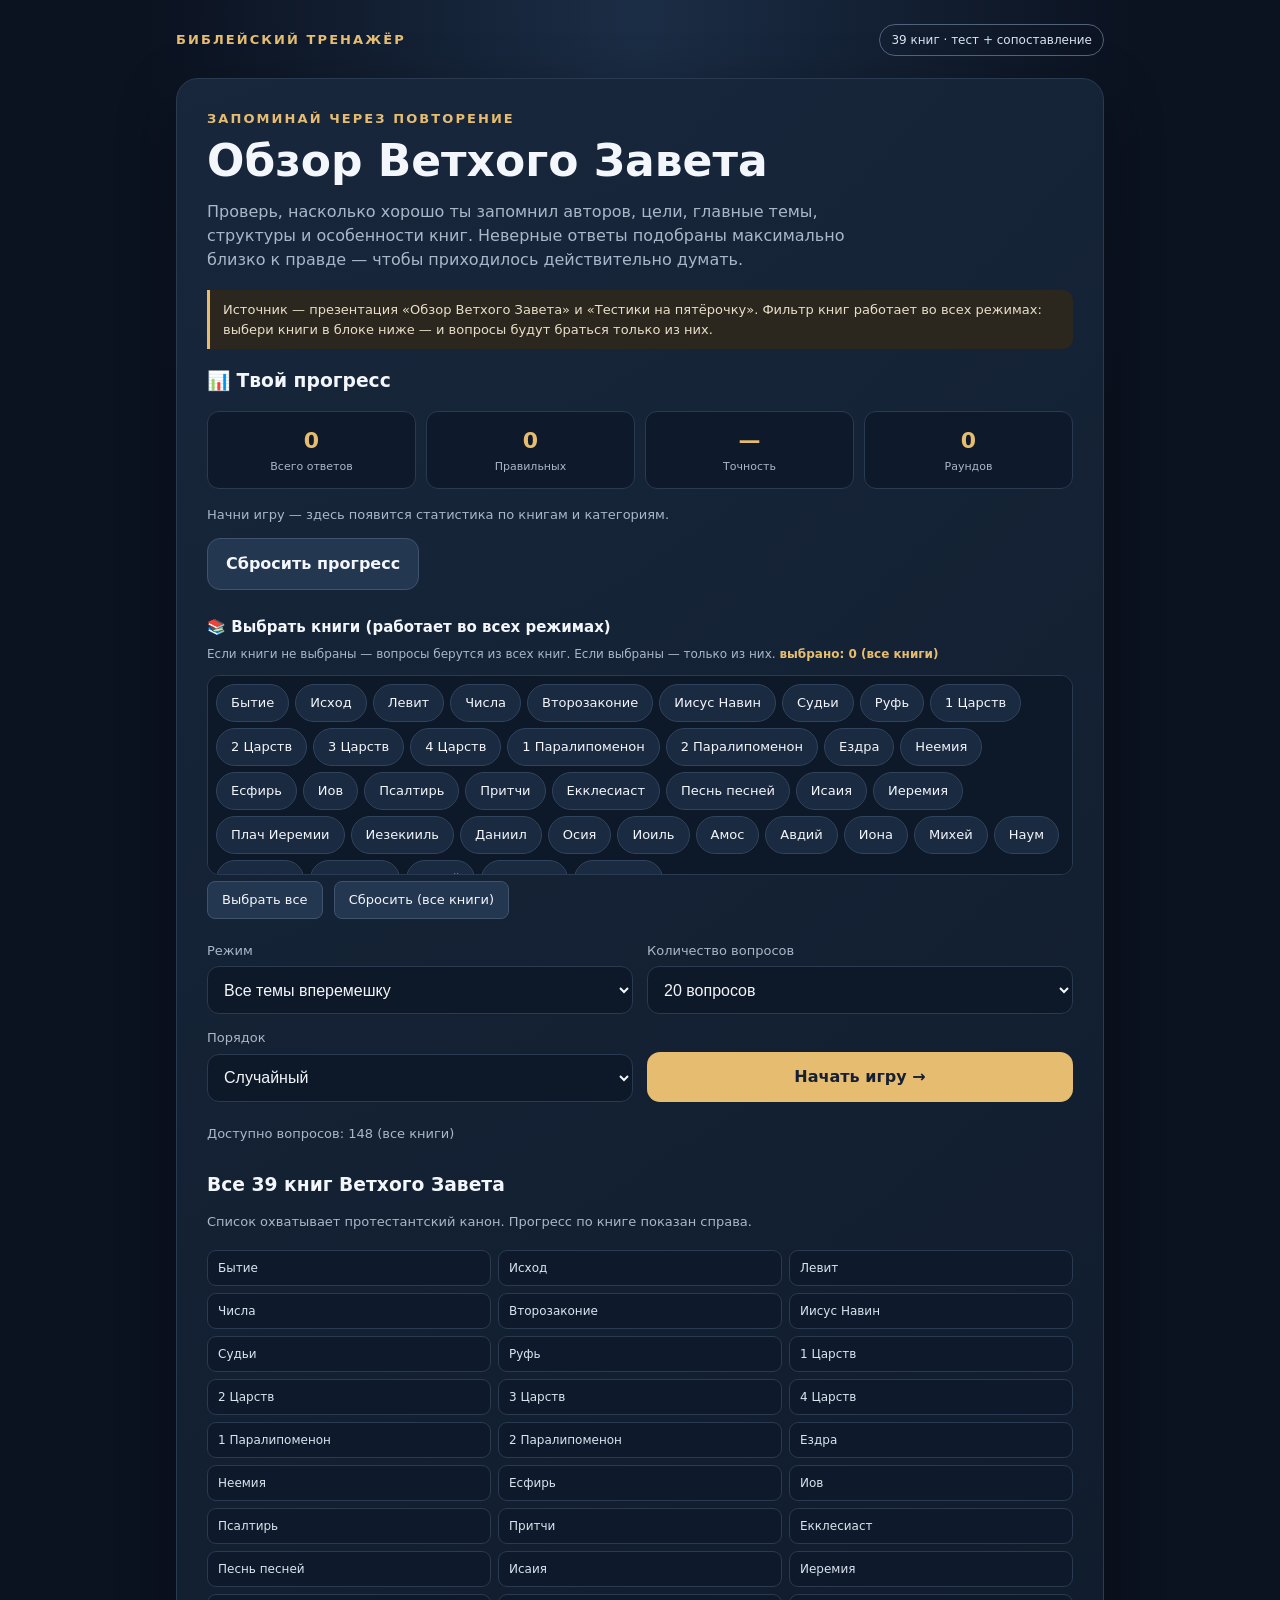
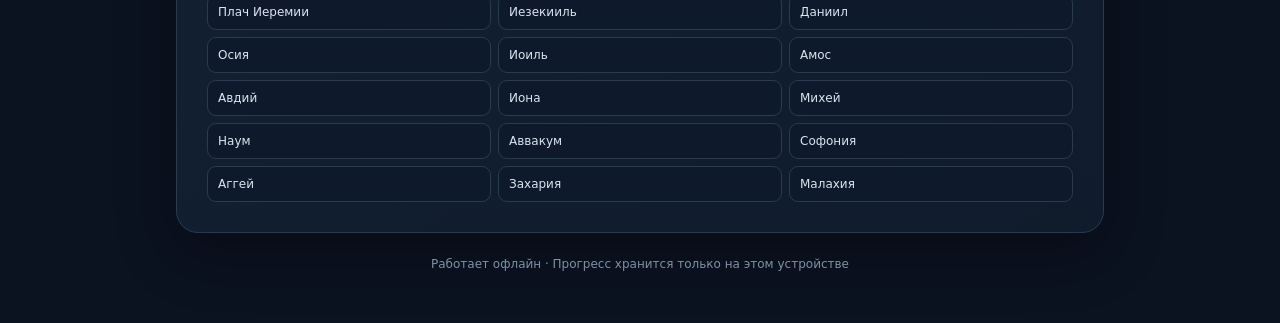
==== index.html @ c5e8a792 "добавил выбор книг" ====
<!doctype html><html lang="ru"><head><meta charset="utf-8"><meta name="viewport" content="width=device-width,initial-scale=1,viewport-fit=cover"><meta name="theme-color" content="#101b2b"><title>Ветхий Завет — тренажёр памяти</title>
<style>
:root{--bg:#0b1220;--panel:#121e30;--text:#f3f6fb;--muted:#aab7c9;--gold:#e6bd70;--green:#49c58b;--red:#ff7777;--blue:#6fb3ff;--line:#2a3a51}
*{box-sizing:border-box;-webkit-tap-highlight-color:transparent}
html{-webkit-text-size-adjust:100%}
body{margin:0;background:radial-gradient(ellipse at top,#1b2d45 0,#0b1220 55%);color:var(--text);font:16px/1.5 system-ui,-apple-system,Segoe UI,Roboto,Arial,sans-serif;min-height:100vh;overscroll-behavior-y:contain}
.wrap{max-width:960px;margin:auto;padding:24px 16px 50px}
header{display:flex;align-items:center;justify-content:space-between;gap:12px;margin-bottom:22px;flex-wrap:wrap}
.brand{font-size:13px;letter-spacing:.16em;text-transform:uppercase;color:var(--gold);font-weight:800}
h1{font-size:clamp(28px,5vw,44px);line-height:1.08;margin:8px 0}
.sub{color:var(--muted);max-width:700px}
.pill{border:1px solid #52627a;border-radius:999px;padding:6px 11px;color:#d9e3f1;font-size:12px;white-space:nowrap}
.card{background:linear-gradient(145deg,rgba(24,39,60,.97),rgba(16,28,44,.97));border:1px solid var(--line);border-radius:22px;padding:clamp(18px,4vw,30px);box-shadow:0 18px 60px #0005}
.setup-grid{display:grid;grid-template-columns:repeat(2,minmax(0,1fr));gap:14px;margin:22px 0}
label{display:block;color:var(--muted);font-size:13px;margin-bottom:6px}
select{width:100%;background:#0d1828;color:var(--text);border:1px solid var(--line);padding:12px;border-radius:12px;font-size:16px;min-height:48px}
button{font:inherit;cursor:pointer;touch-action:manipulation;user-select:none;-webkit-user-select:none}
.primary,.secondary{border:0;border-radius:13px;padding:13px 18px;font-weight:750;min-height:48px}
.primary{background:var(--gold);color:#172033}.primary:hover{filter:brightness(1.07)}.primary:active{transform:scale(.98)}
.secondary{background:#243750;color:var(--text);border:1px solid #40536c}.secondary:active{transform:scale(.98)}
.startrow{display:flex;gap:10px;flex-wrap:wrap;align-items:center}
.small{font-size:13px;color:var(--muted)}
.stats{display:flex;justify-content:space-between;gap:12px;color:var(--muted);font-size:13px;margin-bottom:10px}
.track{height:7px;background:#29384d;border-radius:20px;overflow:hidden;margin-bottom:24px}
.fill{height:100%;width:0;background:var(--gold);transition:width .25s}
.meta{display:flex;gap:8px;align-items:center;flex-wrap:wrap;margin-bottom:14px}
.tag{font-size:12px;color:var(--gold);background:#473a24;border:1px solid #76603a;padding:4px 9px;border-radius:999px}
.tag.blue{color:var(--blue);background:#1c2d44;border-color:#3c5a80}
.qnum{color:var(--muted);font-size:13px;margin-bottom:8px}
.question{font-size:clamp(21px,3.7vw,29px);font-weight:750;line-height:1.25;margin:0 0 22px}
.answers{display:grid;gap:11px}
.answer{width:100%;text-align:left;display:flex;gap:12px;align-items:flex-start;background:#0e1a2b;border:1px solid #31445d;color:var(--text);border-radius:14px;padding:14px;transition:.15s;min-height:56px;font-size:15px;font-family:inherit}
.answer:hover:not(:disabled){border-color:var(--gold);transform:translateY(-1px)}
.answer:active:not(:disabled){transform:scale(.99)}
.letter{flex:0 0 27px;height:27px;border-radius:8px;background:#263950;display:grid;place-items:center;font-weight:800;color:#dce5f2}
.answer.correct{border-color:var(--green);background:#12372e}.answer.correct .letter{background:var(--green);color:#09251b}
.answer.wrong{border-color:var(--red);background:#3c2028}.answer.wrong .letter{background:var(--red);color:#301018}
.answer:disabled{cursor:default;opacity:1}
.feedback{margin-top:16px;border-radius:14px;padding:14px;background:#0d1828;border:1px solid var(--line);font-size:15px;line-height:1.45}
.feedback.good{border-color:#267b5a}.feedback.bad{border-color:#8a444a}.feedback strong{display:block;margin-bottom:4px}
.controls{display:flex;justify-content:space-between;gap:10px;margin-top:20px;flex-wrap:wrap}
.hidden{display:none!important}.result{text-align:center}.score{font-size:58px;font-weight:850;color:var(--gold);line-height:1.1;margin:12px}
.booklist{display:grid;grid-template-columns:repeat(3,minmax(0,1fr));gap:7px;margin-top:18px}
.book{background:#0e1a2b;border:1px solid var(--line);padding:8px 10px;border-radius:9px;font-size:12px;color:#dbe4ef;display:flex;justify-content:space-between;gap:6px}
.book .bar{font-size:10px;color:var(--muted)}
.notice{border-left:3px solid var(--gold);padding:10px 13px;background:#2b271e;color:#e9dfc9;border-radius:0 10px 10px 0;font-size:13px;margin:18px 0}
.progress-panel{display:grid;grid-template-columns:repeat(4,1fr);gap:10px;margin:16px 0}
.stat-box{background:#0e1a2b;border:1px solid var(--line);border-radius:12px;padding:12px;text-align:center}
.stat-box .num{font-size:22px;font-weight:850;color:var(--gold)}.stat-box .lbl{font-size:11px;color:var(--muted);margin-top:2px}
.chart{display:flex;gap:4px;height:60px;align-items:flex-end;margin-top:10px;padding-bottom:20px}
.chart-bar{flex:1;background:#2a3a51;border-radius:4px 4px 0 0;position:relative;min-height:4px}
.chart-bar .inner{position:absolute;bottom:0;left:0;right:0;background:var(--green);border-radius:4px 4px 0 0}
.chart-bar .lbl{position:absolute;bottom:-18px;left:0;right:0;text-align:center;font-size:10px;color:var(--muted);white-space:nowrap;overflow:hidden;text-overflow:ellipsis}
footer{text-align:center;color:#8190a4;font-size:12px;margin-top:22px}
.history-item{background:#0e1a2b;border:1px solid var(--line);border-radius:10px;padding:10px 12px;margin-bottom:8px;font-size:13px;display:flex;justify-content:space-between;align-items:center}
.history-item .date{color:var(--muted);font-size:11px}
.badge{display:inline-block;background:#1c2d44;color:var(--blue);border:1px solid #3c5a80;border-radius:6px;padding:2px 7px;font-size:11px;margin-left:4px}
.book-filter{display:flex;flex-wrap:wrap;gap:6px;max-height:200px;overflow-y:auto;padding:8px;background:#0d1828;border:1px solid var(--line);border-radius:12px;-webkit-overflow-scrolling:touch}
.book-chip{background:#1a2a40;border:1px solid #31445d;color:var(--text);border-radius:999px;padding:8px 14px;font-size:13px;cursor:pointer;transition:.15s;font-weight:500;min-height:38px}
.book-chip:hover{border-color:var(--gold)}
.book-chip.selected{background:var(--gold);color:#172033;border-color:var(--gold);font-weight:800}
.mini-btn{background:#243750;color:var(--text);border:1px solid #40536c;border-radius:8px;padding:8px 14px;font-size:13px;cursor:pointer;margin-right:6px;margin-top:6px;min-height:38px}
.mini-btn:hover{border-color:var(--gold)}
.filter-hint{font-size:12px;color:var(--muted);margin-top:6px}
.filter-hint strong{color:var(--gold)}
/* Matching */
.match-wrap{margin-top:8px}
.match-columns{display:grid;grid-template-columns:1fr 1fr;gap:12px}
.match-col{display:flex;flex-direction:column;gap:7px}
.match-col-header{font-size:11px;color:var(--muted);text-transform:uppercase;letter-spacing:.1em;margin-bottom:2px;font-weight:700}
.match-item{background:#0e1a2b;border:1px solid #31445d;color:var(--text);border-radius:10px;padding:12px 14px;text-align:left;cursor:pointer;transition:.15s;font-size:14px;line-height:1.35;font-family:inherit;min-height:48px;user-select:none;-webkit-user-select:none;-webkit-touch-callout:none;touch-action:manipulation}
.match-item:hover:not(.matched){border-color:var(--gold);background:#142238}
.match-item.selected{border-color:var(--gold);background:#2a3a51;box-shadow:0 0 0 2px #e6bd7044}
.match-item.matched{border-color:var(--green);background:#12372e;color:#bfe9d4;cursor:default;opacity:.85}
.match-item.wrong-flash{border-color:var(--red);background:#3c2028;animation:shakeFlash .45s}
@keyframes shakeFlash{0%{transform:translateX(0)}25%{transform:translateX(-4px)}75%{transform:translateX(4px)}100%{transform:translateX(0)}}
.match-progress{margin-top:14px;height:6px;background:#29384d;border-radius:10px;overflow:hidden}
.match-progress-fill{height:100%;background:var(--green);width:0;transition:width .3s}
.match-status{margin-top:6px;font-size:12px;color:var(--muted);text-align:center}
.match-hint{font-size:12px;color:var(--muted);margin-top:10px;text-align:center;font-style:italic}
.match-selection-bar{display:none;background:#2a3a51;border:1px solid var(--gold);border-radius:10px;padding:10px 12px;margin-bottom:10px;font-size:13px;color:var(--gold);line-height:1.35}
.match-selection-bar.active{display:block}
.match-selection-bar strong{color:var(--text);display:block;margin-top:2px}

@media (max-width:640px){
  body{padding-bottom:120px}
  .wrap{padding:14px 12px 30px}
  header{margin-bottom:14px;gap:8px}
  header .pill{font-size:10px;padding:5px 9px}
  h1{font-size:26px;margin:6px 0}
  .sub{font-size:14px}
  .card{padding:16px 14px;border-radius:16px}
  .notice{font-size:12.5px;padding:9px 11px;margin:12px 0}
  .setup-grid{grid-template-columns:1fr;gap:12px;margin:16px 0}
  .startrow{flex-direction:column;align-items:stretch}
  .startrow .primary{width:100%;min-height:52px;font-size:16px}
  .startrow .small{text-align:center}
  .booklist{grid-template-columns:repeat(2,minmax(0,1fr));gap:6px}
  .book{font-size:11px;padding:7px 8px}
  .progress-panel{grid-template-columns:repeat(2,1fr);gap:8px}
  .stat-box{padding:10px}
  .stat-box .num{font-size:20px}
  .stat-box .lbl{font-size:10px}
  .chart{height:70px}
  .history-item{padding:9px 10px;font-size:12px}
  .controls{position:fixed;bottom:0;left:0;right:0;background:#121e30;border-top:1px solid var(--line);padding:10px 12px;padding-bottom:calc(10px + env(safe-area-inset-bottom,0px));z-index:100;margin:0;gap:8px;box-shadow:0 -8px 24px #000a}
  .controls .primary,.controls .secondary{flex:1;min-height:52px;font-size:15px;padding:12px 8px}
  #game.card{padding:14px 12px 20px}
  .stats{font-size:12px;margin-bottom:8px}
  .track{margin-bottom:16px;height:6px}
  .meta{gap:6px;margin-bottom:10px}
  .tag{font-size:11px;padding:3px 8px}
  .qnum{font-size:11px;margin-bottom:6px;letter-spacing:.05em}
  .question{font-size:19px;line-height:1.3;margin-bottom:16px}
  .answers{gap:9px}
  .answer{padding:13px 12px;font-size:14.5px;min-height:56px;gap:10px}
  .letter{flex:0 0 26px;height:26px;font-size:14px}
  .feedback{padding:12px;font-size:14px;margin-top:12px}
  .controls{margin-top:0}
  .match-columns{grid-template-columns:1fr;gap:14px}
  .match-col{gap:8px}
  .match-col-header{font-size:10px;margin-top:4px}
  .match-item{padding:12px 14px;font-size:14px;min-height:52px;line-height:1.4}
  .match-selection-bar{position:sticky;top:0;z-index:10;background:#2a3a51;padding:10px 12px;margin:-4px 0 10px 0;box-shadow:0 4px 14px #0008;border-radius:10px}
  .match-hint{font-size:11.5px;margin-top:12px}
  .result .score{font-size:44px;margin:10px}
  .result .startrow{flex-direction:column;gap:8px}
  .result .startrow .primary,.result .startrow .secondary{width:100%}
  #resetProgress{width:100%}
  .book-filter{max-height:150px}
  .book-chip{font-size:12px;padding:7px 11px}
}
@media (max-width:360px){
  .question{font-size:17.5px}
  .answer{font-size:14px;padding:12px 10px}
  .match-item{font-size:13px;padding:11px 12px}
}
</style></head><body><div class="wrap">

<header><div class="brand">Библейский тренажёр</div><div class="pill" id="topPill">39 книг · тест + сопоставление</div></header>

<section id="intro" class="card">
  <div class="brand">Запоминай через повторение</div>
  <h1>Обзор Ветхого Завета</h1>
  <p class="sub">Проверь, насколько хорошо ты запомнил авторов, цели, главные темы, структуры и особенности книг. Неверные ответы подобраны максимально близко к правде — чтобы приходилось действительно думать.</p>
  <div class="notice">Источник — презентация «Обзор Ветхого Завета» и «Тестики на пятёрочку». Фильтр книг работает во всех режимах: выбери книги в блоке ниже — и вопросы будут браться только из них.</div>

  <h3 style="margin:6px 0 4px">📊 Твой прогресс</h3>
  <div class="progress-panel">
    <div class="stat-box"><div class="num" id="pTotalAns">0</div><div class="lbl">Всего ответов</div></div>
    <div class="stat-box"><div class="num" id="pTotalCor">0</div><div class="lbl">Правильных</div></div>
    <div class="stat-box"><div class="num" id="pAcc">—</div><div class="lbl">Точность</div></div>
    <div class="stat-box"><div class="num" id="pRounds">0</div><div class="lbl">Раундов</div></div>
  </div>
  <div id="progressDetail"></div>
  <div id="historyList"></div>
  <div class="startrow" style="margin-top:14px"><button class="secondary" id="resetProgress">Сбросить прогресс</button></div>

  <!-- ФИЛЬТР КНИГ — всегда видим -->
  <div style="margin-top:26px">
    <label style="font-size:15px;color:var(--text);font-weight:700">📚 Выбрать книги (работает во всех режимах)</label>
    <p class="filter-hint">Если книги не выбраны — вопросы берутся из всех книг. Если выбраны — только из них. <strong id="selectedCount">выбрано: 0 (все книги)</strong></p>
    <div class="book-filter" id="bookFilter"></div>
    <div>
      <button type="button" class="mini-btn" id="selectAllBooks">Выбрать все</button>
      <button type="button" class="mini-btn" id="clearBooks">Сбросить (все книги)</button>
    </div>
  </div>

  <div class="setup-grid" style="margin-top:22px">
    <div><label for="mode">Режим</label><select id="mode">
      <option value="all">Все темы вперемешку</option>
      <option value="match">🔗 Сопоставление (только этот тип)</option>
      <option value="author">Автор и дата</option>
      <option value="goal">Цели книг</option>
      <option value="theme">Главные темы</option>
      <option value="structure">Структура и жанр</option>
      <option value="hard">🔥 Сложные (только дистракторы)</option>
      <option value="mixed">Экзамен — 20 вопросов</option>
    </select></div>
    <div><label for="count">Количество вопросов</label><select id="count">
      <option value="10">10 вопросов</option>
      <option value="20" selected>20 вопросов</option>
      <option value="all">Все доступные</option>
    </select></div>
    <div><label for="order">Порядок</label><select id="order">
      <option value="random">Случайный</option>
      <option value="sequence">По порядку презентации</option>
    </select></div>
    <div style="display:flex;align-items:flex-end">
      <button class="primary" id="start" style="width:100%">Начать игру →</button>
    </div>
  </div>
  <div class="startrow" style="margin-top:8px"><span class="small" id="totalLabel"></span></div>

  <h3 style="margin:28px 0 4px">Все 39 книг Ветхого Завета</h3>
  <p class="small">Список охватывает протестантский канон. Прогресс по книге показан справа.</p>
  <div class="booklist" id="booklist"></div>
</section>

<section id="game" class="card hidden">
  <div class="stats"><span id="progressText"></span><span id="scoreText"></span></div>
  <div class="track"><div class="fill" id="fill"></div></div>
  <div class="meta"><span class="tag" id="bookTag"></span><span class="tag blue" id="categoryTag"></span></div>
  <div class="qnum" id="qnum"></div>
  <h2 class="question" id="question"></h2>
  <div class="answers" id="answers"></div>
  <div id="feedback" class="feedback hidden" aria-live="polite"></div>
  <div class="controls"><button class="secondary" id="quit">Завершить</button><button class="primary" id="next" disabled>Следующий вопрос →</button></div>
</section>

<section id="result" class="card result hidden">
  <div class="brand">Раунд завершён</div>
  <h1>Результат</h1>
  <div class="score" id="finalScore">0%</div>
  <p id="resultText" class="sub" style="margin:0 auto 18px"></p>
  <div class="startrow" style="justify-content:center"><button class="primary" id="again">Сыграть ещё раз</button><button class="secondary" id="home">К настройкам</button></div>
  <div id="missed" style="text-align:left;margin-top:22px"></div>
</section>

<footer>Работает офлайн · Прогресс хранится только на этом устройстве</footer></div>

<script>
"use strict";

/* ============ БАЗА ВОПРОСОВ (single-answer) ============ */
const QUESTIONS = [
{book:"Введение",category:"Введение",q:"Какие две основные причины пренебрежения Ветхим Заветом названы в курсе?",a:["Исторические причины и сложность Ветхого Завета","Отсутствие переводов и гонения на церковь","Влияние языческих культур и политические запреты","Недостаток рукописей и отсутствие пророков"],correct:0,why:"Слайд прямо называет две причины: исторические причины пренебрежения и сложность Ветхого Завета."},
{book:"Введение",category:"Введение",q:"Какой процент всей Библии составляет Ветхий Завет?",a:["Около 74% (¾ всей Библии)","Около 50%","Около 25%","Около 90%"],correct:0,why:"В презентации указано: Ветхий Завет составляет ¾ всей Библии, это около 74%."},
{book:"Введение",category:"Введение",q:"Какое последствие пренебрежения Ветхим Заветом названо первым у Уолтера Кайзера?",a:["Мы лишаем Библию её собственного фундамента для определения того, кем является Мессия","Мы теряем исторические сведения о древних империях","Мы не можем понять новозаветные притчи","Мы утрачиваем знание еврейского языка"],correct:0,why:"Кайзер: отвергая ВЗ как авторитетное откровение, мы лишаем Библию её собственного фундамента для определения того, кем является Мессия."},
{book:"Введение",category:"Канон",q:"Какой собор, по популярному заблуждению, определил границы ветхозаветного канона?",a:["Ямнийский собор 90 г. по Р.Х.","Никейский собор 325 г.","Карфагенский собор 397 г.","Тридентский собор 1546 г."],correct:0,why:"Кайзер опровергает тезис о том, что Ямнийский собор (90 г.) определил канон."},
{book:"Введение",category:"Канон",q:"Какие две книги вызывали споры на Ямнийском соборе (по Кайзеру)?",a:["Екклесиаст и Песнь Песней","Бытие и Иов","Притчи и Псалтирь","Есфирь и Даниил"],correct:0,why:"Споры возникали только о книгах Екклесиаста и Песни Песней, и то не по поводу каноничности, а по поводу их толкования."},
{book:"Пятикнижие",category:"Введение",q:"От какого греческого слова происходит термин «Пятикнижие»?",a:["Пентатеухос (πεντάτευχος) — «пять свитков/частей»","Полиглотта — «многоязычная»","Тетраграмматон — «четырёхбуквенное имя»","Гексапла — «шестикратная»"],correct:0,why:"Термин пришёл из греч. πεντάτευχος — «книга, состоящая из пяти частей»."},
{book:"Пятикнижие",category:"Введение",q:"Что означает еврейское слово «Тора» и от какого глагола оно происходит?",a:["«Наставление, указание» — от глагола яра («бросать, стрелять, попадать в цель»)","«Закон» — от глагола шахар («искать»)","«Свидетельство» — от глагола ана («отвечать»)","«Заповедь» — от глагола цава («приказывать»)"],correct:0,why:"«Тора» происходит от евр. глагола яра и означает инструкцию (руководство), позволяющую дойти до цели."},
{book:"Пятикнижие",category:"Тема",q:"Какие три из пяти центральных тем Пятикнижия названы в презентации?",a:["Бог как учредитель народа, Бог действующий в истории, план спасения","Только сотворение, только закон и только пророчества","Мудрость, псалмы и пророчества","Царство, храм и священство"],correct:0,why:"Слайд 16 перечисляет: 1) Бог как учредитель народа; 2) Бог, действующий в истории; 3) План спасения; 4) Спасение как действие Бога; 5) Святость — это характер Бога."},
{book:"Пятикнижие",category:"Автор",q:"Кому традиция приписывает авторство Пятикнижия (по Прокопенко)?",a:["Моисею, вероятно, за исключением последних стихов Второзакония о его смерти","Аврааму","Ездре","Иисусу Навину"],correct:0,why:"Прокопенко: автором всего Пятикнижия является Моисей, вероятно, за исключением последних стихов Второзакония."},
{book:"Пятикнижие",category:"Структура",q:"Какой документ лежит в основе структуры книги Второзаконие?",a:["Форма договора сюзерена (вассала) — хеттские договоры II тыс. до н.э.","Ассирийские анналы I тыс. до н.э.","Египетские любовные песни","Вавилонский кодекс Хаммурапи"],correct:0,why:"Структура Второзакония больше соответствует хеттским договорам II тыс. до н.э."},
{book:"Бытие",category:"Цель",q:"Какую первостепенную цель книги Бытие выделяет А. Прокопенко?",a:["Показать историю взаимоотношений Яхве с Израилем, обосновывающую Его единоличную власть над народом","Описать строительство храма в Иерусалиме","Объяснить разделение царства после Соломона","Дать правила служения левитов в скинии"],correct:0,why:"Слайд о цели Бытия называет книгу исторической преамбулой к завету Бога с Израилем."},
{book:"Бытие",category:"Автор",q:"Что презентация говорит об авторстве книги Бытие?",a:["В самой книге автор не назван; традиции приписывают Пятикнижие Моисею","Автором прямо назван Авраам","Автором прямо назван Иосиф","Авторство однозначно приписано Иисусу Навину"],correct:0,why:"Презентация подчёркивает отсутствие прямого указания в самой книге и традиционную атрибуцию Моисею."},
{book:"Бытие",category:"Тема",q:"Какие две большие части выделены в структуре Бытия?",a:["Первобытная история (1–11) и патриархальная история (12–50)","Исход (1–18) и закон (19–40)","Сотворение (1–2) и завоевание (3–50)","Царство (1–25) и изгнание (26–50)"],correct:0,why:"В презентации: четыре события в главах 1–11 и четыре патриарха в главах 12–50."},
{book:"Бытие",category:"Структура",q:"Какие четыре события входят в первобытную историю Бытия (главы 1–11)?",a:["Сотворение, грехопадение, потоп, народы","Сотворение, потоп, Вавилон, Авраам","Грехопадение, потоп, Иаков, Иосиф","Сотворение, грехопадение, Авраам, Исаак"],correct:0,why:"Бытие 1–11: сотворение (1–2), грехопадение (3–5), потоп (6–9), народы (10–11)."},
{book:"Бытие",category:"Структура",q:"Какие четыре патриарха выделены в Бытии 12–50?",a:["Авраам (12–24), Исаак (25–26), Иаков (27–36), Иосиф (37–50)","Адам, Ной, Авраам, Моисей","Авраам, Сарра, Исаак, Ревекка","Иаков, Иосиф, Ефрем, Манассия"],correct:0,why:"В презентации: четыре патриарха в главах 12–50 — Авраам, Исаак, Иаков, Иосиф."},
{book:"Исход",category:"Тема",q:"Какие два основных события описывает книга Исход?",a:["Выход Израиля из Египта и установление союза с Богом","Завоевание Ханаана и раздел земли","Падение Иерусалима и возвращение из плена","Правление Давида и строительство храма"],correct:0,why:"В презентации названы спасение из Египта и вновь установленный союз Израиля с Богом."},
{book:"Исход",category:"Цель",q:"Для чего Бог освобождает Израиль согласно целям книги Исход?",a:["Чтобы сделать его Своим народом и заключить с ним завет","Чтобы Израиль стал частью египетской империи","Чтобы назначить нового фараона","Чтобы народ немедленно построил царский дворец"],correct:0,why:"Цели на слайде: открыть имя и характер Бога, показать память о завете, освободить Израиль и заключить завет."},
{book:"Исход",category:"Автор",q:"Кому презентация приписывает авторство Исхода?",a:["Моисею","Аарону","Самуилу","Ездре"],correct:0,why:"На слайде «Автор/дата» указано: автор — Моисей."},
{book:"Исход",category:"Структура",q:"Какова структура книги Исход?",a:["Выход из Египта/избавление (1–18), заключение завета (19–24), строительство скинии (25–40)","Сотворение (1–11), патриархи (12–50)","Завоевание (1–12), раздел (13–22), сохранение (23–24)","Судьи (1–16), приложения (17–21)"],correct:0,why:"Исход: избавление (1–18), закон/завет (19–24), скиния (25–40)."},
{book:"Левит",category:"Тема",q:"Как сформулирована центральная задача книги Левит?",a:["Научить, как поклоняться Богу, живущему среди народа, и как свято жить перед Ним","Описать исход из Египта","Рассказать о завоевании Иерихона","Объяснить падение Северного царства"],correct:0,why:"Слайды подчёркивают Божье присутствие, поклонение и святую жизнь."},
{book:"Левит",category:"Цель",q:"Что должна обеспечить книга Левит согласно презентации?",a:["Святую жизнь Израиля в присутствии святого Бога и искупление через жертвы","Подготовку к строительству стен Иерусалима","Установление монархии","Объяснение будущего вавилонского плена"],correct:0,why:"В цели Левита включены святость, жертвенная система, прощение и отделение Израиля."},
{book:"Левит",category:"Структура",q:"Какова структура книги Левит?",a:["Путь к Богу — жертва (1–17); ежедневная жизнь с Богом — освящение (18–27)","Избавление (1–18); завет (19–24); скиния (25–40)","Первое поколение (1–25); второе поколение (26–36)","Проповеди Моисея (1–30); дополнение (31–34)"],correct:0,why:"Левит: I. Путь к Богу — жертва (1–17). II. Ежедневная жизнь с Богом — освящение (18–27)."},
{book:"Числа",category:"Тема",q:"Почему поколение исхода не вошло в Землю Обетованную согласно книге Числа?",a:["Из-за неверия и непослушания Богу","Из-за отказа Моисея вести народ","Из-за нападения Египта","Из-за отсутствия закона"],correct:0,why:"Презентация связывает гибель поколения в пустыне с неверностью и непослушанием."},
{book:"Числа",category:"Автор",q:"Кому приписывается авторство книги Числа?",a:["Моисею","Иисусу Навину","Давиду","Иеремии"],correct:0,why:"На слайде авторства приведена ссылка Чис. 33:2 как свидетельство записи Моисеем."},
{book:"Числа",category:"Структура",q:"Какова структура книги Числа (по простому плану)?",a:["Первое поколение погибает в пустыне (1–25); второе поколение готовится войти в Землю (26–36)","Избавление (1–18); завет (19–24); скиния (25–40)","Первобытная история (1–11); патриархи (12–50)","Судьи (1–16); приложения (17–21)"],correct:0,why:"Простой план: I. Первое поколение погибает в пустыне (1–25). II. Второе поколение готовится войти в Землю (26–36)."},
{book:"Второзаконие",category:"Цель",q:"Какова одна из основных целей Второзакония?",a:["Актуализировать закон и завет для нового поколения перед входом в землю","Описать сотворение мира","Рассказать о строительстве второго храма","Объяснить служение пророка Ионы"],correct:0,why:"На слайде цели: актуализация закона и призыв верно следовать завету."},
{book:"Второзаконие",category:"Жанр",q:"В каком виде представлена книга Второзаконие согласно презентации?",a:["Как основные обращения Моисея к Израилю — прощальная речь","Как собрание царских псалмов","Как биография пророка в изгнании","Как хроника строительства стен"],correct:0,why:"Презентация описывает книгу как проповедь/прощальные обращения Моисея."},
{book:"Второзаконие",category:"Структура",q:"Какова структура Второзакония (по Прокопенко)?",a:["1-я проповедь (прошлое, 1–4); 2-я проповедь (настоящее, 5–26); 3-я проповедь (будущее, 27–30); историческое дополнение (31–34)","Избавление (1–18); завет (19–24); скиния (25–40)","Первобытная история (1–11); патриархи (12–50)","Первое поколение (1–25); второе поколение (26–36)"],correct:0,why:"Прокопенко: 1) Первая проповедь (1–4); 2) Вторая проповедь (5–26); 3) Третья проповедь (27–30); 4) Историческое дополнение (31–34)."},

{book:"Иисус Навин",category:"Автор",q:"Кому традиция, приведённая в презентации, приписывает книгу Иисуса Навина?",a:["Иисусу Навину","Моисею","Самуилу","Ездре"],correct:0,why:"На слайде об авторстве указано: автор — Иисус Навин; приведена иудейская традиция."},
{book:"Иисус Навин",category:"Тема",q:"Какой основной этап истории Израиля описывает книга Иисуса Навина?",a:["Вхождение в землю и её завоевание/разделение","Исход из Египта","Строительство второго храма","Возвращение из вавилонского плена"],correct:0,why:"Разделы книги посвящены завоеванию земли и её распределению."},
{book:"Иисус Навин",category:"Структура",q:"Какова структура книги Иисуса Навина?",a:["Вхождение в землю (1–5); завоевание (6–12); распределение (13–22); сохранение (23–24)","Избавление (1–18); завет (19–24); скиния (25–40)","Первое поколение (1–25); второе поколение (26–36)","Судьи (1–16); приложения (17–21)"],correct:0,why:"Иисус Навин: 1) Вхождение (1–5); 2) Завоевание (6–12); 3) Распределение (13–22); 4) Сохранение (23–24)."},
{book:"Судьи",category:"Автор",q:"Какой автор назван в ранней иудейской традиции как составитель книги Судей?",a:["Самуил","Давид","Соломон","Иезекииль"],correct:0,why:"Презентация приводит традицию Талмуда, приписывающую Самуилу книги Судей и Руфь."},
{book:"Судьи",category:"Тема",q:"Какая повторяющаяся характеристика эпохи Судей подчёркивается в презентации?",a:["Каждый делал то, что ему казалось справедливым","Все цари были верны завету","Израиль жил без войн и конфликтов","Народ находился в Египте"],correct:0,why:"Эта формула из Суд. 21:25 используется при описании исторического фона книги."},
{book:"Судьи",category:"Тема",q:"Сколько примерно лет длился период Судей?",a:["Около 390 лет","Около 40 лет","Около 70 лет","Около 1000 лет"],correct:0,why:"В презентации указано: правление судей около 390 лет."},
{book:"Судьи",category:"Структура",q:"Какова структура книги Судей?",a:["Непослушание (1–3); истории судей (3–16); отступничество (17–21)","Вхождение (1–5); завоевание (6–12); распределение (13–22); сохранение (23–24)","Избавление (1–18); завет (19–24); скиния (25–40)","Первое поколение (1–25); второе (26–36)"],correct:0,why:"Судьи: I. Непослушание (1–3); II. История судей (3–16); III. Отступничество (17–21)."},
{book:"Судьи",category:"Тема",q:"Какой цикл повторяется в книге Судей?",a:["Грех → угнетение → вопль → избавление → новый грех","Молитва → пост → праздник → жертва","Царь → храм → пророк → плен","Завет → благословение → пророчество → исполнение"],correct:0,why:"Цикл: израильтяне грешили → Бог наказывал → взывали к Богу → Бог посылал судей для избавления."},
{book:"Руфь",category:"Цель",q:"Зачем, согласно презентации, написана книга Руфь?",a:["Показать действие Божьего провидения, заветной верности и благодати даже в тёмные времена Судей","Описать падение Ниневии","Дать правила храмовых жертв","Объяснить разделение царства"],correct:0,why:"Слайды о целях Руфи подчёркивают провидение, благодать к язычнице и происхождение Давида."},
{book:"Руфь",category:"Тема",q:"Какое еврейское понятие названо ключевым для книги Руфь?",a:["Хэсэд — заветная, жертвенная любовь и верность","Шалом — храмовая жертва","Тора — царская власть","Геула — пророческий суд"],correct:0,why:"На слайде отмечено, что слово хэсэд встречается трижды и является ключевым."},
{book:"Руфь",category:"Структура",q:"Какова структура книги Руфь (по Прокопенко)?",a:["Возвращение (1); жатва (2); помолвка (3); свадьба и наследник (4:1–17); родословие Давида (4:18–22)","Судьи (1–16); приложения (17–21)","Вхождение (1–5); завоевание (6–12)","Избавление (1–18); завет (19–24)"],correct:0,why:"Прокопенко: I. Возвращение 1; II. Жатва 2; III. Помолвка 3; IV. Свадьба 4:1–17; V. Родословие 4:18–22."},
{book:"1–2 Царств",category:"Тема",q:"Какой исторический переход связан с книгами Царств (1–2 Царств)?",a:["Переход от судей к монархии: Саул, Давид и становление царской власти","Переход от плена к восстановлению храма","Переход от Моисея к завоеванию Ханаана","Переход от пророков к апостолам"],correct:0,why:"В презентации материал о ранней монархии связан с падением Саула и возвышением Давида."},
{book:"1–2 Царств",category:"Автор",q:"Что можно сказать об авторе книг Самуила на основании презентации?",a:["В самой книге авторство не указано однозначно; приводится традиционная связь с Самуилом","Автором назван Давид в заглавии каждой главы","Автором назван Соломон","Авторство приписано Моисею"],correct:0,why:"Презентация рассматривает традиционную атрибуцию и исторический контекст ранней монархии."},
{book:"1–2 Царств",category:"Тема",q:"Какой временной промежуток охватывают книги 1–2 Царств?",a:["1043–586 гг. до н.э.","1406–1385 гг. до н.э.","605–538 гг. до н.э.","516–445 гг. до н.э."],correct:0,why:"В презентации: монархия 1043–586 гг. до н.э."},
{book:"3–4 Царств",category:"Цель",q:"Какой богословский акцент презентация выделяет в книгах Царств?",a:["Последствия греха и непослушания в противоположность благословениям за послушание","Романтическая любовь и брак","Премудрость повседневного труда","Спасение Ниневии"],correct:0,why:"На слайде о целях исторических книг сказано, что Царства подчёркивают последствия греха."},
{book:"3–4 Царств",category:"Тема",q:"Что такое «богословие воздаяния» в книгах Царств?",a:["Послушание Божьим заповедям приносит благословение, а непослушание — неудачу","Бог воздаёт каждому по его социальному статусу","Бог воздаёт только в загробной жизни","Воздаяние относится только к языческим народам"],correct:0,why:"Автор оценивает каждого царя по верности Богу: послушание → благословение, непослушание → неудача."},
{book:"3–4 Царств",category:"Автор",q:"Какая дата завершения книг Царств названа в презентации?",a:["После 561 г. до н.э. — даты последнего описанного события","После 586 г. до н.э.","После 539 г. до н.э.","После 445 г. до н.э."],correct:0,why:"Книги Царств завершены после 561 г. до н.э. — даты последнего описанного события."},
{book:"3–4 Царств",category:"Структура",q:"Какова структура 3 Царств?",a:["Царство объединённое/Соломон (1–11); царство разделённое/много царей (12–22)","Царство разделено/падение Израиля (1–17); выживающее царство/падение Иудеи (18–25)","Вхождение (1–5); завоевание (6–12)","Избавление (1–18); завет (19–24)"],correct:0,why:"3 Царств: I. Объединённое царство (1–11); II. Разделённое царство (12–22)."},
{book:"3–4 Царств",category:"Структура",q:"Какова структура 4 Царств?",a:["Царство разделено/падение Израиля (1–17); выживающее царство/падение Иудеи (18–25)","Объединённое царство/Соломон (1–11); разделённое (12–22)","Вхождение (1–5); завоевание (6–12)","Первое поколение (1–25); второе (26–36)"],correct:0,why:"4 Царств: I. Разделённое царство/падение Израиля (1–17); II. Выживающее царство/падение Иудеи (18–25)."},
{book:"3–4 Царств",category:"История",q:"Назовите два катастрофических события для государственности Израиля и их даты.",a:["Падение Самарии (722 г. до н.э.) и падение Иерусалима (586 г. до н.э.)","Падение Ниневии (612) и битва при Кархемише (605)","Исход (1446) и вхождение в Ханаан (1406)","Указ Кира (538) и завершение храма (516)"],correct:0,why:"Северное царство пало в 722 г. (Самария), Южное — в 586 г. (Иерусалим)."},
{book:"1–2 Паралипоменон",category:"Цель",q:"Для какой аудитории летописец творчески использовал прежние библейские повествования?",a:["Для нужд послепленной общины","Для египетского двора фараона","Для жителей Ниневии","Для поколения Авраама"],correct:0,why:"Презентация говорит, что летописец писал историю Божьего действия в Израиле, отвечая нуждам послепленной общины."},
{book:"1–2 Паралипоменон",category:"Тема",q:"С какими книгами особенно полезно сопоставлять Паралипоменон согласно презентации?",a:["С книгами Самуила и Царей","С Иовом и Псалтирью","С Исаией и Иеремией","С Руфью и Есфирью"],correct:0,why:"Слайды прямо предлагают рассмотреть взаимосвязь Паралипоменон с Самуилом и Царями."},
{book:"1–2 Паралипоменон",category:"Жанр",q:"Почему Паралипоменон называют «первым библейским комментарием»?",a:["Он творчески пересказывает и толкует книги Самуила и Царей, опуская одни эпизоды и добавляя другие","Он содержит только генеалогии","Он написан на арамейском языке","Он цитирует только Новый Завет"],correct:0,why:"Летописец творчески использовал прежние повествования, опуская, например, историю с Вирсавией."},
{book:"Ездра",category:"Цель",q:"Какой центральный акцент связан с книгой Ездры в презентации?",a:["Возвращение из плена и восстановление общины, включая храм и жизнь по Закону","Завоевание Ханаана","Исход из Египта","Пророчество о падении Ниневии"],correct:0,why:"Раздел Ездры и Неемии посвящён возвращению и восстановлению после плена."},
{book:"Неемия",category:"Тема",q:"Какое дело связано с Неемией в презентации?",a:["Восстановление стен Иерусалима и упорядочение жизни общины","Строительство ковчега","Возведение скинии в пустыне","Постройка Вавилонской башни"],correct:0,why:"В структуре Неемии и историческом контексте центрально восстановление Иерусалима."},
{book:"Ездра",category:"История",q:"В каком году был указ Кира, разрешивший возвращение иудеев?",a:["538 г. до н.э.","586 г. до н.э.","516 г. до н.э.","445 г. до н.э."],correct:0,why:"Указ Кира — около 538 г. до н.э. (Прокопенко: ориентир 536 г., 70 лет плена от 605 до 536)."},
{book:"Ездра",category:"Структура",q:"Какова структура книги Ездры?",a:["Возвращение и восстановление под руководством Зоровавеля (1–6); возвращение и реформа под руководством Ездры (7–10)","Восстановление стен (1–7); возрождение народа (8–10); укрепление (11–13)","Царство объединённое (1–11); разделённое (12–22)","Вхождение (1–5); завоевание (6–12)"],correct:0,why:"Ездра: I. Возвращение при Зоровавеле (1–6). II. Реформа Ездры (7–10)."},
{book:"Неемия",category:"Структура",q:"Какова структура книги Неемии?",a:["Восстановление стен (1–7); возрождение народа при Ездре (8–10); укрепление работы (11–13)","Возвращение и восстановление при Зоровавеле (1–6); реформа Ездры (7–10)","Царство объединённое (1–11); разделённое (12–22)","Первое поколение (1–25); второе (26–36)"],correct:0,why:"Неемия: I. Восстановление стен (1–7); II. Возрождение (8–10); III. Укрепление (11–13)."},
{book:"Ездра",category:"Тема",q:"В какой главе книги Неемии находится публичное чтение закона Ездрой и в чём особенность этой проповеди?",a:["Глава 8: читали внятно, присоединяли толкование, и народ понимал прочитанное","Глава 1: молитва Неемии о стенах","Глава 13: изгнание иноплеменных жён","Глава 2: указ Артаксеркса"],correct:0,why:"Неем. 8:4–8: «…читали из книги, из закона Божия, внятно, и присоединяли толкование»."},
{book:"Есфирь",category:"Тема",q:"Какой необычной особенностью книги Есфирь задаётся вопрос в презентации?",a:["В книге не упоминается имя Бога","В ней нет ни одного женского персонажа","Она написана стихами целиком","В ней описан исход из Египта"],correct:0,why:"Вопрос о причинах отсутствия имени Бога прямо включён в итоговый тест презентации."},
{book:"Есфирь",category:"Цель",q:"Какой исторический праздник связан с книгой Есфирь в презентации?",a:["Пурим","Пасха","Пятидесятница","Праздник Кущей"],correct:0,why:"В списке мегиллот указано чтение Есфири на праздник Пурим."},
{book:"Есфирь",category:"Автор",q:"Какая версия авторства книги Есфирь названа в Талмуде?",a:["«Мужи великого собрания»","Мардохей (традиционный взгляд, Раши)","Ездра или Неемия (Августин)","Моисей"],correct:0,why:"Талмуд приписывает авторство «Мужам великого собрания»."},
{book:"Есфирь",category:"Тема",q:"Какой подход к объяснению отсутствия имени Бога в книге Есфирь предложен в презентации?",a:["Бог действует скрыто через цепочку «случайностей», оставаясь главным действующим лицом","Книга написана язычником и не содержит богословия","Имя Бога было удалено переписчиками","Бог не действует в жизни диаспоры"],correct:0,why:"Презентация подчёркивает череду «случайностей» и скрытое провидение Бога как главного действующего лица."},
{book:"Иов",category:"Тема",q:"Какой основной вопрос рассматривает книга Иов в обзоре презентации?",a:["Страдание праведника и вопрос о Божьей справедливости (теодицея)","Завоевание Ханаана","Восстановление стен Иерусалима","Падение Северного царства"],correct:0,why:"Раздел Иова рассматривает проблему страдания и богословские вопросы, связанные с ней."},
{book:"Иов",category:"Автор",q:"Что говорится в презентации об авторе книги Иов?",a:["Книга анонимна, автор неизвестен; есть предположение, что им мог быть сам Иов","Автор — Моисей, это бесспорно","Автор — Соломон, это бесспорно","Автор — Ездра, это бесспорно"],correct:0,why:"Книга Иова анонимна; Прокопенко предполагает, что автором мог быть сам Иов как Божий пророк."},
{book:"Иов",category:"История",q:"К какому периоду относятся описываемые в книге Иов события?",a:["К периоду патриархов","К периоду монархии","К периоду плена","К персидскому периоду"],correct:0,why:"Признаки: продолжительность жизни Иова около 200 лет, патриархальный уклад, богатство в скоте."},
{book:"Иов",category:"Структура",q:"Какова хиастическая структура книги Иов?",a:["A: бедствия (1–2); B: проклятие дня рождения (3); C: три цикла споров (4–27); D: премудрость (28); C′: три главные речи (29–42:6); B′: ходатайство (42:7–9); A′: процветание (42:10–17)","Избавление (1–18); завет (19–24); скиния (25–40)","Первое поколение (1–25); второе (26–36)","Вхождение (1–5); завоевание (6–12)"],correct:0,why:"Хиазм: A (1–2) → B (3) → C (4–27) → D (28) → C′ (29:1–42:6) → B′ (42:7–9) → A′ (42:10–17)."},
{book:"Псалтирь",category:"Жанр",q:"Какой тип литературы преобладает в книге Псалтирь?",a:["Поэзия и различные виды псалмов","Историческая хроника царей","Юридический кодекс","Биографическая повесть"],correct:0,why:"Презентация выделяет жанры Псалтири, прежде всего поэтические формы и разные виды псалмов."},
{book:"Псалтирь",category:"Цель",q:"Для чего, среди прочего, предназначены псалмы согласно обзору?",a:["Выражать молитву, поклонение и богословское осмысление отношений с Богом","Описывать только военные походы","Заменить закон Моисея","Составить перечень царей Персии"],correct:0,why:"Обзор Псалтири посвящён её богослужебной и духовной функции."},
{book:"Псалтирь",category:"Автор",q:"Кто назван главным автором Псалтири в презентации?",a:["Давид — 73 из 150 псалмов","Моисей — 73 из 150 псалмов","Соломон — 73 из 150 псалмов","Асаф — 73 из 150 псалмов"],correct:0,why:"Давид — главный автор, 73 из 150 псалмов. Асаф — 12, сыны Кореевы — 10, Соломон — 2, Моисей — 1 (Пс. 89), анонимные — 48."},
{book:"Псалтирь",category:"Автор",q:"Какой псалом назван самым древним и кто его автор?",a:["Псалом 89, автор — Моисей","Псалом 23, автор — Давид","Псалом 1, автор — Соломон","Псалом 150, автор — Асаф"],correct:0,why:"Наиболее древний псалом (Пс. 89), написанный Моисеем, относится к XV в. до н.э."},
{book:"Псалтирь",category:"Структура",q:"На сколько книг делится Псалтирь и почему?",a:["На пять книг — по аналогии с Пятикнижием","На две книги — Ветхий и Новый Завет","На три книги — по числу патриархов","На четыре книги — по числу евангелистов"],correct:0,why:"Псалтирь делится на пять книг, как Пятикнижие: 1–40, 41–71, 72–88, 89–105, 106–150."},
{book:"Псалтирь",category:"Жанр",q:"Какой жанр псалмов самый распространённый (более 60)?",a:["Плач/мольба","Хвала","Благодарение","Царские"],correct:0,why:"Плач/мольба — самый распространённый тип (более 60 псалмов)."},
{book:"Псалтирь",category:"Жанр",q:"Что нужно учитывать при объяснении псалмов-проклятий?",a:["Мщение и воздаяние у Бога (Втор. 32:35), контекст завета, гиперболический язык и тяжесть падения Иерусалима","Что это ошибки переписчиков","Что их нужно понимать только буквально","Что они относятся только к Давиду"],correct:0,why:"Среди пунктов: «мщение и воздаяние у Бога», контекст завета, гиперболический язык, эмоциональная реакция на падение Иерусалима."},
{book:"Псалтирь",category:"Жанр",q:"Назовите три царских/мессианских псалма, упомянутых в презентации.",a:["Пс. 2, Пс. 71 и Пс. 88","Пс. 1, Пс. 23 и Пс. 150","Пс. 50, Пс. 90 и Пс. 118","Пс. 8, Пс. 14 и Пс. 15"],correct:0,why:"В презентации прямо названы Пс. 2, Пс. 71 и Пс. 88 как царские/мессианские."},
{book:"Притчи",category:"Тема",q:"Какую главную тему обычно раскрывает книга Притчей в презентации?",a:["Мудрость для практической жизни перед Богом","Падение Иерусалима","Исход из Египта","Восстановление храма"],correct:0,why:"Раздел Притчей рассматривает мудрость и её применение в повседневной жизни."},
{book:"Притчи",category:"Жанр",q:"Какую ошибку часто совершают в отношении книги Притчей?",a:["Считают притчи безусловными обещаниями или повелениями, а не общими принципами","Считают их только поэзией без практического смысла","Приписывают их Моисею","Читают их только на греческом"],correct:0,why:"Притчи — не обещания и не повеления, применимые в каждом случае, а общие жизненные принципы."},
{book:"Притчи",category:"Структура",q:"Какова структура книги Притчей (по варианту 1)?",a:["Цель притч (1:1–7); притчи Соломона сыну (1:8–9:18); притчи Соломона (10–22:16); притчи мудрого (22:17–24:34); притчи Соломона, переписанные при Езекии (25–29); притчи Агура и Лемуила (30–31:31)","Избавление (1–18); завет (19–24); скиния (25–40)","Первое поколение (1–25); второе (26–36)","Вхождение (1–5); завоевание (6–12)"],correct:0,why:"Вариант 1: I. Цель (1:1–7); II. Притчи Соломона сыну (1:8–9:18); III. Притчи Соломона (10–22:16); IV. Притчи мудрого (22:17–24:34); V. Притчи Езекии (25–29); VI. Агур и Лемуил (30–31:31)."},
{book:"Притчи",category:"Тема",q:"Какой ключевой стих книги Притчей назван главным в презентации?",a:["Притч. 3:5–6 — «Надейся на Господа всем сердцем твоим…»","Притч. 22:6 — «Наставь юношу при начале пути его…»","Притч. 31:10 — «Кто найдёт добродетельную жену?»","Притч. 1:7 — «Начало мудрости — страх Господень»"],correct:0,why:"Прокопенко называет Притч. 3:5–6 главным отрывком, а Притч. 1:7 — началом мудрости."},
{book:"Песнь песней",category:"Цель",q:"Как А. Прокопенко объясняет назначение Песни песней?",a:["Как наставление о любви и браке, прославляющее супружескую любовь","Как летопись царских войн","Как пророчество о разрушении храма","Как свод законов о жертвоприношениях"],correct:0,why:"На слайде сказано, что книга наставляет подрастающих детей Соломона, готовящихся к браку."},
{book:"Песнь песней",category:"Тема",q:"Кто названы главными действующими лицами Песни песней в презентации?",a:["Возлюбленная Суламита и возлюбленный Соломон","Руфь и Вооз","Есфирь и Мардохей","Иов и его друзья"],correct:0,why:"На слайде действующих лиц названы Суламита и Соломон."},
{book:"Песнь песней",category:"Автор",q:"Какой аргумент в пользу авторства Соломона приведён в презентации?",a:["Соломон несколько раз упоминается в книге как главный герой (3:7, 3:11, 8:11–12)","Книга подписана его именем в конце","Его имя зашифровано в акростихе","Он цитируется в Новом Завете как автор"],correct:0,why:"Наиболее вероятный автор — Соломон, который несколько раз упоминается в ней как главный герой."},
{book:"Екклесиаст",category:"Цель",q:"К какому итоговому выводу призывает Екклесиаст в приведённом ключевом тексте?",a:["Бояться Бога и соблюдать Его заповеди","Строить храм прежде всего для собственной славы","Искать мудрость только у царей","Покидать землю обетованную"],correct:0,why:"Приведён Еккл. 12:13–14: бойся Бога и заповеди Его соблюдай."},
{book:"Екклесиаст",category:"Адресат",q:"Какой вывод о предполагаемой аудитории Екклесиаста делает А. Прокопенко?",a:["Книга могла быть задумана для широкой аудитории, включая язычников","Книга предназначалась только священникам Иерусалимского храма","Книга обращена исключительно к царям Северного царства","Книга адресована только изгнанникам в Вавилоне"],correct:0,why:"Обоснование в презентации — употребление общего имени Элохим и отсутствие имени Яхве."},
{book:"Екклесиаст",category:"Структура",q:"Какова структура книги Екклесиаст?",a:["Тезис о суете (1:1–11); доказательство, что всё суета (1:12–6); совет, как жить в суете (7–12)","Избавление (1–18); завет (19–24); скиния (25–40)","Первое поколение (1–25); второе (26–36)","Вхождение (1–5); завоевание (6–12)"],correct:0,why:"План: I. Тезис (1:1–11); II. Доказательство (1:12–6); III. Совет (7–12)."},
{book:"Исаия",category:"Тема",q:"Какой крупный тематический акцент характерен для книги Исаии в обзоре?",a:["Святость Бога, суд и надежда спасения","Только строительство стен","Только история Руфи","Только страдание Иова"],correct:0,why:"Раздел Исаии посвящён пророчествам о святости, суде и спасении."},
{book:"Исаия",category:"Структура",q:"Какова структура книги Исаии?",a:["Божье наказание (1–39); Божье утешение (40–66)","Избавление (1–18); завет (19–24); скиния (25–40)","Первое поколение (1–25); второе (26–36)","Вхождение (1–5); завоевание (6–12)"],correct:0,why:"Исаия: I. Божье наказание (1–39); II. Божье утешение (40–66)."},
{book:"Исаия",category:"Тема",q:"Какие главы книги Исаии чаще всего связывают с «Второисаией» в критических теориях?",a:["40–55","1–39","56–66","1–12"],correct:0,why:"Протоисаия — 1–39; Второисаия — 40–55; Тритоисаия — 56–66."},
{book:"Иеремия",category:"Тема",q:"Какая тема проходит через книгу Иеремии согласно презентации?",a:["Божий суд над Иудеей и обещание Нового завета","Завоевание Ханаана и раздел земли","Божья милость к Ниневии","Песнь о супружеской любви"],correct:0,why:"Слайд ключевых тем прямо связывает суд над Иудеей с обещанием Нового завета (Иер. 31)."},
{book:"Иеремия",category:"Структура",q:"Какова структура книги Иеремии (по Прокопенко)?",a:["Призыв Иеремии (1); пророчества об Иудее (2–45); пророчества о язычниках (46–51); падение Иерусалима (52)","Избавление (1–18); завет (19–24); скиния (25–40)","Первое поколение (1–25); второе (26–36)","Божье наказание (1–39); утешение (40–66)"],correct:0,why:"План: I. Призыв (1); II. Пророчества об Иудее (2–45); III. О язычниках (46–51); IV. Падение Иерусалима (52)."},
{book:"Плач Иеремии",category:"Цель",q:"Что призвана помочь сделать книга Плач Иеремии?",a:["Осмыслить трагедию в рамках завета, выразить горе и сохранять надежду","Объяснить происхождение царской власти","Научить строительству скинии","Описать спасение Ниневии"],correct:0,why:"Все четыре пункта перечислены на слайде целей книги."},
{book:"Плач Иеремии",category:"Тема",q:"Какой ключевой стих назван в Плаче Иеремии?",a:["Плач 3:22–23 — «Велика Твоя верность»","Плач 1:1 — «Как одиноко сидит город…»","Плач 5:21 — «Обрати нас к Себе, Господи…»","Плач 2:1 — «Как помрачил Господь во гневе Своём…»"],correct:0,why:"Плач 3:22–23 назван краткой экспозицией всей книги."},
{book:"Иезекииль",category:"Адресат",q:"К кому обращается Иезекииль согласно презентации?",a:["К изгнанникам в Вавилонии","К израильтянам в Египте","К жителям Ниневии","К поколению, готовившемуся войти в Ханаан"],correct:0,why:"В презентации итог цели сформулирован как обращение к изгнанникам в Вавилонии."},
{book:"Иезекииль",category:"Цель",q:"Как презентация объясняет смысл суда в книге Иезекииля?",a:["Суд — исполнение завета и путь к осознанию греха, очищению и будущему восстановлению","Суд — случайное событие, не связанное с заветом","Суд направлен только против Египта","Суд означает окончательный отказ Бога от народа"],correct:0,why:"Слайды подчёркивают верность Бога завету, педагогическую цель суда и надежду восстановления."},
{book:"Иезекииль",category:"Структура",q:"Какова структура книги Иезекииль (по Прокопенко)?",a:["Слава Божья в суде над Израилем (1–24); в суде над другими народами (25–32); в восстановлении Израиля (33–48)","Избавление (1–18); завет (19–24); скиния (25–40)","Первое поколение (1–25); второе (26–36)","Божье наказание (1–39); утешение (40–66)"],correct:0,why:"Иезекииль: I. Суд над Израилем (1–24); II. Суд над народами (25–32); III. Восстановление (33–48)."},
{book:"Иезекииль",category:"Тема",q:"Какие главы книги Иезекииль носят апокалиптический характер?",a:["38–39 (пророчество против Гога и Магога)","1–3 (видение славы)","36–37 (сухие кости)","40–48 (новый храм)"],correct:0,why:"Пророчества Иезекииля особенно о конце (гл. 38–39) носят апокалиптический характер."},
{book:"Даниил",category:"Цель",q:"К чему призывает книга Даниила согласно презентации?",a:["К верности и послушанию Богу во времена трудностей","К строительству стен Иерусалима","К завоеванию Ханаана","К отказу от надежды на будущее"],correct:0,why:"Билл Арнольд: книга призывает народ Божий к верности и послушанию в трудные времена."},
{book:"Даниил",category:"Тема",q:"Что показывает книга Даниила о ходе истории?",a:["Бог властвует над царями и империями, а Его Царство сменит земные империи","Историей полностью управляют земные цари","Империи вечны и не подлежат суду","Израиль должен стать частью Вавилона навсегда"],correct:0,why:"Это прямо сформулировано на слайде о цели книги Даниила."},
{book:"Даниил",category:"Жанр",q:"В каком жанре написана книга Даниила?",a:["Апокалиптическая литература с элементами биографического повествования","Только историческая хроника","Только поэзия","Только юридический кодекс"],correct:0,why:"Первая половина (1–6) — биографическое повествование, вторая (7–12) — пророчества."},
{book:"Даниил",category:"Структура",q:"Какие главы книги Даниила написаны на еврейском языке, а какие — на арамейском?",a:["Еврейский: 1:1–2:3 и 8–12; арамейский: 2:4–7:28","Еврейский: 1–12 полностью","Арамейский: 1–12 полностью","Еврейский: 1–6; арамейский: 7–12"],correct:0,why:"Еврейский: гл. 1 (1:1–2:3) и гл. 8–12; арамейский: гл. 2:4–7:28."},
{book:"Осия",category:"Тема",q:"Какую метафору использует книга Осии для изображения отношений Бога и народа?",a:["Метафору брака","Метафору строительства города","Метафору морского путешествия","Метафору царского суда"],correct:0,why:"В целях книги прямо указана личная метафора брака."},
{book:"Осия",category:"Цель",q:"К чему прежде всего призывает Осия?",a:["К покаянию и возвращению к верности завету","К переселению в Египет","К прекращению поклонения Богу","К строительству нового дворца"],correct:0,why:"Презентация подчёркивает последнее предупреждение Осии перед наказанием."},
{book:"Осия",category:"Структура",q:"Какова структура книги Осии?",a:["Прелюбодейная жена и верный муж (1–3); прелюбодейный Израиль и верный Господь (4–14)","Избавление (1–18); завет (19–24); скиния (25–40)","Первое поколение (1–25); второе (26–36)","Божье наказание (1–39); утешение (40–66)"],correct:0,why:"Осия: I. Жена и муж (1–3); II. Израиль и Господь (4–14)."},
{book:"Осия",category:"Тема",q:"Какое еврейское слово часто используется Осией и означает «верность, милость»?",a:["Хесед (חסד)","Шалом (שלום)","Эмуна (אמונה)","Тора (תורה)"],correct:0,why:"Слово хесед встречается в книге Осии 6 раз и подчёркивает нужду Израиля в верности завету."},
{book:"Иоиль",category:"Тема",q:"Какая концепция названа главной темой книги Иоиля?",a:["День Господень","Завет с Давидом","Мудрость царя Соломона","Исход из Египта"],correct:0,why:"На слайдах темы и выводов центральной названа концепция Дня Господня."},
{book:"Иоиль",category:"Цель",q:"Какой ответ народа на кризис призывает искать Иоиль?",a:["Подлинное покаяние, а не только обрядовые действия","Военное завоевание соседних стран","Отказ от богослужения навсегда","Переселение в Ассирию"],correct:0,why:"Слайд целей призывает к глубокому обращению и искренним отношениям с Богом."},
{book:"Иоиль",category:"Жанр",q:"Что означает имя пророка Иоиля и какой главный образ книги?",a:["«Яхве — Бог»; нашествие саранчи и День Господень","«Голубь»; спасение язычников","«Мой вестник»; пришествие Илии","«Яхве вспомнил»; восстановление храма"],correct:0,why:"Имя Йоэл означает «Яхве — Бог»; книга строится вокруг нашествия саранчи и Дня Господня."},
{book:"Иоиль",category:"Структура",q:"Какова структура книги Иоиля (по варианту 3)?",a:["Нашествие саранчи (1:1–20); День Господень (2:1–17); ответ Господа (2:18–3:21)","Избавление (1–18); завет (19–24); скиния (25–40)","Первое поколение (1–25); второе (26–36)","Божье наказание (1–39); утешение (40–66)"],correct:0,why:"План: I. Саранча (1:1–20); II. День Господень (2:1–17); III. Ответ Господа (2:18–3:21)."},
{book:"Амос",category:"Тема",q:"Какую проблему в Израиле выделяет презентация как ключевую тему Амоса?",a:["Социальную несправедливость","Недостаток военных колесниц","Отсутствие царской династии Давида","Строительство второго храма"],correct:0,why:"Слайд ключевых тем: «несправедливость в Израиле»."},
{book:"Амос",category:"Цель",q:"На какие грехи прежде всего направлено служение Амоса?",a:["На грехи Северного царства Израиля, с предупреждением о суде","На грехи Едома בלבד","На ошибки священников в послепленном Иерусалиме","На неверие поколения Моисея в пустыне"],correct:0,why:"Презентация говорит о фокусе на грехах Северного царства и грядущем суде."},
{book:"Амос",category:"Структура",q:"Какова структура книги Амоса (по варианту 4)?",a:["Восемь пророчеств о суде (1–2); три проповеди о грехе Израиля (3–6); пять видений о наказании (7–9:10); пять обещаний о восстановлении (9:11–15)","Избавление (1–18); завет (19–24); скиния (25–40)","Первое поколение (1–25); второе (26–36)","Божье наказание (1–39); утешение (40–66)"],correct:0,why:"План: I. 8 пророчеств (1–2); II. 3 проповеди (3–6); III. 5 видений (7–9:10); IV. 5 обещаний (9:11–15)."},
{book:"Амос",category:"Тема",q:"Говорит ли Амос о милости и надежде?",a:["Да, в 9:11–15 обещано восстановление скинии Давида и возвращение изгнанников","Нет, книга заканчивается только судом","Да, но только для языческих народов","Да, но только в первой главе"],correct:0,why:"Книга заканчивается обещанием восстановления: «В тот день Я восстановлю скинию Давидову падшую…» (9:11–15)."},
{book:"Авдий",category:"Адресат",q:"Кто является основным адресатом книги Авдия?",a:["Едом","Египет","Вавилон","Ниневия"],correct:0,why:"Слайд исторического фона прямо указывает: основной адресат — Едом."},
{book:"Авдий",category:"Тема",q:"За что Авдий обличает Едом?",a:["За гордыню, предательство и жестокость к Иудее во время её бедствия","За отказ строить храм","За поклонение золотому тельцу","За переселение в Египет"],correct:0,why:"Цели и ключевые темы связывают суд над Едомом с его поведением по отношению к Иудее."},
{book:"Авдий",category:"Структура",q:"Сколько стихов в книге Авдия и какова её структура?",a:["21 стих: суд над Едомом (1–18); восстановление Израиля (19–21)","3 главы: суд, плач, надежда","5 глав: видения о Едоме","14 глав: пророчества о народах"],correct:0,why:"Авдий — самая маленькая книга (21 стих): I. Суд над Едомом (1–18); II. Восстановление Израиля (19–21)."},
{book:"Авдий",category:"Автор",q:"Что означает имя «Авдий» и что известно о пророке?",a:["«Раб Яхве»; о нём нет дополнительной информации","«Голубь»; он был царём","«Мой вестник»; он был священником","«Яхве вспомнил»; он был книжником"],correct:0,why:"Имя «Авдий» означает «раб Яхве»; о нём не сохранилось никакой дополнительной информации."},
{book:"Иона",category:"Жанр",q:"Чем книга Ионы отличается от большинства других малых пророков?",a:["Это повествование о переживаниях пророка, а не просто сборник пророческих речей","Это исключительно свод законов","Это собрание царских псалмов","Это генеалогическая хроника"],correct:0,why:"Презентация подчёркивает уникальный повествовательный/биографический жанр."},
{book:"Иона",category:"Тема",q:"Какая главная тема книги Ионы названа в презентации?",a:["Спасение язычников и Божья милость к ним","Суд над Едомом","Строительство храма","Падение Иерусалима"],correct:0,why:"Слайд ключевых тем говорит о Божьей милости к Ниневии и спасении язычников."},
{book:"Иона",category:"Жанр",q:"Почему книгу Ионы нельзя считать мифом или притчей? Назовите один аргумент.",a:["Иисус ссылается на Иону как на знамение Своего трёхдневного пребывания во гробе (Мф. 12:39)","Книга слишком короткая для притчи","В ней нет чудес","Она написана на арамейском"],correct:0,why:"Иисус называет Иону знамением (Мф. 12:39) и говорит о покаянии ниневитян как об историческом факте."},
{book:"Иона",category:"Структура",q:"Какова структура книги Ионы?",a:["Божья милость к Ионе (1–2); Божья милость к Ниневии (3–4)","Суд над Едомом (1); восстановление Израиля (2)","Нашествие саранчи (1); День Господень (2)","Избавление (1–18); завет (19–24)"],correct:0,why:"План: I. Милость к Ионе (1–2); II. Милость к Ниневии (3–4)."},
{book:"Михей",category:"Цель",q:"Как Мих. 6:8 формулирует, чего Бог ожидает от человека?",a:["Действовать справедливо, любить милосердие и смиренно ходить перед Богом","Приносить больше животных в жертву","Строить укреплённые города","Искать союза с сильными империями"],correct:0,why:"Эта формулировка приведена на слайде целей Михея."},
{book:"Михей",category:"Тема",q:"Какое мессианское пророчество выделено в презентации о Михее?",a:["Рождение Владыки в Вифлееме","Рождение пророка в Ниневии","Возвращение Моисея в Египет","Постройка храма в Самарии"],correct:0,why:"Мих. 5:2 связывается с цитатой в Мф. 2:6."},
{book:"Михей",category:"Автор",q:"Что означает имя Михей и какой литературный приём использует автор?",a:["«Кто как Яхве?»; игра слов между началом и концом книги (Мих. 1:1 и 7:18)","«Мой вестник»; акростих","«Голубь»; хиазм","«Раб Яхве»; параллелизм"],correct:0,why:"Имя Михей — «Кто как Яхве?»; в 7:18 — «Кто Бог, как Ты…» — та же игра слов."},
{book:"Наум",category:"Тема",q:"Какова главная тема книги Наума?",a:["Суд над Ассирией и Ниневией","Восстановление стен Иерусалима","Мудрость семейной жизни","Исход Израиля из Египта"],correct:0,why:"Слайды называют суд над Ассирией/Ниневией центральной темой."},
{book:"Наум",category:"История",q:"В каком году, согласно презентации, пала Ниневия?",a:["В 612 году до н. э.","В 586 году до н. э.","В 515 году до н. э.","В 722 году до н. э."],correct:0,why:"На слайде ключевых тем указано падение Ниневии в 612 г. до н. э."},
{book:"Наум",category:"Жанр",q:"Какой литературный приём использует Наум, детально описывая ещё не состоявшееся падение Ниневии?",a:["Пролепсис (опережающее описание)","Акростих","Хиазм","Аллегорию"],correct:0,why:"Пролепсис — детальное изображение будущего события как уже совершающегося."},
{book:"Аввакум",category:"Цель",q:"Какую проблему стремится объяснить книга Аввакума?",a:["Нашествие вавилонян","Исход из Египта","Падение Едома","Строительство скинии"],correct:0,why:"На слайде целей перечислены объяснение нашествия вавилонян, обличение греха и призыв уповать на Бога."},
{book:"Аввакум",category:"Ключевой стих",q:"Какая фраза названа ключевой для книги Аввакума?",a:["Праведный верою жив будет","Бойся Бога и заповеди Его соблюдай","Я Господь, целитель твой","Господь — Пастырь мой"],correct:0,why:"Презентация выделяет Авв. 2:4: «Праведный верою жив будет»."},
{book:"Аввакум",category:"Структура",q:"Какова структура книги Аввакума?",a:["Недоумение Аввакума (1); Божий ответ (2); хвала Аввакума (3)","Избавление (1–18); завет (19–24); скиния (25–40)","Первое поколение (1–25); второе (26–36)","Божье наказание (1–39); утешение (40–66)"],correct:0,why:"Вариант 1: I. Недоумение (1); II. Ответ (2); III. Хвала (3)."},
{book:"Софония",category:"Тема",q:"Какая главная тема книги Софонии названа в презентации?",a:["Будущий всемирный суд — День Господень","Премудрость и семейная жизнь","Возвращение из Египта","Строительство стен Иерусалима"],correct:0,why:"Ключевая тема — День Господень и глобальный суд над народами."},
{book:"Софония",category:"Цель",q:"К чему Софония призывает народ вместо формальной религиозности?",a:["Искать Господа, смирение и праведность","Полагаться на богатство и власть","Искать военный союз с Ассирией","Принести жертвы без покаяния"],correct:0,why:"Слайд целей противопоставляет покаяние и активный поиск Господа обрядовости."},
{book:"Софония",category:"Структура",q:"Какова структура книги Софонии?",a:["Пророчества о суде (1–2); пророчества о будущих благословениях (3)","Избавление (1–18); завет (19–24); скиния (25–40)","Первое поколение (1–25); второе (26–36)","Божье наказание (1–39); утешение (40–66)"],correct:0,why:"План: I. Суд (1–2); II. Благословения (3)."},
{book:"Аггей",category:"Тема",q:"Какую практическую задачу ставит перед народом книга Аггея?",a:["Возобновить строительство храма и правильно расставить приоритеты","Построить ковчег","Завоевать Ниневию","Перенести столицу в Египет"],correct:0,why:"На слайде ключевых тем указаны призыв к сооружению храма и неправильные приоритеты."},
{book:"Аггей",category:"Исторический фон",q:"В каком году Аггей начал пророчествовать согласно презентации?",a:["Около 520 года до н. э.","Около 1406 года до н. э.","Около 586 года до н. э.","Около 612 года до н. э."],correct:0,why:"В историческом фоне книги указан 520 г. до Р. Х."},
{book:"Аггей",category:"Структура",q:"Какова структура книги Аггея?",a:["Упрек за непослушание (1:1–11); восстановление храма (1:12–15); возвращение славы Божьей (2:1–9); религиозные вопросы (2:10–19); правление Бога (2:20–23)","Избавление (1–18); завет (19–24); скиния (25–40)","Первое поколение (1–25); второе (26–36)","Божье наказание (1–39); утешение (40–66)"],correct:0,why:"План: I. Упрек (1:1–11); II. Восстановление (1:12–15); III. Слава (2:1–9); IV. Вопросы (2:10–19); V. Правление (2:20–23)."},
{book:"Захария",category:"Цель",q:"Какова общая цель первых восьми глав Захарии?",a:["Уверить поколение, что Бог исполнит прежние обетования и восстановит утраченное","Объяснить исход из Египта","Осудить царствование Соломона","Описать страдания Иова"],correct:0,why:"Слайд целей связывает восемь видений с обещанием восстановления после 586 г. до н. э."},
{book:"Захария",category:"Автор",q:"Что означает имя Захария согласно презентации?",a:["«Яхве вспомнил»","«Мой вестник»","«Раб Яхве»","«Голубь»"],correct:0,why:"Значение имени указано на слайде авторства."},
{book:"Захария",category:"Структура",q:"Какова структура книги Захарии (по Прокопенко)?",a:["Призыв к покаянию (1:1–6); 8 видений (1:7–6); 4 послания (7–8); 2 бремени (9–14)","Избавление (1–18); завет (19–24); скиния (25–40)","Первое поколение (1–25); второе (26–36)","Божье наказание (1–39); утешение (40–66)"],correct:0,why:"План: I. Покаяние (1:1–6); II. 8 видений (1:7–6); III. 4 послания (7–8); IV. 2 бремени (9–14)."},
{book:"Малахия",category:"Цель",q:"Какую главную задачу ставит книга Малахии?",a:["Вернуть народ к заветной верности и благоговейному поклонению Богу","Призвать к завоеванию Ханаана","Научить строительству скинии","Описать разделение царства"],correct:0,why:"Цели включают подтверждение Божьей любви, верность завету и восстановление правильного поклонения."},
{book:"Малахия",category:"Автор",q:"Что известно об авторе книги Малахии согласно презентации?",a:["Автором назван пророк Малахия; о его личности почти ничего не известно","Автором назван Моисей","Автором назван Ездра","Книга прямо объявлена анонимной и безымянной"],correct:0,why:"На слайде сказано, что автор — пророк Малахия, а имя означает «мой вестник»."},
{book:"Малахия",category:"Структура",q:"Какова структура книги Малахии (по варианту Прокопенко)?",a:["Спор о Божьей любви (1:2–5); о славе (1:6–2:9); о неверности (2:10–16); о справедливости (2:17–3:5); о покаянии (3:6–12); о речах против Бога (3:13–4:3); призыв помнить закон (4:4); обещание об Илии (4:5–6)","Избавление (1–18); завет (19–24); скиния (25–40)","Первое поколение (1–25); второе (26–36)","Божье наказание (1–39); утешение (40–66)"],correct:0,why:"План Прокопенко: 6 споров + призыв помнить закон + обещание об Илии."},
{book:"Малахия",category:"Жанр",q:"Какой жанр характерен для книги Малахии?",a:["Пророческая дискуссия (спор-обличение)","Только поэзия","Только историческая хроника","Только апокалипсис"],correct:0,why:"Жанр — пророческая дискуссия: утверждение Бога, скептический вопрос народа и опровержение."}
];

/* ============ ВОПРОСЫ НА СОПОСТАВЛЕНИЕ ============ */
const MATCH_QUESTIONS = [
{type:"match",book:"Сопоставление",category:"Сопоставление",
 books:["Бытие","Исход","Левит","Числа","Второзаконие"],
 q:"Сопоставьте книги Пятикнижия с их главными идеями",
 leftLabel:"Книга", rightLabel:"Главная идея",
 pairs:[
  {left:"Бытие",right:"Происхождение мира и народа Божьего"},
  {left:"Исход",right:"Спасение из рабства и заключение завета"},
  {left:"Левит",right:"Святость и правильное поклонение"},
  {left:"Числа",right:"Странствие в пустыне и неверие поколения"},
  {left:"Второзаконие",right:"Обновление завета перед входом в землю"}
 ],
 why:"Бытие — происхождение; Исход — спасение и завет; Левит — святость; Числа — странствие; Второзаконие — обновление завета."},

{type:"match",book:"Сопоставление",category:"Сопоставление",
 books:["Иисус Навин","Судьи","Руфь","1 Царств","2 Царств","3 Царств","4 Царств","Ездра","Неемия"],
 q:"Сопоставьте исторические книги с их ключевыми персонажами",
 leftLabel:"Книга", rightLabel:"Ключевые лица",
 pairs:[
  {left:"Иисус Навин",right:"Иисус Навин и Раав"},
  {left:"Судьи",right:"Гедеон, Девора, Самсон"},
  {left:"Руфь",right:"Руфь и Вооз"},
  {left:"1–2 Царств",right:"Саул, Давид, Самуил"},
  {left:"3–4 Царств",right:"Соломон, Илия, Елисей"},
  {left:"Ездра–Неемия",right:"Зоровавель, Ездра, Неемия"}
 ],
 why:"Завоевание — Иисус Навин; судьи — харизматические лидеры; Руфь — моавитянка и Вооз; ранняя монархия — Саул и Давид; поздняя — Соломон и пророки; восстановление — Зоровавель, Ездра, Неемия."},

{type:"match",book:"Сопоставление",category:"Сопоставление",
 books:["Осия","Иоиль","Амос","Авдий","Иона","Михей"],
 q:"Сопоставьте малых пророков с их главными темами",
 leftLabel:"Пророк", rightLabel:"Главная тема",
 pairs:[
  {left:"Осия",right:"Неверность Израиля и верная любовь Бога"},
  {left:"Иоиль",right:"День Господень и излияние Духа"},
  {left:"Амос",right:"Социальная несправедливость и суд"},
  {left:"Авдий",right:"Суд над Едомом за предательство"},
  {left:"Иона",right:"Милость Божья к язычникам"},
  {left:"Михей",right:"Справедливость, милосердие и смиренномудрие"}
 ],
 why:"Осия — брак как завет; Иоиль — День Господень; Амос — социальная несправедливость; Авдий — суд над Едомом; Иона — милость к язычникам; Михей — Мих. 6:8."},

{type:"match",book:"Сопоставление",category:"Сопоставление",
 books:["Авдий","Иона","Михей","Софония","Аггей","Захария","Малахия"],
 q:"Сопоставьте имена пророков с их значениями",
 leftLabel:"Имя пророка", rightLabel:"Значение имени",
 pairs:[
  {left:"Авдий",right:"«Раб Яхве»"},
  {left:"Иона",right:"«Голубь»"},
  {left:"Михей",right:"«Кто как Яхве?»"},
  {left:"Софония",right:"«Яхве сокрыл/сохранил»"},
  {left:"Аггей",right:"От слова «хаг» — «праздник»"},
  {left:"Захария",right:"«Яхве вспомнил»"},
  {left:"Малахия",right:"«Мой вестник»"}
 ],
 why:"Значения имён прямо указаны на слайдах о каждом пророке."},

{type:"match",book:"Сопоставление",category:"Сопоставление",
 books:["Наум","Аввакум","Софония","Аггей","Захария","Малахия"],
 q:"Сопоставьте пророков с их ключевыми концепциями",
 leftLabel:"Пророк", rightLabel:"Ключевая концепция",
 pairs:[
  {left:"Наум",right:"Падение Ниневии (612 г. до н.э.)"},
  {left:"Аввакум",right:"«Праведный верою жив будет»"},
  {left:"Софония",right:"Всемирный День Господень"},
  {left:"Аггей",right:"Призыв возобновить строительство храма"},
  {left:"Захария",right:"Видения о восстановлении и Мессии"},
  {left:"Малахия",right:"Пришествие вестника и День Господень"}
 ],
 why:"Наум — суд над Ниневией; Аввакум — вера; Софония — всемирный суд; Аггей — храм; Захария — видения; Малахия — вестник."},

{type:"match",book:"Сопоставление",category:"Сопоставление",
 books:["4 Царств","Иеремия","Ездра","Неемия","Аггей","Наум","Софония"],
 q:"Сопоставьте события с их датами",
 leftLabel:"Событие", rightLabel:"Дата",
 pairs:[
  {left:"Падение Самарии",right:"722 г. до н.э."},
  {left:"Падение Иерусалима",right:"586 г. до н.э."},
  {left:"Указ Кира о возвращении",right:"538 г. до н.э."},
  {left:"Завершение второго храма",right:"516 г. до н.э."},
  {left:"Возвращение Ездры в Иерусалим",right:"458 г. до н.э."},
  {left:"Прибытие Неемии в Иерусалим",right:"445 г. до н.э."},
  {left:"Падение Ниневии",right:"612 г. до н.э."}
 ],
 why:"722 — Самария; 586 — Иерусалим; 538 — указ Кира; 516 — храм; 458 — Ездра; 445 — Неемия; 612 — Ниневия."},

{type:"match",book:"Сопоставление",category:"Сопоставление",
 books:["Псалтирь","Притчи","Иов","Песнь песней","Екклесиаст","Плач Иеремии","Даниил"],
 q:"Сопоставьте книги с их жанрами",
 leftLabel:"Книга", rightLabel:"Жанр",
 pairs:[
  {left:"Псалтирь",right:"Поэзия и молитвы"},
  {left:"Притчи",right:"Наставления мудрости"},
  {left:"Иов",right:"Судебная драма / литература премудрости"},
  {left:"Песнь песней",right:"Любовная поэзия"},
  {left:"Екклесиаст",right:"Философская литература мудрости"},
  {left:"Плач Иеремии",right:"Плач (кина)"},
  {left:"Даниил",right:"Апокалиптическая литература"}
 ],
 why:"Каждая книга имеет свой жанр, подробно разобранный на слайдах."},

{type:"match",book:"Сопоставление",category:"Сопоставление",
 books:["Аввакум","Михей","Софония","Екклесиаст","Плач Иеремии"],
 q:"Сопоставьте книги с их ключевыми стихами",
 leftLabel:"Книга", rightLabel:"Ключевой стих",
 pairs:[
  {left:"Аввакум",right:"«Праведный верою жив будет» (2:4)"},
  {left:"Михей",right:"«Действовать справедливо, любить милосердие…» (6:8)"},
  {left:"Софония",right:"«День Господень близок» (1:14)"},
  {left:"Екклесиаст",right:"«Бойся Бога и заповеди Его соблюдай» (12:13)"},
  {left:"Плач Иеремии",right:"«Велика Твоя верность» (3:22–23)"}
 ],
 why:"Ключевые стихи каждой книги прямо названы на слайдах."}
];

QUESTIONS.push(...MATCH_QUESTIONS);

const BOOKS = ["Бытие","Исход","Левит","Числа","Второзаконие","Иисус Навин","Судьи","Руфь","1 Царств","2 Царств","3 Царств","4 Царств","1 Паралипоменон","2 Паралипоменон","Ездра","Неемия","Есфирь","Иов","Псалтирь","Притчи","Екклесиаст","Песнь песней","Исаия","Иеремия","Плач Иеремии","Иезекииль","Даниил","Осия","Иоиль","Амос","Авдий","Иона","Михей","Наум","Аввакум","Софония","Аггей","Захария","Малахия"];

const $ = id => document.getElementById(id);
const LETTERS = ["А","Б","В","Г"];

/* ============ ПРОГРЕСС ============ */
const STORAGE_KEY = "bibleQuizProgress_v3";
let progress = loadProgress();
function loadProgress(){
  try{
    const raw = localStorage.getItem(STORAGE_KEY);
    if(!raw) return defaultProgress();
    return Object.assign(defaultProgress(), JSON.parse(raw));
  }catch(e){ return defaultProgress(); }
}
function defaultProgress(){ return { totalAnswered:0, totalCorrect:0, byBook:{}, byCategory:{}, rounds:[], streak:0, bestStreak:0 }; }
function saveProgress(){ try{ localStorage.setItem(STORAGE_KEY, JSON.stringify(progress)); }catch(e){} }
function recordAnswer(book, category, isCorrect){
  progress.totalAnswered++;
  if(isCorrect) progress.totalCorrect++;
  if(!progress.byBook[book]) progress.byBook[book] = {a:0,c:0};
  progress.byBook[book].a++; if(isCorrect) progress.byBook[book].c++;
  if(!progress.byCategory[category]) progress.byCategory[category] = {a:0,c:0};
  progress.byCategory[category].a++; if(isCorrect) progress.byCategory[category].c++;
  if(isCorrect){ progress.streak++; if(progress.streak>progress.bestStreak) progress.bestStreak=progress.streak; }
  else progress.streak = 0;
  saveProgress();
}
function recordRound(data){
  progress.rounds.unshift(data);
  if(progress.rounds.length>20) progress.rounds.pop();
  saveProgress();
}

/* ============ UI INIT ============ */
$("booklist").innerHTML = BOOKS.map(b=>`<div class="book"><span>${b}</span><span class="bar" data-book="${b}"></span></div>`).join("");

/* ============ МУЛЬТИВЫБОР КНИГ (глобальный фильтр) ============ */
const selectedBooks = new Set();  // пусто = все книги

function renderBookFilter(){
  $("bookFilter").innerHTML = BOOKS.map(b=>`<button type="button" class="book-chip" data-book="${b}">${b}</button>`).join("");
  $("bookFilter").querySelectorAll(".book-chip").forEach(el=>{
    el.addEventListener("click", ()=>{
      const b = el.dataset.book;
      if(selectedBooks.has(b)) selectedBooks.delete(b);
      else selectedBooks.add(b);
      el.classList.toggle("selected");
      onBookSelectionChange();
    });
  });
  onBookSelectionChange();
}
renderBookFilter();
$("selectAllBooks").addEventListener("click", ()=>{
  BOOKS.forEach(b=>selectedBooks.add(b));
  $("bookFilter").querySelectorAll(".book-chip").forEach(el=>el.classList.add("selected"));
  onBookSelectionChange();
});
$("clearBooks").addEventListener("click", ()=>{
  selectedBooks.clear();
  $("bookFilter").querySelectorAll(".book-chip").forEach(el=>el.classList.remove("selected"));
  onBookSelectionChange();
});

function onBookSelectionChange(){
  const n = selectedBooks.size;
  $("selectedCount").textContent = n === 0 ? "выбрано: 0 (все книги)" : (n === BOOKS.length ? `выбрано: все ${n}` : `выбрано: ${n} из ${BOOKS.length}`);
  // обновляем счётчик доступных вопросов с учётом выбранных книг
  const available = filterByBooks(QUESTIONS);
  $("totalLabel").textContent = `Доступно вопросов: ${available.length}${n>0 ? " (по выбранным книгам)" : " (все книги)"}`;
}

/* ============ ФИЛЬТРАЦИЯ ПО КНИГАМ ============ */
function bookMatches(q, selectedSet){
  if(selectedSet.size === 0) return true; // пусто = все книги
  // для match-вопросов — тег books
  if(q.type === "match"){
    if(!q.books) return false;
    return q.books.some(b => selectedSet.has(b));
  }
  const qbook = q.book;
  for(const b of selectedSet){
    if(qbook === b) return true;
    if((b==="1 Царств"||b==="2 Царств") && qbook==="1–2 Царств") return true;
    if((b==="3 Царств"||b==="4 Царств") && qbook==="3–4 Царств") return true;
    if((b==="1 Паралипоменон"||b==="2 Паралипоменон") && qbook==="1–2 Паралипоменон") return true;
    if((b==="Ездра"||b==="Неемия") && qbook==="Ездра–Неемия") return true;
  }
  return false;
}
function filterByBooks(pool){
  if(selectedBooks.size === 0) return pool;
  return pool.filter(q => bookMatches(q, selectedBooks));
}

/* ============ ПРОГРЕСС-ПАНЕЛЬ ============ */
function renderProgressPanel(){
  $("pTotalAns").textContent = progress.totalAnswered;
  $("pTotalCor").textContent = progress.totalCorrect;
  const acc = progress.totalAnswered ? Math.round(progress.totalCorrect/progress.totalAnswered*100) : 0;
  $("pAcc").textContent = progress.totalAnswered ? acc+"%" : "—";
  $("pRounds").textContent = progress.rounds.length;
  const entries = Object.entries(progress.byBook).filter(([,v])=>v.a>0).sort((a,b)=>(b[1].c/b[1].a)-(a[1].c/a[1].a));
  const top = entries.slice(0,12);
  let detail = "";
  if(top.length){
    detail += `<h4 style="margin:6px 0">📚 По книгам / темам</h4><div class="chart">`;
    top.forEach(([book,v])=>{
      const pct = Math.round(v.c/v.a*100);
      const label = book.length > 8 ? book.slice(0,7)+"…" : book;
      detail += `<div class="chart-bar" title="${book}: ${v.c}/${v.a} (${pct}%)"><div class="inner" style="height:${pct}%"></div><div class="lbl">${label}</div></div>`;
    });
    detail += `</div>`;
  } else {
    detail = `<p class="small">Начни игру — здесь появится статистика по книгам и категориям.</p>`;
  }
  $("progressDetail").innerHTML = detail;
  if(progress.rounds.length){
    $("historyList").innerHTML = `<h4 style="margin:14px 0 6px">🕘 История раундов</h4>` +
      progress.rounds.slice(0,5).map(r=>`<div class="history-item"><span>${r.mode} · ${r.correct}/${r.total} <span class="badge">${Math.round(r.correct/r.total*100)}%</span></span><span class="date">${new Date(r.ts).toLocaleDateString("ru-RU")}</span></div>`).join("");
  } else {
    $("historyList").innerHTML = "";
  }
  document.querySelectorAll(".bar[data-book]").forEach(el=>{
    const b = el.dataset.book;
    const v = progress.byBook[b];
    if(v && v.a){ el.textContent = `${Math.round(v.c/v.a*100)}%`; el.style.color = v.c/v.a>=0.7?'#49c58b':'#e6bd70'; }
    else el.textContent = "";
  });
}
renderProgressPanel();

/* ============ ИГРА ============ */
let round = [], index = 0, correct = 0, answered = false, mistakes = [], roundMode = "";
let matchState = null;
const IS_MOBILE = () => window.innerWidth <= 640;

function shuffle(a){ const x=[...a]; for(let i=x.length-1;i>0;i--){ const j=Math.floor(Math.random()*(i+1)); [x[i],x[j]]=[x[j],x[i]]; } return x; }

function start(){
  let pool = [...QUESTIONS];
  const mode = $("mode").value;
  roundMode = $("mode").selectedOptions[0].textContent;

  // 1. Фильтр по выбранным книгам (работает ВСЕГДА, если что-то выбрано)
  pool = filterByBooks(pool);

  // 2. Фильтр по режиму
  if(mode==="match") pool = pool.filter(q => q.type === "match");
  if(mode==="author") pool = pool.filter(q=> q.type !== "match" && (q.category==="Автор"||q.category==="История"));
  if(mode==="goal") pool = pool.filter(q=> q.type !== "match" && q.category==="Цель");
  if(mode==="theme") pool = pool.filter(q=> q.type !== "match" && (q.category==="Тема"||q.category==="Ключевой стих"));
  if(mode==="structure") pool = pool.filter(q=> q.type !== "match" && (q.category==="Структура"||q.category==="Жанр"));
  if(mode==="hard") pool = pool.filter(q => q.why && q.why.length > 60);

  // 3. Перемешивание и обрезка
  if(mode==="mixed") pool = shuffle(pool).slice(0,20);
  if($("order").value==="random") pool = shuffle(pool);
  const count = $("count").value;
  if(mode!=="mixed" && count!=="all") pool = pool.slice(0, Number(count));

  if(!pool.length){
    const msg = selectedBooks.size > 0
      ? "Для выбранных книг и режима нет вопросов. Попробуй расширить выбор книг или сменить режим."
      : "Для выбранного режима нет вопросов. Измени фильтры.";
    alert(msg);
    return;
  }

  round = pool; index = 0; correct = 0; mistakes = []; matchState = null;
  $("intro").classList.add("hidden"); $("result").classList.add("hidden"); $("game").classList.remove("hidden");
  render();
}

function render(){
  const q = round[index];
  answered = false; matchState = null;
  $("progressText").textContent = `Вопрос ${index+1} из ${round.length}`;
  $("scoreText").textContent = `Верно: ${correct}`;
  $("fill").style.width = `${index/round.length*100}%`;
  $("bookTag").textContent = q.book;
  $("categoryTag").textContent = q.category;
  $("qnum").textContent = `ВОПРОС ${String(index+1).padStart(2,"0")}${q.type === "match" ? " · СОПОСТАВЛЕНИЕ" : ""}`;
  $("question").textContent = q.q;
  $("feedback").className = "feedback hidden"; $("feedback").textContent = "";
  $("next").disabled = true;
  $("next").textContent = index===round.length-1 ? "Показать результат" : "Следующий вопрос →";
  if(window.scrollY > 80) window.scrollTo({top: 0, behavior: 'smooth'});
  if(q.type === "match"){
    renderMatch(q);
  } else {
    const order = shuffle([0,1,2,3]);
    const shuffledA = order.map(i=>q.a[i]);
    const newCorrect = order.indexOf(q.correct);
    q._shuffled = shuffledA; q._correct = newCorrect;
    $("answers").innerHTML = shuffledA.map((a,i)=>`<button class="answer" data-i="${i}"><span class="letter">${LETTERS[i]}</span><span>${a}</span></button>`).join("");
    $("answers").querySelectorAll("button").forEach(b=>b.addEventListener("click",()=>choose(Number(b.dataset.i))));
  }
}

/* ============ СОПОСТАВЛЕНИЕ ============ */
function renderMatch(q){
  const rightOrder = shuffle(q.pairs.map((_,i)=>i));
  matchState = {
    pairs: q.pairs, rightOrder,
    matchedLeft: new Set(), matchedRight: new Set(),
    selectedLeft: null, correctCount: 0
  };
  const leftHTML = q.pairs.map((p,i)=>
    `<button type="button" class="match-item" data-side="left" data-idx="${i}">${p.left}</button>`
  ).join("");
  const rightHTML = rightOrder.map(i=>
    `<button type="button" class="match-item" data-side="right" data-idx="${i}">${q.pairs[i].right}</button>`
  ).join("");
  $("answers").innerHTML = `
    <div class="match-wrap">
      <div class="match-selection-bar" id="matchSelBar"></div>
      <div class="match-columns">
        <div class="match-col">
          <div class="match-col-header">${q.leftLabel || "Столбец A"}</div>
          ${leftHTML}
        </div>
        <div class="match-col">
          <div class="match-col-header">${q.rightLabel || "Столбец B"}</div>
          ${rightHTML}
        </div>
      </div>
      <div class="match-progress"><div class="match-progress-fill" id="matchFill" style="width:0%"></div></div>
      <div class="match-status" id="matchStatus">Совпадений: 0 из ${q.pairs.length}</div>
      <div class="match-hint">${IS_MOBILE() ? 'Выбери элемент в верхнем списке, затем пару в нижнем ↓' : 'Кликни по элементу слева, затем по соответствующему справа'}</div>
    </div>
  `;
  $("answers").querySelectorAll(".match-item").forEach(el=>el.addEventListener("click", onMatchClick));
}

function updateSelectionBanner(text){
  const bar = $("matchSelBar");
  if(!bar) return;
  if(text){
    bar.classList.add("active");
    bar.innerHTML = `Выбрано: <strong>${text}</strong><span style="color:var(--muted);font-weight:normal">↓ теперь выберите пару ниже</span>`;
  } else {
    bar.classList.remove("active");
    bar.innerHTML = "";
  }
}

function onMatchClick(e){
  if(answered) return;
  const el = e.currentTarget;
  if(el.classList.contains("matched")) return;
  const side = el.dataset.side;
  const idx = Number(el.dataset.idx);

  if(side === "left"){
    $("answers").querySelectorAll('.match-item[data-side="left"].selected').forEach(x=>x.classList.remove("selected"));
    el.classList.add("selected");
    matchState.selectedLeft = idx;
    updateSelectionBanner(matchState.pairs[idx].left);
    return;
  }

  if(matchState.selectedLeft === null) return;
  const leftIdx = matchState.selectedLeft;
  if(leftIdx === idx){
    matchState.matchedLeft.add(leftIdx);
    matchState.matchedRight.add(idx);
    matchState.correctCount++;
    const leftEl = $("answers").querySelector(`.match-item[data-side="left"][data-idx="${leftIdx}"]`);
    if(leftEl){ leftEl.classList.remove("selected"); leftEl.classList.add("matched"); }
    el.classList.add("matched");
    matchState.selectedLeft = null;
    updateSelectionBanner(null);
    const pct = Math.round(matchState.correctCount / matchState.pairs.length * 100);
    const fill = $("matchFill"); if(fill) fill.style.width = pct+"%";
    const st = $("matchStatus"); if(st) st.textContent = `Совпадений: ${matchState.correctCount} из ${matchState.pairs.length}`;
    if(IS_MOBILE() && matchState.correctCount < matchState.pairs.length){
      setTimeout(()=>{
        const wrap = document.querySelector('.match-wrap');
        if(wrap) wrap.scrollIntoView({behavior: 'smooth', block: 'start'});
      }, 250);
    }
    if(matchState.correctCount === matchState.pairs.length) finishMatch();
  } else {
    el.classList.add("wrong-flash");
    const leftEl = $("answers").querySelector(`.match-item[data-side="left"][data-idx="${leftIdx}"]`);
    if(leftEl) leftEl.classList.add("wrong-flash");
    setTimeout(()=>{
      el.classList.remove("wrong-flash");
      if(leftEl) leftEl.classList.remove("wrong-flash");
    }, 500);
    if(navigator.vibrate) navigator.vibrate(60);
  }
}

function finishMatch(){
  answered = true;
  const q = round[index];
  recordAnswer(q.book, q.category, true);
  correct++;
  const fb = $("feedback");
  fb.classList.remove("hidden"); fb.classList.add("good");
  fb.innerHTML = `<strong>✅ Все пары найдены верно!</strong><span>${q.why || ""}</span>`;
  $("scoreText").textContent = `Верно: ${correct}`;
  $("next").disabled = false;
  if(navigator.vibrate) navigator.vibrate([40, 40, 40]);
}

/* ============ SINGLE-ANSWER ============ */
function choose(n){
  if(answered) return;
  answered = true;
  const q = round[index];
  const good = n === q._correct;
  recordAnswer(q.book, q.category, good);
  if(good) correct++; else mistakes.push({q, chosen:n});
  [...$("answers").children].forEach((b,i)=>{
    b.disabled = true;
    if(i===q._correct) b.classList.add("correct");
    else if(i===n) b.classList.add("wrong");
  });
  const fb = $("feedback");
  fb.classList.remove("hidden"); fb.classList.add(good?"good":"bad");
  fb.innerHTML = `<strong>${good?"✅ Верно! Отличная работа.":"❌ Не совсем. Правильный ответ: "+LETTERS[q._correct]+"."}</strong><span>${q.why}</span>`;
  $("scoreText").textContent = `Верно: ${correct}`;
  $("next").disabled = false;
  if(navigator.vibrate) navigator.vibrate(good ? 30 : [40, 40]);
  if(IS_MOBILE()){
    setTimeout(()=>{ fb.scrollIntoView({behavior: 'smooth', block: 'nearest'}); }, 100);
  }
}

function finish(){
  $("game").classList.add("hidden"); $("result").classList.remove("hidden");
  const pct = Math.round(correct/round.length*100);
  $("finalScore").textContent = `${pct}%`;
  $("resultText").textContent = `Правильных ответов: ${correct} из ${round.length}. ${pct>=90?"Отличное знание материала!":pct>=70?"Хороший результат. Повтори вопросы с ошибками.":pct>=50?"Есть основа — закрепи слабые места и сыграй ещё раз.":"Стоит повторить презентацию и пройти раунд снова."}`;
  $("missed").innerHTML = mistakes.length
    ? `<h3>Что стоит повторить</h3>` + mistakes.map(m=>{
        if(m.q.type === "match"){
          return `<div class="feedback bad"><strong>${m.q.q}</strong><div class="small">${m.q.why || ""}</div></div>`;
        }
        return `<div class="feedback bad"><strong>${m.q.book}: ${m.q.q}</strong><div>Правильный ответ: ${m.q.a[m.q.correct]}</div><div class="small">${m.q.why}</div></div>`;
      }).join("")
    : "<h3>Без ошибок — так держать!</h3>";
  recordRound({ts:Date.now(), mode:roundMode, total:round.length, correct});
  renderProgressPanel();
  window.scrollTo({top: 0, behavior: 'smooth'});
}

$("start").addEventListener("click", start);
$("next").addEventListener("click", ()=>{ if(index<round.length-1){ index++; render(); } else finish(); });
$("quit").addEventListener("click", finish);
$("again").addEventListener("click", start);
$("home").addEventListener("click", ()=>{ $("result").classList.add("hidden"); $("intro").classList.remove("hidden"); window.scrollTo({top:0,behavior:'smooth'}); });
$("resetProgress").addEventListener("click", ()=>{
  if(confirm("Сбросить весь прогресс? Это действие нельзя отменить.")){
    progress = defaultProgress(); saveProgress(); renderProgressPanel();
  }
});
</script></body></html>
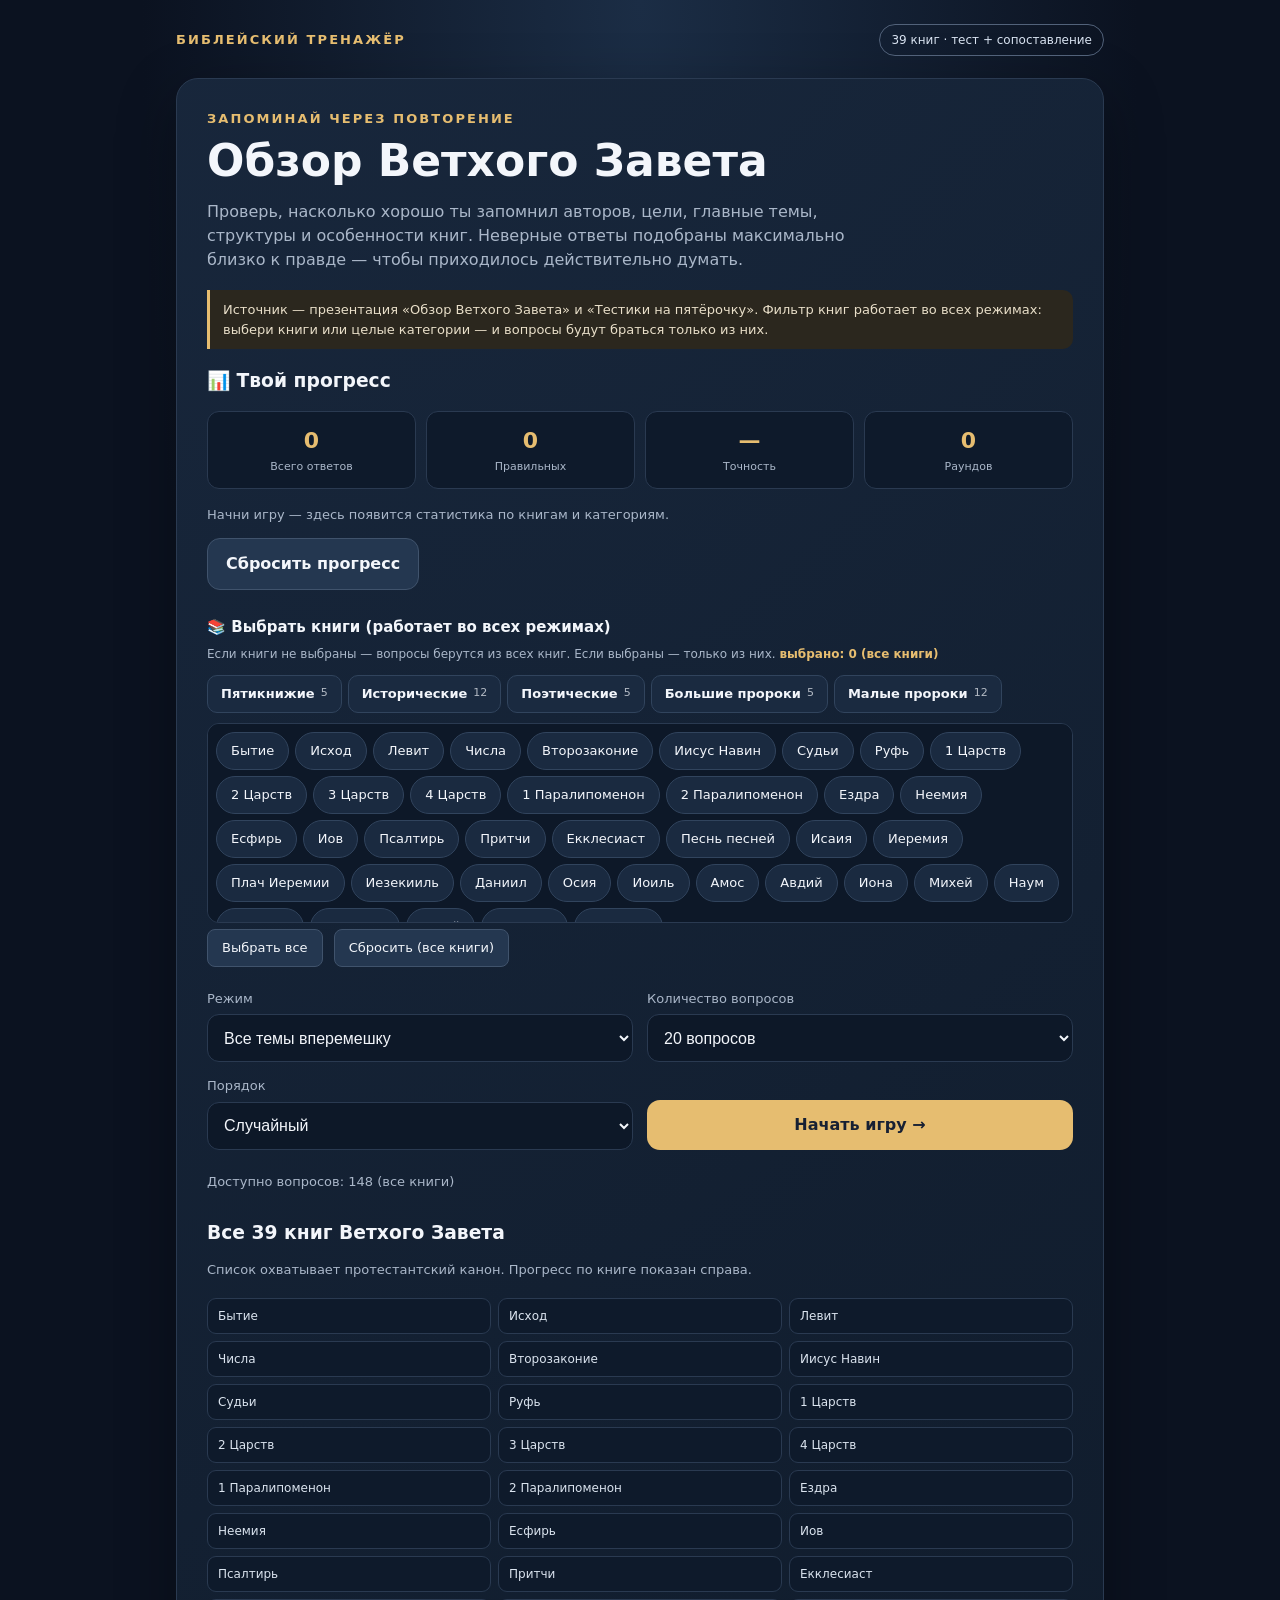
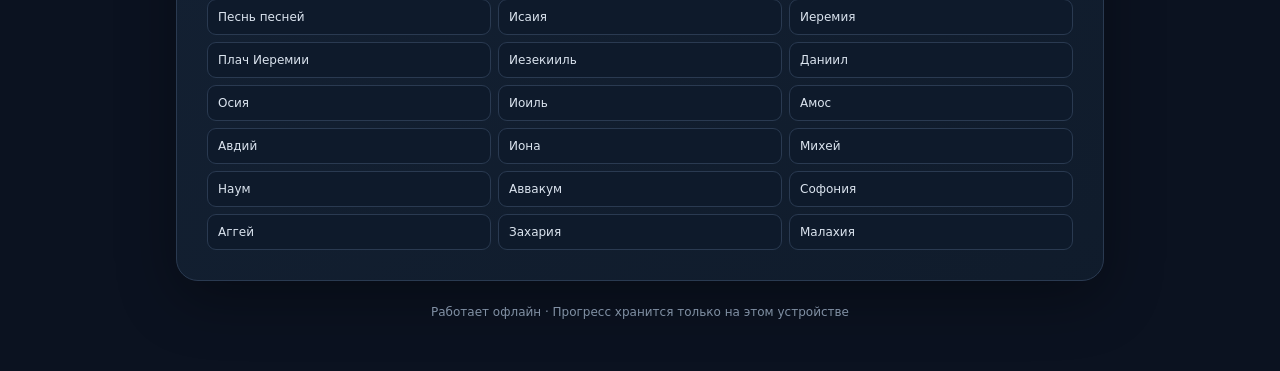
==== commit c0c395ed: "добавил фильтры по книгам" ====
--- a/index.html
+++ b/index.html
@@ -55,6 +55,15 @@
 .history-item{background:#0e1a2b;border:1px solid var(--line);border-radius:10px;padding:10px 12px;margin-bottom:8px;font-size:13px;display:flex;justify-content:space-between;align-items:center}
 .history-item .date{color:var(--muted);font-size:11px}
 .badge{display:inline-block;background:#1c2d44;color:var(--blue);border:1px solid #3c5a80;border-radius:6px;padding:2px 7px;font-size:11px;margin-left:4px}
+
+/* Категории книг */
+.cat-buttons{display:flex;flex-wrap:wrap;gap:6px;margin-bottom:10px}
+.cat-btn{background:#1a2a40;border:1.5px solid #31445d;color:var(--text);border-radius:10px;padding:8px 13px;font-size:13px;cursor:pointer;transition:.15s;font-weight:600;min-height:38px;display:flex;align-items:center;gap:6px}
+.cat-btn:hover{border-color:var(--gold)}
+.cat-btn.partial{border-color:var(--gold);color:var(--gold);background:#2a2a1a}
+.cat-btn.selected{background:var(--gold);color:#172033;border-color:var(--gold)}
+.cat-btn .cnt{font-size:11px;opacity:.7;font-weight:500}
+
 .book-filter{display:flex;flex-wrap:wrap;gap:6px;max-height:200px;overflow-y:auto;padding:8px;background:#0d1828;border:1px solid var(--line);border-radius:12px;-webkit-overflow-scrolling:touch}
 .book-chip{background:#1a2a40;border:1px solid #31445d;color:var(--text);border-radius:999px;padding:8px 14px;font-size:13px;cursor:pointer;transition:.15s;font-weight:500;min-height:38px}
 .book-chip:hover{border-color:var(--gold)}
@@ -63,6 +72,7 @@
 .mini-btn:hover{border-color:var(--gold)}
 .filter-hint{font-size:12px;color:var(--muted);margin-top:6px}
 .filter-hint strong{color:var(--gold)}
+
 /* Matching */
 .match-wrap{margin-top:8px}
 .match-columns{display:grid;grid-template-columns:1fr 1fr;gap:12px}
@@ -129,6 +139,7 @@
   #resetProgress{width:100%}
   .book-filter{max-height:150px}
   .book-chip{font-size:12px;padding:7px 11px}
+  .cat-btn{font-size:12px;padding:7px 11px}
 }
 @media (max-width:360px){
   .question{font-size:17.5px}
@@ -143,7 +154,7 @@
   <div class="brand">Запоминай через повторение</div>
   <h1>Обзор Ветхого Завета</h1>
   <p class="sub">Проверь, насколько хорошо ты запомнил авторов, цели, главные темы, структуры и особенности книг. Неверные ответы подобраны максимально близко к правде — чтобы приходилось действительно думать.</p>
-  <div class="notice">Источник — презентация «Обзор Ветхого Завета» и «Тестики на пятёрочку». Фильтр книг работает во всех режимах: выбери книги в блоке ниже — и вопросы будут браться только из них.</div>
+  <div class="notice">Источник — презентация «Обзор Ветхого Завета» и «Тестики на пятёрочку». Фильтр книг работает во всех режимах: выбери книги или целые категории — и вопросы будут браться только из них.</div>
 
   <h3 style="margin:6px 0 4px">📊 Твой прогресс</h3>
   <div class="progress-panel">
@@ -156,10 +167,11 @@
   <div id="historyList"></div>
   <div class="startrow" style="margin-top:14px"><button class="secondary" id="resetProgress">Сбросить прогресс</button></div>
 
-  <!-- ФИЛЬТР КНИГ — всегда видим -->
   <div style="margin-top:26px">
     <label style="font-size:15px;color:var(--text);font-weight:700">📚 Выбрать книги (работает во всех режимах)</label>
     <p class="filter-hint">Если книги не выбраны — вопросы берутся из всех книг. Если выбраны — только из них. <strong id="selectedCount">выбрано: 0 (все книги)</strong></p>
+
+    <div class="cat-buttons" id="catButtons"></div>
     <div class="book-filter" id="bookFilter"></div>
     <div>
       <button type="button" class="mini-btn" id="selectAllBooks">Выбрать все</button>
@@ -223,7 +235,7 @@
 <script>
 "use strict";
 
-/* ============ БАЗА ВОПРОСОВ (single-answer) ============ */
+/* ============ БАЗА ВОПРОСОВ ============ */
 const QUESTIONS = [
 {book:"Введение",category:"Введение",q:"Какие две основные причины пренебрежения Ветхим Заветом названы в курсе?",a:["Исторические причины и сложность Ветхого Завета","Отсутствие переводов и гонения на церковь","Влияние языческих культур и политические запреты","Недостаток рукописей и отсутствие пророков"],correct:0,why:"Слайд прямо называет две причины: исторические причины пренебрежения и сложность Ветхого Завета."},
 {book:"Введение",category:"Введение",q:"Какой процент всей Библии составляет Ветхий Завет?",a:["Около 74% (¾ всей Библии)","Около 50%","Около 25%","Около 90%"],correct:0,why:"В презентации указано: Ветхий Завет составляет ¾ всей Библии, это около 74%."},
@@ -279,7 +291,7 @@
 {book:"1–2 Паралипоменон",category:"Жанр",q:"Почему Паралипоменон называют «первым библейским комментарием»?",a:["Он творчески пересказывает и толкует книги Самуила и Царей, опуская одни эпизоды и добавляя другие","Он содержит только генеалогии","Он написан на арамейском языке","Он цитирует только Новый Завет"],correct:0,why:"Летописец творчески использовал прежние повествования, опуская, например, историю с Вирсавией."},
 {book:"Ездра",category:"Цель",q:"Какой центральный акцент связан с книгой Ездры в презентации?",a:["Возвращение из плена и восстановление общины, включая храм и жизнь по Закону","Завоевание Ханаана","Исход из Египта","Пророчество о падении Ниневии"],correct:0,why:"Раздел Ездры и Неемии посвящён возвращению и восстановлению после плена."},
 {book:"Неемия",category:"Тема",q:"Какое дело связано с Неемией в презентации?",a:["Восстановление стен Иерусалима и упорядочение жизни общины","Строительство ковчега","Возведение скинии в пустыне","Постройка Вавилонской башни"],correct:0,why:"В структуре Неемии и историческом контексте центрально восстановление Иерусалима."},
-{book:"Ездра",category:"История",q:"В каком году был указ Кира, разрешивший возвращение иудеев?",a:["538 г. до н.э.","586 г. до н.э.","516 г. до н.э.","445 г. до н.э."],correct:0,why:"Указ Кира — около 538 г. до н.э. (Прокопенко: ориентир 536 г., 70 лет плена от 605 до 536)."},
+{book:"Ездра",category:"История",q:"В каком году был указ Кира, разрешивший возвращение иудеев?",a:["538 г. до н.э.","586 г. до н.э.","516 г. до н.э.","445 г. до н.э."],correct:0,why:"Указ Кира — около 538 г. до н.э."},
 {book:"Ездра",category:"Структура",q:"Какова структура книги Ездры?",a:["Возвращение и восстановление под руководством Зоровавеля (1–6); возвращение и реформа под руководством Ездры (7–10)","Восстановление стен (1–7); возрождение народа (8–10); укрепление (11–13)","Царство объединённое (1–11); разделённое (12–22)","Вхождение (1–5); завоевание (6–12)"],correct:0,why:"Ездра: I. Возвращение при Зоровавеле (1–6). II. Реформа Ездры (7–10)."},
 {book:"Неемия",category:"Структура",q:"Какова структура книги Неемии?",a:["Восстановление стен (1–7); возрождение народа при Ездре (8–10); укрепление работы (11–13)","Возвращение и восстановление при Зоровавеле (1–6); реформа Ездры (7–10)","Царство объединённое (1–11); разделённое (12–22)","Первое поколение (1–25); второе (26–36)"],correct:0,why:"Неемия: I. Восстановление стен (1–7); II. Возрождение (8–10); III. Укрепление (11–13)."},
 {book:"Ездра",category:"Тема",q:"В какой главе книги Неемии находится публичное чтение закона Ездрой и в чём особенность этой проповеди?",a:["Глава 8: читали внятно, присоединяли толкование, и народ понимал прочитанное","Глава 1: молитва Неемии о стенах","Глава 13: изгнание иноплеменных жён","Глава 2: указ Артаксеркса"],correct:0,why:"Неем. 8:4–8: «…читали из книги, из закона Божия, внятно, и присоединяли толкование»."},
@@ -297,7 +309,7 @@
 {book:"Псалтирь",category:"Автор",q:"Какой псалом назван самым древним и кто его автор?",a:["Псалом 89, автор — Моисей","Псалом 23, автор — Давид","Псалом 1, автор — Соломон","Псалом 150, автор — Асаф"],correct:0,why:"Наиболее древний псалом (Пс. 89), написанный Моисеем, относится к XV в. до н.э."},
 {book:"Псалтирь",category:"Структура",q:"На сколько книг делится Псалтирь и почему?",a:["На пять книг — по аналогии с Пятикнижием","На две книги — Ветхий и Новый Завет","На три книги — по числу патриархов","На четыре книги — по числу евангелистов"],correct:0,why:"Псалтирь делится на пять книг, как Пятикнижие: 1–40, 41–71, 72–88, 89–105, 106–150."},
 {book:"Псалтирь",category:"Жанр",q:"Какой жанр псалмов самый распространённый (более 60)?",a:["Плач/мольба","Хвала","Благодарение","Царские"],correct:0,why:"Плач/мольба — самый распространённый тип (более 60 псалмов)."},
-{book:"Псалтирь",category:"Жанр",q:"Что нужно учитывать при объяснении псалмов-проклятий?",a:["Мщение и воздаяние у Бога (Втор. 32:35), контекст завета, гиперболический язык и тяжесть падения Иерусалима","Что это ошибки переписчиков","Что их нужно понимать только буквально","Что они относятся только к Давиду"],correct:0,why:"Среди пунктов: «мщение и воздаяние у Бога», контекст завета, гиперболический язык, эмоциональная реакция на падение Иерусалима."},
+{book:"Псалтирь",category:"Жанр",q:"Что нужно учитывать при объяснении псалмов-проклятий?",a:["Мщение и воздаяние у Бога (Втор. 32:35), контекст завета, гиперболический язык и тяжесть падения Иерусалима","Что это ошибки переписчиков","Что их нужно понимать только буквально","Что они относятся только к Давиду"],correct:0,why:"Среди пунктов: «мщение и воздаяние у Бога», контекст завета, гиперболический язык."},
 {book:"Псалтирь",category:"Жанр",q:"Назовите три царских/мессианских псалма, упомянутых в презентации.",a:["Пс. 2, Пс. 71 и Пс. 88","Пс. 1, Пс. 23 и Пс. 150","Пс. 50, Пс. 90 и Пс. 118","Пс. 8, Пс. 14 и Пс. 15"],correct:0,why:"В презентации прямо названы Пс. 2, Пс. 71 и Пс. 88 как царские/мессианские."},
 {book:"Притчи",category:"Тема",q:"Какую главную тему обычно раскрывает книга Притчей в презентации?",a:["Мудрость для практической жизни перед Богом","Падение Иерусалима","Исход из Египта","Восстановление храма"],correct:0,why:"Раздел Притчей рассматривает мудрость и её применение в повседневной жизни."},
 {book:"Притчи",category:"Жанр",q:"Какую ошибку часто совершают в отношении книги Притчей?",a:["Считают притчи безусловными обещаниями или повелениями, а не общими принципами","Считают их только поэзией без практического смысла","Приписывают их Моисею","Читают их только на греческом"],correct:0,why:"Притчи — не обещания и не повеления, применимые в каждом случае, а общие жизненные принципы."},
@@ -368,125 +380,53 @@
 {book:"Малахия",category:"Жанр",q:"Какой жанр характерен для книги Малахии?",a:["Пророческая дискуссия (спор-обличение)","Только поэзия","Только историческая хроника","Только апокалипсис"],correct:0,why:"Жанр — пророческая дискуссия: утверждение Бога, скептический вопрос народа и опровержение."}
 ];
 
-/* ============ ВОПРОСЫ НА СОПОСТАВЛЕНИЕ ============ */
 const MATCH_QUESTIONS = [
-{type:"match",book:"Сопоставление",category:"Сопоставление",
- books:["Бытие","Исход","Левит","Числа","Второзаконие"],
- q:"Сопоставьте книги Пятикнижия с их главными идеями",
- leftLabel:"Книга", rightLabel:"Главная идея",
- pairs:[
-  {left:"Бытие",right:"Происхождение мира и народа Божьего"},
-  {left:"Исход",right:"Спасение из рабства и заключение завета"},
-  {left:"Левит",right:"Святость и правильное поклонение"},
-  {left:"Числа",right:"Странствие в пустыне и неверие поколения"},
-  {left:"Второзаконие",right:"Обновление завета перед входом в землю"}
- ],
+{type:"match",book:"Сопоставление",category:"Сопоставление",books:["Бытие","Исход","Левит","Числа","Второзаконие"],
+ q:"Сопоставьте книги Пятикнижия с их главными идеями",leftLabel:"Книга", rightLabel:"Главная идея",
+ pairs:[{left:"Бытие",right:"Происхождение мира и народа Божьего"},{left:"Исход",right:"Спасение из рабства и заключение завета"},{left:"Левит",right:"Святость и правильное поклонение"},{left:"Числа",right:"Странствие в пустыне и неверие поколения"},{left:"Второзаконие",right:"Обновление завета перед входом в землю"}],
  why:"Бытие — происхождение; Исход — спасение и завет; Левит — святость; Числа — странствие; Второзаконие — обновление завета."},
-
-{type:"match",book:"Сопоставление",category:"Сопоставление",
- books:["Иисус Навин","Судьи","Руфь","1 Царств","2 Царств","3 Царств","4 Царств","Ездра","Неемия"],
- q:"Сопоставьте исторические книги с их ключевыми персонажами",
- leftLabel:"Книга", rightLabel:"Ключевые лица",
- pairs:[
-  {left:"Иисус Навин",right:"Иисус Навин и Раав"},
-  {left:"Судьи",right:"Гедеон, Девора, Самсон"},
-  {left:"Руфь",right:"Руфь и Вооз"},
-  {left:"1–2 Царств",right:"Саул, Давид, Самуил"},
-  {left:"3–4 Царств",right:"Соломон, Илия, Елисей"},
-  {left:"Ездра–Неемия",right:"Зоровавель, Ездра, Неемия"}
- ],
+{type:"match",book:"Сопоставление",category:"Сопоставление",books:["Иисус Навин","Судьи","Руфь","1 Царств","2 Царств","3 Царств","4 Царств","Ездра","Неемия"],
+ q:"Сопоставьте исторические книги с их ключевыми персонажами",leftLabel:"Книга", rightLabel:"Ключевые лица",
+ pairs:[{left:"Иисус Навин",right:"Иисус Навин и Раав"},{left:"Судьи",right:"Гедеон, Девора, Самсон"},{left:"Руфь",right:"Руфь и Вооз"},{left:"1–2 Царств",right:"Саул, Давид, Самуил"},{left:"3–4 Царств",right:"Соломон, Илия, Елисей"},{left:"Ездра–Неемия",right:"Зоровавель, Ездра, Неемия"}],
  why:"Завоевание — Иисус Навин; судьи — харизматические лидеры; Руфь — моавитянка и Вооз; ранняя монархия — Саул и Давид; поздняя — Соломон и пророки; восстановление — Зоровавель, Ездра, Неемия."},
-
-{type:"match",book:"Сопоставление",category:"Сопоставление",
- books:["Осия","Иоиль","Амос","Авдий","Иона","Михей"],
- q:"Сопоставьте малых пророков с их главными темами",
- leftLabel:"Пророк", rightLabel:"Главная тема",
- pairs:[
-  {left:"Осия",right:"Неверность Израиля и верная любовь Бога"},
-  {left:"Иоиль",right:"День Господень и излияние Духа"},
-  {left:"Амос",right:"Социальная несправедливость и суд"},
-  {left:"Авдий",right:"Суд над Едомом за предательство"},
-  {left:"Иона",right:"Милость Божья к язычникам"},
-  {left:"Михей",right:"Справедливость, милосердие и смиренномудрие"}
- ],
+{type:"match",book:"Сопоставление",category:"Сопоставление",books:["Осия","Иоиль","Амос","Авдий","Иона","Михей"],
+ q:"Сопоставьте малых пророков с их главными темами",leftLabel:"Пророк", rightLabel:"Главная тема",
+ pairs:[{left:"Осия",right:"Неверность Израиля и верная любовь Бога"},{left:"Иоиль",right:"День Господень и излияние Духа"},{left:"Амос",right:"Социальная несправедливость и суд"},{left:"Авдий",right:"Суд над Едомом за предательство"},{left:"Иона",right:"Милость Божья к язычникам"},{left:"Михей",right:"Справедливость, милосердие и смиренномудрие"}],
  why:"Осия — брак как завет; Иоиль — День Господень; Амос — социальная несправедливость; Авдий — суд над Едомом; Иона — милость к язычникам; Михей — Мих. 6:8."},
-
-{type:"match",book:"Сопоставление",category:"Сопоставление",
- books:["Авдий","Иона","Михей","Софония","Аггей","Захария","Малахия"],
- q:"Сопоставьте имена пророков с их значениями",
- leftLabel:"Имя пророка", rightLabel:"Значение имени",
- pairs:[
-  {left:"Авдий",right:"«Раб Яхве»"},
-  {left:"Иона",right:"«Голубь»"},
-  {left:"Михей",right:"«Кто как Яхве?»"},
-  {left:"Софония",right:"«Яхве сокрыл/сохранил»"},
-  {left:"Аггей",right:"От слова «хаг» — «праздник»"},
-  {left:"Захария",right:"«Яхве вспомнил»"},
-  {left:"Малахия",right:"«Мой вестник»"}
- ],
+{type:"match",book:"Сопоставление",category:"Сопоставление",books:["Авдий","Иона","Михей","Софония","Аггей","Захария","Малахия"],
+ q:"Сопоставьте имена пророков с их значениями",leftLabel:"Имя пророка", rightLabel:"Значение имени",
+ pairs:[{left:"Авдий",right:"«Раб Яхве»"},{left:"Иона",right:"«Голубь»"},{left:"Михей",right:"«Кто как Яхве?»"},{left:"Софония",right:"«Яхве сокрыл/сохранил»"},{left:"Аггей",right:"От слова «хаг» — «праздник»"},{left:"Захария",right:"«Яхве вспомнил»"},{left:"Малахия",right:"«Мой вестник»"}],
  why:"Значения имён прямо указаны на слайдах о каждом пророке."},
-
-{type:"match",book:"Сопоставление",category:"Сопоставление",
- books:["Наум","Аввакум","Софония","Аггей","Захария","Малахия"],
- q:"Сопоставьте пророков с их ключевыми концепциями",
- leftLabel:"Пророк", rightLabel:"Ключевая концепция",
- pairs:[
-  {left:"Наум",right:"Падение Ниневии (612 г. до н.э.)"},
-  {left:"Аввакум",right:"«Праведный верою жив будет»"},
-  {left:"Софония",right:"Всемирный День Господень"},
-  {left:"Аггей",right:"Призыв возобновить строительство храма"},
-  {left:"Захария",right:"Видения о восстановлении и Мессии"},
-  {left:"Малахия",right:"Пришествие вестника и День Господень"}
- ],
+{type:"match",book:"Сопоставление",category:"Сопоставление",books:["Наум","Аввакум","Софония","Аггей","Захария","Малахия"],
+ q:"Сопоставьте пророков с их ключевыми концепциями",leftLabel:"Пророк", rightLabel:"Ключевая концепция",
+ pairs:[{left:"Наум",right:"Падение Ниневии (612 г. до н.э.)"},{left:"Аввакум",right:"«Праведный верою жив будет»"},{left:"Софония",right:"Всемирный День Господень"},{left:"Аггей",right:"Призыв возобновить строительство храма"},{left:"Захария",right:"Видения о восстановлении и Мессии"},{left:"Малахия",right:"Пришествие вестника и День Господень"}],
  why:"Наум — суд над Ниневией; Аввакум — вера; Софония — всемирный суд; Аггей — храм; Захария — видения; Малахия — вестник."},
-
-{type:"match",book:"Сопоставление",category:"Сопоставление",
- books:["4 Царств","Иеремия","Ездра","Неемия","Аггей","Наум","Софония"],
- q:"Сопоставьте события с их датами",
- leftLabel:"Событие", rightLabel:"Дата",
- pairs:[
-  {left:"Падение Самарии",right:"722 г. до н.э."},
-  {left:"Падение Иерусалима",right:"586 г. до н.э."},
-  {left:"Указ Кира о возвращении",right:"538 г. до н.э."},
-  {left:"Завершение второго храма",right:"516 г. до н.э."},
-  {left:"Возвращение Ездры в Иерусалим",right:"458 г. до н.э."},
-  {left:"Прибытие Неемии в Иерусалим",right:"445 г. до н.э."},
-  {left:"Падение Ниневии",right:"612 г. до н.э."}
- ],
+{type:"match",book:"Сопоставление",category:"Сопоставление",books:["4 Царств","Иеремия","Ездра","Неемия","Аггей","Наум","Софония"],
+ q:"Сопоставьте события с их датами",leftLabel:"Событие", rightLabel:"Дата",
+ pairs:[{left:"Падение Самарии",right:"722 г. до н.э."},{left:"Падение Иерусалима",right:"586 г. до н.э."},{left:"Указ Кира о возвращении",right:"538 г. до н.э."},{left:"Завершение второго храма",right:"516 г. до н.э."},{left:"Возвращение Ездры в Иерусалим",right:"458 г. до н.э."},{left:"Прибытие Неемии в Иерусалим",right:"445 г. до н.э."},{left:"Падение Ниневии",right:"612 г. до н.э."}],
  why:"722 — Самария; 586 — Иерусалим; 538 — указ Кира; 516 — храм; 458 — Ездра; 445 — Неемия; 612 — Ниневия."},
-
-{type:"match",book:"Сопоставление",category:"Сопоставление",
- books:["Псалтирь","Притчи","Иов","Песнь песней","Екклесиаст","Плач Иеремии","Даниил"],
- q:"Сопоставьте книги с их жанрами",
- leftLabel:"Книга", rightLabel:"Жанр",
- pairs:[
-  {left:"Псалтирь",right:"Поэзия и молитвы"},
-  {left:"Притчи",right:"Наставления мудрости"},
-  {left:"Иов",right:"Судебная драма / литература премудрости"},
-  {left:"Песнь песней",right:"Любовная поэзия"},
-  {left:"Екклесиаст",right:"Философская литература мудрости"},
-  {left:"Плач Иеремии",right:"Плач (кина)"},
-  {left:"Даниил",right:"Апокалиптическая литература"}
- ],
+{type:"match",book:"Сопоставление",category:"Сопоставление",books:["Псалтирь","Притчи","Иов","Песнь песней","Екклесиаст","Плач Иеремии","Даниил"],
+ q:"Сопоставьте книги с их жанрами",leftLabel:"Книга", rightLabel:"Жанр",
+ pairs:[{left:"Псалтирь",right:"Поэзия и молитвы"},{left:"Притчи",right:"Наставления мудрости"},{left:"Иов",right:"Судебная драма / литература премудрости"},{left:"Песнь песней",right:"Любовная поэзия"},{left:"Екклесиаст",right:"Философская литература мудрости"},{left:"Плач Иеремии",right:"Плач (кина)"},{left:"Даниил",right:"Апокалиптическая литература"}],
  why:"Каждая книга имеет свой жанр, подробно разобранный на слайдах."},
-
-{type:"match",book:"Сопоставление",category:"Сопоставление",
- books:["Аввакум","Михей","Софония","Екклесиаст","Плач Иеремии"],
- q:"Сопоставьте книги с их ключевыми стихами",
- leftLabel:"Книга", rightLabel:"Ключевой стих",
- pairs:[
-  {left:"Аввакум",right:"«Праведный верою жив будет» (2:4)"},
-  {left:"Михей",right:"«Действовать справедливо, любить милосердие…» (6:8)"},
-  {left:"Софония",right:"«День Господень близок» (1:14)"},
-  {left:"Екклесиаст",right:"«Бойся Бога и заповеди Его соблюдай» (12:13)"},
-  {left:"Плач Иеремии",right:"«Велика Твоя верность» (3:22–23)"}
- ],
+{type:"match",book:"Сопоставление",category:"Сопоставление",books:["Аввакум","Михей","Софония","Екклесиаст","Плач Иеремии"],
+ q:"Сопоставьте книги с их ключевыми стихами",leftLabel:"Книга", rightLabel:"Ключевой стих",
+ pairs:[{left:"Аввакум",right:"«Праведный верою жив будет» (2:4)"},{left:"Михей",right:"«Действовать справедливо, любить милосердие…» (6:8)"},{left:"Софония",right:"«День Господень близок» (1:14)"},{left:"Екклесиаст",right:"«Бойся Бога и заповеди Его соблюдай» (12:13)"},{left:"Плач Иеремии",right:"«Велика Твоя верность» (3:22–23)"}],
  why:"Ключевые стихи каждой книги прямо названы на слайдах."}
 ];
 
 QUESTIONS.push(...MATCH_QUESTIONS);
 
 const BOOKS = ["Бытие","Исход","Левит","Числа","Второзаконие","Иисус Навин","Судьи","Руфь","1 Царств","2 Царств","3 Царств","4 Царств","1 Паралипоменон","2 Паралипоменон","Ездра","Неемия","Есфирь","Иов","Псалтирь","Притчи","Екклесиаст","Песнь песней","Исаия","Иеремия","Плач Иеремии","Иезекииль","Даниил","Осия","Иоиль","Амос","Авдий","Иона","Михей","Наум","Аввакум","Софония","Аггей","Захария","Малахия"];
+
+/* ============ КАТЕГОРИИ КНИГ ============ */
+const CATEGORIES = {
+  "Пятикнижие": ["Бытие","Исход","Левит","Числа","Второзаконие"],
+  "Исторические": ["Иисус Навин","Судьи","Руфь","1 Царств","2 Царств","3 Царств","4 Царств","1 Паралипоменон","2 Паралипоменон","Ездра","Неемия","Есфирь"],
+  "Поэтические": ["Иов","Псалтирь","Притчи","Екклесиаст","Песнь песней"],
+  "Большие пророки": ["Исаия","Иеремия","Плач Иеремии","Иезекииль","Даниил"],
+  "Малые пророки": ["Осия","Иоиль","Амос","Авдий","Иона","Михей","Наум","Аввакум","Софония","Аггей","Захария","Малахия"]
+};
 
 const $ = id => document.getElementById(id);
 const LETTERS = ["А","Б","В","Г"];
@@ -495,11 +435,8 @@
 const STORAGE_KEY = "bibleQuizProgress_v3";
 let progress = loadProgress();
 function loadProgress(){
-  try{
-    const raw = localStorage.getItem(STORAGE_KEY);
-    if(!raw) return defaultProgress();
-    return Object.assign(defaultProgress(), JSON.parse(raw));
-  }catch(e){ return defaultProgress(); }
+  try{ const raw = localStorage.getItem(STORAGE_KEY); if(!raw) return defaultProgress(); return Object.assign(defaultProgress(), JSON.parse(raw)); }
+  catch(e){ return defaultProgress(); }
 }
 function defaultProgress(){ return { totalAnswered:0, totalCorrect:0, byBook:{}, byCategory:{}, rounds:[], streak:0, bestStreak:0 }; }
 function saveProgress(){ try{ localStorage.setItem(STORAGE_KEY, JSON.stringify(progress)); }catch(e){} }
@@ -523,8 +460,45 @@
 /* ============ UI INIT ============ */
 $("booklist").innerHTML = BOOKS.map(b=>`<div class="book"><span>${b}</span><span class="bar" data-book="${b}"></span></div>`).join("");
 
-/* ============ МУЛЬТИВЫБОР КНИГ (глобальный фильтр) ============ */
+/* ============ МУЛЬТИВЫБОР + КАТЕГОРИИ ============ */
 const selectedBooks = new Set();  // пусто = все книги
+
+function renderCategoryButtons(){
+  $("catButtons").innerHTML = Object.keys(CATEGORIES).map(cat => {
+    const n = CATEGORIES[cat].length;
+    return `<button type="button" class="cat-btn" data-cat="${cat}">${cat}<span class="cnt">${n}</span></button>`;
+  }).join("");
+  $("catButtons").querySelectorAll(".cat-btn").forEach(btn=>{
+    btn.addEventListener("click", ()=>{
+      const cat = btn.dataset.cat;
+      const books = CATEGORIES[cat];
+      const allSelected = books.every(b=>selectedBooks.has(b));
+      if(allSelected){
+        books.forEach(b=>selectedBooks.delete(b));
+        $("bookFilter").querySelectorAll(".book-chip").forEach(el=>{
+          if(books.includes(el.dataset.book)) el.classList.remove("selected");
+        });
+      } else {
+        books.forEach(b=>selectedBooks.add(b));
+        $("bookFilter").querySelectorAll(".book-chip").forEach(el=>{
+          if(books.includes(el.dataset.book)) el.classList.add("selected");
+        });
+      }
+      onBookSelectionChange();
+    });
+  });
+}
+
+function updateCategoryButtonsState(){
+  $("catButtons").querySelectorAll(".cat-btn").forEach(btn=>{
+    const cat = btn.dataset.cat;
+    const books = CATEGORIES[cat];
+    const selCount = books.filter(b=>selectedBooks.has(b)).length;
+    btn.classList.remove("selected","partial");
+    if(selCount === books.length) btn.classList.add("selected");
+    else if(selCount > 0) btn.classList.add("partial");
+  });
+}
 
 function renderBookFilter(){
   $("bookFilter").innerHTML = BOOKS.map(b=>`<button type="button" class="book-chip" data-book="${b}">${b}</button>`).join("");
@@ -539,7 +513,7 @@
   });
   onBookSelectionChange();
 }
-renderBookFilter();
+
 $("selectAllBooks").addEventListener("click", ()=>{
   BOOKS.forEach(b=>selectedBooks.add(b));
   $("bookFilter").querySelectorAll(".book-chip").forEach(el=>el.classList.add("selected"));
@@ -554,15 +528,14 @@
 function onBookSelectionChange(){
   const n = selectedBooks.size;
   $("selectedCount").textContent = n === 0 ? "выбрано: 0 (все книги)" : (n === BOOKS.length ? `выбрано: все ${n}` : `выбрано: ${n} из ${BOOKS.length}`);
-  // обновляем счётчик доступных вопросов с учётом выбранных книг
+  updateCategoryButtonsState();
   const available = filterByBooks(QUESTIONS);
   $("totalLabel").textContent = `Доступно вопросов: ${available.length}${n>0 ? " (по выбранным книгам)" : " (все книги)"}`;
 }
 
-/* ============ ФИЛЬТРАЦИЯ ПО КНИГАМ ============ */
+/* ============ ФИЛЬТРАЦИЯ ============ */
 function bookMatches(q, selectedSet){
-  if(selectedSet.size === 0) return true; // пусто = все книги
-  // для match-вопросов — тег books
+  if(selectedSet.size === 0) return true;
   if(q.type === "match"){
     if(!q.books) return false;
     return q.books.some(b => selectedSet.has(b));
@@ -617,6 +590,10 @@
     else el.textContent = "";
   });
 }
+
+/* ============ ИНИЦИАЛИЗАЦИЯ UI ============ */
+renderCategoryButtons();
+renderBookFilter();
 renderProgressPanel();
 
 /* ============ ИГРА ============ */
@@ -630,24 +607,17 @@
   let pool = [...QUESTIONS];
   const mode = $("mode").value;
   roundMode = $("mode").selectedOptions[0].textContent;
-
-  // 1. Фильтр по выбранным книгам (работает ВСЕГДА, если что-то выбрано)
   pool = filterByBooks(pool);
-
-  // 2. Фильтр по режиму
   if(mode==="match") pool = pool.filter(q => q.type === "match");
   if(mode==="author") pool = pool.filter(q=> q.type !== "match" && (q.category==="Автор"||q.category==="История"));
   if(mode==="goal") pool = pool.filter(q=> q.type !== "match" && q.category==="Цель");
   if(mode==="theme") pool = pool.filter(q=> q.type !== "match" && (q.category==="Тема"||q.category==="Ключевой стих"));
   if(mode==="structure") pool = pool.filter(q=> q.type !== "match" && (q.category==="Структура"||q.category==="Жанр"));
   if(mode==="hard") pool = pool.filter(q => q.why && q.why.length > 60);
-
-  // 3. Перемешивание и обрезка
   if(mode==="mixed") pool = shuffle(pool).slice(0,20);
   if($("order").value==="random") pool = shuffle(pool);
   const count = $("count").value;
   if(mode!=="mixed" && count!=="all") pool = pool.slice(0, Number(count));
-
   if(!pool.length){
     const msg = selectedBooks.size > 0
       ? "Для выбранных книг и режима нет вопросов. Попробуй расширить выбор книг или сменить режим."
@@ -655,7 +625,6 @@
     alert(msg);
     return;
   }
-
   round = pool; index = 0; correct = 0; mistakes = []; matchState = null;
   $("intro").classList.add("hidden"); $("result").classList.add("hidden"); $("game").classList.remove("hidden");
   render();
@@ -687,51 +656,29 @@
   }
 }
 
-/* ============ СОПОСТАВЛЕНИЕ ============ */
 function renderMatch(q){
   const rightOrder = shuffle(q.pairs.map((_,i)=>i));
-  matchState = {
-    pairs: q.pairs, rightOrder,
-    matchedLeft: new Set(), matchedRight: new Set(),
-    selectedLeft: null, correctCount: 0
-  };
-  const leftHTML = q.pairs.map((p,i)=>
-    `<button type="button" class="match-item" data-side="left" data-idx="${i}">${p.left}</button>`
-  ).join("");
-  const rightHTML = rightOrder.map(i=>
-    `<button type="button" class="match-item" data-side="right" data-idx="${i}">${q.pairs[i].right}</button>`
-  ).join("");
+  matchState = { pairs: q.pairs, rightOrder, matchedLeft: new Set(), matchedRight: new Set(), selectedLeft: null, correctCount: 0 };
+  const leftHTML = q.pairs.map((p,i)=>`<button type="button" class="match-item" data-side="left" data-idx="${i}">${p.left}</button>`).join("");
+  const rightHTML = rightOrder.map(i=>`<button type="button" class="match-item" data-side="right" data-idx="${i}">${q.pairs[i].right}</button>`).join("");
   $("answers").innerHTML = `
     <div class="match-wrap">
       <div class="match-selection-bar" id="matchSelBar"></div>
       <div class="match-columns">
-        <div class="match-col">
-          <div class="match-col-header">${q.leftLabel || "Столбец A"}</div>
-          ${leftHTML}
-        </div>
-        <div class="match-col">
-          <div class="match-col-header">${q.rightLabel || "Столбец B"}</div>
-          ${rightHTML}
-        </div>
+        <div class="match-col"><div class="match-col-header">${q.leftLabel || "Столбец A"}</div>${leftHTML}</div>
+        <div class="match-col"><div class="match-col-header">${q.rightLabel || "Столбец B"}</div>${rightHTML}</div>
       </div>
       <div class="match-progress"><div class="match-progress-fill" id="matchFill" style="width:0%"></div></div>
       <div class="match-status" id="matchStatus">Совпадений: 0 из ${q.pairs.length}</div>
       <div class="match-hint">${IS_MOBILE() ? 'Выбери элемент в верхнем списке, затем пару в нижнем ↓' : 'Кликни по элементу слева, затем по соответствующему справа'}</div>
-    </div>
-  `;
+    </div>`;
   $("answers").querySelectorAll(".match-item").forEach(el=>el.addEventListener("click", onMatchClick));
 }
 
 function updateSelectionBanner(text){
-  const bar = $("matchSelBar");
-  if(!bar) return;
-  if(text){
-    bar.classList.add("active");
-    bar.innerHTML = `Выбрано: <strong>${text}</strong><span style="color:var(--muted);font-weight:normal">↓ теперь выберите пару ниже</span>`;
-  } else {
-    bar.classList.remove("active");
-    bar.innerHTML = "";
-  }
+  const bar = $("matchSelBar"); if(!bar) return;
+  if(text){ bar.classList.add("active"); bar.innerHTML = `Выбрано: <strong>${text}</strong><span style="color:var(--muted);font-weight:normal">↓ теперь выберите пару ниже</span>`; }
+  else { bar.classList.remove("active"); bar.innerHTML = ""; }
 }
 
 function onMatchClick(e){
@@ -740,7 +687,6 @@
   if(el.classList.contains("matched")) return;
   const side = el.dataset.side;
   const idx = Number(el.dataset.idx);
-
   if(side === "left"){
     $("answers").querySelectorAll('.match-item[data-side="left"].selected').forEach(x=>x.classList.remove("selected"));
     el.classList.add("selected");
@@ -748,13 +694,10 @@
     updateSelectionBanner(matchState.pairs[idx].left);
     return;
   }
-
   if(matchState.selectedLeft === null) return;
   const leftIdx = matchState.selectedLeft;
   if(leftIdx === idx){
-    matchState.matchedLeft.add(leftIdx);
-    matchState.matchedRight.add(idx);
-    matchState.correctCount++;
+    matchState.matchedLeft.add(leftIdx); matchState.matchedRight.add(idx); matchState.correctCount++;
     const leftEl = $("answers").querySelector(`.match-item[data-side="left"][data-idx="${leftIdx}"]`);
     if(leftEl){ leftEl.classList.remove("selected"); leftEl.classList.add("matched"); }
     el.classList.add("matched");
@@ -764,20 +707,14 @@
     const fill = $("matchFill"); if(fill) fill.style.width = pct+"%";
     const st = $("matchStatus"); if(st) st.textContent = `Совпадений: ${matchState.correctCount} из ${matchState.pairs.length}`;
     if(IS_MOBILE() && matchState.correctCount < matchState.pairs.length){
-      setTimeout(()=>{
-        const wrap = document.querySelector('.match-wrap');
-        if(wrap) wrap.scrollIntoView({behavior: 'smooth', block: 'start'});
-      }, 250);
+      setTimeout(()=>{ const wrap = document.querySelector('.match-wrap'); if(wrap) wrap.scrollIntoView({behavior: 'smooth', block: 'start'}); }, 250);
     }
     if(matchState.correctCount === matchState.pairs.length) finishMatch();
   } else {
     el.classList.add("wrong-flash");
     const leftEl = $("answers").querySelector(`.match-item[data-side="left"][data-idx="${leftIdx}"]`);
     if(leftEl) leftEl.classList.add("wrong-flash");
-    setTimeout(()=>{
-      el.classList.remove("wrong-flash");
-      if(leftEl) leftEl.classList.remove("wrong-flash");
-    }, 500);
+    setTimeout(()=>{ el.classList.remove("wrong-flash"); if(leftEl) leftEl.classList.remove("wrong-flash"); }, 500);
     if(navigator.vibrate) navigator.vibrate(60);
   }
 }
@@ -795,7 +732,6 @@
   if(navigator.vibrate) navigator.vibrate([40, 40, 40]);
 }
 
-/* ============ SINGLE-ANSWER ============ */
 function choose(n){
   if(answered) return;
   answered = true;
@@ -814,9 +750,7 @@
   $("scoreText").textContent = `Верно: ${correct}`;
   $("next").disabled = false;
   if(navigator.vibrate) navigator.vibrate(good ? 30 : [40, 40]);
-  if(IS_MOBILE()){
-    setTimeout(()=>{ fb.scrollIntoView({behavior: 'smooth', block: 'nearest'}); }, 100);
-  }
+  if(IS_MOBILE()){ setTimeout(()=>{ fb.scrollIntoView({behavior: 'smooth', block: 'nearest'}); }, 100); }
 }
 
 function finish(){
@@ -826,9 +760,7 @@
   $("resultText").textContent = `Правильных ответов: ${correct} из ${round.length}. ${pct>=90?"Отличное знание материала!":pct>=70?"Хороший результат. Повтори вопросы с ошибками.":pct>=50?"Есть основа — закрепи слабые места и сыграй ещё раз.":"Стоит повторить презентацию и пройти раунд снова."}`;
   $("missed").innerHTML = mistakes.length
     ? `<h3>Что стоит повторить</h3>` + mistakes.map(m=>{
-        if(m.q.type === "match"){
-          return `<div class="feedback bad"><strong>${m.q.q}</strong><div class="small">${m.q.why || ""}</div></div>`;
-        }
+        if(m.q.type === "match"){ return `<div class="feedback bad"><strong>${m.q.q}</strong><div class="small">${m.q.why || ""}</div></div>`; }
         return `<div class="feedback bad"><strong>${m.q.book}: ${m.q.q}</strong><div>Правильный ответ: ${m.q.a[m.q.correct]}</div><div class="small">${m.q.why}</div></div>`;
       }).join("")
     : "<h3>Без ошибок — так держать!</h3>";
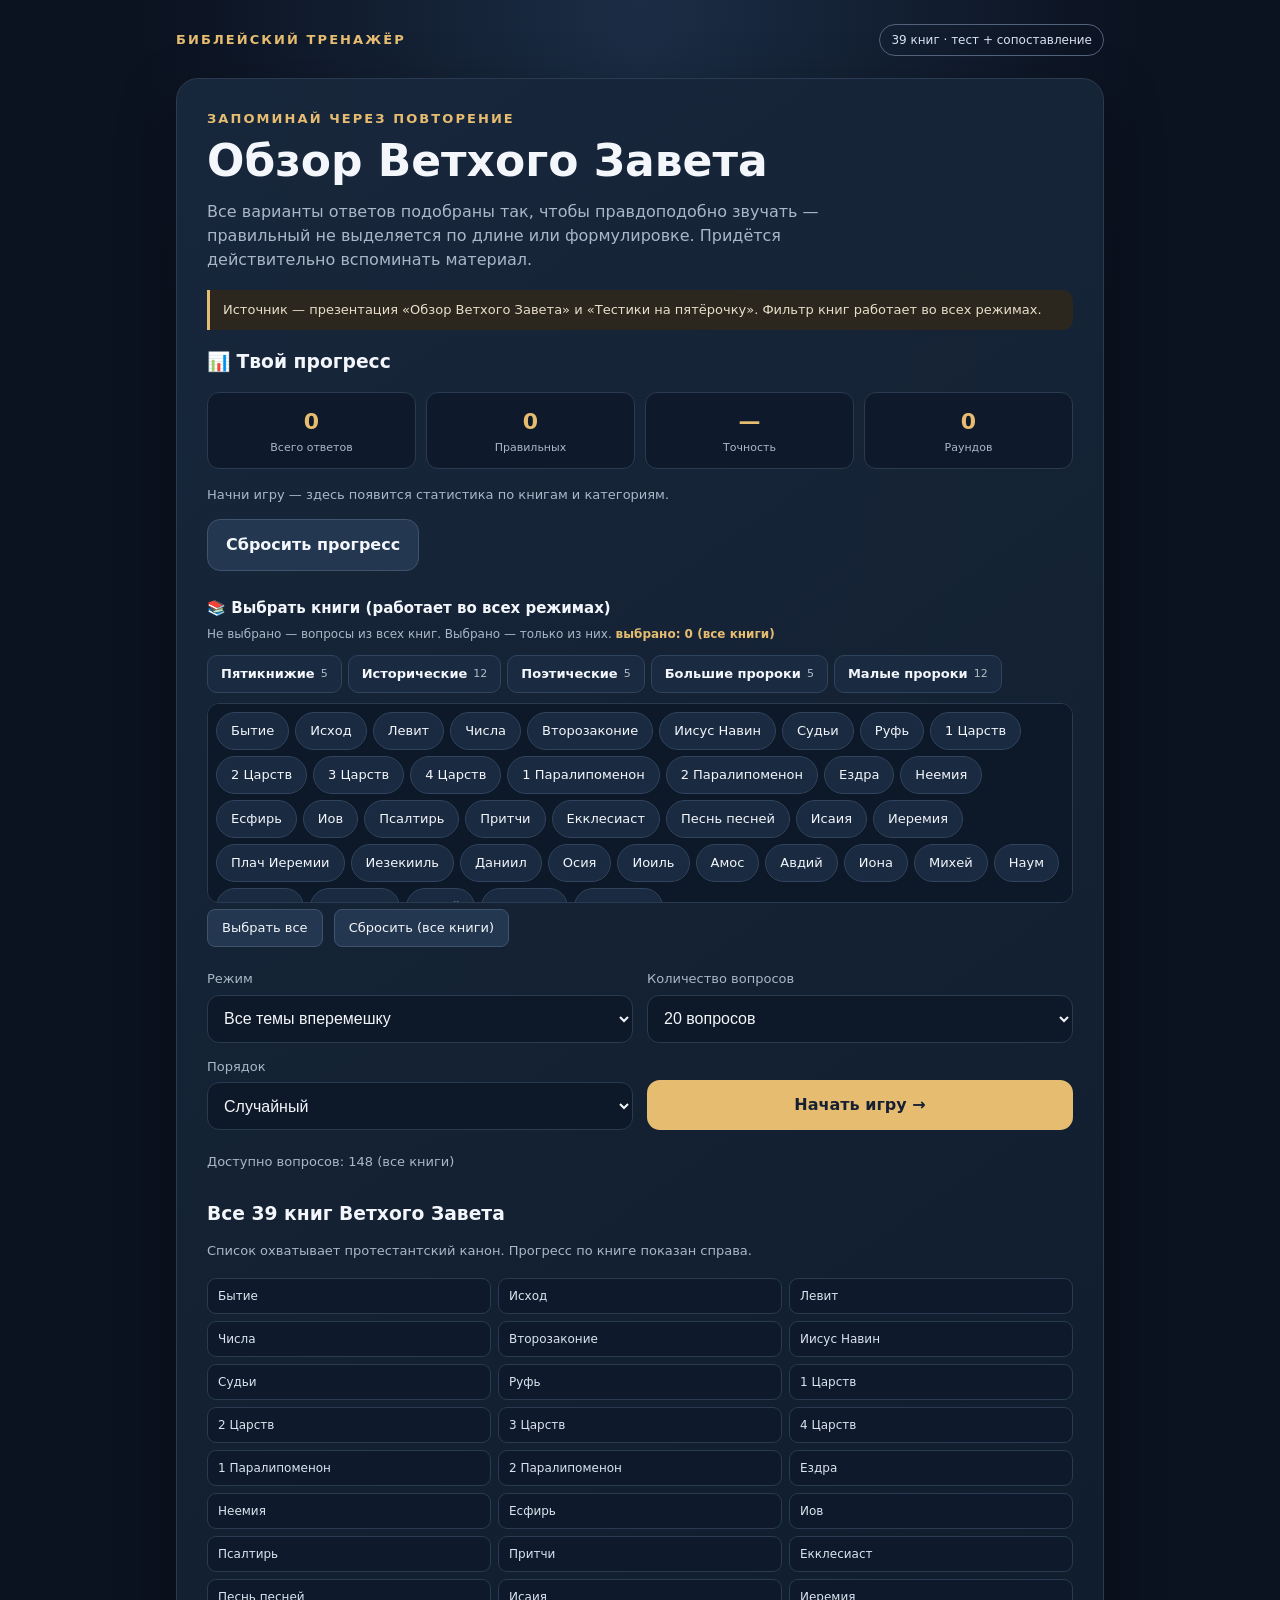
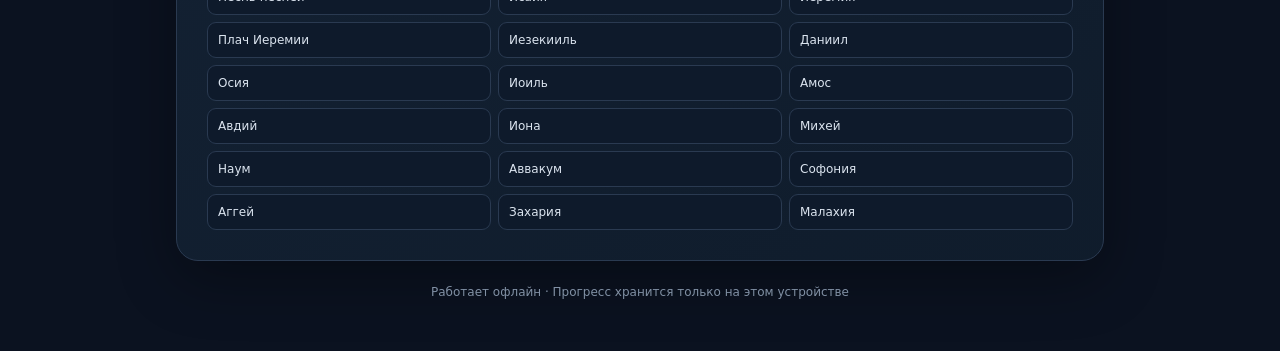
==== commit ea4227cd: "усложнил сложность ответов" ====
--- a/index.html
+++ b/index.html
@@ -55,15 +55,12 @@
 .history-item{background:#0e1a2b;border:1px solid var(--line);border-radius:10px;padding:10px 12px;margin-bottom:8px;font-size:13px;display:flex;justify-content:space-between;align-items:center}
 .history-item .date{color:var(--muted);font-size:11px}
 .badge{display:inline-block;background:#1c2d44;color:var(--blue);border:1px solid #3c5a80;border-radius:6px;padding:2px 7px;font-size:11px;margin-left:4px}
-
-/* Категории книг */
 .cat-buttons{display:flex;flex-wrap:wrap;gap:6px;margin-bottom:10px}
 .cat-btn{background:#1a2a40;border:1.5px solid #31445d;color:var(--text);border-radius:10px;padding:8px 13px;font-size:13px;cursor:pointer;transition:.15s;font-weight:600;min-height:38px;display:flex;align-items:center;gap:6px}
 .cat-btn:hover{border-color:var(--gold)}
 .cat-btn.partial{border-color:var(--gold);color:var(--gold);background:#2a2a1a}
 .cat-btn.selected{background:var(--gold);color:#172033;border-color:var(--gold)}
 .cat-btn .cnt{font-size:11px;opacity:.7;font-weight:500}
-
 .book-filter{display:flex;flex-wrap:wrap;gap:6px;max-height:200px;overflow-y:auto;padding:8px;background:#0d1828;border:1px solid var(--line);border-radius:12px;-webkit-overflow-scrolling:touch}
 .book-chip{background:#1a2a40;border:1px solid #31445d;color:var(--text);border-radius:999px;padding:8px 14px;font-size:13px;cursor:pointer;transition:.15s;font-weight:500;min-height:38px}
 .book-chip:hover{border-color:var(--gold)}
@@ -72,8 +69,6 @@
 .mini-btn:hover{border-color:var(--gold)}
 .filter-hint{font-size:12px;color:var(--muted);margin-top:6px}
 .filter-hint strong{color:var(--gold)}
-
-/* Matching */
 .match-wrap{margin-top:8px}
 .match-columns{display:grid;grid-template-columns:1fr 1fr;gap:12px}
 .match-col{display:flex;flex-direction:column;gap:7px}
@@ -91,7 +86,6 @@
 .match-selection-bar{display:none;background:#2a3a51;border:1px solid var(--gold);border-radius:10px;padding:10px 12px;margin-bottom:10px;font-size:13px;color:var(--gold);line-height:1.35}
 .match-selection-bar.active{display:block}
 .match-selection-bar strong{color:var(--text);display:block;margin-top:2px}
-
 @media (max-width:640px){
   body{padding-bottom:120px}
   .wrap{padding:14px 12px 30px}
@@ -126,7 +120,6 @@
   .answer{padding:13px 12px;font-size:14.5px;min-height:56px;gap:10px}
   .letter{flex:0 0 26px;height:26px;font-size:14px}
   .feedback{padding:12px;font-size:14px;margin-top:12px}
-  .controls{margin-top:0}
   .match-columns{grid-template-columns:1fr;gap:14px}
   .match-col{gap:8px}
   .match-col-header{font-size:10px;margin-top:4px}
@@ -141,11 +134,6 @@
   .book-chip{font-size:12px;padding:7px 11px}
   .cat-btn{font-size:12px;padding:7px 11px}
 }
-@media (max-width:360px){
-  .question{font-size:17.5px}
-  .answer{font-size:14px;padding:12px 10px}
-  .match-item{font-size:13px;padding:11px 12px}
-}
 </style></head><body><div class="wrap">
 
 <header><div class="brand">Библейский тренажёр</div><div class="pill" id="topPill">39 книг · тест + сопоставление</div></header>
@@ -153,8 +141,8 @@
 <section id="intro" class="card">
   <div class="brand">Запоминай через повторение</div>
   <h1>Обзор Ветхого Завета</h1>
-  <p class="sub">Проверь, насколько хорошо ты запомнил авторов, цели, главные темы, структуры и особенности книг. Неверные ответы подобраны максимально близко к правде — чтобы приходилось действительно думать.</p>
-  <div class="notice">Источник — презентация «Обзор Ветхого Завета» и «Тестики на пятёрочку». Фильтр книг работает во всех режимах: выбери книги или целые категории — и вопросы будут браться только из них.</div>
+  <p class="sub">Все варианты ответов подобраны так, чтобы правдоподобно звучать — правильный не выделяется по длине или формулировке. Придётся действительно вспоминать материал.</p>
+  <div class="notice">Источник — презентация «Обзор Ветхого Завета» и «Тестики на пятёрочку». Фильтр книг работает во всех режимах.</div>
 
   <h3 style="margin:6px 0 4px">📊 Твой прогресс</h3>
   <div class="progress-panel">
@@ -169,8 +157,7 @@
 
   <div style="margin-top:26px">
     <label style="font-size:15px;color:var(--text);font-weight:700">📚 Выбрать книги (работает во всех режимах)</label>
-    <p class="filter-hint">Если книги не выбраны — вопросы берутся из всех книг. Если выбраны — только из них. <strong id="selectedCount">выбрано: 0 (все книги)</strong></p>
-
+    <p class="filter-hint">Не выбрано — вопросы из всех книг. Выбрано — только из них. <strong id="selectedCount">выбрано: 0 (все книги)</strong></p>
     <div class="cat-buttons" id="catButtons"></div>
     <div class="book-filter" id="bookFilter"></div>
     <div>
@@ -235,118 +222,119 @@
 <script>
 "use strict";
 
-/* ============ БАЗА ВОПРОСОВ ============ */
+/* ============ БАЗА ВОПРОСОВ С УСЛОЖНЁННЫМИ ДИСТРАКТОРАМИ ============ */
 const QUESTIONS = [
-{book:"Введение",category:"Введение",q:"Какие две основные причины пренебрежения Ветхим Заветом названы в курсе?",a:["Исторические причины и сложность Ветхого Завета","Отсутствие переводов и гонения на церковь","Влияние языческих культур и политические запреты","Недостаток рукописей и отсутствие пророков"],correct:0,why:"Слайд прямо называет две причины: исторические причины пренебрежения и сложность Ветхого Завета."},
-{book:"Введение",category:"Введение",q:"Какой процент всей Библии составляет Ветхий Завет?",a:["Около 74% (¾ всей Библии)","Около 50%","Около 25%","Около 90%"],correct:0,why:"В презентации указано: Ветхий Завет составляет ¾ всей Библии, это около 74%."},
-{book:"Введение",category:"Введение",q:"Какое последствие пренебрежения Ветхим Заветом названо первым у Уолтера Кайзера?",a:["Мы лишаем Библию её собственного фундамента для определения того, кем является Мессия","Мы теряем исторические сведения о древних империях","Мы не можем понять новозаветные притчи","Мы утрачиваем знание еврейского языка"],correct:0,why:"Кайзер: отвергая ВЗ как авторитетное откровение, мы лишаем Библию её собственного фундамента для определения того, кем является Мессия."},
-{book:"Введение",category:"Канон",q:"Какой собор, по популярному заблуждению, определил границы ветхозаветного канона?",a:["Ямнийский собор 90 г. по Р.Х.","Никейский собор 325 г.","Карфагенский собор 397 г.","Тридентский собор 1546 г."],correct:0,why:"Кайзер опровергает тезис о том, что Ямнийский собор (90 г.) определил канон."},
-{book:"Введение",category:"Канон",q:"Какие две книги вызывали споры на Ямнийском соборе (по Кайзеру)?",a:["Екклесиаст и Песнь Песней","Бытие и Иов","Притчи и Псалтирь","Есфирь и Даниил"],correct:0,why:"Споры возникали только о книгах Екклесиаста и Песни Песней, и то не по поводу каноничности, а по поводу их толкования."},
-{book:"Пятикнижие",category:"Введение",q:"От какого греческого слова происходит термин «Пятикнижие»?",a:["Пентатеухос (πεντάτευχος) — «пять свитков/частей»","Полиглотта — «многоязычная»","Тетраграмматон — «четырёхбуквенное имя»","Гексапла — «шестикратная»"],correct:0,why:"Термин пришёл из греч. πεντάτευχος — «книга, состоящая из пяти частей»."},
-{book:"Пятикнижие",category:"Введение",q:"Что означает еврейское слово «Тора» и от какого глагола оно происходит?",a:["«Наставление, указание» — от глагола яра («бросать, стрелять, попадать в цель»)","«Закон» — от глагола шахар («искать»)","«Свидетельство» — от глагола ана («отвечать»)","«Заповедь» — от глагола цава («приказывать»)"],correct:0,why:"«Тора» происходит от евр. глагола яра и означает инструкцию (руководство), позволяющую дойти до цели."},
-{book:"Пятикнижие",category:"Тема",q:"Какие три из пяти центральных тем Пятикнижия названы в презентации?",a:["Бог как учредитель народа, Бог действующий в истории, план спасения","Только сотворение, только закон и только пророчества","Мудрость, псалмы и пророчества","Царство, храм и священство"],correct:0,why:"Слайд 16 перечисляет: 1) Бог как учредитель народа; 2) Бог, действующий в истории; 3) План спасения; 4) Спасение как действие Бога; 5) Святость — это характер Бога."},
-{book:"Пятикнижие",category:"Автор",q:"Кому традиция приписывает авторство Пятикнижия (по Прокопенко)?",a:["Моисею, вероятно, за исключением последних стихов Второзакония о его смерти","Аврааму","Ездре","Иисусу Навину"],correct:0,why:"Прокопенко: автором всего Пятикнижия является Моисей, вероятно, за исключением последних стихов Второзакония."},
-{book:"Пятикнижие",category:"Структура",q:"Какой документ лежит в основе структуры книги Второзаконие?",a:["Форма договора сюзерена (вассала) — хеттские договоры II тыс. до н.э.","Ассирийские анналы I тыс. до н.э.","Египетские любовные песни","Вавилонский кодекс Хаммурапи"],correct:0,why:"Структура Второзакония больше соответствует хеттским договорам II тыс. до н.э."},
-{book:"Бытие",category:"Цель",q:"Какую первостепенную цель книги Бытие выделяет А. Прокопенко?",a:["Показать историю взаимоотношений Яхве с Израилем, обосновывающую Его единоличную власть над народом","Описать строительство храма в Иерусалиме","Объяснить разделение царства после Соломона","Дать правила служения левитов в скинии"],correct:0,why:"Слайд о цели Бытия называет книгу исторической преамбулой к завету Бога с Израилем."},
-{book:"Бытие",category:"Автор",q:"Что презентация говорит об авторстве книги Бытие?",a:["В самой книге автор не назван; традиции приписывают Пятикнижие Моисею","Автором прямо назван Авраам","Автором прямо назван Иосиф","Авторство однозначно приписано Иисусу Навину"],correct:0,why:"Презентация подчёркивает отсутствие прямого указания в самой книге и традиционную атрибуцию Моисею."},
-{book:"Бытие",category:"Тема",q:"Какие две большие части выделены в структуре Бытия?",a:["Первобытная история (1–11) и патриархальная история (12–50)","Исход (1–18) и закон (19–40)","Сотворение (1–2) и завоевание (3–50)","Царство (1–25) и изгнание (26–50)"],correct:0,why:"В презентации: четыре события в главах 1–11 и четыре патриарха в главах 12–50."},
-{book:"Бытие",category:"Структура",q:"Какие четыре события входят в первобытную историю Бытия (главы 1–11)?",a:["Сотворение, грехопадение, потоп, народы","Сотворение, потоп, Вавилон, Авраам","Грехопадение, потоп, Иаков, Иосиф","Сотворение, грехопадение, Авраам, Исаак"],correct:0,why:"Бытие 1–11: сотворение (1–2), грехопадение (3–5), потоп (6–9), народы (10–11)."},
-{book:"Бытие",category:"Структура",q:"Какие четыре патриарха выделены в Бытии 12–50?",a:["Авраам (12–24), Исаак (25–26), Иаков (27–36), Иосиф (37–50)","Адам, Ной, Авраам, Моисей","Авраам, Сарра, Исаак, Ревекка","Иаков, Иосиф, Ефрем, Манассия"],correct:0,why:"В презентации: четыре патриарха в главах 12–50 — Авраам, Исаак, Иаков, Иосиф."},
-{book:"Исход",category:"Тема",q:"Какие два основных события описывает книга Исход?",a:["Выход Израиля из Египта и установление союза с Богом","Завоевание Ханаана и раздел земли","Падение Иерусалима и возвращение из плена","Правление Давида и строительство храма"],correct:0,why:"В презентации названы спасение из Египта и вновь установленный союз Израиля с Богом."},
-{book:"Исход",category:"Цель",q:"Для чего Бог освобождает Израиль согласно целям книги Исход?",a:["Чтобы сделать его Своим народом и заключить с ним завет","Чтобы Израиль стал частью египетской империи","Чтобы назначить нового фараона","Чтобы народ немедленно построил царский дворец"],correct:0,why:"Цели на слайде: открыть имя и характер Бога, показать память о завете, освободить Израиль и заключить завет."},
-{book:"Исход",category:"Автор",q:"Кому презентация приписывает авторство Исхода?",a:["Моисею","Аарону","Самуилу","Ездре"],correct:0,why:"На слайде «Автор/дата» указано: автор — Моисей."},
-{book:"Исход",category:"Структура",q:"Какова структура книги Исход?",a:["Выход из Египта/избавление (1–18), заключение завета (19–24), строительство скинии (25–40)","Сотворение (1–11), патриархи (12–50)","Завоевание (1–12), раздел (13–22), сохранение (23–24)","Судьи (1–16), приложения (17–21)"],correct:0,why:"Исход: избавление (1–18), закон/завет (19–24), скиния (25–40)."},
-{book:"Левит",category:"Тема",q:"Как сформулирована центральная задача книги Левит?",a:["Научить, как поклоняться Богу, живущему среди народа, и как свято жить перед Ним","Описать исход из Египта","Рассказать о завоевании Иерихона","Объяснить падение Северного царства"],correct:0,why:"Слайды подчёркивают Божье присутствие, поклонение и святую жизнь."},
-{book:"Левит",category:"Цель",q:"Что должна обеспечить книга Левит согласно презентации?",a:["Святую жизнь Израиля в присутствии святого Бога и искупление через жертвы","Подготовку к строительству стен Иерусалима","Установление монархии","Объяснение будущего вавилонского плена"],correct:0,why:"В цели Левита включены святость, жертвенная система, прощение и отделение Израиля."},
-{book:"Левит",category:"Структура",q:"Какова структура книги Левит?",a:["Путь к Богу — жертва (1–17); ежедневная жизнь с Богом — освящение (18–27)","Избавление (1–18); завет (19–24); скиния (25–40)","Первое поколение (1–25); второе поколение (26–36)","Проповеди Моисея (1–30); дополнение (31–34)"],correct:0,why:"Левит: I. Путь к Богу — жертва (1–17). II. Ежедневная жизнь с Богом — освящение (18–27)."},
-{book:"Числа",category:"Тема",q:"Почему поколение исхода не вошло в Землю Обетованную согласно книге Числа?",a:["Из-за неверия и непослушания Богу","Из-за отказа Моисея вести народ","Из-за нападения Египта","Из-за отсутствия закона"],correct:0,why:"Презентация связывает гибель поколения в пустыне с неверностью и непослушанием."},
-{book:"Числа",category:"Автор",q:"Кому приписывается авторство книги Числа?",a:["Моисею","Иисусу Навину","Давиду","Иеремии"],correct:0,why:"На слайде авторства приведена ссылка Чис. 33:2 как свидетельство записи Моисеем."},
-{book:"Числа",category:"Структура",q:"Какова структура книги Числа (по простому плану)?",a:["Первое поколение погибает в пустыне (1–25); второе поколение готовится войти в Землю (26–36)","Избавление (1–18); завет (19–24); скиния (25–40)","Первобытная история (1–11); патриархи (12–50)","Судьи (1–16); приложения (17–21)"],correct:0,why:"Простой план: I. Первое поколение погибает в пустыне (1–25). II. Второе поколение готовится войти в Землю (26–36)."},
-{book:"Второзаконие",category:"Цель",q:"Какова одна из основных целей Второзакония?",a:["Актуализировать закон и завет для нового поколения перед входом в землю","Описать сотворение мира","Рассказать о строительстве второго храма","Объяснить служение пророка Ионы"],correct:0,why:"На слайде цели: актуализация закона и призыв верно следовать завету."},
-{book:"Второзаконие",category:"Жанр",q:"В каком виде представлена книга Второзаконие согласно презентации?",a:["Как основные обращения Моисея к Израилю — прощальная речь","Как собрание царских псалмов","Как биография пророка в изгнании","Как хроника строительства стен"],correct:0,why:"Презентация описывает книгу как проповедь/прощальные обращения Моисея."},
-{book:"Второзаконие",category:"Структура",q:"Какова структура Второзакония (по Прокопенко)?",a:["1-я проповедь (прошлое, 1–4); 2-я проповедь (настоящее, 5–26); 3-я проповедь (будущее, 27–30); историческое дополнение (31–34)","Избавление (1–18); завет (19–24); скиния (25–40)","Первобытная история (1–11); патриархи (12–50)","Первое поколение (1–25); второе поколение (26–36)"],correct:0,why:"Прокопенко: 1) Первая проповедь (1–4); 2) Вторая проповедь (5–26); 3) Третья проповедь (27–30); 4) Историческое дополнение (31–34)."},
-
-{book:"Иисус Навин",category:"Автор",q:"Кому традиция, приведённая в презентации, приписывает книгу Иисуса Навина?",a:["Иисусу Навину","Моисею","Самуилу","Ездре"],correct:0,why:"На слайде об авторстве указано: автор — Иисус Навин; приведена иудейская традиция."},
-{book:"Иисус Навин",category:"Тема",q:"Какой основной этап истории Израиля описывает книга Иисуса Навина?",a:["Вхождение в землю и её завоевание/разделение","Исход из Египта","Строительство второго храма","Возвращение из вавилонского плена"],correct:0,why:"Разделы книги посвящены завоеванию земли и её распределению."},
-{book:"Иисус Навин",category:"Структура",q:"Какова структура книги Иисуса Навина?",a:["Вхождение в землю (1–5); завоевание (6–12); распределение (13–22); сохранение (23–24)","Избавление (1–18); завет (19–24); скиния (25–40)","Первое поколение (1–25); второе поколение (26–36)","Судьи (1–16); приложения (17–21)"],correct:0,why:"Иисус Навин: 1) Вхождение (1–5); 2) Завоевание (6–12); 3) Распределение (13–22); 4) Сохранение (23–24)."},
-{book:"Судьи",category:"Автор",q:"Какой автор назван в ранней иудейской традиции как составитель книги Судей?",a:["Самуил","Давид","Соломон","Иезекииль"],correct:0,why:"Презентация приводит традицию Талмуда, приписывающую Самуилу книги Судей и Руфь."},
-{book:"Судьи",category:"Тема",q:"Какая повторяющаяся характеристика эпохи Судей подчёркивается в презентации?",a:["Каждый делал то, что ему казалось справедливым","Все цари были верны завету","Израиль жил без войн и конфликтов","Народ находился в Египте"],correct:0,why:"Эта формула из Суд. 21:25 используется при описании исторического фона книги."},
-{book:"Судьи",category:"Тема",q:"Сколько примерно лет длился период Судей?",a:["Около 390 лет","Около 40 лет","Около 70 лет","Около 1000 лет"],correct:0,why:"В презентации указано: правление судей около 390 лет."},
-{book:"Судьи",category:"Структура",q:"Какова структура книги Судей?",a:["Непослушание (1–3); истории судей (3–16); отступничество (17–21)","Вхождение (1–5); завоевание (6–12); распределение (13–22); сохранение (23–24)","Избавление (1–18); завет (19–24); скиния (25–40)","Первое поколение (1–25); второе (26–36)"],correct:0,why:"Судьи: I. Непослушание (1–3); II. История судей (3–16); III. Отступничество (17–21)."},
-{book:"Судьи",category:"Тема",q:"Какой цикл повторяется в книге Судей?",a:["Грех → угнетение → вопль → избавление → новый грех","Молитва → пост → праздник → жертва","Царь → храм → пророк → плен","Завет → благословение → пророчество → исполнение"],correct:0,why:"Цикл: израильтяне грешили → Бог наказывал → взывали к Богу → Бог посылал судей для избавления."},
-{book:"Руфь",category:"Цель",q:"Зачем, согласно презентации, написана книга Руфь?",a:["Показать действие Божьего провидения, заветной верности и благодати даже в тёмные времена Судей","Описать падение Ниневии","Дать правила храмовых жертв","Объяснить разделение царства"],correct:0,why:"Слайды о целях Руфи подчёркивают провидение, благодать к язычнице и происхождение Давида."},
-{book:"Руфь",category:"Тема",q:"Какое еврейское понятие названо ключевым для книги Руфь?",a:["Хэсэд — заветная, жертвенная любовь и верность","Шалом — храмовая жертва","Тора — царская власть","Геула — пророческий суд"],correct:0,why:"На слайде отмечено, что слово хэсэд встречается трижды и является ключевым."},
-{book:"Руфь",category:"Структура",q:"Какова структура книги Руфь (по Прокопенко)?",a:["Возвращение (1); жатва (2); помолвка (3); свадьба и наследник (4:1–17); родословие Давида (4:18–22)","Судьи (1–16); приложения (17–21)","Вхождение (1–5); завоевание (6–12)","Избавление (1–18); завет (19–24)"],correct:0,why:"Прокопенко: I. Возвращение 1; II. Жатва 2; III. Помолвка 3; IV. Свадьба 4:1–17; V. Родословие 4:18–22."},
-{book:"1–2 Царств",category:"Тема",q:"Какой исторический переход связан с книгами Царств (1–2 Царств)?",a:["Переход от судей к монархии: Саул, Давид и становление царской власти","Переход от плена к восстановлению храма","Переход от Моисея к завоеванию Ханаана","Переход от пророков к апостолам"],correct:0,why:"В презентации материал о ранней монархии связан с падением Саула и возвышением Давида."},
-{book:"1–2 Царств",category:"Автор",q:"Что можно сказать об авторе книг Самуила на основании презентации?",a:["В самой книге авторство не указано однозначно; приводится традиционная связь с Самуилом","Автором назван Давид в заглавии каждой главы","Автором назван Соломон","Авторство приписано Моисею"],correct:0,why:"Презентация рассматривает традиционную атрибуцию и исторический контекст ранней монархии."},
-{book:"1–2 Царств",category:"Тема",q:"Какой временной промежуток охватывают книги 1–2 Царств?",a:["1043–586 гг. до н.э.","1406–1385 гг. до н.э.","605–538 гг. до н.э.","516–445 гг. до н.э."],correct:0,why:"В презентации: монархия 1043–586 гг. до н.э."},
-{book:"3–4 Царств",category:"Цель",q:"Какой богословский акцент презентация выделяет в книгах Царств?",a:["Последствия греха и непослушания в противоположность благословениям за послушание","Романтическая любовь и брак","Премудрость повседневного труда","Спасение Ниневии"],correct:0,why:"На слайде о целях исторических книг сказано, что Царства подчёркивают последствия греха."},
-{book:"3–4 Царств",category:"Тема",q:"Что такое «богословие воздаяния» в книгах Царств?",a:["Послушание Божьим заповедям приносит благословение, а непослушание — неудачу","Бог воздаёт каждому по его социальному статусу","Бог воздаёт только в загробной жизни","Воздаяние относится только к языческим народам"],correct:0,why:"Автор оценивает каждого царя по верности Богу: послушание → благословение, непослушание → неудача."},
-{book:"3–4 Царств",category:"Автор",q:"Какая дата завершения книг Царств названа в презентации?",a:["После 561 г. до н.э. — даты последнего описанного события","После 586 г. до н.э.","После 539 г. до н.э.","После 445 г. до н.э."],correct:0,why:"Книги Царств завершены после 561 г. до н.э. — даты последнего описанного события."},
-{book:"3–4 Царств",category:"Структура",q:"Какова структура 3 Царств?",a:["Царство объединённое/Соломон (1–11); царство разделённое/много царей (12–22)","Царство разделено/падение Израиля (1–17); выживающее царство/падение Иудеи (18–25)","Вхождение (1–5); завоевание (6–12)","Избавление (1–18); завет (19–24)"],correct:0,why:"3 Царств: I. Объединённое царство (1–11); II. Разделённое царство (12–22)."},
-{book:"3–4 Царств",category:"Структура",q:"Какова структура 4 Царств?",a:["Царство разделено/падение Израиля (1–17); выживающее царство/падение Иудеи (18–25)","Объединённое царство/Соломон (1–11); разделённое (12–22)","Вхождение (1–5); завоевание (6–12)","Первое поколение (1–25); второе (26–36)"],correct:0,why:"4 Царств: I. Разделённое царство/падение Израиля (1–17); II. Выживающее царство/падение Иудеи (18–25)."},
-{book:"3–4 Царств",category:"История",q:"Назовите два катастрофических события для государственности Израиля и их даты.",a:["Падение Самарии (722 г. до н.э.) и падение Иерусалима (586 г. до н.э.)","Падение Ниневии (612) и битва при Кархемише (605)","Исход (1446) и вхождение в Ханаан (1406)","Указ Кира (538) и завершение храма (516)"],correct:0,why:"Северное царство пало в 722 г. (Самария), Южное — в 586 г. (Иерусалим)."},
-{book:"1–2 Паралипоменон",category:"Цель",q:"Для какой аудитории летописец творчески использовал прежние библейские повествования?",a:["Для нужд послепленной общины","Для египетского двора фараона","Для жителей Ниневии","Для поколения Авраама"],correct:0,why:"Презентация говорит, что летописец писал историю Божьего действия в Израиле, отвечая нуждам послепленной общины."},
-{book:"1–2 Паралипоменон",category:"Тема",q:"С какими книгами особенно полезно сопоставлять Паралипоменон согласно презентации?",a:["С книгами Самуила и Царей","С Иовом и Псалтирью","С Исаией и Иеремией","С Руфью и Есфирью"],correct:0,why:"Слайды прямо предлагают рассмотреть взаимосвязь Паралипоменон с Самуилом и Царями."},
-{book:"1–2 Паралипоменон",category:"Жанр",q:"Почему Паралипоменон называют «первым библейским комментарием»?",a:["Он творчески пересказывает и толкует книги Самуила и Царей, опуская одни эпизоды и добавляя другие","Он содержит только генеалогии","Он написан на арамейском языке","Он цитирует только Новый Завет"],correct:0,why:"Летописец творчески использовал прежние повествования, опуская, например, историю с Вирсавией."},
-{book:"Ездра",category:"Цель",q:"Какой центральный акцент связан с книгой Ездры в презентации?",a:["Возвращение из плена и восстановление общины, включая храм и жизнь по Закону","Завоевание Ханаана","Исход из Египта","Пророчество о падении Ниневии"],correct:0,why:"Раздел Ездры и Неемии посвящён возвращению и восстановлению после плена."},
-{book:"Неемия",category:"Тема",q:"Какое дело связано с Неемией в презентации?",a:["Восстановление стен Иерусалима и упорядочение жизни общины","Строительство ковчега","Возведение скинии в пустыне","Постройка Вавилонской башни"],correct:0,why:"В структуре Неемии и историческом контексте центрально восстановление Иерусалима."},
+{book:"Введение",category:"Введение",q:"Какие две основные причины пренебрежения Ветхим Заветом названы в курсе?",a:["Исторические причины и сложность Ветхого Завета","Богословское несоответствие Новому Завету и отсутствие святоотеческих толкований","Отсутствие современных переводов и гонения на церковь в XX веке","Влияние языческих культур и политические запреты на чтение"],correct:0,why:"Слайд прямо называет две причины: исторические причины пренебрежения и сложность Ветхого Завета."},
+{book:"Введение",category:"Введение",q:"Какой процент всей Библии составляет Ветхий Завет?",a:["Около 74% (¾ всей Библии)","Около 60%","Около 80%","Около 90%"],correct:0,why:"В презентации указано: Ветхий Завет составляет ¾ всей Библии, это около 74%."},
+{book:"Введение",category:"Введение",q:"Какое последствие пренебрежения Ветхим Заветом названо первым у Уолтера Кайзера?",a:["Мы лишаем Библию её собственного фундамента для определения того, кем является Мессия","Мы утрачиваем библейское обоснование учения об оправдании верой","Мы теряем понимание ветхозаветной системы жертвоприношений и её связи с Христом","Мы не можем обосновать новозаветное учение о воскресении из Писания"],correct:0,why:"Кайзер: отвергая ВЗ как авторитетное откровение, мы лишаем Библию её собственного фундамента для определения того, кем является Мессия, а кем Он не является."},
+{book:"Введение",category:"Канон",q:"Какой собор, по популярному заблуждению, определил границы ветхозаветного канона?",a:["Ямнийский собор 90 г. по Р.Х.","Никейский собор 325 г.","Лаодикийский собор 363 г.","Карфагенский собор 397 г."],correct:0,why:"Кайзер опровергает тезис о том, что Ямнийский собор (90 г.) определил канон."},
+{book:"Введение",category:"Канон",q:"Какие две книги вызывали споры на Ямнийском соборе (по Кайзеру)?",a:["Екклесиаст и Песнь Песней","Есфирь и Даниил","Притчи и Псалтирь","Иезекииль и Иов"],correct:0,why:"Споры возникали только о книгах Екклесиаста и Песни Песней, и то не по поводу каноничности, а по поводу их толкования."},
+{book:"Пятикнижие",category:"Введение",q:"От какого греческого слова происходит термин «Пятикнижие»?",a:["Пентатеухос (πεντάτευχος) — «пять свитков/частей»","Гексапла (ἑξαπλᾶ) — «шестикратное издание»","Тетраграмматон (τετραγράμματον) — «четырёхбуквенное имя»","Полиглотта (πολύγλωττος) — «многоязычная книга»"],correct:0,why:"Термин пришёл из греч. πεντάτευχος — «книга, состоящая из пяти частей»."},
+{book:"Пятикнижие",category:"Введение",q:"Что означает еврейское слово «Тора» и от какого глагола оно происходит?",a:["«Наставление, указание» — от глагола яра («бросать, стрелять, попадать в цель»)","«Свидетельство» — от глагола ана («отвечать, свидетельствовать»)","«Закон» — от глагола шахар («искать, искать ранним утром»)","«Заповедь» — от глагола цава («приказывать, заповедовать»)"],correct:0,why:"«Тора» происходит от евр. глагола яра («бросать/стрелять/попадать в цель») и означает инструкцию (руководство), позволяющую дойти до цели."},
+{book:"Пятикнижие",category:"Тема",q:"Какие три из пяти центральных тем Пятикнижия названы в презентации?",a:["Бог как учредитель народа, Бог действующий в истории, план спасения","Святость как характер Бога, завет как форма отношений, закон как руководство","Творение как основание, патриархи как начало, исход как кульминация","Бог как Творец, Израиль как избранный народ, земля как наследие"],correct:0,why:"Слайд 16 перечисляет: 1) Бог как учредитель народа; 2) Бог, действующий в истории; 3) План спасения; 4) Спасение как действие Бога; 5) Святость — это характер Бога."},
+{book:"Пятикнижие",category:"Автор",q:"Кому традиция приписывает авторство Пятикнижия (по Прокопенко)?",a:["Моисею, вероятно, за исключением последних стихов Второзакония о его смерти","Моисею полностью, включая последние стихи Второзакония о его смерти","Моисею и Аарону как соавторам, с последующей редакцией Ездры","Моисею и Иисусу Навину, который завершил книгу после смерти Моисея"],correct:0,why:"Прокопенко: автором всего Пятикнижия является Моисей, вероятно, за исключением только последних стихов Второзакония."},
+{book:"Пятикнижие",category:"Структура",q:"Какой документ лежит в основе структуры книги Второзаконие?",a:["Форма договора сюзерена (вассала) — хеттские договоры II тыс. до н.э.","Ассирийские договоры I тыс. до н.э. — с проклятиями и благословениями","Египетские храмовые надписи — с перечислением даров и жертв","Вавилонский кодекс Хаммурапи — с казуистическими законами"],correct:0,why:"Структура Второзакония больше соответствует хеттским договорам II тыс. до н.э."},
+
+{book:"Бытие",category:"Цель",q:"Какую первостепенную цель книги Бытие выделяет А. Прокопенко?",a:["Показать историю взаимоотношений Яхве с Израилем, обосновывающую Его единоличную власть над народом","Показать происхождение мира и человека как основание для богословия творения","Объяснить происхождение народов и их расселение после потопа","Дать патриархальный образец веры для последующих поколений Израиля"],correct:0,why:"Слайд о цели Бытия называет книгу исторической преамбулой к завету Бога с Израилем."},
+{book:"Бытие",category:"Автор",q:"Что презентация говорит об авторстве книги Бытие?",a:["В самой книге автор не назван; традиции приписывают Пятикнижие Моисею","В самой книге автор назван Моисеем в первом стихе; традиция это подтверждает","В самой книге автор не назван; традиция приписывает её Аврааму как источнику преданий","В самой книге автор не назван; традиция приписывает её Ездре как редактору"],correct:0,why:"Презентация подчёркивает отсутствие прямого указания в самой книге и традиционную атрибуцию Моисею."},
+{book:"Бытие",category:"Тема",q:"Какие две большие части выделены в структуре Бытия?",a:["Первобытная история (1–11) и патриархальная история (12–50)","История творения (1–2) и история грехопадения (3–11)","История Ноя (6–9) и история Авраама (12–25)","История Иакова (27–36) и история Иосифа (37–50)"],correct:0,why:"В презентации: четыре события в главах 1–11 и четыре патриарха в главах 12–50."},
+{book:"Бытие",category:"Структура",q:"Какие четыре события входят в первобытную историю Бытия (главы 1–11)?",a:["Сотворение, грехопадение, потоп, народы","Сотворение, грехопадение, Каин и Авель, потоп","Потоп, Вавилонская башня, призвание Авраама, Содом","Грехопадение, потоп, завет с Ноем, расселение народов"],correct:0,why:"Бытие 1–11: сотворение (1–2), грехопадение (3–5), потоп (6–9), народы (10–11)."},
+{book:"Бытие",category:"Структура",q:"Какие четыре патриарха выделены в Бытии 12–50?",a:["Авраам (12–24), Исаак (25–26), Иаков (27–36), Иосиф (37–50)","Авраам (12–25), Исаак (26–27), Иаков (28–36), Иосиф (37–50)","Авраам (12–23), Исаак (24–26), Иаков (27–35), Иосиф (36–50)","Авраам (12–25), Исаак (26–28), Иаков (29–36), Иосиф (37–50)"],correct:0,why:"В презентации: четыре патриарха в главах 12–50 — Авраам, Исаак, Иаков, Иосиф."},
+{book:"Исход",category:"Тема",q:"Какие два основных события описывает книга Исход?",a:["Выход Израиля из Египта и установление союза с Богом","Строительство скинии и установление системы жертвоприношений","Призвание Моисея и десять казней египетских","Дарование закона на Синае и поклонение золотому тельцу"],correct:0,why:"В презентации названы спасение из Египта и вновь установленный союз Израиля с Богом."},
+{book:"Исход",category:"Цель",q:"Для чего Бог освобождает Израиль согласно целям книги Исход?",a:["Чтобы сделать его Своим народом и заключить с ним завет","Чтобы привести его в землю обетованную и исполнить обещание Аврааму","Чтобы показать Свою силу фараону и всем народам земли","Чтобы установить систему жертвоприношений и священства"],correct:0,why:"Цели на слайде: открыть имя и характер Бога, показать память о завете, освободить Израиль и заключить завет."},
+{book:"Исход",category:"Автор",q:"Кому презентация приписывает авторство Исхода?",a:["Моисею","Моисею и Аарону как соавторам","Моисею с последующей редакцией Иисуса Навина","Моисею с последующей редакцией Ездры"],correct:0,why:"На слайде «Автор/дата» указано: автор — Моисей."},
+{book:"Исход",category:"Структура",q:"Какова структура книги Исход?",a:["Выход из Египта/избавление (1–18), заключение завета (19–24), строительство скинии (25–40)","Притеснение (1–11), казни (12–15), странствие (16–18), завет (19–40)","Избавление (1–15), завет (16–24), скиния (25–40)","Призвание Моисея (1–6), казни (7–12), исход (13–18), закон (19–40)"],correct:0,why:"Исход: избавление (1–18), закон/завет (19–24), скиния (25–40)."},
+{book:"Левит",category:"Тема",q:"Как сформулирована центральная задача книги Левит?",a:["Научить, как поклоняться Богу, живущему среди народа, и как свято жить перед Ним","Установить систему жертвоприношений, священства и законов чистоты","Объяснить, как Израиль должен отличаться от окружающих народов","Показать, как Божье присутствие в скинии освящает весь народ"],correct:0,why:"Слайды подчёркивают Божье присутствие, поклонение и святую жизнь."},
+{book:"Левит",category:"Цель",q:"Что должна обеспечить книга Левит согласно презентации?",a:["Святую жизнь Израиля в присутствии святого Бога и искупление через жертвы","Правильное функционирование скинии и служения священников","Отделение Израиля от языческих народов через законы чистоты","Прощение грехов через систему пяти жертв и День искупления"],correct:0,why:"В цели Левита включены святость, жертвенная система, прощение и отделение Израиля."},
+{book:"Левит",category:"Структура",q:"Какова структура книги Левит?",a:["Путь к Богу — жертва (1–17); ежедневная жизнь с Богом — освящение (18–27)","Жертвы (1–7); священство (8–10); чистота (11–15); День искупления (16–17); святость (18–27)","Законы о жертвах (1–10); законы о чистоте (11–15); законы о святости (16–27)","Скиния (1–10); чистота (11–17); освящение (18–27)"],correct:0,why:"Левит: I. Путь к Богу — жертва (1–17). II. Ежедневная жизнь с Богом — освящение (18–27)."},
+{book:"Числа",category:"Тема",q:"Почему поколение исхода не вошло в Землю Обетованную согласно книге Числа?",a:["Из-за неверия и непослушания Богу","Из-за отказа Моисея вести народ после разведки","Из-за поражения от амаликитян и хананеев","Из-за ропота и бунта Корея, Дафана и Авирона"],correct:0,why:"Презентация связывает гибель поколения в пустыне с неверностью и непослушанием."},
+{book:"Числа",category:"Автор",q:"Кому приписывается авторство книги Числа?",a:["Моисею","Моисею и Аарону","Моисею с последующей редакцией Ездры","Моисею с последующей редакцией Иисуса Навина"],correct:0,why:"На слайде авторства приведена ссылка Чис. 33:2 как свидетельство записи Моисеем."},
+{book:"Числа",category:"Структура",q:"Какова структура книги Числа (по простому плану)?",a:["Первое поколение погибает в пустыне (1–25); второе поколение готовится войти в Землю (26–36)","Перепись (1–4); законы (5–10); путь от Синая (11–14); странствие (15–25); новое поколение (26–36)","Синай (1–10); пустыня (11–19); равнины Моава (20–36)","Порядок (1–10); беспорядок (11–25); восстановление порядка (26–36)"],correct:0,why:"Простой план: I. Первое поколение погибает в пустыне (1–25). II. Второе поколение готовится войти в Землю (26–36)."},
+{book:"Второзаконие",category:"Цель",q:"Какова одна из основных целей Второзакония?",a:["Актуализировать закон и завет для нового поколения перед входом в землю","Дать свод законов для жизни в земле обетованной после завоевания","Обновить завет с новым поколением после сорока лет странствия","Подготовить народ к переходу через Иордан под руководством Иисуса Навина"],correct:0,why:"На слайде цели: актуализация закона и призыв верно следовать завету."},
+{book:"Второзаконие",category:"Жанр",q:"В каком виде представлена книга Второзаконие согласно презентации?",a:["Как основные обращения Моисея к Израилю — прощальная речь","Как свод законов, полученных на Синае, с комментариями Моисея","Как историческое повествование о странствии в пустыне","Как собрание благословений и проклятий завета"],correct:0,why:"Презентация описывает книгу как проповедь/прощальные обращения Моисея."},
+{book:"Второзаконие",category:"Структура",q:"Какова структура Второзакония (по Прокопенко)?",a:["1-я проповедь (прошлое, 1–4); 2-я проповедь (настоящее, 5–26); 3-я проповедь (будущее, 27–30); историческое дополнение (31–34)","Проповедь о прошлом (1–4); проповедь о законе (5–11); свод законов (12–26); благословения и проклятия (27–30); дополнение (31–34)","Введение (1–4); закон (5–26); завет (27–30); песнь Моисея (31–34)","Исторический пролог (1–4); условия завета (5–26); благословения и проклятия (27–28); обновление завета (29–30); дополнение (31–34)"],correct:0,why:"Прокопенко: 1) Первая проповедь (1–4); 2) Вторая проповедь (5–26); 3) Третья проповедь (27–30); 4) Историческое дополнение (31–34)."},
+
+{book:"Иисус Навин",category:"Автор",q:"Кому традиция, приведённая в презентации, приписывает книгу Иисуса Навина?",a:["Иисусу Навину","Иисусу Навину и Елеазару священнику","Иисусу Навину с добавлением последних стихов о его смерти","Иисусу Навину как основному автору с редакцией Самуила"],correct:0,why:"На слайде об авторстве указано: автор — Иисус Навин; приведена иудейская традиция."},
+{book:"Иисус Навин",category:"Тема",q:"Какой основной этап истории Израиля описывает книга Иисуса Навина?",a:["Вхождение в землю и её завоевание/разделение","Завоевание земли и установление системы судей","Переход через Иордан и обновление завета в Сихеме","Распределение земли между коленами и служение в скинии"],correct:0,why:"Разделы книги посвящены завоеванию земли и её распределению."},
+{book:"Иисус Навин",category:"Структура",q:"Какова структура книги Иисуса Навина?",a:["Вхождение в землю (1–5); завоевание (6–12); распределение (13–22); сохранение (23–24)","Переход через Иордан (1–5); центральная кампания (6–8); южная (9–10); северная (11–12); раздел (13–24)","Подготовка (1–2); переход (3–4); завоевание (5–12); раздел (13–22); прощание (23–24)","Призвание Иисуса (1); завоевание (2–12); раздел (13–21); города убежища (20–21); прощание (22–24)"],correct:0,why:"Иисус Навин: 1) Вхождение (1–5); 2) Завоевание (6–12); 3) Распределение (13–22); 4) Сохранение (23–24)."},
+{book:"Судьи",category:"Автор",q:"Какой автор назван в ранней иудейской традиции как составитель книги Судей?",a:["Самуил","Самуил и Давид как соавторы","Самуил с добавлением редакции Ездры","Самуил и Соломон как соавторы"],correct:0,why:"Презентация приводит традицию Талмуда, приписывающую Самуилу книги Судей и Руфь."},
+{book:"Судьи",category:"Тема",q:"Какая повторяющаяся характеристика эпохи Судей подчёркивается в презентации?",a:["Каждый делал то, что ему казалось справедливым","Народ постоянно впадал в идолопоклонство и был наказываем","Судьи были временными лидерами, поставленными Богом","Израиль не смог полностью изгнать хананеев из земли"],correct:0,why:"Эта формула из Суд. 21:25 используется при описании исторического фона книги."},
+{book:"Судьи",category:"Тема",q:"Сколько примерно лет длился период Судей?",a:["Около 390 лет","Около 300 лет","Около 450 лет","Около 500 лет"],correct:0,why:"В презентации указано: правление судей около 390 лет."},
+{book:"Судьи",category:"Структура",q:"Какова структура книги Судей?",a:["Непослушание (1–3); истории судей (3–16); отступничество (17–21)","Введение (1–2); цикл судей (3–16); приложения (17–21)","Неполное послушание (1–2); идолопоклонство (2–3); судьи (3–16); анархия (17–21)","Завоевание (1); отступничество (2–3); судьи (4–16); развращение (17–21)"],correct:0,why:"Судьи: I. Непослушание (1–3); II. История судей (3–16); III. Отступничество (17–21)."},
+{book:"Судьи",category:"Тема",q:"Какой цикл повторяется в книге Судей?",a:["Грех → угнетение → вопль → избавление → новый грех","Отступничество → наказание → покаяние → мир → новое отступничество","Идолопоклонство → плен → возвращение → реформа → новое идолопоклонство","Неверность → суд → плач → прощение → восстановление завета"],correct:0,why:"Цикл: израильтяне грешили → Бог наказывал → взывали к Богу → Бог посылал судей для избавления."},
+{book:"Руфь",category:"Цель",q:"Зачем, согласно презентации, написана книга Руфь?",a:["Показать действие Божьего провидения, заветной верности и благодати даже в тёмные времена Судей","Объяснить происхождение династии Давида и его право на престол","Показать включение язычников в мессианскую линию через веру","Дать образец семейной верности и искупления в эпоху хаоса"],correct:0,why:"Слайды о целях Руфи подчёркивают провидение, благодать к язычнице и происхождение Давида."},
+{book:"Руфь",category:"Тема",q:"Какое еврейское понятие названо ключевым для книги Руфь?",a:["Хэсэд — заветная, жертвенная любовь и верность","Геула — родственное искупление и выкуп","Эмуна — вера и верность Богу","Шалом — мир и целостность отношений"],correct:0,why:"На слайде отмечено, что слово хэсэд встречается трижды и является ключевым."},
+{book:"Руфь",category:"Структура",q:"Какова структура книги Руфь (по Прокопенко)?",a:["Возвращение (1); жатва (2); помолвка (3); свадьба и наследник (4:1–17); родословие Давида (4:18–22)","Кризис (1); надежда (2); осложнение (3); разрешение (4:1–17); родословие (4:18–22)","Возвращение (1); встреча с Воозом (2); просьба (3); выкуп (4:1–12); родословие (4:13–22)","Введение (1:1–5); кризис (1:6–22); встреча (2); осложнение (3); разрешение (4)"],correct:0,why:"Прокопенко: I. Возвращение 1; II. Жатва 2; III. Помолвка 3; IV. Свадьба 4:1–17; V. Родословие 4:18–22."},
+{book:"1–2 Царств",category:"Тема",q:"Какой исторический переход связан с книгами Царств (1–2 Царств)?",a:["Переход от судей к монархии: Саул, Давид и становление царской власти","Переход от теократии к монархии и упадок судейского правления","Переход от скинии к храму и централизация богослужения","Переход от эпохи завоевания к эпохе судей и пророков"],correct:0,why:"В презентации материал о ранней монархии связан с падением Саула и возвышением Давида."},
+{book:"1–2 Царств",category:"Автор",q:"Что можно сказать об авторе книг Самуила на основании презентации?",a:["В самой книге авторство не указано однозначно; приводится традиционная связь с Самуилом","В самой книге авторство не указано; традиция приписывает её Самуилу и Давиду","В самой книге авторство не указано; традиция приписывает её пророкам Нафану и Гаду","В самой книге авторство не указано; традиция приписывает её Ездре как редактору"],correct:0,why:"Презентация рассматривает традиционную атрибуцию и исторический контекст ранней монархии."},
+{book:"1–2 Царств",category:"Тема",q:"Какой временной промежуток охватывают книги 1–2 Царств?",a:["1043–586 гг. до н.э.","1050–931 гг. до н.э.","1043–722 гг. до н.э.","1020–586 гг. до н.э."],correct:0,why:"В презентации: монархия 1043–586 гг. до н.э."},
+{book:"3–4 Царств",category:"Цель",q:"Какой богословский акцент презентация выделяет в книгах Царств?",a:["Последствия греха и непослушания в противоположность благословениям за послушание","Верность завету и её роль в сохранении династии Давида","Роль пророков как контрольной инстанции над царской властью","Святость храма и centrality Иерусалима как места поклонения"],correct:0,why:"На слайде о целях исторических книг сказано, что Царства подчёркивают последствия греха."},
+{book:"3–4 Царств",category:"Тема",q:"Что такое «богословие воздаяния» в книгах Царств?",a:["Послушание Божьим заповедям приносит благословение, а непослушание — неудачу","Бог воздаёт каждому по его социальному статусу и положению в обществе","Бог воздаёт только в загробной жизни, а земная жизнь не связана с послушанием","Воздаяние относится только к языческим народам, а не к Израилю"],correct:0,why:"Автор оценивает каждого царя по верности Богу: послушание → благословение, непослушание → неудача."},
+{book:"3–4 Царств",category:"Автор",q:"Какая дата завершения книг Царств названа в презентации?",a:["После 561 г. до н.э. — даты последнего описанного события","После 586 г. до н.э. — даты разрушения Иерусалима","После 539 г. до н.э. — даты указа Кира","После 445 г. до н.э. — даты прибытия Неемии"],correct:0,why:"Книги Царств завершены после 561 г. до н.э. — даты последнего описанного события."},
+{book:"3–4 Царств",category:"Структура",q:"Какова структура 3 Царств?",a:["Царство объединённое/Соломон (1–11); царство разделённое/много царей (12–22)","Соломон (1–11); разделение (12); цари Израиля и Иуды (13–16); Ахав и Илия (17–22)","Воцарение Соломона (1–2); мудрость Соломона (3–10); отступничество Соломона (11); разделение (12–22)","Давид и Соломон (1–2); храм (3–10); отступничество (11); пророки (12–22)"],correct:0,why:"3 Царств: I. Объединённое царство (1–11); II. Разделённое царство (12–22)."},
+{book:"3–4 Царств",category:"Структура",q:"Какова структура 4 Царств?",a:["Царство разделено/падение Израиля (1–17); выживающее царство/падение Иудеи (18–25)","Елисей (1–8); Ииуй (9–10); падение Израиля (11–17); Езекия и Иосия (18–23); падение Иудеи (24–25)","Пророки (1–8); цари Израиля (9–17); цари Иуды (18–25)","Разделённое царство (1–17); реформы (18–23); плен (24–25)"],correct:0,why:"4 Царств: I. Разделённое царство/падение Израиля (1–17); II. Выживающее царство/падение Иудеи (18–25)."},
+{book:"3–4 Царств",category:"История",q:"Назовите два катастрофических события для государственности Израиля и их даты.",a:["Падение Самарии (722 г. до н.э.) и падение Иерусалима (586 г. до н.э.)","Падение Ниневии (612 г. до н.э.) и битва при Кархемише (605 г. до н.э.)","Разрушение Силома (1050 г. до н.э.) и падение Самарии (722 г. до н.э.)","Битва при Мегиддо (609 г. до н.э.) и падение Иерусалима (586 г. до н.э.)"],correct:0,why:"Северное царство пало в 722 г. (Самария), Южное — в 586 г. (Иерусалим)."},
+{book:"1–2 Паралипоменон",category:"Цель",q:"Для какой аудитории летописец творчески использовал прежние библейские повествования?",a:["Для нужд послепленной общины","Для нужд израильтян в вавилонском плену","Для нужд северного царства перед падением Самарии","Для нужд иудеев в персидской диаспоре"],correct:0,why:"Презентация говорит, что летописец писал историю Божьего действия в Израиле, отвечая нуждам послепленной общины."},
+{book:"1–2 Паралипоменон",category:"Тема",q:"С какими книгами особенно полезно сопоставлять Паралипоменон согласно презентации?",a:["С книгами Самуила и Царей","С книгами Ездры и Неемии","С книгами Царств и пророками","С Пятикнижием и книгами Судей"],correct:0,why:"Слайды прямо предлагают рассмотреть взаимосвязь Паралипоменон с Самуилом и Царями."},
+{book:"1–2 Паралипоменон",category:"Жанр",q:"Почему Паралипоменон называют «первым библейским комментарием»?",a:["Он творчески пересказывает и толкует книги Самуила и Царей, опуская одни эпизоды и добавляя другие","Он содержит только генеалогии и списки, дополняющие книги Царей","Он написан на арамейском языке и объясняет еврейские тексты","Он цитирует только Новый Завет и толкует его в свете Ветхого"],correct:0,why:"Летописец творчески использовал прежние повествования, опуская, например, историю с Вирсавией."},
+{book:"Ездра",category:"Цель",q:"Какой центральный акцент связан с книгой Ездры в презентации?",a:["Возвращение из плена и восстановление общины, включая храм и жизнь по Закону","Возвращение из плена и восстановление стен Иерусалима","Восстановление храма и реформы священства при Зоровавеле","Возрождение народа через публичное чтение закона Ездрой"],correct:0,why:"Раздел Ездры и Неемии посвящён возвращению и восстановлению после плена."},
+{book:"Неемия",category:"Тема",q:"Какое дело связано с Неемией в презентации?",a:["Восстановление стен Иерусалима и упорядочение жизни общины","Восстановление храма и реформы священства","Возрождение народа через публичное чтение закона","Организация возвращения из Вавилона и перепись народа"],correct:0,why:"В структуре Неемии и историческом контексте центрально восстановление Иерусалима."},
 {book:"Ездра",category:"История",q:"В каком году был указ Кира, разрешивший возвращение иудеев?",a:["538 г. до н.э.","586 г. до н.э.","516 г. до н.э.","445 г. до н.э."],correct:0,why:"Указ Кира — около 538 г. до н.э."},
-{book:"Ездра",category:"Структура",q:"Какова структура книги Ездры?",a:["Возвращение и восстановление под руководством Зоровавеля (1–6); возвращение и реформа под руководством Ездры (7–10)","Восстановление стен (1–7); возрождение народа (8–10); укрепление (11–13)","Царство объединённое (1–11); разделённое (12–22)","Вхождение (1–5); завоевание (6–12)"],correct:0,why:"Ездра: I. Возвращение при Зоровавеле (1–6). II. Реформа Ездры (7–10)."},
-{book:"Неемия",category:"Структура",q:"Какова структура книги Неемии?",a:["Восстановление стен (1–7); возрождение народа при Ездре (8–10); укрепление работы (11–13)","Возвращение и восстановление при Зоровавеле (1–6); реформа Ездры (7–10)","Царство объединённое (1–11); разделённое (12–22)","Первое поколение (1–25); второе (26–36)"],correct:0,why:"Неемия: I. Восстановление стен (1–7); II. Возрождение (8–10); III. Укрепление (11–13)."},
-{book:"Ездра",category:"Тема",q:"В какой главе книги Неемии находится публичное чтение закона Ездрой и в чём особенность этой проповеди?",a:["Глава 8: читали внятно, присоединяли толкование, и народ понимал прочитанное","Глава 1: молитва Неемии о стенах","Глава 13: изгнание иноплеменных жён","Глава 2: указ Артаксеркса"],correct:0,why:"Неем. 8:4–8: «…читали из книги, из закона Божия, внятно, и присоединяли толкование»."},
+{book:"Ездра",category:"Структура",q:"Какова структура книги Ездры?",a:["Возвращение и восстановление под руководством Зоровавеля (1–6); возвращение и реформа под руководством Ездры (7–10)","Возвращение из плена (1–2); восстановление храма (3–6); возвращение Ездры (7–8); реформа (9–10)","Указ Кира (1); перепись (2); закладка храма (3); противодействие (4); завершение (5–6); реформа (7–10)","Первое возвращение (1–6); второе возвращение (7–10)"],correct:0,why:"Ездра: I. Возвращение при Зоровавеле (1–6). II. Реформа Ездры (7–10)."},
+{book:"Неемия",category:"Структура",q:"Какова структура книги Неемии?",a:["Восстановление стен (1–7); возрождение народа при Ездре (8–10); укрепление работы (11–13)","Молитва Неемии (1); возвращение (2); строительство стен (3–6); перепись (7); возрождение (8–10); завет (11–13)","Восстановление стен (1–6); перепись (7); чтение закона (8); исповедание (9); завет (10); переселение (11); освящение (12); реформы (13)","Восстановление (1–7); реформы (8–13)"],correct:0,why:"Неемия: I. Восстановление стен (1–7); II. Возрождение (8–10); III. Укрепление (11–13)."},
+{book:"Ездра",category:"Тема",q:"В какой главе книги Неемии находится публичное чтение закона Ездрой и в чём особенность этой проповеди?",a:["Глава 8: читали внятно, присоединяли толкование, и народ понимал прочитанное","Глава 9: молитва исповедания и пост всего народа","Глава 10: заключение завета и подписание обязательств","Глава 13: реформы Неемии после возвращения в Иерусалим"],correct:0,why:"Неем. 8:4–8: «…читали из книги, из закона Божия, внятно, и присоединяли толкование»."},
 {book:"Есфирь",category:"Тема",q:"Какой необычной особенностью книги Есфирь задаётся вопрос в презентации?",a:["В книге не упоминается имя Бога","В ней нет ни одного женского персонажа","Она написана стихами целиком","В ней описан исход из Египта"],correct:0,why:"Вопрос о причинах отсутствия имени Бога прямо включён в итоговый тест презентации."},
 {book:"Есфирь",category:"Цель",q:"Какой исторический праздник связан с книгой Есфирь в презентации?",a:["Пурим","Пасха","Пятидесятница","Праздник Кущей"],correct:0,why:"В списке мегиллот указано чтение Есфири на праздник Пурим."},
 {book:"Есфирь",category:"Автор",q:"Какая версия авторства книги Есфирь названа в Талмуде?",a:["«Мужи великого собрания»","Мардохей (традиционный взгляд, Раши)","Ездра или Неемия (Августин)","Моисей"],correct:0,why:"Талмуд приписывает авторство «Мужам великого собрания»."},
 {book:"Есфирь",category:"Тема",q:"Какой подход к объяснению отсутствия имени Бога в книге Есфирь предложен в презентации?",a:["Бог действует скрыто через цепочку «случайностей», оставаясь главным действующим лицом","Книга написана язычником и не содержит богословия","Имя Бога было удалено переписчиками","Бог не действует в жизни диаспоры"],correct:0,why:"Презентация подчёркивает череду «случайностей» и скрытое провидение Бога как главного действующего лица."},
-{book:"Иов",category:"Тема",q:"Какой основной вопрос рассматривает книга Иов в обзоре презентации?",a:["Страдание праведника и вопрос о Божьей справедливости (теодицея)","Завоевание Ханаана","Восстановление стен Иерусалима","Падение Северного царства"],correct:0,why:"Раздел Иова рассматривает проблему страдания и богословские вопросы, связанные с ней."},
-{book:"Иов",category:"Автор",q:"Что говорится в презентации об авторе книги Иов?",a:["Книга анонимна, автор неизвестен; есть предположение, что им мог быть сам Иов","Автор — Моисей, это бесспорно","Автор — Соломон, это бесспорно","Автор — Ездра, это бесспорно"],correct:0,why:"Книга Иова анонимна; Прокопенко предполагает, что автором мог быть сам Иов как Божий пророк."},
-{book:"Иов",category:"История",q:"К какому периоду относятся описываемые в книге Иов события?",a:["К периоду патриархов","К периоду монархии","К периоду плена","К персидскому периоду"],correct:0,why:"Признаки: продолжительность жизни Иова около 200 лет, патриархальный уклад, богатство в скоте."},
-{book:"Иов",category:"Структура",q:"Какова хиастическая структура книги Иов?",a:["A: бедствия (1–2); B: проклятие дня рождения (3); C: три цикла споров (4–27); D: премудрость (28); C′: три главные речи (29–42:6); B′: ходатайство (42:7–9); A′: процветание (42:10–17)","Избавление (1–18); завет (19–24); скиния (25–40)","Первое поколение (1–25); второе (26–36)","Вхождение (1–5); завоевание (6–12)"],correct:0,why:"Хиазм: A (1–2) → B (3) → C (4–27) → D (28) → C′ (29:1–42:6) → B′ (42:7–9) → A′ (42:10–17)."},
-{book:"Псалтирь",category:"Жанр",q:"Какой тип литературы преобладает в книге Псалтирь?",a:["Поэзия и различные виды псалмов","Историческая хроника царей","Юридический кодекс","Биографическая повесть"],correct:0,why:"Презентация выделяет жанры Псалтири, прежде всего поэтические формы и разные виды псалмов."},
-{book:"Псалтирь",category:"Цель",q:"Для чего, среди прочего, предназначены псалмы согласно обзору?",a:["Выражать молитву, поклонение и богословское осмысление отношений с Богом","Описывать только военные походы","Заменить закон Моисея","Составить перечень царей Персии"],correct:0,why:"Обзор Псалтири посвящён её богослужебной и духовной функции."},
-{book:"Псалтирь",category:"Автор",q:"Кто назван главным автором Псалтири в презентации?",a:["Давид — 73 из 150 псалмов","Моисей — 73 из 150 псалмов","Соломон — 73 из 150 псалмов","Асаф — 73 из 150 псалмов"],correct:0,why:"Давид — главный автор, 73 из 150 псалмов. Асаф — 12, сыны Кореевы — 10, Соломон — 2, Моисей — 1 (Пс. 89), анонимные — 48."},
-{book:"Псалтирь",category:"Автор",q:"Какой псалом назван самым древним и кто его автор?",a:["Псалом 89, автор — Моисей","Псалом 23, автор — Давид","Псалом 1, автор — Соломон","Псалом 150, автор — Асаф"],correct:0,why:"Наиболее древний псалом (Пс. 89), написанный Моисеем, относится к XV в. до н.э."},
-{book:"Псалтирь",category:"Структура",q:"На сколько книг делится Псалтирь и почему?",a:["На пять книг — по аналогии с Пятикнижием","На две книги — Ветхий и Новый Завет","На три книги — по числу патриархов","На четыре книги — по числу евангелистов"],correct:0,why:"Псалтирь делится на пять книг, как Пятикнижие: 1–40, 41–71, 72–88, 89–105, 106–150."},
+{book:"Иов",category:"Тема",q:"Какой основной вопрос рассматривает книга Иов в обзоре презентации?",a:["Страдание праведника и вопрос о Божьей справедливости (теодицея)","Проблема воздаяния и благословения праведников в земной жизни","Вопрос о природе зла и его месте в Божьем творении","Проблема невинных страданий и молчания Бога в кризисные моменты"],correct:0,why:"Раздел Иова рассматривает проблему страдания и богословские вопросы, связанные с ней."},
+{book:"Иов",category:"Автор",q:"Что говорится в презентации об авторе книги Иов?",a:["Книга анонимна, автор неизвестен; есть предположение, что им мог быть сам Иов","Книга анонимна, автор неизвестен; есть предположение, что им мог быть Моисей","Книга анонимна, автор неизвестен; есть предположение, что им мог быть Соломон","Книга анонимна, автор неизвестен; есть предположение, что им мог быть Ездра"],correct:0,why:"Книга Иова анонимна; Прокопенко предполагает, что автором мог быть сам Иов как Божий пророк."},
+{book:"Иов",category:"История",q:"К какому периоду относятся описываемые в книге Иов события?",a:["К периоду патриархов","К периоду судей","К периоду монархии","К периоду плена"],correct:0,why:"Признаки: продолжительность жизни Иова около 200 лет, патриархальный уклад, богатство в скоте."},
+{book:"Иов",category:"Структура",q:"Какова хиастическая структура книги Иов?",a:["A: бедствия (1–2); B: проклятие дня рождения (3); C: три цикла споров (4–27); D: премудрость (28); C′: три главные речи (29–42:6); B′: ходатайство (42:7–9); A′: процветание (42:10–17)","A: пролог (1–2); B: проклятие (3); C: три цикла споров (4–31); D: речи Елиуя (32–37); C′: ответ Бога (38–41); B′: ходатайство (42:7–9); A′: процветание (42:10–17)","A: пролог (1–2); B: проклятие (3); C: споры (4–27); D: премудрость (28); C′: речи Елиуя (29–37); B′: ответ Бога (38–41); A′: процветание (42)","A: бедствия (1–2); B: проклятие (3); C: споры (4–31); D: премудрость (28); C′: речи Елиуя (32–37); B′: ответ Бога (38–42:6); A′: процветание (42:7–17)"],correct:0,why:"Хиазм: A (1–2) → B (3) → C (4–27) → D (28) → C′ (29:1–42:6) → B′ (42:7–9) → A′ (42:10–17)."},
+{book:"Псалтирь",category:"Жанр",q:"Какой тип литературы преобладает в книге Псалтирь?",a:["Поэзия и различные виды псалмов","Молитвы и гимны в прозаической форме","Исторические повествования вперемешку с песнями","Пророческие видения и апокалиптические образы"],correct:0,why:"Презентация выделяет жанры Псалтири, прежде всего поэтические формы и разные виды псалмов."},
+{book:"Псалтирь",category:"Цель",q:"Для чего, среди прочего, предназначены псалмы согласно обзору?",a:["Выражать молитву, поклонение и богословское осмысление отношений с Богом","Записывать историю Израиля в поэтической форме","Толковать закон Моисея и объяснять его применение","Передавать пророчества о будущем Мессии и суде"],correct:0,why:"Обзор Псалтири посвящён её богослужебной и духовной функции."},
+{book:"Псалтирь",category:"Автор",q:"Кто назван главным автором Псалтири в презентации?",a:["Давид — 73 из 150 псалмов","Давид — 60 из 150 псалмов","Давид — 80 из 150 псалмов","Давид — 50 из 150 псалмов"],correct:0,why:"Давид — главный автор, 73 из 150 псалмов. Асаф — 12, сыны Кореевы — 10, Соломон — 2, Моисей — 1 (Пс. 89), анонимные — 48."},
+{book:"Псалтирь",category:"Автор",q:"Какой псалом назван самым древним и кто его автор?",a:["Псалом 89, автор — Моисей","Псалом 89, автор — Давид","Псалом 89, автор — Ефан Езрахит","Псалом 89, автор — Еман Езрахит"],correct:0,why:"Наиболее древний псалом (Пс. 89), написанный Моисеем, относится к XV в. до н.э."},
+{book:"Псалтирь",category:"Структура",q:"На сколько книг делится Псалтирь и почему?",a:["На пять книг — по аналогии с Пятикнижием","На три книги — по числу главных авторов (Давид, Асаф, сыны Кореевы)","На четыре книги — по числу этапов собирания (Давид, Соломон, Езекия, Ездра)","На две книги — до плена и после плена"],correct:0,why:"Псалтирь делится на пять книг, как Пятикнижие: 1–40, 41–71, 72–88, 89–105, 106–150."},
 {book:"Псалтирь",category:"Жанр",q:"Какой жанр псалмов самый распространённый (более 60)?",a:["Плач/мольба","Хвала","Благодарение","Царские"],correct:0,why:"Плач/мольба — самый распространённый тип (более 60 псалмов)."},
-{book:"Псалтирь",category:"Жанр",q:"Что нужно учитывать при объяснении псалмов-проклятий?",a:["Мщение и воздаяние у Бога (Втор. 32:35), контекст завета, гиперболический язык и тяжесть падения Иерусалима","Что это ошибки переписчиков","Что их нужно понимать только буквально","Что они относятся только к Давиду"],correct:0,why:"Среди пунктов: «мщение и воздаяние у Бога», контекст завета, гиперболический язык."},
-{book:"Псалтирь",category:"Жанр",q:"Назовите три царских/мессианских псалма, упомянутых в презентации.",a:["Пс. 2, Пс. 71 и Пс. 88","Пс. 1, Пс. 23 и Пс. 150","Пс. 50, Пс. 90 и Пс. 118","Пс. 8, Пс. 14 и Пс. 15"],correct:0,why:"В презентации прямо названы Пс. 2, Пс. 71 и Пс. 88 как царские/мессианские."},
-{book:"Притчи",category:"Тема",q:"Какую главную тему обычно раскрывает книга Притчей в презентации?",a:["Мудрость для практической жизни перед Богом","Падение Иерусалима","Исход из Египта","Восстановление храма"],correct:0,why:"Раздел Притчей рассматривает мудрость и её применение в повседневной жизни."},
-{book:"Притчи",category:"Жанр",q:"Какую ошибку часто совершают в отношении книги Притчей?",a:["Считают притчи безусловными обещаниями или повелениями, а не общими принципами","Считают их только поэзией без практического смысла","Приписывают их Моисею","Читают их только на греческом"],correct:0,why:"Притчи — не обещания и не повеления, применимые в каждом случае, а общие жизненные принципы."},
-{book:"Притчи",category:"Структура",q:"Какова структура книги Притчей (по варианту 1)?",a:["Цель притч (1:1–7); притчи Соломона сыну (1:8–9:18); притчи Соломона (10–22:16); притчи мудрого (22:17–24:34); притчи Соломона, переписанные при Езекии (25–29); притчи Агура и Лемуила (30–31:31)","Избавление (1–18); завет (19–24); скиния (25–40)","Первое поколение (1–25); второе (26–36)","Вхождение (1–5); завоевание (6–12)"],correct:0,why:"Вариант 1: I. Цель (1:1–7); II. Притчи Соломона сыну (1:8–9:18); III. Притчи Соломона (10–22:16); IV. Притчи мудрого (22:17–24:34); V. Притчи Езекии (25–29); VI. Агур и Лемуил (30–31:31)."},
+{book:"Псалтирь",category:"Жанр",q:"Что нужно учитывать при объяснении псалмов-проклятий?",a:["Мщение и воздаяние у Бога (Втор. 32:35), контекст завета, гиперболический язык и тяжесть падения Иерусалима","Что это ошибки переписчиков, не входившие в оригинальный текст","Что их нужно понимать только буквально, без учёта поэтического языка","Что они относятся только к Давиду и его личным врагам"],correct:0,why:"Среди пунктов: «мщение и воздаяние у Бога», контекст завета, гиперболический язык."},
+{book:"Псалтирь",category:"Жанр",q:"Назовите три царских/мессианских псалма, упомянутых в презентации.",a:["Пс. 2, Пс. 71 и Пс. 88","Пс. 2, Пс. 71 и Пс. 89","Пс. 2, Пс. 72 и Пс. 88","Пс. 2, Пс. 71 и Пс. 110"],correct:0,why:"В презентации прямо названы Пс. 2, Пс. 71 и Пс. 88 как царские/мессианские."},
+{book:"Притчи",category:"Тема",q:"Какую главную тему обычно раскрывает книга Притчей в презентации?",a:["Мудрость для практической жизни перед Богом","Страх Господень как начало мудрости и основание праведной жизни","Практические наставления для молодых людей и их отношения с Богом","Различие между путём праведных и путём нечестивых"],correct:0,why:"Раздел Притчей рассматривает мудрость и её применение в повседневной жизни."},
+{book:"Притчи",category:"Жанр",q:"Какую ошибку часто совершают в отношении книги Притчей?",a:["Считают притчи безусловными обещаниями или повелениями, а не общими принципами","Считают их только поэзией без практического смысла","Приписывают их Моисею как часть Пятикнижия","Читают их только на греческом, игнорируя еврейский текст"],correct:0,why:"Притчи — не обещания и не повеления, применимые в каждом случае, а общие жизненные принципы."},
+{book:"Притчи",category:"Структура",q:"Какова структура книги Притчей (по варианту 1)?",a:["Цель притч (1:1–7); притчи Соломона сыну (1:8–9:18); притчи Соломона (10–22:16); притчи мудрого (22:17–24:34); притчи Соломона, переписанные при Езекии (25–29); притчи Агура и Лемуила (30–31:31)","Пролог (1:1–7); дискурсы о мудрости (1:8–9:18); притчи Соломона (10–22:16); изречения мудрых (22:17–24:34); притчи Езекии (25–29); Агур и Лемуил (30–31)","Заголовок (1:1); цель (1:2–7); наставления сыну (1:8–9:18); притчи Соломона (10–22:16); изречения мудрых (22:17–24:34); притчи Езекии (25–29); слова Агура (30); слова Лемуила (31:1–9); добродетельная жена (31:10–31)","Введение (1:1–7); притчи Соломона (1:8–22:16); слова мудрых (22:17–24:34); притчи Езекии (25–29); Агур (30); Лемуил (31)"],correct:0,why:"Вариант 1: I. Цель (1:1–7); II. Притчи Соломона сыну (1:8–9:18); III. Притчи Соломона (10–22:16); IV. Притчи мудрого (22:17–24:34); V. Притчи Езекии (25–29); VI. Агур и Лемуил (30–31:31)."},
 {book:"Притчи",category:"Тема",q:"Какой ключевой стих книги Притчей назван главным в презентации?",a:["Притч. 3:5–6 — «Надейся на Господа всем сердцем твоим…»","Притч. 22:6 — «Наставь юношу при начале пути его…»","Притч. 31:10 — «Кто найдёт добродетельную жену?»","Притч. 1:7 — «Начало мудрости — страх Господень»"],correct:0,why:"Прокопенко называет Притч. 3:5–6 главным отрывком, а Притч. 1:7 — началом мудрости."},
-{book:"Песнь песней",category:"Цель",q:"Как А. Прокопенко объясняет назначение Песни песней?",a:["Как наставление о любви и браке, прославляющее супружескую любовь","Как летопись царских войн","Как пророчество о разрушении храма","Как свод законов о жертвоприношениях"],correct:0,why:"На слайде сказано, что книга наставляет подрастающих детей Соломона, готовящихся к браку."},
-{book:"Песнь песней",category:"Тема",q:"Кто названы главными действующими лицами Песни песней в презентации?",a:["Возлюбленная Суламита и возлюбленный Соломон","Руфь и Вооз","Есфирь и Мардохей","Иов и его друзья"],correct:0,why:"На слайде действующих лиц названы Суламита и Соломон."},
-{book:"Песнь песней",category:"Автор",q:"Какой аргумент в пользу авторства Соломона приведён в презентации?",a:["Соломон несколько раз упоминается в книге как главный герой (3:7, 3:11, 8:11–12)","Книга подписана его именем в конце","Его имя зашифровано в акростихе","Он цитируется в Новом Завете как автор"],correct:0,why:"Наиболее вероятный автор — Соломон, который несколько раз упоминается в ней как главный герой."},
-{book:"Екклесиаст",category:"Цель",q:"К какому итоговому выводу призывает Екклесиаст в приведённом ключевом тексте?",a:["Бояться Бога и соблюдать Его заповеди","Строить храм прежде всего для собственной славы","Искать мудрость только у царей","Покидать землю обетованную"],correct:0,why:"Приведён Еккл. 12:13–14: бойся Бога и заповеди Его соблюдай."},
+{book:"Песнь песней",category:"Цель",q:"Как А. Прокопенко объясняет назначение Песни песней?",a:["Как наставление о любви и браке, прославляющее супружескую любовь","Как аллегория отношений Бога и Израиля через образы брака","Как прославление романтической любви как дара Божьего","Как наставление о верности в браке и опасности прелюбодеяния"],correct:0,why:"На слайде сказано, что книга наставляет подрастающих детей Соломона, готовящихся к браку."},
+{book:"Песнь песней",category:"Тема",q:"Кто названы главными действующими лицами Песни песней в презентации?",a:["Возлюбленная Суламита и возлюбленный Соломон","Суламита и пастух, за которого она выходит замуж","Соломон и дочь фараона, его первая жена","Соломон и царица Савская, пришедшая испытать его"],correct:0,why:"На слайде действующих лиц названы Суламита и Соломон."},
+{book:"Песнь песней",category:"Автор",q:"Какой аргумент в пользу авторства Соломона приведён в презентации?",a:["Соломон несколько раз упоминается в книге как главный герой (3:7, 3:11, 8:11–12)","Книга подписана его именем в конце (8:12), что указывает на авторство","Его имя зашифровано в акростихе первой главы","Он цитируется в Новом Завете как автор этой книги"],correct:0,why:"Наиболее вероятный автор — Соломон, который несколько раз упоминается в ней как главный герой."},
+{book:"Екклесиаст",category:"Цель",q:"К какому итоговому выводу призывает Екклесиаст в приведённом ключевом тексте?",a:["Бояться Бога и соблюдать Его заповеди","Искать мудрость и наслаждаться жизнью как даром Божьим","Помнить о смерти и готовиться к суду Божьему","Отказаться от земных удовольствий ради вечности"],correct:0,why:"Приведён Еккл. 12:13–14: бойся Бога и заповеди Его соблюдай."},
 {book:"Екклесиаст",category:"Адресат",q:"Какой вывод о предполагаемой аудитории Екклесиаста делает А. Прокопенко?",a:["Книга могла быть задумана для широкой аудитории, включая язычников","Книга предназначалась только священникам Иерусалимского храма","Книга обращена исключительно к царям Северного царства","Книга адресована только изгнанникам в Вавилоне"],correct:0,why:"Обоснование в презентации — употребление общего имени Элохим и отсутствие имени Яхве."},
-{book:"Екклесиаст",category:"Структура",q:"Какова структура книги Екклесиаст?",a:["Тезис о суете (1:1–11); доказательство, что всё суета (1:12–6); совет, как жить в суете (7–12)","Избавление (1–18); завет (19–24); скиния (25–40)","Первое поколение (1–25); второе (26–36)","Вхождение (1–5); завоевание (6–12)"],correct:0,why:"План: I. Тезис (1:1–11); II. Доказательство (1:12–6); III. Совет (7–12)."},
-{book:"Исаия",category:"Тема",q:"Какой крупный тематический акцент характерен для книги Исаии в обзоре?",a:["Святость Бога, суд и надежда спасения","Только строительство стен","Только история Руфи","Только страдание Иова"],correct:0,why:"Раздел Исаии посвящён пророчествам о святости, суде и спасении."},
-{book:"Исаия",category:"Структура",q:"Какова структура книги Исаии?",a:["Божье наказание (1–39); Божье утешение (40–66)","Избавление (1–18); завет (19–24); скиния (25–40)","Первое поколение (1–25); второе (26–36)","Вхождение (1–5); завоевание (6–12)"],correct:0,why:"Исаия: I. Божье наказание (1–39); II. Божье утешение (40–66)."},
+{book:"Екклесиаст",category:"Структура",q:"Какова структура книги Екклесиаст?",a:["Тезис о суете (1:1–11); доказательство, что всё суета (1:12–6); совет, как жить в суете (7–12)","Пролог (1:1–11); речь о суете (1:12–6:9); совет о жизни (6:10–11:6); заключение (11:7–12:14)","Тезис (1:1–3); иллюстрации (1:4–11); доказательство из опыта (1:12–2:26); доказательство из наблюдений (3–6); совет (7–12)","Введение (1:1–11); размышления о труде (1:12–2:26); размышления о времени (3); наблюдения (4–6); советы (7–12)"],correct:0,why:"План: I. Тезис (1:1–11); II. Доказательство (1:12–6); III. Совет (7–12)."},
+{book:"Исаия",category:"Тема",q:"Какой крупный тематический акцент характерен для книги Исаии в обзоре?",a:["Святость Бога, суд и надежда спасения","Остаток, всевластие Бога и грядущий Мессия","Суд над народами, утешение Израиля и Новый Иерусалим","Обличение формальной религии, социальной несправедливости и призыв к покаянию"],correct:0,why:"Раздел Исаии посвящён пророчествам о святости, суде и спасении."},
+{book:"Исаия",category:"Структура",q:"Какова структура книги Исаии?",a:["Божье наказание (1–39); Божье утешение (40–66)","Суд (1–35); исторический обзор (36–39); утешение (40–55); завершение (56–66)","Пророчества о Иудее и народах (1–39); утешение в плену (40–55); будущая слава (56–66)","Обличение (1–12); суд над народами (13–27); бедствия и надежда (28–35); Езекия (36–39); утешение (40–66)"],correct:0,why:"Исаия: I. Божье наказание (1–39); II. Божье утешение (40–66)."},
 {book:"Исаия",category:"Тема",q:"Какие главы книги Исаии чаще всего связывают с «Второисаией» в критических теориях?",a:["40–55","1–39","56–66","1–12"],correct:0,why:"Протоисаия — 1–39; Второисаия — 40–55; Тритоисаия — 56–66."},
-{book:"Иеремия",category:"Тема",q:"Какая тема проходит через книгу Иеремии согласно презентации?",a:["Божий суд над Иудеей и обещание Нового завета","Завоевание Ханаана и раздел земли","Божья милость к Ниневии","Песнь о супружеской любви"],correct:0,why:"Слайд ключевых тем прямо связывает суд над Иудеей с обещанием Нового завета (Иер. 31)."},
-{book:"Иеремия",category:"Структура",q:"Какова структура книги Иеремии (по Прокопенко)?",a:["Призыв Иеремии (1); пророчества об Иудее (2–45); пророчества о язычниках (46–51); падение Иерусалима (52)","Избавление (1–18); завет (19–24); скиния (25–40)","Первое поколение (1–25); второе (26–36)","Божье наказание (1–39); утешение (40–66)"],correct:0,why:"План: I. Призыв (1); II. Пророчества об Иудее (2–45); III. О язычниках (46–51); IV. Падение Иерусалима (52)."},
-{book:"Плач Иеремии",category:"Цель",q:"Что призвана помочь сделать книга Плач Иеремии?",a:["Осмыслить трагедию в рамках завета, выразить горе и сохранять надежду","Объяснить происхождение царской власти","Научить строительству скинии","Описать спасение Ниневии"],correct:0,why:"Все четыре пункта перечислены на слайде целей книги."},
+{book:"Иеремия",category:"Тема",q:"Какая тема проходит через книгу Иеремии согласно презентации?",a:["Божий суд над Иудеей и обещание Нового завета","Суд над Иерусалимом и надежда на восстановление после плена","Обличение социальной несправедливости и призыв к покаянию","Страдания пророка и его конфликт с лжепророками"],correct:0,why:"Слайд ключевых тем прямо связывает суд над Иудеей с обещанием Нового завета (Иер. 31)."},
+{book:"Иеремия",category:"Структура",q:"Какова структура книги Иеремии (по Прокопенко)?",a:["Призыв Иеремии (1); пророчества об Иудее (2–45); пророчества о язычниках (46–51); падение Иерусалима (52)","Призыв (1); пророчества о суде (2–25); конфликты (26–29); надежда (30–33); падение (34–45); язычники (46–51); приложение (52)","Введение (1); пророчества об Иудее (2–35); страдания пророка (36–45); пророчества о народах (46–51); падение (52)","Призыв (1); пророчества о Иудее и Иерусалиме (2–25); книга утешения (26–35); страдания (36–45); народы (46–51); падение (52)"],correct:0,why:"План: I. Призыв (1); II. Пророчества об Иудее (2–45); III. О язычниках (46–51); IV. Падение Иерусалима (52)."},
+{book:"Плач Иеремии",category:"Цель",q:"Что призвана помочь сделать книга Плач Иеремии?",a:["Осмыслить трагедию в рамках завета, выразить горе и сохранять надежду","Оплакать разрушение Иерусалима и выразить надежду на восстановление","Объяснить причины падения города через призму завета и пророчеств","Дать литургический плач для богослужебного использования в изгнании"],correct:0,why:"Все четыре пункта перечислены на слайде целей книги."},
 {book:"Плач Иеремии",category:"Тема",q:"Какой ключевой стих назван в Плаче Иеремии?",a:["Плач 3:22–23 — «Велика Твоя верность»","Плач 1:1 — «Как одиноко сидит город…»","Плач 5:21 — «Обрати нас к Себе, Господи…»","Плач 2:1 — «Как помрачил Господь во гневе Своём…»"],correct:0,why:"Плач 3:22–23 назван краткой экспозицией всей книги."},
 {book:"Иезекииль",category:"Адресат",q:"К кому обращается Иезекииль согласно презентации?",a:["К изгнанникам в Вавилонии","К израильтянам в Египте","К жителям Ниневии","К поколению, готовившемуся войти в Ханаан"],correct:0,why:"В презентации итог цели сформулирован как обращение к изгнанникам в Вавилонии."},
 {book:"Иезекииль",category:"Цель",q:"Как презентация объясняет смысл суда в книге Иезекииля?",a:["Суд — исполнение завета и путь к осознанию греха, очищению и будущему восстановлению","Суд — случайное событие, не связанное с заветом","Суд направлен только против Египта","Суд означает окончательный отказ Бога от народа"],correct:0,why:"Слайды подчёркивают верность Бога завету, педагогическую цель суда и надежду восстановления."},
-{book:"Иезекииль",category:"Структура",q:"Какова структура книги Иезекииль (по Прокопенко)?",a:["Слава Божья в суде над Израилем (1–24); в суде над другими народами (25–32); в восстановлении Израиля (33–48)","Избавление (1–18); завет (19–24); скиния (25–40)","Первое поколение (1–25); второе (26–36)","Божье наказание (1–39); утешение (40–66)"],correct:0,why:"Иезекииль: I. Суд над Израилем (1–24); II. Суд над народами (25–32); III. Восстановление (33–48)."},
+{book:"Иезекииль",category:"Структура",q:"Какова структура книги Иезекииль (по Прокопенко)?",a:["Слава Божья в суде над Израилем (1–24); в суде над другими народами (25–32); в восстановлении Израиля (33–48)","Призвание Иезекииля (1–3); суд над Иудеей (4–24); суд над народами (25–32); восстановление (33–39); новый храм (40–48)","Суд над Иерусалимом (1–24); суд над язычниками (25–32); восстановление Израиля (33–39); новое богослужение (40–48)","Видения славы (1–3); уход славы (4–24); суд над народами (25–32); возвращение славы (33–48)"],correct:0,why:"Иезекииль: I. Суд над Израилем (1–24); II. Суд над народами (25–32); III. Восстановление (33–48)."},
 {book:"Иезекииль",category:"Тема",q:"Какие главы книги Иезекииль носят апокалиптический характер?",a:["38–39 (пророчество против Гога и Магога)","1–3 (видение славы)","36–37 (сухие кости)","40–48 (новый храм)"],correct:0,why:"Пророчества Иезекииля особенно о конце (гл. 38–39) носят апокалиптический характер."},
-{book:"Даниил",category:"Цель",q:"К чему призывает книга Даниила согласно презентации?",a:["К верности и послушанию Богу во времена трудностей","К строительству стен Иерусалима","К завоеванию Ханаана","К отказу от надежды на будущее"],correct:0,why:"Билл Арнольд: книга призывает народ Божий к верности и послушанию в трудные времена."},
+{book:"Даниил",category:"Цель",q:"К чему призывает книга Даниила согласно презентации?",a:["К верности и послушанию Богу во времена трудностей","К покаянию и возвращению к завету после плена","К надежде на Божье Царство, которое придёт на смену земным империям","К молитве и посту как средству духовной стойкости в испытаниях"],correct:0,why:"Билл Арнольд: книга призывает народ Божий к верности и послушанию в трудные времена."},
 {book:"Даниил",category:"Тема",q:"Что показывает книга Даниила о ходе истории?",a:["Бог властвует над царями и империями, а Его Царство сменит земные империи","Историей полностью управляют земные цари","Империи вечны и не подлежат суду","Израиль должен стать частью Вавилона навсегда"],correct:0,why:"Это прямо сформулировано на слайде о цели книги Даниила."},
 {book:"Даниил",category:"Жанр",q:"В каком жанре написана книга Даниила?",a:["Апокалиптическая литература с элементами биографического повествования","Только историческая хроника","Только поэзия","Только юридический кодекс"],correct:0,why:"Первая половина (1–6) — биографическое повествование, вторая (7–12) — пророчества."},
-{book:"Даниил",category:"Структура",q:"Какие главы книги Даниила написаны на еврейском языке, а какие — на арамейском?",a:["Еврейский: 1:1–2:3 и 8–12; арамейский: 2:4–7:28","Еврейский: 1–12 полностью","Арамейский: 1–12 полностью","Еврейский: 1–6; арамейский: 7–12"],correct:0,why:"Еврейский: гл. 1 (1:1–2:3) и гл. 8–12; арамейский: гл. 2:4–7:28."},
+{book:"Даниил",category:"Структура",q:"Какие главы книги Даниила написаны на еврейском языке, а какие — на арамейском?",a:["Еврейский: 1:1–2:3 и 8–12; арамейский: 2:4–7:28","Еврейский: 1–6; арамейский: 7–12","Еврейский: 1–2; арамейский: 3–7; еврейский: 8–12","Еврейский: 1, 8–12; арамейский: 2–7"],correct:0,why:"Еврейский: гл. 1 (1:1–2:3) и гл. 8–12; арамейский: гл. 2:4–7:28."},
 {book:"Осия",category:"Тема",q:"Какую метафору использует книга Осии для изображения отношений Бога и народа?",a:["Метафору брака","Метафору строительства города","Метафору морского путешествия","Метафору царского суда"],correct:0,why:"В целях книги прямо указана личная метафора брака."},
 {book:"Осия",category:"Цель",q:"К чему прежде всего призывает Осия?",a:["К покаянию и возвращению к верности завету","К переселению в Египет","К прекращению поклонения Богу","К строительству нового дворца"],correct:0,why:"Презентация подчёркивает последнее предупреждение Осии перед наказанием."},
-{book:"Осия",category:"Структура",q:"Какова структура книги Осии?",a:["Прелюбодейная жена и верный муж (1–3); прелюбодейный Израиль и верный Господь (4–14)","Избавление (1–18); завет (19–24); скиния (25–40)","Первое поколение (1–25); второе (26–36)","Божье наказание (1–39); утешение (40–66)"],correct:0,why:"Осия: I. Жена и муж (1–3); II. Израиль и Господь (4–14)."},
+{book:"Осия",category:"Структура",q:"Какова структура книги Осии?",a:["Прелюбодейная жена и верный муж (1–3); прелюбодейный Израиль и верный Господь (4–14)","Брак Осии и Гомерь (1–3); суд над Израилем (4–13); восстановление (14)","Символический брак (1–3); обличения (4–10); суд и надежда (11–14)","Пророчества о суде (1–3); обличения священников (4–6); суд (7–13); покаяние (14)"],correct:0,why:"Осия: I. Жена и муж (1–3); II. Израиль и Господь (4–14)."},
 {book:"Осия",category:"Тема",q:"Какое еврейское слово часто используется Осией и означает «верность, милость»?",a:["Хесед (חסד)","Шалом (שלום)","Эмуна (אמונה)","Тора (תורה)"],correct:0,why:"Слово хесед встречается в книге Осии 6 раз и подчёркивает нужду Израиля в верности завету."},
 {book:"Иоиль",category:"Тема",q:"Какая концепция названа главной темой книги Иоиля?",a:["День Господень","Завет с Давидом","Мудрость царя Соломона","Исход из Египта"],correct:0,why:"На слайдах темы и выводов центральной названа концепция Дня Господня."},
 {book:"Иоиль",category:"Цель",q:"Какой ответ народа на кризис призывает искать Иоиль?",a:["Подлинное покаяние, а не только обрядовые действия","Военное завоевание соседних стран","Отказ от богослужения навсегда","Переселение в Ассирию"],correct:0,why:"Слайд целей призывает к глубокому обращению и искренним отношениям с Богом."},
 {book:"Иоиль",category:"Жанр",q:"Что означает имя пророка Иоиля и какой главный образ книги?",a:["«Яхве — Бог»; нашествие саранчи и День Господень","«Голубь»; спасение язычников","«Мой вестник»; пришествие Илии","«Яхве вспомнил»; восстановление храма"],correct:0,why:"Имя Йоэл означает «Яхве — Бог»; книга строится вокруг нашествия саранчи и Дня Господня."},
-{book:"Иоиль",category:"Структура",q:"Какова структура книги Иоиля (по варианту 3)?",a:["Нашествие саранчи (1:1–20); День Господень (2:1–17); ответ Господа (2:18–3:21)","Избавление (1–18); завет (19–24); скиния (25–40)","Первое поколение (1–25); второе (26–36)","Божье наказание (1–39); утешение (40–66)"],correct:0,why:"План: I. Саранча (1:1–20); II. День Господень (2:1–17); III. Ответ Господа (2:18–3:21)."},
+{book:"Иоиль",category:"Структура",q:"Какова структура книги Иоиля (по варианту 3)?",a:["Нашествие саранчи (1:1–20); День Господень (2:1–17); ответ Господа (2:18–3:21)","Суд (1); День Господень (2); благословения (3)","Исторический обзор (1); переходный период (2:1–17); эсхатологический (2:18–3:21)","Плач о саранче (1); пророчество о суде (2); восстановление (3)"],correct:0,why:"План: I. Саранча (1:1–20); II. День Господень (2:1–17); III. Ответ Господа (2:18–3:21)."},
 {book:"Амос",category:"Тема",q:"Какую проблему в Израиле выделяет презентация как ключевую тему Амоса?",a:["Социальную несправедливость","Недостаток военных колесниц","Отсутствие царской династии Давида","Строительство второго храма"],correct:0,why:"Слайд ключевых тем: «несправедливость в Израиле»."},
-{book:"Амос",category:"Цель",q:"На какие грехи прежде всего направлено служение Амоса?",a:["На грехи Северного царства Израиля, с предупреждением о суде","На грехи Едома בלבד","На ошибки священников в послепленном Иерусалиме","На неверие поколения Моисея в пустыне"],correct:0,why:"Презентация говорит о фокусе на грехах Северного царства и грядущем суде."},
-{book:"Амос",category:"Структура",q:"Какова структура книги Амоса (по варианту 4)?",a:["Восемь пророчеств о суде (1–2); три проповеди о грехе Израиля (3–6); пять видений о наказании (7–9:10); пять обещаний о восстановлении (9:11–15)","Избавление (1–18); завет (19–24); скиния (25–40)","Первое поколение (1–25); второе (26–36)","Божье наказание (1–39); утешение (40–66)"],correct:0,why:"План: I. 8 пророчеств (1–2); II. 3 проповеди (3–6); III. 5 видений (7–9:10); IV. 5 обещаний (9:11–15)."},
+{book:"Амос",category:"Цель",q:"На какие грехи прежде всего направлено служение Амоса?",a:["На грехи Северного царства Израиля, с предупреждением о суде","На грехи Едома и других языческих народов","На ошибки священников в послепленном Иерусалиме","На неверие поколения Моисея в пустыне"],correct:0,why:"Презентация говорит о фокусе на грехах Северного царства и грядущем суде."},
+{book:"Амос",category:"Структура",q:"Какова структура книги Амоса (по варианту 4)?",a:["Восемь пророчеств о суде (1–2); три проповеди о грехе Израиля (3–6); пять видений о наказании (7–9:10); пять обещаний о восстановлении (9:11–15)","Пророчества о народах (1–2); речи против Израиля (3–6); видения (7–9); восстановление (9:11–15)","Суд над народами (1–2); обличение Израиля (3–6); видения суда (7–9); надежда (9:11–15)","Пророчества о суде (1–2); три проповеди (3–6); пять видений (7–9:10); обетование восстановления (9:11–15)"],correct:0,why:"План: I. 8 пророчеств (1–2); II. 3 проповеди (3–6); III. 5 видений (7–9:10); IV. 5 обещаний (9:11–15)."},
 {book:"Амос",category:"Тема",q:"Говорит ли Амос о милости и надежде?",a:["Да, в 9:11–15 обещано восстановление скинии Давида и возвращение изгнанников","Нет, книга заканчивается только судом","Да, но только для языческих народов","Да, но только в первой главе"],correct:0,why:"Книга заканчивается обещанием восстановления: «В тот день Я восстановлю скинию Давидову падшую…» (9:11–15)."},
 {book:"Авдий",category:"Адресат",q:"Кто является основным адресатом книги Авдия?",a:["Едом","Египет","Вавилон","Ниневия"],correct:0,why:"Слайд исторического фона прямо указывает: основной адресат — Едом."},
 {book:"Авдий",category:"Тема",q:"За что Авдий обличает Едом?",a:["За гордыню, предательство и жестокость к Иудее во время её бедствия","За отказ строить храм","За поклонение золотому тельцу","За переселение в Египет"],correct:0,why:"Цели и ключевые темы связывают суд над Едомом с его поведением по отношению к Иудее."},
@@ -364,19 +352,19 @@
 {book:"Наум",category:"Жанр",q:"Какой литературный приём использует Наум, детально описывая ещё не состоявшееся падение Ниневии?",a:["Пролепсис (опережающее описание)","Акростих","Хиазм","Аллегорию"],correct:0,why:"Пролепсис — детальное изображение будущего события как уже совершающегося."},
 {book:"Аввакум",category:"Цель",q:"Какую проблему стремится объяснить книга Аввакума?",a:["Нашествие вавилонян","Исход из Египта","Падение Едома","Строительство скинии"],correct:0,why:"На слайде целей перечислены объяснение нашествия вавилонян, обличение греха и призыв уповать на Бога."},
 {book:"Аввакум",category:"Ключевой стих",q:"Какая фраза названа ключевой для книги Аввакума?",a:["Праведный верою жив будет","Бойся Бога и заповеди Его соблюдай","Я Господь, целитель твой","Господь — Пастырь мой"],correct:0,why:"Презентация выделяет Авв. 2:4: «Праведный верою жив будет»."},
-{book:"Аввакум",category:"Структура",q:"Какова структура книги Аввакума?",a:["Недоумение Аввакума (1); Божий ответ (2); хвала Аввакума (3)","Избавление (1–18); завет (19–24); скиния (25–40)","Первое поколение (1–25); второе (26–36)","Божье наказание (1–39); утешение (40–66)"],correct:0,why:"Вариант 1: I. Недоумение (1); II. Ответ (2); III. Хвала (3)."},
+{book:"Аввакум",category:"Структура",q:"Какова структура книги Аввакума?",a:["Недоумение Аввакума (1); Божий ответ (2); хвала Аввакума (3)","Первый вопрос (1:1–4); первый ответ (1:5–11); второй вопрос (1:12–2:1); второй ответ (2:2–20); молитва (3)","Жалоба (1); ответ Бога (2); псалом (3)","Вопрос о несправедливости (1); ответ о вере (2); молитва хвалы (3)"],correct:0,why:"Вариант 1: I. Недоумение (1); II. Ответ (2); III. Хвала (3)."},
 {book:"Софония",category:"Тема",q:"Какая главная тема книги Софонии названа в презентации?",a:["Будущий всемирный суд — День Господень","Премудрость и семейная жизнь","Возвращение из Египта","Строительство стен Иерусалима"],correct:0,why:"Ключевая тема — День Господень и глобальный суд над народами."},
 {book:"Софония",category:"Цель",q:"К чему Софония призывает народ вместо формальной религиозности?",a:["Искать Господа, смирение и праведность","Полагаться на богатство и власть","Искать военный союз с Ассирией","Принести жертвы без покаяния"],correct:0,why:"Слайд целей противопоставляет покаяние и активный поиск Господа обрядовости."},
-{book:"Софония",category:"Структура",q:"Какова структура книги Софонии?",a:["Пророчества о суде (1–2); пророчества о будущих благословениях (3)","Избавление (1–18); завет (19–24); скиния (25–40)","Первое поколение (1–25); второе (26–36)","Божье наказание (1–39); утешение (40–66)"],correct:0,why:"План: I. Суд (1–2); II. Благословения (3)."},
+{book:"Софония",category:"Структура",q:"Какова структура книги Софонии?",a:["Пророчества о суде (1–2); пророчества о будущих благословениях (3)","Суд над Иудеей (1); суд над народами (2); благословения остатку (3)","День Господень (1); суд над народами (2); восстановление (3)","Обличение (1); суд над соседями (2); надежда (3)"],correct:0,why:"План: I. Суд (1–2); II. Благословения (3)."},
 {book:"Аггей",category:"Тема",q:"Какую практическую задачу ставит перед народом книга Аггея?",a:["Возобновить строительство храма и правильно расставить приоритеты","Построить ковчег","Завоевать Ниневию","Перенести столицу в Египет"],correct:0,why:"На слайде ключевых тем указаны призыв к сооружению храма и неправильные приоритеты."},
 {book:"Аггей",category:"Исторический фон",q:"В каком году Аггей начал пророчествовать согласно презентации?",a:["Около 520 года до н. э.","Около 1406 года до н. э.","Около 586 года до н. э.","Около 612 года до н. э."],correct:0,why:"В историческом фоне книги указан 520 г. до Р. Х."},
-{book:"Аггей",category:"Структура",q:"Какова структура книги Аггея?",a:["Упрек за непослушание (1:1–11); восстановление храма (1:12–15); возвращение славы Божьей (2:1–9); религиозные вопросы (2:10–19); правление Бога (2:20–23)","Избавление (1–18); завет (19–24); скиния (25–40)","Первое поколение (1–25); второе (26–36)","Божье наказание (1–39); утешение (40–66)"],correct:0,why:"План: I. Упрек (1:1–11); II. Восстановление (1:12–15); III. Слава (2:1–9); IV. Вопросы (2:10–19); V. Правление (2:20–23)."},
+{book:"Аггей",category:"Структура",q:"Какова структура книги Аггея?",a:["Упрек за непослушание (1:1–11); восстановление храма (1:12–15); возвращение славы Божьей (2:1–9); религиозные вопросы (2:10–19); правление Бога (2:20–23)","Первое послание (1:1–15); второе (2:1–9); третье (2:10–19); четвёртое (2:20–23)","Упрек (1:1–11); послушание (1:12–15); ободрение (2:1–9); благословение (2:10–19); обетование (2:20–23)","Призыв к строительству (1); слава нового храма (2:1–9); благословение (2:10–19); Зоровавель (2:20–23)"],correct:0,why:"План: I. Упрек (1:1–11); II. Восстановление (1:12–15); III. Слава (2:1–9); IV. Вопросы (2:10–19); V. Правление (2:20–23)."},
 {book:"Захария",category:"Цель",q:"Какова общая цель первых восьми глав Захарии?",a:["Уверить поколение, что Бог исполнит прежние обетования и восстановит утраченное","Объяснить исход из Египта","Осудить царствование Соломона","Описать страдания Иова"],correct:0,why:"Слайд целей связывает восемь видений с обещанием восстановления после 586 г. до н. э."},
 {book:"Захария",category:"Автор",q:"Что означает имя Захария согласно презентации?",a:["«Яхве вспомнил»","«Мой вестник»","«Раб Яхве»","«Голубь»"],correct:0,why:"Значение имени указано на слайде авторства."},
-{book:"Захария",category:"Структура",q:"Какова структура книги Захарии (по Прокопенко)?",a:["Призыв к покаянию (1:1–6); 8 видений (1:7–6); 4 послания (7–8); 2 бремени (9–14)","Избавление (1–18); завет (19–24); скиния (25–40)","Первое поколение (1–25); второе (26–36)","Божье наказание (1–39); утешение (40–66)"],correct:0,why:"План: I. Покаяние (1:1–6); II. 8 видений (1:7–6); III. 4 послания (7–8); IV. 2 бремени (9–14)."},
+{book:"Захария",category:"Структура",q:"Какова структура книги Захарии (по Прокопенко)?",a:["Призыв к покаянию (1:1–6); 8 видений (1:7–6); 4 послания (7–8); 2 бремени (9–14)","Призыв (1:1–6); видения (1:7–6:8); венчание Иисуса (6:9–15); посты (7–8); пришествие Мессии (9–14)","Введение (1:1–6); ночные видения (1:7–6:15); вопрос о постах (7–8); пророчества о Мессии (9–14)","Призыв к покаянию (1); видения (2–6); венчание (6:9–15); посты (7–8); бремени (9–14)"],correct:0,why:"План: I. Покаяние (1:1–6); II. 8 видений (1:7–6); III. 4 послания (7–8); IV. 2 бремени (9–14)."},
 {book:"Малахия",category:"Цель",q:"Какую главную задачу ставит книга Малахии?",a:["Вернуть народ к заветной верности и благоговейному поклонению Богу","Призвать к завоеванию Ханаана","Научить строительству скинии","Описать разделение царства"],correct:0,why:"Цели включают подтверждение Божьей любви, верность завету и восстановление правильного поклонения."},
 {book:"Малахия",category:"Автор",q:"Что известно об авторе книги Малахии согласно презентации?",a:["Автором назван пророк Малахия; о его личности почти ничего не известно","Автором назван Моисей","Автором назван Ездра","Книга прямо объявлена анонимной и безымянной"],correct:0,why:"На слайде сказано, что автор — пророк Малахия, а имя означает «мой вестник»."},
-{book:"Малахия",category:"Структура",q:"Какова структура книги Малахии (по варианту Прокопенко)?",a:["Спор о Божьей любви (1:2–5); о славе (1:6–2:9); о неверности (2:10–16); о справедливости (2:17–3:5); о покаянии (3:6–12); о речах против Бога (3:13–4:3); призыв помнить закон (4:4); обещание об Илии (4:5–6)","Избавление (1–18); завет (19–24); скиния (25–40)","Первое поколение (1–25); второе (26–36)","Божье наказание (1–39); утешение (40–66)"],correct:0,why:"План Прокопенко: 6 споров + призыв помнить закон + обещание об Илии."},
+{book:"Малахия",category:"Структура",q:"Какова структура книги Малахии (по варианту Прокопенко)?",a:["Спор о Божьей любви (1:2–5); о славе (1:6–2:9); о неверности (2:10–16); о справедливости (2:17–3:5); о покаянии (3:6–12); о речах против Бога (3:13–4:3); призыв помнить закон (4:4); обещание об Илии (4:5–6)","Любовь Бога (1:2–5); честь Бога (1:6–2:9); неверность (2:10–16); справедливость (2:17–3:5); покаяние (3:6–12); остаток (3:13–4:3); закон (4:4); Илия (4:5–6)","Пролог (1:1); шесть споров (1:2–3:15); книга памяти (3:16–18); день Господень (4:1–6)","Введение (1:1); любовь Бога (1:2–5); обличение священников (1:6–2:9); разводы (2:10–16); суд (2:17–3:5); десятины (3:6–12); надежда (3:13–4:6)"],correct:0,why:"План Прокопенко: 6 споров + призыв помнить закон + обещание об Илии."},
 {book:"Малахия",category:"Жанр",q:"Какой жанр характерен для книги Малахии?",a:["Пророческая дискуссия (спор-обличение)","Только поэзия","Только историческая хроника","Только апокалипсис"],correct:0,why:"Жанр — пророческая дискуссия: утверждение Бога, скептический вопрос народа и опровержение."}
 ];
 
@@ -419,7 +407,6 @@
 
 const BOOKS = ["Бытие","Исход","Левит","Числа","Второзаконие","Иисус Навин","Судьи","Руфь","1 Царств","2 Царств","3 Царств","4 Царств","1 Паралипоменон","2 Паралипоменон","Ездра","Неемия","Есфирь","Иов","Псалтирь","Притчи","Екклесиаст","Песнь песней","Исаия","Иеремия","Плач Иеремии","Иезекииль","Даниил","Осия","Иоиль","Амос","Авдий","Иона","Михей","Наум","Аввакум","Софония","Аггей","Захария","Малахия"];
 
-/* ============ КАТЕГОРИИ КНИГ ============ */
 const CATEGORIES = {
   "Пятикнижие": ["Бытие","Исход","Левит","Числа","Второзаконие"],
   "Исторические": ["Иисус Навин","Судьи","Руфь","1 Царств","2 Царств","3 Царств","4 Царств","1 Паралипоменон","2 Паралипоменон","Ездра","Неемия","Есфирь"],
@@ -431,13 +418,9 @@
 const $ = id => document.getElementById(id);
 const LETTERS = ["А","Б","В","Г"];
 
-/* ============ ПРОГРЕСС ============ */
 const STORAGE_KEY = "bibleQuizProgress_v3";
 let progress = loadProgress();
-function loadProgress(){
-  try{ const raw = localStorage.getItem(STORAGE_KEY); if(!raw) return defaultProgress(); return Object.assign(defaultProgress(), JSON.parse(raw)); }
-  catch(e){ return defaultProgress(); }
-}
+function loadProgress(){ try{ const raw = localStorage.getItem(STORAGE_KEY); if(!raw) return defaultProgress(); return Object.assign(defaultProgress(), JSON.parse(raw)); }catch(e){ return defaultProgress(); } }
 function defaultProgress(){ return { totalAnswered:0, totalCorrect:0, byBook:{}, byCategory:{}, rounds:[], streak:0, bestStreak:0 }; }
 function saveProgress(){ try{ localStorage.setItem(STORAGE_KEY, JSON.stringify(progress)); }catch(e){} }
 function recordAnswer(book, category, isCorrect){
@@ -451,18 +434,11 @@
   else progress.streak = 0;
   saveProgress();
 }
-function recordRound(data){
-  progress.rounds.unshift(data);
-  if(progress.rounds.length>20) progress.rounds.pop();
-  saveProgress();
-}
-
-/* ============ UI INIT ============ */
+function recordRound(data){ progress.rounds.unshift(data); if(progress.rounds.length>20) progress.rounds.pop(); saveProgress(); }
+
 $("booklist").innerHTML = BOOKS.map(b=>`<div class="book"><span>${b}</span><span class="bar" data-book="${b}"></span></div>`).join("");
 
-/* ============ МУЛЬТИВЫБОР + КАТЕГОРИИ ============ */
-const selectedBooks = new Set();  // пусто = все книги
-
+const selectedBooks = new Set();
 function renderCategoryButtons(){
   $("catButtons").innerHTML = Object.keys(CATEGORIES).map(cat => {
     const n = CATEGORIES[cat].length;
@@ -475,20 +451,15 @@
       const allSelected = books.every(b=>selectedBooks.has(b));
       if(allSelected){
         books.forEach(b=>selectedBooks.delete(b));
-        $("bookFilter").querySelectorAll(".book-chip").forEach(el=>{
-          if(books.includes(el.dataset.book)) el.classList.remove("selected");
-        });
+        $("bookFilter").querySelectorAll(".book-chip").forEach(el=>{ if(books.includes(el.dataset.book)) el.classList.remove("selected"); });
       } else {
         books.forEach(b=>selectedBooks.add(b));
-        $("bookFilter").querySelectorAll(".book-chip").forEach(el=>{
-          if(books.includes(el.dataset.book)) el.classList.add("selected");
-        });
+        $("bookFilter").querySelectorAll(".book-chip").forEach(el=>{ if(books.includes(el.dataset.book)) el.classList.add("selected"); });
       }
       onBookSelectionChange();
     });
   });
 }
-
 function updateCategoryButtonsState(){
   $("catButtons").querySelectorAll(".cat-btn").forEach(btn=>{
     const cat = btn.dataset.cat;
@@ -499,7 +470,6 @@
     else if(selCount > 0) btn.classList.add("partial");
   });
 }
-
 function renderBookFilter(){
   $("bookFilter").innerHTML = BOOKS.map(b=>`<button type="button" class="book-chip" data-book="${b}">${b}</button>`).join("");
   $("bookFilter").querySelectorAll(".book-chip").forEach(el=>{
@@ -513,18 +483,8 @@
   });
   onBookSelectionChange();
 }
-
-$("selectAllBooks").addEventListener("click", ()=>{
-  BOOKS.forEach(b=>selectedBooks.add(b));
-  $("bookFilter").querySelectorAll(".book-chip").forEach(el=>el.classList.add("selected"));
-  onBookSelectionChange();
-});
-$("clearBooks").addEventListener("click", ()=>{
-  selectedBooks.clear();
-  $("bookFilter").querySelectorAll(".book-chip").forEach(el=>el.classList.remove("selected"));
-  onBookSelectionChange();
-});
-
+$("selectAllBooks").addEventListener("click", ()=>{ BOOKS.forEach(b=>selectedBooks.add(b)); $("bookFilter").querySelectorAll(".book-chip").forEach(el=>el.classList.add("selected")); onBookSelectionChange(); });
+$("clearBooks").addEventListener("click", ()=>{ selectedBooks.clear(); $("bookFilter").querySelectorAll(".book-chip").forEach(el=>el.classList.remove("selected")); onBookSelectionChange(); });
 function onBookSelectionChange(){
   const n = selectedBooks.size;
   $("selectedCount").textContent = n === 0 ? "выбрано: 0 (все книги)" : (n === BOOKS.length ? `выбрано: все ${n}` : `выбрано: ${n} из ${BOOKS.length}`);
@@ -532,14 +492,9 @@
   const available = filterByBooks(QUESTIONS);
   $("totalLabel").textContent = `Доступно вопросов: ${available.length}${n>0 ? " (по выбранным книгам)" : " (все книги)"}`;
 }
-
-/* ============ ФИЛЬТРАЦИЯ ============ */
 function bookMatches(q, selectedSet){
   if(selectedSet.size === 0) return true;
-  if(q.type === "match"){
-    if(!q.books) return false;
-    return q.books.some(b => selectedSet.has(b));
-  }
+  if(q.type === "match"){ if(!q.books) return false; return q.books.some(b => selectedSet.has(b)); }
   const qbook = q.book;
   for(const b of selectedSet){
     if(qbook === b) return true;
@@ -550,12 +505,7 @@
   }
   return false;
 }
-function filterByBooks(pool){
-  if(selectedBooks.size === 0) return pool;
-  return pool.filter(q => bookMatches(q, selectedBooks));
-}
-
-/* ============ ПРОГРЕСС-ПАНЕЛЬ ============ */
+function filterByBooks(pool){ if(selectedBooks.size === 0) return pool; return pool.filter(q => bookMatches(q, selectedBooks)); }
 function renderProgressPanel(){
   $("pTotalAns").textContent = progress.totalAnswered;
   $("pTotalCor").textContent = progress.totalCorrect;
@@ -573,16 +523,11 @@
       detail += `<div class="chart-bar" title="${book}: ${v.c}/${v.a} (${pct}%)"><div class="inner" style="height:${pct}%"></div><div class="lbl">${label}</div></div>`;
     });
     detail += `</div>`;
-  } else {
-    detail = `<p class="small">Начни игру — здесь появится статистика по книгам и категориям.</p>`;
-  }
+  } else { detail = `<p class="small">Начни игру — здесь появится статистика по книгам и категориям.</p>`; }
   $("progressDetail").innerHTML = detail;
   if(progress.rounds.length){
-    $("historyList").innerHTML = `<h4 style="margin:14px 0 6px">🕘 История раундов</h4>` +
-      progress.rounds.slice(0,5).map(r=>`<div class="history-item"><span>${r.mode} · ${r.correct}/${r.total} <span class="badge">${Math.round(r.correct/r.total*100)}%</span></span><span class="date">${new Date(r.ts).toLocaleDateString("ru-RU")}</span></div>`).join("");
-  } else {
-    $("historyList").innerHTML = "";
-  }
+    $("historyList").innerHTML = `<h4 style="margin:14px 0 6px">🕘 История раундов</h4>` + progress.rounds.slice(0,5).map(r=>`<div class="history-item"><span>${r.mode} · ${r.correct}/${r.total} <span class="badge">${Math.round(r.correct/r.total*100)}%</span></span><span class="date">${new Date(r.ts).toLocaleDateString("ru-RU")}</span></div>`).join("");
+  } else { $("historyList").innerHTML = ""; }
   document.querySelectorAll(".bar[data-book]").forEach(el=>{
     const b = el.dataset.book;
     const v = progress.byBook[b];
@@ -590,17 +535,13 @@
     else el.textContent = "";
   });
 }
-
-/* ============ ИНИЦИАЛИЗАЦИЯ UI ============ */
 renderCategoryButtons();
 renderBookFilter();
 renderProgressPanel();
 
-/* ============ ИГРА ============ */
 let round = [], index = 0, correct = 0, answered = false, mistakes = [], roundMode = "";
 let matchState = null;
 const IS_MOBILE = () => window.innerWidth <= 640;
-
 function shuffle(a){ const x=[...a]; for(let i=x.length-1;i>0;i--){ const j=Math.floor(Math.random()*(i+1)); [x[i],x[j]]=[x[j],x[i]]; } return x; }
 
 function start(){
@@ -644,9 +585,8 @@
   $("next").disabled = true;
   $("next").textContent = index===round.length-1 ? "Показать результат" : "Следующий вопрос →";
   if(window.scrollY > 80) window.scrollTo({top: 0, behavior: 'smooth'});
-  if(q.type === "match"){
-    renderMatch(q);
-  } else {
+  if(q.type === "match"){ renderMatch(q); }
+  else {
     const order = shuffle([0,1,2,3]);
     const shuffledA = order.map(i=>q.a[i]);
     const newCorrect = order.indexOf(q.correct);
@@ -674,13 +614,11 @@
     </div>`;
   $("answers").querySelectorAll(".match-item").forEach(el=>el.addEventListener("click", onMatchClick));
 }
-
 function updateSelectionBanner(text){
   const bar = $("matchSelBar"); if(!bar) return;
   if(text){ bar.classList.add("active"); bar.innerHTML = `Выбрано: <strong>${text}</strong><span style="color:var(--muted);font-weight:normal">↓ теперь выберите пару ниже</span>`; }
   else { bar.classList.remove("active"); bar.innerHTML = ""; }
 }
-
 function onMatchClick(e){
   if(answered) return;
   const el = e.currentTarget;
@@ -718,7 +656,6 @@
     if(navigator.vibrate) navigator.vibrate(60);
   }
 }
-
 function finishMatch(){
   answered = true;
   const q = round[index];
@@ -731,7 +668,6 @@
   $("next").disabled = false;
   if(navigator.vibrate) navigator.vibrate([40, 40, 40]);
 }
-
 function choose(n){
   if(answered) return;
   answered = true;
@@ -752,7 +688,6 @@
   if(navigator.vibrate) navigator.vibrate(good ? 30 : [40, 40]);
   if(IS_MOBILE()){ setTimeout(()=>{ fb.scrollIntoView({behavior: 'smooth', block: 'nearest'}); }, 100); }
 }
-
 function finish(){
   $("game").classList.add("hidden"); $("result").classList.remove("hidden");
   const pct = Math.round(correct/round.length*100);
@@ -768,7 +703,6 @@
   renderProgressPanel();
   window.scrollTo({top: 0, behavior: 'smooth'});
 }
-
 $("start").addEventListener("click", start);
 $("next").addEventListener("click", ()=>{ if(index<round.length-1){ index++; render(); } else finish(); });
 $("quit").addEventListener("click", finish);
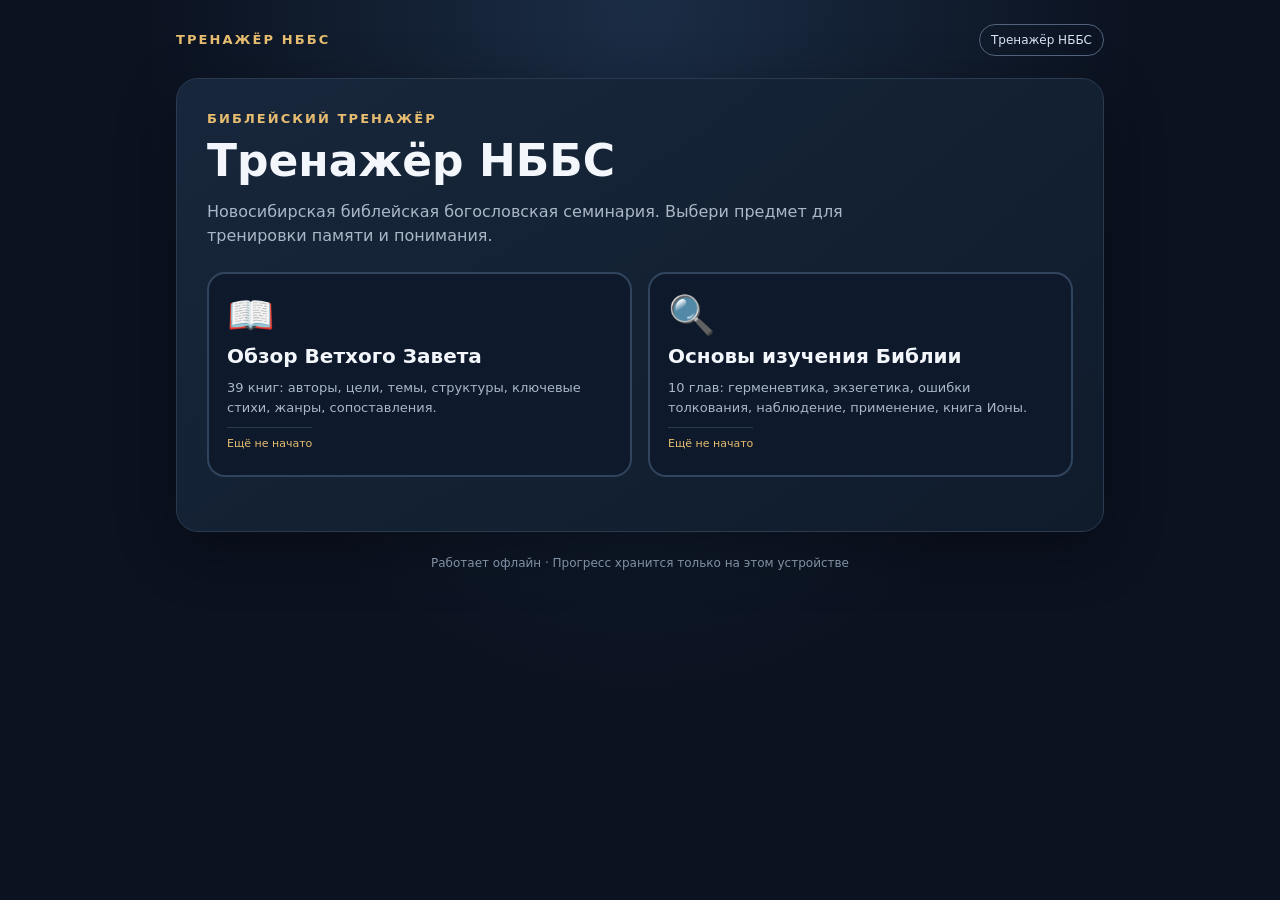
==== commit cf34fad9: "добавил основы изучения библии" ====
--- a/index.html
+++ b/index.html
@@ -1,4 +1,4 @@
-<!doctype html><html lang="ru"><head><meta charset="utf-8"><meta name="viewport" content="width=device-width,initial-scale=1,viewport-fit=cover"><meta name="theme-color" content="#101b2b"><title>Ветхий Завет — тренажёр памяти</title>
+<!doctype html><html lang="ru"><head><meta charset="utf-8"><meta name="viewport" content="width=device-width,initial-scale=1,viewport-fit=cover"><meta name="theme-color" content="#101b2b"><title>Тренажёр НББС</title>
 <style>
 :root{--bg:#0b1220;--panel:#121e30;--text:#f3f6fb;--muted:#aab7c9;--gold:#e6bd70;--green:#49c58b;--red:#ff7777;--blue:#6fb3ff;--line:#2a3a51}
 *{box-sizing:border-box;-webkit-tap-highlight-color:transparent}
@@ -8,8 +8,11 @@
 header{display:flex;align-items:center;justify-content:space-between;gap:12px;margin-bottom:22px;flex-wrap:wrap}
 .brand{font-size:13px;letter-spacing:.16em;text-transform:uppercase;color:var(--gold);font-weight:800}
 h1{font-size:clamp(28px,5vw,44px);line-height:1.08;margin:8px 0}
+h2{font-size:clamp(22px,4vw,32px);line-height:1.15;margin:8px 0}
 .sub{color:var(--muted);max-width:700px}
 .pill{border:1px solid #52627a;border-radius:999px;padding:6px 11px;color:#d9e3f1;font-size:12px;white-space:nowrap}
+.pill-btn{cursor:pointer;background:#243750;color:var(--text)}
+.pill-btn:hover{border-color:var(--gold)}
 .card{background:linear-gradient(145deg,rgba(24,39,60,.97),rgba(16,28,44,.97));border:1px solid var(--line);border-radius:22px;padding:clamp(18px,4vw,30px);box-shadow:0 18px 60px #0005}
 .setup-grid{display:grid;grid-template-columns:repeat(2,minmax(0,1fr));gap:14px;margin:22px 0}
 label{display:block;color:var(--muted);font-size:13px;margin-bottom:6px}
@@ -86,6 +89,15 @@
 .match-selection-bar{display:none;background:#2a3a51;border:1px solid var(--gold);border-radius:10px;padding:10px 12px;margin-bottom:10px;font-size:13px;color:var(--gold);line-height:1.35}
 .match-selection-bar.active{display:block}
 .match-selection-bar strong{color:var(--text);display:block;margin-top:2px}
+/* Subject selection */
+.subject-grid{display:grid;grid-template-columns:repeat(2,minmax(0,1fr));gap:16px;margin:24px 0}
+.subject-card{background:#0e1a2b;border:2px solid #31445d;color:var(--text);border-radius:18px;padding:22px 18px;text-align:left;cursor:pointer;transition:.2s;min-height:180px;display:flex;flex-direction:column;gap:10px;font-family:inherit}
+.subject-card:hover{border-color:var(--gold);transform:translateY(-2px);background:#142238}
+.subject-card:active{transform:scale(.99)}
+.subject-icon{font-size:38px;line-height:1}
+.subject-name{font-size:20px;font-weight:800;line-height:1.2}
+.subject-desc{font-size:13px;color:var(--muted);flex:1}
+.subject-stats{font-size:11px;color:var(--gold);padding-top:8px;border-top:1px solid var(--line)}
 @media (max-width:640px){
   body{padding-bottom:120px}
   .wrap{padding:14px 12px 30px}
@@ -133,16 +145,42 @@
   .book-filter{max-height:150px}
   .book-chip{font-size:12px;padding:7px 11px}
   .cat-btn{font-size:12px;padding:7px 11px}
+  .subject-grid{grid-template-columns:1fr;gap:12px;margin:18px 0}
+  .subject-card{padding:18px 16px;min-height:auto}
+  .subject-icon{font-size:32px}
+  .subject-name{font-size:17px}
 }
 </style></head><body><div class="wrap">
 
-<header><div class="brand">Библейский тренажёр</div><div class="pill" id="topPill">39 книг · тест + сопоставление</div></header>
-
-<section id="intro" class="card">
-  <div class="brand">Запоминай через повторение</div>
-  <h1>Обзор Ветхого Завета</h1>
-  <p class="sub">Все варианты ответов подобраны так, чтобы правдоподобно звучать — правильный не выделяется по длине или формулировке. Придётся действительно вспоминать материал.</p>
-  <div class="notice">Источник — презентация «Обзор Ветхого Завета» и «Тестики на пятёрочку». Фильтр книг работает во всех режимах.</div>
+<header><div class="brand" id="brandName">Тренажёр НББС</div><div id="headerRight"><div class="pill" id="topPill">Тренажёр НББС</div></div></header>
+
+<!-- ЭКРАН ВЫБОРА ПРЕДМЕТА -->
+<section id="subjectSelect" class="card">
+  <div class="brand">Библейский тренажёр</div>
+  <h1>Тренажёр НББС</h1>
+  <p class="sub">Новосибирская библейская богословская семинария. Выбери предмет для тренировки памяти и понимания.</p>
+  <div class="subject-grid">
+    <button class="subject-card" data-subject="ot">
+      <div class="subject-icon">📖</div>
+      <div class="subject-name">Обзор Ветхого Завета</div>
+      <div class="subject-desc">39 книг: авторы, цели, темы, структуры, ключевые стихи, жанры, сопоставления.</div>
+      <div class="subject-stats" id="stats_ot">Загрузка…</div>
+    </button>
+    <button class="subject-card" data-subject="bs">
+      <div class="subject-icon">🔍</div>
+      <div class="subject-name">Основы изучения Библии</div>
+      <div class="subject-desc">10 глав: герменевтика, экзегетика, ошибки толкования, наблюдение, применение, книга Ионы.</div>
+      <div class="subject-stats" id="stats_bs">Загрузка…</div>
+    </button>
+  </div>
+</section>
+
+<!-- ИНТРО ПРЕДМЕТА -->
+<section id="intro" class="card hidden">
+  <div class="brand" id="introBrand">Библейский тренажёр</div>
+  <h1 id="introTitle">Предмет</h1>
+  <p class="sub" id="introSub"></p>
+  <div class="notice" id="introNotice"></div>
 
   <h3 style="margin:6px 0 4px">📊 Твой прогресс</h3>
   <div class="progress-panel">
@@ -156,27 +194,18 @@
   <div class="startrow" style="margin-top:14px"><button class="secondary" id="resetProgress">Сбросить прогресс</button></div>
 
   <div style="margin-top:26px">
-    <label style="font-size:15px;color:var(--text);font-weight:700">📚 Выбрать книги (работает во всех режимах)</label>
-    <p class="filter-hint">Не выбрано — вопросы из всех книг. Выбрано — только из них. <strong id="selectedCount">выбрано: 0 (все книги)</strong></p>
+    <label style="font-size:15px;color:var(--text);font-weight:700" id="filterLabel">📚 Выбрать разделы</label>
+    <p class="filter-hint">Не выбрано — вопросы из всего предмета. Выбрано — только из них. <strong id="selectedCount">выбрано: 0 (всё)</strong></p>
     <div class="cat-buttons" id="catButtons"></div>
     <div class="book-filter" id="bookFilter"></div>
     <div>
       <button type="button" class="mini-btn" id="selectAllBooks">Выбрать все</button>
-      <button type="button" class="mini-btn" id="clearBooks">Сбросить (все книги)</button>
+      <button type="button" class="mini-btn" id="clearBooks">Сбросить (всё)</button>
     </div>
   </div>
 
   <div class="setup-grid" style="margin-top:22px">
-    <div><label for="mode">Режим</label><select id="mode">
-      <option value="all">Все темы вперемешку</option>
-      <option value="match">🔗 Сопоставление (только этот тип)</option>
-      <option value="author">Автор и дата</option>
-      <option value="goal">Цели книг</option>
-      <option value="theme">Главные темы</option>
-      <option value="structure">Структура и жанр</option>
-      <option value="hard">🔥 Сложные (только дистракторы)</option>
-      <option value="mixed">Экзамен — 20 вопросов</option>
-    </select></div>
+    <div><label for="mode">Режим</label><select id="mode"></select></div>
     <div><label for="count">Количество вопросов</label><select id="count">
       <option value="10">10 вопросов</option>
       <option value="20" selected>20 вопросов</option>
@@ -184,7 +213,7 @@
     </select></div>
     <div><label for="order">Порядок</label><select id="order">
       <option value="random">Случайный</option>
-      <option value="sequence">По порядку презентации</option>
+      <option value="sequence">По порядку</option>
     </select></div>
     <div style="display:flex;align-items:flex-end">
       <button class="primary" id="start" style="width:100%">Начать игру →</button>
@@ -192,9 +221,11 @@
   </div>
   <div class="startrow" style="margin-top:8px"><span class="small" id="totalLabel"></span></div>
 
-  <h3 style="margin:28px 0 4px">Все 39 книг Ветхого Завета</h3>
-  <p class="small">Список охватывает протестантский канон. Прогресс по книге показан справа.</p>
+  <h3 style="margin:28px 0 4px" id="listTitle">Все разделы</h3>
+  <p class="small" id="listSub">Прогресс по разделу показан справа.</p>
   <div class="booklist" id="booklist"></div>
+
+  <div class="startrow" style="margin-top:22px"><button class="secondary" id="backToSubject">← Сменить предмет</button></div>
 </section>
 
 <section id="game" class="card hidden">
@@ -205,7 +236,7 @@
   <h2 class="question" id="question"></h2>
   <div class="answers" id="answers"></div>
   <div id="feedback" class="feedback hidden" aria-live="polite"></div>
-  <div class="controls"><button class="secondary" id="quit">Завершить</button><button class="primary" id="next" disabled>Следующий вопрос →</button></div>
+  <div class="controls"><button class="secondary" id="quit">Завершить</button><button class="primary" id="next" disabled>Следующий →</button></div>
 </section>
 
 <section id="result" class="card result hidden">
@@ -222,279 +253,333 @@
 <script>
 "use strict";
 
-/* ============ БАЗА ВОПРОСОВ С УСЛОЖНЁННЫМИ ДИСТРАКТОРАМИ ============ */
-const QUESTIONS = [
+/* ============================================================
+   ПРЕДМЕТЫ
+   ============================================================ */
+const SUBJECTS = {
+  ot: { name: "Обзор Ветхого Завета", introTitle: "Обзор Ветхого Завета",
+        sub: "Проверь, насколько хорошо ты запомнил авторов, цели, главные темы, структуры и особенности книг. Неверные ответы подобраны максимально близко к правде — чтобы приходилось действительно думать.",
+        notice: "Источник — презентация «Обзор Ветхого Завета» и «Тестики на пятёрочку». Фильтр книг работает во всех режимах.",
+        filterLabel: "📚 Выбрать книги (работает во всех режимах)",
+        listTitle: "Все 39 книг Ветхого Завета",
+        listSub: "Список охватывает протестантский канон. Прогресс по книге показан справа.",
+        noChoiceMsg: "Не выбрано — вопросы из всех книг. Выбрано — только из них.",
+        pill: "39 книг · тест + сопоставление" },
+  bs: { name: "Основы изучения Библии", introTitle: "Основы изучения Библии",
+        sub: "Герменевтика, экзегетика, принципы толкования, ошибки, наблюдение, применение. Вопросы и сопоставления по всем 10 главам конспекта НББС.",
+        notice: "Источник — конспект курса «Основы изучения Библии» (НББС, преподаватель С.Г. Кузнецов). Фильтр по главам работает во всех режимах.",
+        filterLabel: "📖 Выбрать главы (работает во всех режимах)",
+        listTitle: "Все 10 глав курса",
+        listSub: "Прогресс по каждой главе показан справа.",
+        noChoiceMsg: "Не выбрано — вопросы из всех глав. Выбрано — только из них.",
+        pill: "10 глав · тест + сопоставление" }
+};
+
+const MODES_OT = [
+  {v:"all", l:"Все темы вперемешку"},
+  {v:"match", l:"🔗 Сопоставление (только этот тип)"},
+  {v:"author", l:"Автор и дата"},
+  {v:"goal", l:"Цели книг"},
+  {v:"theme", l:"Главные темы"},
+  {v:"structure", l:"Структура и жанр"},
+  {v:"hard", l:"🔥 Сложные (только дистракторы)"},
+  {v:"mixed", l:"Экзамен — 20 вопросов"}
+];
+const MODES_BS = [
+  {v:"all", l:"Все темы вперемешку"},
+  {v:"match", l:"🔗 Сопоставление (только этот тип)"},
+  {v:"definition", l:"Определения"},
+  {v:"example", l:"Примеры и иллюстрации"},
+  {v:"theme", l:"Темы и содержание"},
+  {v:"keyverse", l:"Ключевые стихи"},
+  {v:"hard", l:"🔥 Сложные"},
+  {v:"mixed", l:"Экзамен — 20 вопросов"}
+];
+
+/* ============================================================
+   ВОПРОСЫ ОВЗ (сокращённые, базовая база)
+   ============================================================ */
+const QUESTIONS_OT = [
 {book:"Введение",category:"Введение",q:"Какие две основные причины пренебрежения Ветхим Заветом названы в курсе?",a:["Исторические причины и сложность Ветхого Завета","Богословское несоответствие Новому Завету и отсутствие святоотеческих толкований","Отсутствие современных переводов и гонения на церковь в XX веке","Влияние языческих культур и политические запреты на чтение"],correct:0,why:"Слайд прямо называет две причины: исторические причины пренебрежения и сложность Ветхого Завета."},
-{book:"Введение",category:"Введение",q:"Какой процент всей Библии составляет Ветхий Завет?",a:["Около 74% (¾ всей Библии)","Около 60%","Около 80%","Около 90%"],correct:0,why:"В презентации указано: Ветхий Завет составляет ¾ всей Библии, это около 74%."},
-{book:"Введение",category:"Введение",q:"Какое последствие пренебрежения Ветхим Заветом названо первым у Уолтера Кайзера?",a:["Мы лишаем Библию её собственного фундамента для определения того, кем является Мессия","Мы утрачиваем библейское обоснование учения об оправдании верой","Мы теряем понимание ветхозаветной системы жертвоприношений и её связи с Христом","Мы не можем обосновать новозаветное учение о воскресении из Писания"],correct:0,why:"Кайзер: отвергая ВЗ как авторитетное откровение, мы лишаем Библию её собственного фундамента для определения того, кем является Мессия, а кем Он не является."},
+{book:"Введение",category:"Введение",q:"Какой процент всей Библии составляет Ветхий Завет?",a:["Около 74% (¾ всей Библии)","Около 60%","Около 80%","Около 90%"],correct:0,why:"В презентации: Ветхий Завет составляет ¾ всей Библии, около 74%."},
 {book:"Введение",category:"Канон",q:"Какой собор, по популярному заблуждению, определил границы ветхозаветного канона?",a:["Ямнийский собор 90 г. по Р.Х.","Никейский собор 325 г.","Лаодикийский собор 363 г.","Карфагенский собор 397 г."],correct:0,why:"Кайзер опровергает тезис о том, что Ямнийский собор (90 г.) определил канон."},
-{book:"Введение",category:"Канон",q:"Какие две книги вызывали споры на Ямнийском соборе (по Кайзеру)?",a:["Екклесиаст и Песнь Песней","Есфирь и Даниил","Притчи и Псалтирь","Иезекииль и Иов"],correct:0,why:"Споры возникали только о книгах Екклесиаста и Песни Песней, и то не по поводу каноничности, а по поводу их толкования."},
-{book:"Пятикнижие",category:"Введение",q:"От какого греческого слова происходит термин «Пятикнижие»?",a:["Пентатеухос (πεντάτευχος) — «пять свитков/частей»","Гексапла (ἑξαπλᾶ) — «шестикратное издание»","Тетраграмматон (τετραγράμματον) — «четырёхбуквенное имя»","Полиглотта (πολύγλωττος) — «многоязычная книга»"],correct:0,why:"Термин пришёл из греч. πεντάτευχος — «книга, состоящая из пяти частей»."},
-{book:"Пятикнижие",category:"Введение",q:"Что означает еврейское слово «Тора» и от какого глагола оно происходит?",a:["«Наставление, указание» — от глагола яра («бросать, стрелять, попадать в цель»)","«Свидетельство» — от глагола ана («отвечать, свидетельствовать»)","«Закон» — от глагола шахар («искать, искать ранним утром»)","«Заповедь» — от глагола цава («приказывать, заповедовать»)"],correct:0,why:"«Тора» происходит от евр. глагола яра («бросать/стрелять/попадать в цель») и означает инструкцию (руководство), позволяющую дойти до цели."},
-{book:"Пятикнижие",category:"Тема",q:"Какие три из пяти центральных тем Пятикнижия названы в презентации?",a:["Бог как учредитель народа, Бог действующий в истории, план спасения","Святость как характер Бога, завет как форма отношений, закон как руководство","Творение как основание, патриархи как начало, исход как кульминация","Бог как Творец, Израиль как избранный народ, земля как наследие"],correct:0,why:"Слайд 16 перечисляет: 1) Бог как учредитель народа; 2) Бог, действующий в истории; 3) План спасения; 4) Спасение как действие Бога; 5) Святость — это характер Бога."},
-{book:"Пятикнижие",category:"Автор",q:"Кому традиция приписывает авторство Пятикнижия (по Прокопенко)?",a:["Моисею, вероятно, за исключением последних стихов Второзакония о его смерти","Моисею полностью, включая последние стихи Второзакония о его смерти","Моисею и Аарону как соавторам, с последующей редакцией Ездры","Моисею и Иисусу Навину, который завершил книгу после смерти Моисея"],correct:0,why:"Прокопенко: автором всего Пятикнижия является Моисей, вероятно, за исключением только последних стихов Второзакония."},
-{book:"Пятикнижие",category:"Структура",q:"Какой документ лежит в основе структуры книги Второзаконие?",a:["Форма договора сюзерена (вассала) — хеттские договоры II тыс. до н.э.","Ассирийские договоры I тыс. до н.э. — с проклятиями и благословениями","Египетские храмовые надписи — с перечислением даров и жертв","Вавилонский кодекс Хаммурапи — с казуистическими законами"],correct:0,why:"Структура Второзакония больше соответствует хеттским договорам II тыс. до н.э."},
-
-{book:"Бытие",category:"Цель",q:"Какую первостепенную цель книги Бытие выделяет А. Прокопенко?",a:["Показать историю взаимоотношений Яхве с Израилем, обосновывающую Его единоличную власть над народом","Показать происхождение мира и человека как основание для богословия творения","Объяснить происхождение народов и их расселение после потопа","Дать патриархальный образец веры для последующих поколений Израиля"],correct:0,why:"Слайд о цели Бытия называет книгу исторической преамбулой к завету Бога с Израилем."},
-{book:"Бытие",category:"Автор",q:"Что презентация говорит об авторстве книги Бытие?",a:["В самой книге автор не назван; традиции приписывают Пятикнижие Моисею","В самой книге автор назван Моисеем в первом стихе; традиция это подтверждает","В самой книге автор не назван; традиция приписывает её Аврааму как источнику преданий","В самой книге автор не назван; традиция приписывает её Ездре как редактору"],correct:0,why:"Презентация подчёркивает отсутствие прямого указания в самой книге и традиционную атрибуцию Моисею."},
-{book:"Бытие",category:"Тема",q:"Какие две большие части выделены в структуре Бытия?",a:["Первобытная история (1–11) и патриархальная история (12–50)","История творения (1–2) и история грехопадения (3–11)","История Ноя (6–9) и история Авраама (12–25)","История Иакова (27–36) и история Иосифа (37–50)"],correct:0,why:"В презентации: четыре события в главах 1–11 и четыре патриарха в главах 12–50."},
-{book:"Бытие",category:"Структура",q:"Какие четыре события входят в первобытную историю Бытия (главы 1–11)?",a:["Сотворение, грехопадение, потоп, народы","Сотворение, грехопадение, Каин и Авель, потоп","Потоп, Вавилонская башня, призвание Авраама, Содом","Грехопадение, потоп, завет с Ноем, расселение народов"],correct:0,why:"Бытие 1–11: сотворение (1–2), грехопадение (3–5), потоп (6–9), народы (10–11)."},
-{book:"Бытие",category:"Структура",q:"Какие четыре патриарха выделены в Бытии 12–50?",a:["Авраам (12–24), Исаак (25–26), Иаков (27–36), Иосиф (37–50)","Авраам (12–25), Исаак (26–27), Иаков (28–36), Иосиф (37–50)","Авраам (12–23), Исаак (24–26), Иаков (27–35), Иосиф (36–50)","Авраам (12–25), Исаак (26–28), Иаков (29–36), Иосиф (37–50)"],correct:0,why:"В презентации: четыре патриарха в главах 12–50 — Авраам, Исаак, Иаков, Иосиф."},
-{book:"Исход",category:"Тема",q:"Какие два основных события описывает книга Исход?",a:["Выход Израиля из Египта и установление союза с Богом","Строительство скинии и установление системы жертвоприношений","Призвание Моисея и десять казней египетских","Дарование закона на Синае и поклонение золотому тельцу"],correct:0,why:"В презентации названы спасение из Египта и вновь установленный союз Израиля с Богом."},
-{book:"Исход",category:"Цель",q:"Для чего Бог освобождает Израиль согласно целям книги Исход?",a:["Чтобы сделать его Своим народом и заключить с ним завет","Чтобы привести его в землю обетованную и исполнить обещание Аврааму","Чтобы показать Свою силу фараону и всем народам земли","Чтобы установить систему жертвоприношений и священства"],correct:0,why:"Цели на слайде: открыть имя и характер Бога, показать память о завете, освободить Израиль и заключить завет."},
-{book:"Исход",category:"Автор",q:"Кому презентация приписывает авторство Исхода?",a:["Моисею","Моисею и Аарону как соавторам","Моисею с последующей редакцией Иисуса Навина","Моисею с последующей редакцией Ездры"],correct:0,why:"На слайде «Автор/дата» указано: автор — Моисей."},
+{book:"Пятикнижие",category:"Введение",q:"От какого греческого слова происходит термин «Пятикнижие»?",a:["Пентатеухос (πεντάτευχος) — «пять свитков/частей»","Гексапла (ἑξαπλᾶ) — «шестикратное издание»","Тетраграмматон — «четырёхбуквенное имя»","Полиглотта — «многоязычная книга»"],correct:0,why:"Термин пришёл из греч. πεντάτευχος — «книга из пяти частей»."},
+{book:"Пятикнижие",category:"Тема",q:"Какие три из пяти центральных тем Пятикнижия названы в презентации?",a:["Бог как учредитель народа, Бог действующий в истории, план спасения","Святость как характер Бога, завет как форма отношений, закон как руководство","Творение как основание, патриархи как начало, исход как кульминация","Бог как Творец, Израиль как избранный народ, земля как наследие"],correct:0,why:"Слайд перечисляет: 1) Бог — учредитель народа; 2) Бог действует в истории; 3) План спасения; 4) Спасение — действие Бога; 5) Святость — характер Бога."},
+{book:"Пятикнижие",category:"Структура",q:"Какой документ лежит в основе структуры Второзакония?",a:["Форма договора сюзерена (вассала) — хеттские договоры II тыс. до н.э.","Ассирийские договоры I тыс. до н.э. — с проклятиями и благословениями","Египетские храмовые надписи — с перечислением даров","Вавилонский кодекс Хаммурапи — с казуистическими законами"],correct:0,why:"Структура Второзакония больше соответствует хеттским договорам II тыс. до н.э."},
+{book:"Бытие",category:"Цель",q:"Какую первостепенную цель книги Бытие выделяет А. Прокопенко?",a:["Показать историю взаимоотношений Яхве с Израилем, обосновывающую Его единоличную власть","Показать происхождение мира и человека как основание для богословия творения","Объяснить происхождение народов и их расселение после потопа","Дать патриархальный образец веры для последующих поколений"],correct:0,why:"Слайд о цели Бытия называет книгу исторической преамбулой к завету Бога с Израилем."},
+{book:"Бытие",category:"Структура",q:"Какие две большие части выделены в структуре Бытия?",a:["Первобытная история (1–11) и патриархальная история (12–50)","История творения (1–2) и история грехопадения (3–11)","История Ноя (6–9) и история Авраама (12–25)","История Иакова (27–36) и история Иосифа (37–50)"],correct:0,why:"Четыре события в главах 1–11 и четыре патриарха в главах 12–50."},
+{book:"Бытие",category:"Структура",q:"Какие четыре патриарха выделены в Бытии 12–50?",a:["Авраам (12–24), Исаак (25–26), Иаков (27–36), Иосиф (37–50)","Авраам (12–25), Исаак (26–27), Иаков (28–36), Иосиф (37–50)","Авраам (12–23), Исаак (24–26), Иаков (27–35), Иосиф (36–50)","Авраам (12–25), Исаак (26–28), Иаков (29–36), Иосиф (37–50)"],correct:0,why:"В презентации: Авраам, Исаак, Иаков, Иосиф."},
+{book:"Исход",category:"Тема",q:"Какие два основных события описывает книга Исход?",a:["Выход Израиля из Египта и установление союза с Богом","Строительство скинии и установление системы жертвоприношений","Призвание Моисея и десять казней египетских","Дарование закона на Синае и поклонение золотому тельцу"],correct:0,why:"Спасение из Египта и вновь установленный союз Израиля с Богом."},
+{book:"Исход",category:"Автор",q:"Кому презентация приписывает авторство Исхода?",a:["Моисею","Моисею и Аарону как соавторам","Моисею с редакцией Иисуса Навина","Моисею с редакцией Ездры"],correct:0,why:"На слайде: автор — Моисей."},
 {book:"Исход",category:"Структура",q:"Какова структура книги Исход?",a:["Выход из Египта/избавление (1–18), заключение завета (19–24), строительство скинии (25–40)","Притеснение (1–11), казни (12–15), странствие (16–18), завет (19–40)","Избавление (1–15), завет (16–24), скиния (25–40)","Призвание Моисея (1–6), казни (7–12), исход (13–18), закон (19–40)"],correct:0,why:"Исход: избавление (1–18), закон/завет (19–24), скиния (25–40)."},
 {book:"Левит",category:"Тема",q:"Как сформулирована центральная задача книги Левит?",a:["Научить, как поклоняться Богу, живущему среди народа, и как свято жить перед Ним","Установить систему жертвоприношений, священства и законов чистоты","Объяснить, как Израиль должен отличаться от окружающих народов","Показать, как Божье присутствие в скинии освящает весь народ"],correct:0,why:"Слайды подчёркивают Божье присутствие, поклонение и святую жизнь."},
-{book:"Левит",category:"Цель",q:"Что должна обеспечить книга Левит согласно презентации?",a:["Святую жизнь Израиля в присутствии святого Бога и искупление через жертвы","Правильное функционирование скинии и служения священников","Отделение Израиля от языческих народов через законы чистоты","Прощение грехов через систему пяти жертв и День искупления"],correct:0,why:"В цели Левита включены святость, жертвенная система, прощение и отделение Израиля."},
-{book:"Левит",category:"Структура",q:"Какова структура книги Левит?",a:["Путь к Богу — жертва (1–17); ежедневная жизнь с Богом — освящение (18–27)","Жертвы (1–7); священство (8–10); чистота (11–15); День искупления (16–17); святость (18–27)","Законы о жертвах (1–10); законы о чистоте (11–15); законы о святости (16–27)","Скиния (1–10); чистота (11–17); освящение (18–27)"],correct:0,why:"Левит: I. Путь к Богу — жертва (1–17). II. Ежедневная жизнь с Богом — освящение (18–27)."},
-{book:"Числа",category:"Тема",q:"Почему поколение исхода не вошло в Землю Обетованную согласно книге Числа?",a:["Из-за неверия и непослушания Богу","Из-за отказа Моисея вести народ после разведки","Из-за поражения от амаликитян и хананеев","Из-за ропота и бунта Корея, Дафана и Авирона"],correct:0,why:"Презентация связывает гибель поколения в пустыне с неверностью и непослушанием."},
-{book:"Числа",category:"Автор",q:"Кому приписывается авторство книги Числа?",a:["Моисею","Моисею и Аарону","Моисею с последующей редакцией Ездры","Моисею с последующей редакцией Иисуса Навина"],correct:0,why:"На слайде авторства приведена ссылка Чис. 33:2 как свидетельство записи Моисеем."},
-{book:"Числа",category:"Структура",q:"Какова структура книги Числа (по простому плану)?",a:["Первое поколение погибает в пустыне (1–25); второе поколение готовится войти в Землю (26–36)","Перепись (1–4); законы (5–10); путь от Синая (11–14); странствие (15–25); новое поколение (26–36)","Синай (1–10); пустыня (11–19); равнины Моава (20–36)","Порядок (1–10); беспорядок (11–25); восстановление порядка (26–36)"],correct:0,why:"Простой план: I. Первое поколение погибает в пустыне (1–25). II. Второе поколение готовится войти в Землю (26–36)."},
+{book:"Левит",category:"Структура",q:"Какова структура книги Левит?",a:["Путь к Богу — жертва (1–17); ежедневная жизнь с Богом — освящение (18–27)","Жертвы (1–7); священство (8–10); чистота (11–15); День искупления (16–17); святость (18–27)","Законы о жертвах (1–10); законы о чистоте (11–15); законы о святости (16–27)","Скиния (1–10); чистота (11–17); освящение (18–27)"],correct:0,why:"Левит: I. Путь к Богу — жертва (1–17). II. Ежедневная жизнь — освящение (18–27)."},
+{book:"Числа",category:"Тема",q:"Почему поколение исхода не вошло в Землю Обетованную?",a:["Из-за неверия и непослушания Богу","Из-за отказа Моисея вести народ после разведки","Из-за поражения от амаликитян и хананеев","Из-за ропота и бунта Корея, Дафана и Авирона"],correct:0,why:"Презентация связывает гибель поколения в пустыне с неверностью и непослушанием."},
+{book:"Числа",category:"Структура",q:"Какова структура книги Числа (по простому плану)?",a:["Первое поколение погибает в пустыне (1–25); второе поколение готовится войти в Землю (26–36)","Перепись (1–4); законы (5–10); путь от Синая (11–14); странствие (15–25); новое поколение (26–36)","Синай (1–10); пустыня (11–19); равнины Моава (20–36)","Порядок (1–10); беспорядок (11–25); восстановление порядка (26–36)"],correct:0,why:"Простой план: I. Первое поколение погибает в пустыне (1–25). II. Второе готовится войти (26–36)."},
 {book:"Второзаконие",category:"Цель",q:"Какова одна из основных целей Второзакония?",a:["Актуализировать закон и завет для нового поколения перед входом в землю","Дать свод законов для жизни в земле обетованной после завоевания","Обновить завет с новым поколением после сорока лет странствия","Подготовить народ к переходу через Иордан под руководством Иисуса Навина"],correct:0,why:"На слайде цели: актуализация закона и призыв верно следовать завету."},
-{book:"Второзаконие",category:"Жанр",q:"В каком виде представлена книга Второзаконие согласно презентации?",a:["Как основные обращения Моисея к Израилю — прощальная речь","Как свод законов, полученных на Синае, с комментариями Моисея","Как историческое повествование о странствии в пустыне","Как собрание благословений и проклятий завета"],correct:0,why:"Презентация описывает книгу как проповедь/прощальные обращения Моисея."},
-{book:"Второзаконие",category:"Структура",q:"Какова структура Второзакония (по Прокопенко)?",a:["1-я проповедь (прошлое, 1–4); 2-я проповедь (настоящее, 5–26); 3-я проповедь (будущее, 27–30); историческое дополнение (31–34)","Проповедь о прошлом (1–4); проповедь о законе (5–11); свод законов (12–26); благословения и проклятия (27–30); дополнение (31–34)","Введение (1–4); закон (5–26); завет (27–30); песнь Моисея (31–34)","Исторический пролог (1–4); условия завета (5–26); благословения и проклятия (27–28); обновление завета (29–30); дополнение (31–34)"],correct:0,why:"Прокопенко: 1) Первая проповедь (1–4); 2) Вторая проповедь (5–26); 3) Третья проповедь (27–30); 4) Историческое дополнение (31–34)."},
-
-{book:"Иисус Навин",category:"Автор",q:"Кому традиция, приведённая в презентации, приписывает книгу Иисуса Навина?",a:["Иисусу Навину","Иисусу Навину и Елеазару священнику","Иисусу Навину с добавлением последних стихов о его смерти","Иисусу Навину как основному автору с редакцией Самуила"],correct:0,why:"На слайде об авторстве указано: автор — Иисус Навин; приведена иудейская традиция."},
+{book:"Второзаконие",category:"Структура",q:"Какова структура Второзакония (по Прокопенко)?",a:["1-я проповедь (прошлое, 1–4); 2-я проповедь (настоящее, 5–26); 3-я проповедь (будущее, 27–30); историческое дополнение (31–34)","Проповедь о прошлом (1–4); проповедь о законе (5–11); свод законов (12–26); благословения и проклятия (27–30); дополнение (31–34)","Введение (1–4); закон (5–26); завет (27–30); песнь Моисея (31–34)","Исторический пролог (1–4); условия завета (5–26); благословения (27–28); обновление (29–30); дополнение (31–34)"],correct:0,why:"Прокопенко: 1) Первая проповедь (1–4); 2) Вторая (5–26); 3) Третья (27–30); 4) Дополнение (31–34)."},
 {book:"Иисус Навин",category:"Тема",q:"Какой основной этап истории Израиля описывает книга Иисуса Навина?",a:["Вхождение в землю и её завоевание/разделение","Завоевание земли и установление системы судей","Переход через Иордан и обновление завета в Сихеме","Распределение земли между коленами и служение в скинии"],correct:0,why:"Разделы книги посвящены завоеванию земли и её распределению."},
-{book:"Иисус Навин",category:"Структура",q:"Какова структура книги Иисуса Навина?",a:["Вхождение в землю (1–5); завоевание (6–12); распределение (13–22); сохранение (23–24)","Переход через Иордан (1–5); центральная кампания (6–8); южная (9–10); северная (11–12); раздел (13–24)","Подготовка (1–2); переход (3–4); завоевание (5–12); раздел (13–22); прощание (23–24)","Призвание Иисуса (1); завоевание (2–12); раздел (13–21); города убежища (20–21); прощание (22–24)"],correct:0,why:"Иисус Навин: 1) Вхождение (1–5); 2) Завоевание (6–12); 3) Распределение (13–22); 4) Сохранение (23–24)."},
-{book:"Судьи",category:"Автор",q:"Какой автор назван в ранней иудейской традиции как составитель книги Судей?",a:["Самуил","Самуил и Давид как соавторы","Самуил с добавлением редакции Ездры","Самуил и Соломон как соавторы"],correct:0,why:"Презентация приводит традицию Талмуда, приписывающую Самуилу книги Судей и Руфь."},
-{book:"Судьи",category:"Тема",q:"Какая повторяющаяся характеристика эпохи Судей подчёркивается в презентации?",a:["Каждый делал то, что ему казалось справедливым","Народ постоянно впадал в идолопоклонство и был наказываем","Судьи были временными лидерами, поставленными Богом","Израиль не смог полностью изгнать хананеев из земли"],correct:0,why:"Эта формула из Суд. 21:25 используется при описании исторического фона книги."},
-{book:"Судьи",category:"Тема",q:"Сколько примерно лет длился период Судей?",a:["Около 390 лет","Около 300 лет","Около 450 лет","Около 500 лет"],correct:0,why:"В презентации указано: правление судей около 390 лет."},
-{book:"Судьи",category:"Структура",q:"Какова структура книги Судей?",a:["Непослушание (1–3); истории судей (3–16); отступничество (17–21)","Введение (1–2); цикл судей (3–16); приложения (17–21)","Неполное послушание (1–2); идолопоклонство (2–3); судьи (3–16); анархия (17–21)","Завоевание (1); отступничество (2–3); судьи (4–16); развращение (17–21)"],correct:0,why:"Судьи: I. Непослушание (1–3); II. История судей (3–16); III. Отступничество (17–21)."},
-{book:"Судьи",category:"Тема",q:"Какой цикл повторяется в книге Судей?",a:["Грех → угнетение → вопль → избавление → новый грех","Отступничество → наказание → покаяние → мир → новое отступничество","Идолопоклонство → плен → возвращение → реформа → новое идолопоклонство","Неверность → суд → плач → прощение → восстановление завета"],correct:0,why:"Цикл: израильтяне грешили → Бог наказывал → взывали к Богу → Бог посылал судей для избавления."},
-{book:"Руфь",category:"Цель",q:"Зачем, согласно презентации, написана книга Руфь?",a:["Показать действие Божьего провидения, заветной верности и благодати даже в тёмные времена Судей","Объяснить происхождение династии Давида и его право на престол","Показать включение язычников в мессианскую линию через веру","Дать образец семейной верности и искупления в эпоху хаоса"],correct:0,why:"Слайды о целях Руфи подчёркивают провидение, благодать к язычнице и происхождение Давида."},
-{book:"Руфь",category:"Тема",q:"Какое еврейское понятие названо ключевым для книги Руфь?",a:["Хэсэд — заветная, жертвенная любовь и верность","Геула — родственное искупление и выкуп","Эмуна — вера и верность Богу","Шалом — мир и целостность отношений"],correct:0,why:"На слайде отмечено, что слово хэсэд встречается трижды и является ключевым."},
-{book:"Руфь",category:"Структура",q:"Какова структура книги Руфь (по Прокопенко)?",a:["Возвращение (1); жатва (2); помолвка (3); свадьба и наследник (4:1–17); родословие Давида (4:18–22)","Кризис (1); надежда (2); осложнение (3); разрешение (4:1–17); родословие (4:18–22)","Возвращение (1); встреча с Воозом (2); просьба (3); выкуп (4:1–12); родословие (4:13–22)","Введение (1:1–5); кризис (1:6–22); встреча (2); осложнение (3); разрешение (4)"],correct:0,why:"Прокопенко: I. Возвращение 1; II. Жатва 2; III. Помолвка 3; IV. Свадьба 4:1–17; V. Родословие 4:18–22."},
-{book:"1–2 Царств",category:"Тема",q:"Какой исторический переход связан с книгами Царств (1–2 Царств)?",a:["Переход от судей к монархии: Саул, Давид и становление царской власти","Переход от теократии к монархии и упадок судейского правления","Переход от скинии к храму и централизация богослужения","Переход от эпохи завоевания к эпохе судей и пророков"],correct:0,why:"В презентации материал о ранней монархии связан с падением Саула и возвышением Давида."},
-{book:"1–2 Царств",category:"Автор",q:"Что можно сказать об авторе книг Самуила на основании презентации?",a:["В самой книге авторство не указано однозначно; приводится традиционная связь с Самуилом","В самой книге авторство не указано; традиция приписывает её Самуилу и Давиду","В самой книге авторство не указано; традиция приписывает её пророкам Нафану и Гаду","В самой книге авторство не указано; традиция приписывает её Ездре как редактору"],correct:0,why:"Презентация рассматривает традиционную атрибуцию и исторический контекст ранней монархии."},
-{book:"1–2 Царств",category:"Тема",q:"Какой временной промежуток охватывают книги 1–2 Царств?",a:["1043–586 гг. до н.э.","1050–931 гг. до н.э.","1043–722 гг. до н.э.","1020–586 гг. до н.э."],correct:0,why:"В презентации: монархия 1043–586 гг. до н.э."},
-{book:"3–4 Царств",category:"Цель",q:"Какой богословский акцент презентация выделяет в книгах Царств?",a:["Последствия греха и непослушания в противоположность благословениям за послушание","Верность завету и её роль в сохранении династии Давида","Роль пророков как контрольной инстанции над царской властью","Святость храма и centrality Иерусалима как места поклонения"],correct:0,why:"На слайде о целях исторических книг сказано, что Царства подчёркивают последствия греха."},
-{book:"3–4 Царств",category:"Тема",q:"Что такое «богословие воздаяния» в книгах Царств?",a:["Послушание Божьим заповедям приносит благословение, а непослушание — неудачу","Бог воздаёт каждому по его социальному статусу и положению в обществе","Бог воздаёт только в загробной жизни, а земная жизнь не связана с послушанием","Воздаяние относится только к языческим народам, а не к Израилю"],correct:0,why:"Автор оценивает каждого царя по верности Богу: послушание → благословение, непослушание → неудача."},
-{book:"3–4 Царств",category:"Автор",q:"Какая дата завершения книг Царств названа в презентации?",a:["После 561 г. до н.э. — даты последнего описанного события","После 586 г. до н.э. — даты разрушения Иерусалима","После 539 г. до н.э. — даты указа Кира","После 445 г. до н.э. — даты прибытия Неемии"],correct:0,why:"Книги Царств завершены после 561 г. до н.э. — даты последнего описанного события."},
-{book:"3–4 Царств",category:"Структура",q:"Какова структура 3 Царств?",a:["Царство объединённое/Соломон (1–11); царство разделённое/много царей (12–22)","Соломон (1–11); разделение (12); цари Израиля и Иуды (13–16); Ахав и Илия (17–22)","Воцарение Соломона (1–2); мудрость Соломона (3–10); отступничество Соломона (11); разделение (12–22)","Давид и Соломон (1–2); храм (3–10); отступничество (11); пророки (12–22)"],correct:0,why:"3 Царств: I. Объединённое царство (1–11); II. Разделённое царство (12–22)."},
-{book:"3–4 Царств",category:"Структура",q:"Какова структура 4 Царств?",a:["Царство разделено/падение Израиля (1–17); выживающее царство/падение Иудеи (18–25)","Елисей (1–8); Ииуй (9–10); падение Израиля (11–17); Езекия и Иосия (18–23); падение Иудеи (24–25)","Пророки (1–8); цари Израиля (9–17); цари Иуды (18–25)","Разделённое царство (1–17); реформы (18–23); плен (24–25)"],correct:0,why:"4 Царств: I. Разделённое царство/падение Израиля (1–17); II. Выживающее царство/падение Иудеи (18–25)."},
-{book:"3–4 Царств",category:"История",q:"Назовите два катастрофических события для государственности Израиля и их даты.",a:["Падение Самарии (722 г. до н.э.) и падение Иерусалима (586 г. до н.э.)","Падение Ниневии (612 г. до н.э.) и битва при Кархемише (605 г. до н.э.)","Разрушение Силома (1050 г. до н.э.) и падение Самарии (722 г. до н.э.)","Битва при Мегиддо (609 г. до н.э.) и падение Иерусалима (586 г. до н.э.)"],correct:0,why:"Северное царство пало в 722 г. (Самария), Южное — в 586 г. (Иерусалим)."},
-{book:"1–2 Паралипоменон",category:"Цель",q:"Для какой аудитории летописец творчески использовал прежние библейские повествования?",a:["Для нужд послепленной общины","Для нужд израильтян в вавилонском плену","Для нужд северного царства перед падением Самарии","Для нужд иудеев в персидской диаспоре"],correct:0,why:"Презентация говорит, что летописец писал историю Божьего действия в Израиле, отвечая нуждам послепленной общины."},
-{book:"1–2 Паралипоменон",category:"Тема",q:"С какими книгами особенно полезно сопоставлять Паралипоменон согласно презентации?",a:["С книгами Самуила и Царей","С книгами Ездры и Неемии","С книгами Царств и пророками","С Пятикнижием и книгами Судей"],correct:0,why:"Слайды прямо предлагают рассмотреть взаимосвязь Паралипоменон с Самуилом и Царями."},
-{book:"1–2 Паралипоменон",category:"Жанр",q:"Почему Паралипоменон называют «первым библейским комментарием»?",a:["Он творчески пересказывает и толкует книги Самуила и Царей, опуская одни эпизоды и добавляя другие","Он содержит только генеалогии и списки, дополняющие книги Царей","Он написан на арамейском языке и объясняет еврейские тексты","Он цитирует только Новый Завет и толкует его в свете Ветхого"],correct:0,why:"Летописец творчески использовал прежние повествования, опуская, например, историю с Вирсавией."},
-{book:"Ездра",category:"Цель",q:"Какой центральный акцент связан с книгой Ездры в презентации?",a:["Возвращение из плена и восстановление общины, включая храм и жизнь по Закону","Возвращение из плена и восстановление стен Иерусалима","Восстановление храма и реформы священства при Зоровавеле","Возрождение народа через публичное чтение закона Ездрой"],correct:0,why:"Раздел Ездры и Неемии посвящён возвращению и восстановлению после плена."},
-{book:"Неемия",category:"Тема",q:"Какое дело связано с Неемией в презентации?",a:["Восстановление стен Иерусалима и упорядочение жизни общины","Восстановление храма и реформы священства","Возрождение народа через публичное чтение закона","Организация возвращения из Вавилона и перепись народа"],correct:0,why:"В структуре Неемии и историческом контексте центрально восстановление Иерусалима."},
+{book:"Судьи",category:"Тема",q:"Какая повторяющаяся характеристика эпохи Судей подчёркивается в презентации?",a:["Каждый делал то, что ему казалось справедливым","Народ постоянно впадал в идолопоклонство и был наказываем","Судьи были временными лидерами, поставленными Богом","Израиль не смог полностью изгнать хананеев из земли"],correct:0,why:"Формула из Суд. 21:25 используется при описании исторического фона."},
+{book:"Судьи",category:"Тема",q:"Сколько примерно лет длился период Судей?",a:["Около 390 лет","Около 300 лет","Около 450 лет","Около 500 лет"],correct:0,why:"Правление судей около 390 лет."},
+{book:"Судьи",category:"Тема",q:"Какой цикл повторяется в книге Судей?",a:["Грех → угнетение → вопль → избавление → новый грех","Отступничество → наказание → покаяние → мир → новое отступничество","Идолопоклонство → плен → возвращение → реформа → новое идолопоклонство","Неверность → суд → плач → прощение → восстановление завета"],correct:0,why:"Цикл: израильтяне грешили → Бог наказывал → взывали → Бог посылал судей."},
+{book:"Руфь",category:"Тема",q:"Какое еврейское понятие названо ключевым для книги Руфь?",a:["Хэсэд — заветная, жертвенная любовь и верность","Геула — родственное искупление и выкуп","Эмуна — вера и верность Богу","Шалом — мир и целостность отношений"],correct:0,why:"Хэсэд встречается трижды и является ключевым."},
+{book:"1–2 Царств",category:"Тема",q:"Какой исторический переход связан с книгами Царств?",a:["Переход от судей к монархии: Саул, Давид и становление царской власти","Переход от теократии к монархии и упадок судейского правления","Переход от скинии к храму и централизация богослужения","Переход от эпохи завоевания к эпохе судей и пророков"],correct:0,why:"Материал о ранней монархии связан с падением Саула и возвышением Давида."},
+{book:"1–2 Царств",category:"Тема",q:"Какой временной промежуток охватывают книги 1–2 Царств?",a:["1043–586 гг. до н.э.","1050–931 гг. до н.э.","1043–722 гг. до н.э.","1020–586 гг. до н.э."],correct:0,why:"Монархия 1043–586 гг. до н.э."},
+{book:"3–4 Царств",category:"Тема",q:"Что такое «богословие воздаяния» в книгах Царств?",a:["Послушание Божьим заповедям приносит благословение, а непослушание — неудачу","Бог воздаёт каждому по его социальному статусу и положению в обществе","Бог воздаёт только в загробной жизни, а земная жизнь не связана с послушанием","Воздаяние относится только к языческим народам, а не к Израилю"],correct:0,why:"Автор оценивает каждого царя по верности: послушание → благословение, непослушание → неудача."},
+{book:"3–4 Царств",category:"История",q:"Назовите два катастрофических события для государственности Израиля.",a:["Падение Самарии (722 г. до н.э.) и падение Иерусалима (586 г. до н.э.)","Падение Ниневии (612) и битва при Кархемише (605)","Разрушение Силома (1050) и падение Самарии (722)","Битва при Мегиддо (609) и падение Иерусалима (586)"],correct:0,why:"Северное царство — Самария 722, Южное — Иерусалим 586."},
+{book:"Ездра",category:"Цель",q:"Какой центральный акцент связан с книгой Ездры?",a:["Возвращение из плена и восстановление общины, включая храм и жизнь по Закону","Возвращение из плена и восстановление стен Иерусалима","Восстановление храма и реформы священства при Зоровавеле","Возрождение народа через публичное чтение закона Ездрой"],correct:0,why:"Раздел Ездры и Неемии посвящён возвращению и восстановлению."},
 {book:"Ездра",category:"История",q:"В каком году был указ Кира, разрешивший возвращение иудеев?",a:["538 г. до н.э.","586 г. до н.э.","516 г. до н.э.","445 г. до н.э."],correct:0,why:"Указ Кира — около 538 г. до н.э."},
-{book:"Ездра",category:"Структура",q:"Какова структура книги Ездры?",a:["Возвращение и восстановление под руководством Зоровавеля (1–6); возвращение и реформа под руководством Ездры (7–10)","Возвращение из плена (1–2); восстановление храма (3–6); возвращение Ездры (7–8); реформа (9–10)","Указ Кира (1); перепись (2); закладка храма (3); противодействие (4); завершение (5–6); реформа (7–10)","Первое возвращение (1–6); второе возвращение (7–10)"],correct:0,why:"Ездра: I. Возвращение при Зоровавеле (1–6). II. Реформа Ездры (7–10)."},
-{book:"Неемия",category:"Структура",q:"Какова структура книги Неемии?",a:["Восстановление стен (1–7); возрождение народа при Ездре (8–10); укрепление работы (11–13)","Молитва Неемии (1); возвращение (2); строительство стен (3–6); перепись (7); возрождение (8–10); завет (11–13)","Восстановление стен (1–6); перепись (7); чтение закона (8); исповедание (9); завет (10); переселение (11); освящение (12); реформы (13)","Восстановление (1–7); реформы (8–13)"],correct:0,why:"Неемия: I. Восстановление стен (1–7); II. Возрождение (8–10); III. Укрепление (11–13)."},
-{book:"Ездра",category:"Тема",q:"В какой главе книги Неемии находится публичное чтение закона Ездрой и в чём особенность этой проповеди?",a:["Глава 8: читали внятно, присоединяли толкование, и народ понимал прочитанное","Глава 9: молитва исповедания и пост всего народа","Глава 10: заключение завета и подписание обязательств","Глава 13: реформы Неемии после возвращения в Иерусалим"],correct:0,why:"Неем. 8:4–8: «…читали из книги, из закона Божия, внятно, и присоединяли толкование»."},
-{book:"Есфирь",category:"Тема",q:"Какой необычной особенностью книги Есфирь задаётся вопрос в презентации?",a:["В книге не упоминается имя Бога","В ней нет ни одного женского персонажа","Она написана стихами целиком","В ней описан исход из Египта"],correct:0,why:"Вопрос о причинах отсутствия имени Бога прямо включён в итоговый тест презентации."},
-{book:"Есфирь",category:"Цель",q:"Какой исторический праздник связан с книгой Есфирь в презентации?",a:["Пурим","Пасха","Пятидесятница","Праздник Кущей"],correct:0,why:"В списке мегиллот указано чтение Есфири на праздник Пурим."},
-{book:"Есфирь",category:"Автор",q:"Какая версия авторства книги Есфирь названа в Талмуде?",a:["«Мужи великого собрания»","Мардохей (традиционный взгляд, Раши)","Ездра или Неемия (Августин)","Моисей"],correct:0,why:"Талмуд приписывает авторство «Мужам великого собрания»."},
-{book:"Есфирь",category:"Тема",q:"Какой подход к объяснению отсутствия имени Бога в книге Есфирь предложен в презентации?",a:["Бог действует скрыто через цепочку «случайностей», оставаясь главным действующим лицом","Книга написана язычником и не содержит богословия","Имя Бога было удалено переписчиками","Бог не действует в жизни диаспоры"],correct:0,why:"Презентация подчёркивает череду «случайностей» и скрытое провидение Бога как главного действующего лица."},
-{book:"Иов",category:"Тема",q:"Какой основной вопрос рассматривает книга Иов в обзоре презентации?",a:["Страдание праведника и вопрос о Божьей справедливости (теодицея)","Проблема воздаяния и благословения праведников в земной жизни","Вопрос о природе зла и его месте в Божьем творении","Проблема невинных страданий и молчания Бога в кризисные моменты"],correct:0,why:"Раздел Иова рассматривает проблему страдания и богословские вопросы, связанные с ней."},
-{book:"Иов",category:"Автор",q:"Что говорится в презентации об авторе книги Иов?",a:["Книга анонимна, автор неизвестен; есть предположение, что им мог быть сам Иов","Книга анонимна, автор неизвестен; есть предположение, что им мог быть Моисей","Книга анонимна, автор неизвестен; есть предположение, что им мог быть Соломон","Книга анонимна, автор неизвестен; есть предположение, что им мог быть Ездра"],correct:0,why:"Книга Иова анонимна; Прокопенко предполагает, что автором мог быть сам Иов как Божий пророк."},
-{book:"Иов",category:"История",q:"К какому периоду относятся описываемые в книге Иов события?",a:["К периоду патриархов","К периоду судей","К периоду монархии","К периоду плена"],correct:0,why:"Признаки: продолжительность жизни Иова около 200 лет, патриархальный уклад, богатство в скоте."},
-{book:"Иов",category:"Структура",q:"Какова хиастическая структура книги Иов?",a:["A: бедствия (1–2); B: проклятие дня рождения (3); C: три цикла споров (4–27); D: премудрость (28); C′: три главные речи (29–42:6); B′: ходатайство (42:7–9); A′: процветание (42:10–17)","A: пролог (1–2); B: проклятие (3); C: три цикла споров (4–31); D: речи Елиуя (32–37); C′: ответ Бога (38–41); B′: ходатайство (42:7–9); A′: процветание (42:10–17)","A: пролог (1–2); B: проклятие (3); C: споры (4–27); D: премудрость (28); C′: речи Елиуя (29–37); B′: ответ Бога (38–41); A′: процветание (42)","A: бедствия (1–2); B: проклятие (3); C: споры (4–31); D: премудрость (28); C′: речи Елиуя (32–37); B′: ответ Бога (38–42:6); A′: процветание (42:7–17)"],correct:0,why:"Хиазм: A (1–2) → B (3) → C (4–27) → D (28) → C′ (29:1–42:6) → B′ (42:7–9) → A′ (42:10–17)."},
-{book:"Псалтирь",category:"Жанр",q:"Какой тип литературы преобладает в книге Псалтирь?",a:["Поэзия и различные виды псалмов","Молитвы и гимны в прозаической форме","Исторические повествования вперемешку с песнями","Пророческие видения и апокалиптические образы"],correct:0,why:"Презентация выделяет жанры Псалтири, прежде всего поэтические формы и разные виды псалмов."},
-{book:"Псалтирь",category:"Цель",q:"Для чего, среди прочего, предназначены псалмы согласно обзору?",a:["Выражать молитву, поклонение и богословское осмысление отношений с Богом","Записывать историю Израиля в поэтической форме","Толковать закон Моисея и объяснять его применение","Передавать пророчества о будущем Мессии и суде"],correct:0,why:"Обзор Псалтири посвящён её богослужебной и духовной функции."},
-{book:"Псалтирь",category:"Автор",q:"Кто назван главным автором Псалтири в презентации?",a:["Давид — 73 из 150 псалмов","Давид — 60 из 150 псалмов","Давид — 80 из 150 псалмов","Давид — 50 из 150 псалмов"],correct:0,why:"Давид — главный автор, 73 из 150 псалмов. Асаф — 12, сыны Кореевы — 10, Соломон — 2, Моисей — 1 (Пс. 89), анонимные — 48."},
-{book:"Псалтирь",category:"Автор",q:"Какой псалом назван самым древним и кто его автор?",a:["Псалом 89, автор — Моисей","Псалом 89, автор — Давид","Псалом 89, автор — Ефан Езрахит","Псалом 89, автор — Еман Езрахит"],correct:0,why:"Наиболее древний псалом (Пс. 89), написанный Моисеем, относится к XV в. до н.э."},
-{book:"Псалтирь",category:"Структура",q:"На сколько книг делится Псалтирь и почему?",a:["На пять книг — по аналогии с Пятикнижием","На три книги — по числу главных авторов (Давид, Асаф, сыны Кореевы)","На четыре книги — по числу этапов собирания (Давид, Соломон, Езекия, Ездра)","На две книги — до плена и после плена"],correct:0,why:"Псалтирь делится на пять книг, как Пятикнижие: 1–40, 41–71, 72–88, 89–105, 106–150."},
-{book:"Псалтирь",category:"Жанр",q:"Какой жанр псалмов самый распространённый (более 60)?",a:["Плач/мольба","Хвала","Благодарение","Царские"],correct:0,why:"Плач/мольба — самый распространённый тип (более 60 псалмов)."},
-{book:"Псалтирь",category:"Жанр",q:"Что нужно учитывать при объяснении псалмов-проклятий?",a:["Мщение и воздаяние у Бога (Втор. 32:35), контекст завета, гиперболический язык и тяжесть падения Иерусалима","Что это ошибки переписчиков, не входившие в оригинальный текст","Что их нужно понимать только буквально, без учёта поэтического языка","Что они относятся только к Давиду и его личным врагам"],correct:0,why:"Среди пунктов: «мщение и воздаяние у Бога», контекст завета, гиперболический язык."},
-{book:"Псалтирь",category:"Жанр",q:"Назовите три царских/мессианских псалма, упомянутых в презентации.",a:["Пс. 2, Пс. 71 и Пс. 88","Пс. 2, Пс. 71 и Пс. 89","Пс. 2, Пс. 72 и Пс. 88","Пс. 2, Пс. 71 и Пс. 110"],correct:0,why:"В презентации прямо названы Пс. 2, Пс. 71 и Пс. 88 как царские/мессианские."},
-{book:"Притчи",category:"Тема",q:"Какую главную тему обычно раскрывает книга Притчей в презентации?",a:["Мудрость для практической жизни перед Богом","Страх Господень как начало мудрости и основание праведной жизни","Практические наставления для молодых людей и их отношения с Богом","Различие между путём праведных и путём нечестивых"],correct:0,why:"Раздел Притчей рассматривает мудрость и её применение в повседневной жизни."},
-{book:"Притчи",category:"Жанр",q:"Какую ошибку часто совершают в отношении книги Притчей?",a:["Считают притчи безусловными обещаниями или повелениями, а не общими принципами","Считают их только поэзией без практического смысла","Приписывают их Моисею как часть Пятикнижия","Читают их только на греческом, игнорируя еврейский текст"],correct:0,why:"Притчи — не обещания и не повеления, применимые в каждом случае, а общие жизненные принципы."},
-{book:"Притчи",category:"Структура",q:"Какова структура книги Притчей (по варианту 1)?",a:["Цель притч (1:1–7); притчи Соломона сыну (1:8–9:18); притчи Соломона (10–22:16); притчи мудрого (22:17–24:34); притчи Соломона, переписанные при Езекии (25–29); притчи Агура и Лемуила (30–31:31)","Пролог (1:1–7); дискурсы о мудрости (1:8–9:18); притчи Соломона (10–22:16); изречения мудрых (22:17–24:34); притчи Езекии (25–29); Агур и Лемуил (30–31)","Заголовок (1:1); цель (1:2–7); наставления сыну (1:8–9:18); притчи Соломона (10–22:16); изречения мудрых (22:17–24:34); притчи Езекии (25–29); слова Агура (30); слова Лемуила (31:1–9); добродетельная жена (31:10–31)","Введение (1:1–7); притчи Соломона (1:8–22:16); слова мудрых (22:17–24:34); притчи Езекии (25–29); Агур (30); Лемуил (31)"],correct:0,why:"Вариант 1: I. Цель (1:1–7); II. Притчи Соломона сыну (1:8–9:18); III. Притчи Соломона (10–22:16); IV. Притчи мудрого (22:17–24:34); V. Притчи Езекии (25–29); VI. Агур и Лемуил (30–31:31)."},
-{book:"Притчи",category:"Тема",q:"Какой ключевой стих книги Притчей назван главным в презентации?",a:["Притч. 3:5–6 — «Надейся на Господа всем сердцем твоим…»","Притч. 22:6 — «Наставь юношу при начале пути его…»","Притч. 31:10 — «Кто найдёт добродетельную жену?»","Притч. 1:7 — «Начало мудрости — страх Господень»"],correct:0,why:"Прокопенко называет Притч. 3:5–6 главным отрывком, а Притч. 1:7 — началом мудрости."},
-{book:"Песнь песней",category:"Цель",q:"Как А. Прокопенко объясняет назначение Песни песней?",a:["Как наставление о любви и браке, прославляющее супружескую любовь","Как аллегория отношений Бога и Израиля через образы брака","Как прославление романтической любви как дара Божьего","Как наставление о верности в браке и опасности прелюбодеяния"],correct:0,why:"На слайде сказано, что книга наставляет подрастающих детей Соломона, готовящихся к браку."},
-{book:"Песнь песней",category:"Тема",q:"Кто названы главными действующими лицами Песни песней в презентации?",a:["Возлюбленная Суламита и возлюбленный Соломон","Суламита и пастух, за которого она выходит замуж","Соломон и дочь фараона, его первая жена","Соломон и царица Савская, пришедшая испытать его"],correct:0,why:"На слайде действующих лиц названы Суламита и Соломон."},
-{book:"Песнь песней",category:"Автор",q:"Какой аргумент в пользу авторства Соломона приведён в презентации?",a:["Соломон несколько раз упоминается в книге как главный герой (3:7, 3:11, 8:11–12)","Книга подписана его именем в конце (8:12), что указывает на авторство","Его имя зашифровано в акростихе первой главы","Он цитируется в Новом Завете как автор этой книги"],correct:0,why:"Наиболее вероятный автор — Соломон, который несколько раз упоминается в ней как главный герой."},
-{book:"Екклесиаст",category:"Цель",q:"К какому итоговому выводу призывает Екклесиаст в приведённом ключевом тексте?",a:["Бояться Бога и соблюдать Его заповеди","Искать мудрость и наслаждаться жизнью как даром Божьим","Помнить о смерти и готовиться к суду Божьему","Отказаться от земных удовольствий ради вечности"],correct:0,why:"Приведён Еккл. 12:13–14: бойся Бога и заповеди Его соблюдай."},
-{book:"Екклесиаст",category:"Адресат",q:"Какой вывод о предполагаемой аудитории Екклесиаста делает А. Прокопенко?",a:["Книга могла быть задумана для широкой аудитории, включая язычников","Книга предназначалась только священникам Иерусалимского храма","Книга обращена исключительно к царям Северного царства","Книга адресована только изгнанникам в Вавилоне"],correct:0,why:"Обоснование в презентации — употребление общего имени Элохим и отсутствие имени Яхве."},
-{book:"Екклесиаст",category:"Структура",q:"Какова структура книги Екклесиаст?",a:["Тезис о суете (1:1–11); доказательство, что всё суета (1:12–6); совет, как жить в суете (7–12)","Пролог (1:1–11); речь о суете (1:12–6:9); совет о жизни (6:10–11:6); заключение (11:7–12:14)","Тезис (1:1–3); иллюстрации (1:4–11); доказательство из опыта (1:12–2:26); доказательство из наблюдений (3–6); совет (7–12)","Введение (1:1–11); размышления о труде (1:12–2:26); размышления о времени (3); наблюдения (4–6); советы (7–12)"],correct:0,why:"План: I. Тезис (1:1–11); II. Доказательство (1:12–6); III. Совет (7–12)."},
-{book:"Исаия",category:"Тема",q:"Какой крупный тематический акцент характерен для книги Исаии в обзоре?",a:["Святость Бога, суд и надежда спасения","Остаток, всевластие Бога и грядущий Мессия","Суд над народами, утешение Израиля и Новый Иерусалим","Обличение формальной религии, социальной несправедливости и призыв к покаянию"],correct:0,why:"Раздел Исаии посвящён пророчествам о святости, суде и спасении."},
-{book:"Исаия",category:"Структура",q:"Какова структура книги Исаии?",a:["Божье наказание (1–39); Божье утешение (40–66)","Суд (1–35); исторический обзор (36–39); утешение (40–55); завершение (56–66)","Пророчества о Иудее и народах (1–39); утешение в плену (40–55); будущая слава (56–66)","Обличение (1–12); суд над народами (13–27); бедствия и надежда (28–35); Езекия (36–39); утешение (40–66)"],correct:0,why:"Исаия: I. Божье наказание (1–39); II. Божье утешение (40–66)."},
-{book:"Исаия",category:"Тема",q:"Какие главы книги Исаии чаще всего связывают с «Второисаией» в критических теориях?",a:["40–55","1–39","56–66","1–12"],correct:0,why:"Протоисаия — 1–39; Второисаия — 40–55; Тритоисаия — 56–66."},
-{book:"Иеремия",category:"Тема",q:"Какая тема проходит через книгу Иеремии согласно презентации?",a:["Божий суд над Иудеей и обещание Нового завета","Суд над Иерусалимом и надежда на восстановление после плена","Обличение социальной несправедливости и призыв к покаянию","Страдания пророка и его конфликт с лжепророками"],correct:0,why:"Слайд ключевых тем прямо связывает суд над Иудеей с обещанием Нового завета (Иер. 31)."},
-{book:"Иеремия",category:"Структура",q:"Какова структура книги Иеремии (по Прокопенко)?",a:["Призыв Иеремии (1); пророчества об Иудее (2–45); пророчества о язычниках (46–51); падение Иерусалима (52)","Призыв (1); пророчества о суде (2–25); конфликты (26–29); надежда (30–33); падение (34–45); язычники (46–51); приложение (52)","Введение (1); пророчества об Иудее (2–35); страдания пророка (36–45); пророчества о народах (46–51); падение (52)","Призыв (1); пророчества о Иудее и Иерусалиме (2–25); книга утешения (26–35); страдания (36–45); народы (46–51); падение (52)"],correct:0,why:"План: I. Призыв (1); II. Пророчества об Иудее (2–45); III. О язычниках (46–51); IV. Падение Иерусалима (52)."},
-{book:"Плач Иеремии",category:"Цель",q:"Что призвана помочь сделать книга Плач Иеремии?",a:["Осмыслить трагедию в рамках завета, выразить горе и сохранять надежду","Оплакать разрушение Иерусалима и выразить надежду на восстановление","Объяснить причины падения города через призму завета и пророчеств","Дать литургический плач для богослужебного использования в изгнании"],correct:0,why:"Все четыре пункта перечислены на слайде целей книги."},
-{book:"Плач Иеремии",category:"Тема",q:"Какой ключевой стих назван в Плаче Иеремии?",a:["Плач 3:22–23 — «Велика Твоя верность»","Плач 1:1 — «Как одиноко сидит город…»","Плач 5:21 — «Обрати нас к Себе, Господи…»","Плач 2:1 — «Как помрачил Господь во гневе Своём…»"],correct:0,why:"Плач 3:22–23 назван краткой экспозицией всей книги."},
-{book:"Иезекииль",category:"Адресат",q:"К кому обращается Иезекииль согласно презентации?",a:["К изгнанникам в Вавилонии","К израильтянам в Египте","К жителям Ниневии","К поколению, готовившемуся войти в Ханаан"],correct:0,why:"В презентации итог цели сформулирован как обращение к изгнанникам в Вавилонии."},
-{book:"Иезекииль",category:"Цель",q:"Как презентация объясняет смысл суда в книге Иезекииля?",a:["Суд — исполнение завета и путь к осознанию греха, очищению и будущему восстановлению","Суд — случайное событие, не связанное с заветом","Суд направлен только против Египта","Суд означает окончательный отказ Бога от народа"],correct:0,why:"Слайды подчёркивают верность Бога завету, педагогическую цель суда и надежду восстановления."},
-{book:"Иезекииль",category:"Структура",q:"Какова структура книги Иезекииль (по Прокопенко)?",a:["Слава Божья в суде над Израилем (1–24); в суде над другими народами (25–32); в восстановлении Израиля (33–48)","Призвание Иезекииля (1–3); суд над Иудеей (4–24); суд над народами (25–32); восстановление (33–39); новый храм (40–48)","Суд над Иерусалимом (1–24); суд над язычниками (25–32); восстановление Израиля (33–39); новое богослужение (40–48)","Видения славы (1–3); уход славы (4–24); суд над народами (25–32); возвращение славы (33–48)"],correct:0,why:"Иезекииль: I. Суд над Израилем (1–24); II. Суд над народами (25–32); III. Восстановление (33–48)."},
-{book:"Иезекииль",category:"Тема",q:"Какие главы книги Иезекииль носят апокалиптический характер?",a:["38–39 (пророчество против Гога и Магога)","1–3 (видение славы)","36–37 (сухие кости)","40–48 (новый храм)"],correct:0,why:"Пророчества Иезекииля особенно о конце (гл. 38–39) носят апокалиптический характер."},
-{book:"Даниил",category:"Цель",q:"К чему призывает книга Даниила согласно презентации?",a:["К верности и послушанию Богу во времена трудностей","К покаянию и возвращению к завету после плена","К надежде на Божье Царство, которое придёт на смену земным империям","К молитве и посту как средству духовной стойкости в испытаниях"],correct:0,why:"Билл Арнольд: книга призывает народ Божий к верности и послушанию в трудные времена."},
-{book:"Даниил",category:"Тема",q:"Что показывает книга Даниила о ходе истории?",a:["Бог властвует над царями и империями, а Его Царство сменит земные империи","Историей полностью управляют земные цари","Империи вечны и не подлежат суду","Израиль должен стать частью Вавилона навсегда"],correct:0,why:"Это прямо сформулировано на слайде о цели книги Даниила."},
-{book:"Даниил",category:"Жанр",q:"В каком жанре написана книга Даниила?",a:["Апокалиптическая литература с элементами биографического повествования","Только историческая хроника","Только поэзия","Только юридический кодекс"],correct:0,why:"Первая половина (1–6) — биографическое повествование, вторая (7–12) — пророчества."},
-{book:"Даниил",category:"Структура",q:"Какие главы книги Даниила написаны на еврейском языке, а какие — на арамейском?",a:["Еврейский: 1:1–2:3 и 8–12; арамейский: 2:4–7:28","Еврейский: 1–6; арамейский: 7–12","Еврейский: 1–2; арамейский: 3–7; еврейский: 8–12","Еврейский: 1, 8–12; арамейский: 2–7"],correct:0,why:"Еврейский: гл. 1 (1:1–2:3) и гл. 8–12; арамейский: гл. 2:4–7:28."},
-{book:"Осия",category:"Тема",q:"Какую метафору использует книга Осии для изображения отношений Бога и народа?",a:["Метафору брака","Метафору строительства города","Метафору морского путешествия","Метафору царского суда"],correct:0,why:"В целях книги прямо указана личная метафора брака."},
-{book:"Осия",category:"Цель",q:"К чему прежде всего призывает Осия?",a:["К покаянию и возвращению к верности завету","К переселению в Египет","К прекращению поклонения Богу","К строительству нового дворца"],correct:0,why:"Презентация подчёркивает последнее предупреждение Осии перед наказанием."},
-{book:"Осия",category:"Структура",q:"Какова структура книги Осии?",a:["Прелюбодейная жена и верный муж (1–3); прелюбодейный Израиль и верный Господь (4–14)","Брак Осии и Гомерь (1–3); суд над Израилем (4–13); восстановление (14)","Символический брак (1–3); обличения (4–10); суд и надежда (11–14)","Пророчества о суде (1–3); обличения священников (4–6); суд (7–13); покаяние (14)"],correct:0,why:"Осия: I. Жена и муж (1–3); II. Израиль и Господь (4–14)."},
-{book:"Осия",category:"Тема",q:"Какое еврейское слово часто используется Осией и означает «верность, милость»?",a:["Хесед (חסד)","Шалом (שלום)","Эмуна (אמונה)","Тора (תורה)"],correct:0,why:"Слово хесед встречается в книге Осии 6 раз и подчёркивает нужду Израиля в верности завету."},
-{book:"Иоиль",category:"Тема",q:"Какая концепция названа главной темой книги Иоиля?",a:["День Господень","Завет с Давидом","Мудрость царя Соломона","Исход из Египта"],correct:0,why:"На слайдах темы и выводов центральной названа концепция Дня Господня."},
-{book:"Иоиль",category:"Цель",q:"Какой ответ народа на кризис призывает искать Иоиль?",a:["Подлинное покаяние, а не только обрядовые действия","Военное завоевание соседних стран","Отказ от богослужения навсегда","Переселение в Ассирию"],correct:0,why:"Слайд целей призывает к глубокому обращению и искренним отношениям с Богом."},
-{book:"Иоиль",category:"Жанр",q:"Что означает имя пророка Иоиля и какой главный образ книги?",a:["«Яхве — Бог»; нашествие саранчи и День Господень","«Голубь»; спасение язычников","«Мой вестник»; пришествие Илии","«Яхве вспомнил»; восстановление храма"],correct:0,why:"Имя Йоэл означает «Яхве — Бог»; книга строится вокруг нашествия саранчи и Дня Господня."},
-{book:"Иоиль",category:"Структура",q:"Какова структура книги Иоиля (по варианту 3)?",a:["Нашествие саранчи (1:1–20); День Господень (2:1–17); ответ Господа (2:18–3:21)","Суд (1); День Господень (2); благословения (3)","Исторический обзор (1); переходный период (2:1–17); эсхатологический (2:18–3:21)","Плач о саранче (1); пророчество о суде (2); восстановление (3)"],correct:0,why:"План: I. Саранча (1:1–20); II. День Господень (2:1–17); III. Ответ Господа (2:18–3:21)."},
+{book:"Неемия",category:"Тема",q:"Какое дело связано с Неемией?",a:["Восстановление стен Иерусалима и упорядочение жизни общины","Восстановление храма и реформы священства","Возрождение народа через публичное чтение закона","Организация возвращения из Вавилона и перепись народа"],correct:0,why:"Центрально — восстановление Иерусалима."},
+{book:"Есфирь",category:"Тема",q:"Какой необычной особенностью книги Есфирь задаётся вопрос?",a:["В книге не упоминается имя Бога","В ней нет ни одного женского персонажа","Она написана стихами целиком","В ней описан исход из Египта"],correct:0,why:"Вопрос о причинах отсутствия имени Бога включён в итоговый тест."},
+{book:"Есфирь",category:"Цель",q:"Какой исторический праздник связан с книгой Есфирь?",a:["Пурим","Пасха","Пятидесятница","Праздник Кущей"],correct:0,why:"Чтение Есфири на праздник Пурим."},
+{book:"Иов",category:"Тема",q:"Какой основной вопрос рассматривает книга Иов?",a:["Страдание праведника и вопрос о Божьей справедливости (теодицея)","Проблема воздаяния и благословения праведников в земной жизни","Вопрос о природе зла и его месте в Божьем творении","Проблема невинных страданий и молчания Бога в кризисные моменты"],correct:0,why:"Иов рассматривает проблему страдания и связанные богословские вопросы."},
+{book:"Псалтирь",category:"Автор",q:"Кто назван главным автором Псалтири?",a:["Давид — 73 из 150 псалмов","Давид — 60 из 150 псалмов","Давид — 80 из 150 псалмов","Давид — 50 из 150 псалмов"],correct:0,why:"Давид — 73 псалма; Асаф — 12, сыны Кореевы — 10, Соломон — 2, Моисей — 1, анонимные — 48."},
+{book:"Псалтирь",category:"Структура",q:"На сколько книг делится Псалтирь и почему?",a:["На пять книг — по аналогии с Пятикнижием","На три книги — по числу главных авторов","На четыре книги — по числу этапов собирания","На две книги — до плена и после плена"],correct:0,why:"Пять книг: 1–40, 41–71, 72–88, 89–105, 106–150."},
+{book:"Псалтирь",category:"Жанр",q:"Какой жанр псалмов самый распространённый (более 60)?",a:["Плач/мольба","Хвала","Благодарение","Царские"],correct:0,why:"Плач/мольба — самый распространённый тип."},
+{book:"Притчи",category:"Жанр",q:"Какую ошибку часто совершают в отношении книги Притчей?",a:["Считают притчи безусловными обещаниями или повелениями, а не общими принципами","Считают их только поэзией без практического смысла","Приписывают их Моисею как часть Пятикнижия","Читают их только на греческом, игнорируя еврейский текст"],correct:0,why:"Притчи — не обещания и не повеления, а общие жизненные принципы."},
+{book:"Песнь песней",category:"Тема",q:"Кто названы главными действующими лицами Песни песней?",a:["Возлюбленная Суламита и возлюбленный Соломон","Суламита и пастух, за которого она выходит замуж","Соломон и дочь фараона, его первая жена","Соломон и царица Савская, пришедшая испытать его"],correct:0,why:"Действующие лица — Суламита и Соломон."},
+{book:"Екклесиаст",category:"Цель",q:"К какому итоговому выводу призывает Екклесиаст в ключевом тексте?",a:["Бояться Бога и соблюдать Его заповеди","Искать мудрость и наслаждаться жизнью как даром Божьим","Помнить о смерти и готовиться к суду Божьему","Отказаться от земных удовольствий ради вечности"],correct:0,why:"Еккл. 12:13–14: бойся Бога и заповеди Его соблюдай."},
+{book:"Исаия",category:"Тема",q:"Какой крупный тематический акцент характерен для книги Исаии?",a:["Святость Бога, суд и надежда спасения","Остаток, всевластие Бога и грядущий Мессия","Суд над народами, утешение Израиля и Новый Иерусалим","Обличение формальной религии, социальной несправедливости и призыв к покаянию"],correct:0,why:"Исаия: святость, суд, спасение."},
+{book:"Исаия",category:"Структура",q:"Какова структура книги Исаии?",a:["Божье наказание (1–39); Божье утешение (40–66)","Суд (1–35); исторический обзор (36–39); утешение (40–55); завершение (56–66)","Пророчества о Иудее и народах (1–39); утешение в плену (40–55); будущая слава (56–66)","Обличение (1–12); суд над народами (13–27); бедствия (28–35); Езекия (36–39); утешение (40–66)"],correct:0,why:"Исаия: I. Наказание (1–39); II. Утешение (40–66)."},
+{book:"Иеремия",category:"Тема",q:"Какая тема проходит через книгу Иеремии?",a:["Божий суд над Иудеей и обещание Нового завета","Суд над Иерусалимом и надежда на восстановление после плена","Обличение социальной несправедливости и призыв к покаянию","Страдания пророка и его конфликт с лжепророками"],correct:0,why:"Слайд связывает суд над Иудеей с обещанием Нового завета (Иер. 31)."},
+{book:"Плач Иеремии",category:"Тема",q:"Какой ключевой стих назван в Плаче Иеремии?",a:["Плач 3:22–23 — «Велика Твоя верность»","Плач 1:1 — «Как одиноко сидит город…»","Плач 5:21 — «Обрати нас к Себе, Господи…»","Плач 2:1 — «Как помрачил Господь во гневе Своём…»"],correct:0,why:"Плач 3:22–23 — краткая экспозиция всей книги."},
+{book:"Иезекииль",category:"Адресат",q:"К кому обращается Иезекииль?",a:["К изгнанникам в Вавилонии","К израильтянам в Египте","К жителям Ниневии","К поколению, готовившемуся войти в Ханаан"],correct:0,why:"Обращение к изгнанникам в Вавилонии."},
+{book:"Даниил",category:"Жанр",q:"В каком жанре написана книга Даниила?",a:["Апокалиптическая литература с элементами биографического повествования","Только историческая хроника","Только поэзия","Только юридический кодекс"],correct:0,why:"1–6 — биографическое повествование, 7–12 — пророчества."},
+{book:"Осия",category:"Тема",q:"Какую метафору использует книга Осии?",a:["Метафору брака","Метафору строительства города","Метафору морского путешествия","Метафору царского суда"],correct:0,why:"В целях книги прямо указана личная метафора брака."},
+{book:"Иоиль",category:"Тема",q:"Какая концепция названа главной темой книги Иоиля?",a:["День Господень","Завет с Давидом","Мудрость царя Соломона","Исход из Египта"],correct:0,why:"Центральная концепция — День Господень."},
 {book:"Амос",category:"Тема",q:"Какую проблему в Израиле выделяет презентация как ключевую тему Амоса?",a:["Социальную несправедливость","Недостаток военных колесниц","Отсутствие царской династии Давида","Строительство второго храма"],correct:0,why:"Слайд ключевых тем: «несправедливость в Израиле»."},
-{book:"Амос",category:"Цель",q:"На какие грехи прежде всего направлено служение Амоса?",a:["На грехи Северного царства Израиля, с предупреждением о суде","На грехи Едома и других языческих народов","На ошибки священников в послепленном Иерусалиме","На неверие поколения Моисея в пустыне"],correct:0,why:"Презентация говорит о фокусе на грехах Северного царства и грядущем суде."},
-{book:"Амос",category:"Структура",q:"Какова структура книги Амоса (по варианту 4)?",a:["Восемь пророчеств о суде (1–2); три проповеди о грехе Израиля (3–6); пять видений о наказании (7–9:10); пять обещаний о восстановлении (9:11–15)","Пророчества о народах (1–2); речи против Израиля (3–6); видения (7–9); восстановление (9:11–15)","Суд над народами (1–2); обличение Израиля (3–6); видения суда (7–9); надежда (9:11–15)","Пророчества о суде (1–2); три проповеди (3–6); пять видений (7–9:10); обетование восстановления (9:11–15)"],correct:0,why:"План: I. 8 пророчеств (1–2); II. 3 проповеди (3–6); III. 5 видений (7–9:10); IV. 5 обещаний (9:11–15)."},
-{book:"Амос",category:"Тема",q:"Говорит ли Амос о милости и надежде?",a:["Да, в 9:11–15 обещано восстановление скинии Давида и возвращение изгнанников","Нет, книга заканчивается только судом","Да, но только для языческих народов","Да, но только в первой главе"],correct:0,why:"Книга заканчивается обещанием восстановления: «В тот день Я восстановлю скинию Давидову падшую…» (9:11–15)."},
-{book:"Авдий",category:"Адресат",q:"Кто является основным адресатом книги Авдия?",a:["Едом","Египет","Вавилон","Ниневия"],correct:0,why:"Слайд исторического фона прямо указывает: основной адресат — Едом."},
-{book:"Авдий",category:"Тема",q:"За что Авдий обличает Едом?",a:["За гордыню, предательство и жестокость к Иудее во время её бедствия","За отказ строить храм","За поклонение золотому тельцу","За переселение в Египет"],correct:0,why:"Цели и ключевые темы связывают суд над Едомом с его поведением по отношению к Иудее."},
-{book:"Авдий",category:"Структура",q:"Сколько стихов в книге Авдия и какова её структура?",a:["21 стих: суд над Едомом (1–18); восстановление Израиля (19–21)","3 главы: суд, плач, надежда","5 глав: видения о Едоме","14 глав: пророчества о народах"],correct:0,why:"Авдий — самая маленькая книга (21 стих): I. Суд над Едомом (1–18); II. Восстановление Израиля (19–21)."},
-{book:"Авдий",category:"Автор",q:"Что означает имя «Авдий» и что известно о пророке?",a:["«Раб Яхве»; о нём нет дополнительной информации","«Голубь»; он был царём","«Мой вестник»; он был священником","«Яхве вспомнил»; он был книжником"],correct:0,why:"Имя «Авдий» означает «раб Яхве»; о нём не сохранилось никакой дополнительной информации."},
-{book:"Иона",category:"Жанр",q:"Чем книга Ионы отличается от большинства других малых пророков?",a:["Это повествование о переживаниях пророка, а не просто сборник пророческих речей","Это исключительно свод законов","Это собрание царских псалмов","Это генеалогическая хроника"],correct:0,why:"Презентация подчёркивает уникальный повествовательный/биографический жанр."},
-{book:"Иона",category:"Тема",q:"Какая главная тема книги Ионы названа в презентации?",a:["Спасение язычников и Божья милость к ним","Суд над Едомом","Строительство храма","Падение Иерусалима"],correct:0,why:"Слайд ключевых тем говорит о Божьей милости к Ниневии и спасении язычников."},
-{book:"Иона",category:"Жанр",q:"Почему книгу Ионы нельзя считать мифом или притчей? Назовите один аргумент.",a:["Иисус ссылается на Иону как на знамение Своего трёхдневного пребывания во гробе (Мф. 12:39)","Книга слишком короткая для притчи","В ней нет чудес","Она написана на арамейском"],correct:0,why:"Иисус называет Иону знамением (Мф. 12:39) и говорит о покаянии ниневитян как об историческом факте."},
-{book:"Иона",category:"Структура",q:"Какова структура книги Ионы?",a:["Божья милость к Ионе (1–2); Божья милость к Ниневии (3–4)","Суд над Едомом (1); восстановление Израиля (2)","Нашествие саранчи (1); День Господень (2)","Избавление (1–18); завет (19–24)"],correct:0,why:"План: I. Милость к Ионе (1–2); II. Милость к Ниневии (3–4)."},
-{book:"Михей",category:"Цель",q:"Как Мих. 6:8 формулирует, чего Бог ожидает от человека?",a:["Действовать справедливо, любить милосердие и смиренно ходить перед Богом","Приносить больше животных в жертву","Строить укреплённые города","Искать союза с сильными империями"],correct:0,why:"Эта формулировка приведена на слайде целей Михея."},
-{book:"Михей",category:"Тема",q:"Какое мессианское пророчество выделено в презентации о Михее?",a:["Рождение Владыки в Вифлееме","Рождение пророка в Ниневии","Возвращение Моисея в Египет","Постройка храма в Самарии"],correct:0,why:"Мих. 5:2 связывается с цитатой в Мф. 2:6."},
-{book:"Михей",category:"Автор",q:"Что означает имя Михей и какой литературный приём использует автор?",a:["«Кто как Яхве?»; игра слов между началом и концом книги (Мих. 1:1 и 7:18)","«Мой вестник»; акростих","«Голубь»; хиазм","«Раб Яхве»; параллелизм"],correct:0,why:"Имя Михей — «Кто как Яхве?»; в 7:18 — «Кто Бог, как Ты…» — та же игра слов."},
-{book:"Наум",category:"Тема",q:"Какова главная тема книги Наума?",a:["Суд над Ассирией и Ниневией","Восстановление стен Иерусалима","Мудрость семейной жизни","Исход Израиля из Египта"],correct:0,why:"Слайды называют суд над Ассирией/Ниневией центральной темой."},
-{book:"Наум",category:"История",q:"В каком году, согласно презентации, пала Ниневия?",a:["В 612 году до н. э.","В 586 году до н. э.","В 515 году до н. э.","В 722 году до н. э."],correct:0,why:"На слайде ключевых тем указано падение Ниневии в 612 г. до н. э."},
-{book:"Наум",category:"Жанр",q:"Какой литературный приём использует Наум, детально описывая ещё не состоявшееся падение Ниневии?",a:["Пролепсис (опережающее описание)","Акростих","Хиазм","Аллегорию"],correct:0,why:"Пролепсис — детальное изображение будущего события как уже совершающегося."},
-{book:"Аввакум",category:"Цель",q:"Какую проблему стремится объяснить книга Аввакума?",a:["Нашествие вавилонян","Исход из Египта","Падение Едома","Строительство скинии"],correct:0,why:"На слайде целей перечислены объяснение нашествия вавилонян, обличение греха и призыв уповать на Бога."},
-{book:"Аввакум",category:"Ключевой стих",q:"Какая фраза названа ключевой для книги Аввакума?",a:["Праведный верою жив будет","Бойся Бога и заповеди Его соблюдай","Я Господь, целитель твой","Господь — Пастырь мой"],correct:0,why:"Презентация выделяет Авв. 2:4: «Праведный верою жив будет»."},
-{book:"Аввакум",category:"Структура",q:"Какова структура книги Аввакума?",a:["Недоумение Аввакума (1); Божий ответ (2); хвала Аввакума (3)","Первый вопрос (1:1–4); первый ответ (1:5–11); второй вопрос (1:12–2:1); второй ответ (2:2–20); молитва (3)","Жалоба (1); ответ Бога (2); псалом (3)","Вопрос о несправедливости (1); ответ о вере (2); молитва хвалы (3)"],correct:0,why:"Вариант 1: I. Недоумение (1); II. Ответ (2); III. Хвала (3)."},
-{book:"Софония",category:"Тема",q:"Какая главная тема книги Софонии названа в презентации?",a:["Будущий всемирный суд — День Господень","Премудрость и семейная жизнь","Возвращение из Египта","Строительство стен Иерусалима"],correct:0,why:"Ключевая тема — День Господень и глобальный суд над народами."},
-{book:"Софония",category:"Цель",q:"К чему Софония призывает народ вместо формальной религиозности?",a:["Искать Господа, смирение и праведность","Полагаться на богатство и власть","Искать военный союз с Ассирией","Принести жертвы без покаяния"],correct:0,why:"Слайд целей противопоставляет покаяние и активный поиск Господа обрядовости."},
-{book:"Софония",category:"Структура",q:"Какова структура книги Софонии?",a:["Пророчества о суде (1–2); пророчества о будущих благословениях (3)","Суд над Иудеей (1); суд над народами (2); благословения остатку (3)","День Господень (1); суд над народами (2); восстановление (3)","Обличение (1); суд над соседями (2); надежда (3)"],correct:0,why:"План: I. Суд (1–2); II. Благословения (3)."},
-{book:"Аггей",category:"Тема",q:"Какую практическую задачу ставит перед народом книга Аггея?",a:["Возобновить строительство храма и правильно расставить приоритеты","Построить ковчег","Завоевать Ниневию","Перенести столицу в Египет"],correct:0,why:"На слайде ключевых тем указаны призыв к сооружению храма и неправильные приоритеты."},
-{book:"Аггей",category:"Исторический фон",q:"В каком году Аггей начал пророчествовать согласно презентации?",a:["Около 520 года до н. э.","Около 1406 года до н. э.","Около 586 года до н. э.","Около 612 года до н. э."],correct:0,why:"В историческом фоне книги указан 520 г. до Р. Х."},
-{book:"Аггей",category:"Структура",q:"Какова структура книги Аггея?",a:["Упрек за непослушание (1:1–11); восстановление храма (1:12–15); возвращение славы Божьей (2:1–9); религиозные вопросы (2:10–19); правление Бога (2:20–23)","Первое послание (1:1–15); второе (2:1–9); третье (2:10–19); четвёртое (2:20–23)","Упрек (1:1–11); послушание (1:12–15); ободрение (2:1–9); благословение (2:10–19); обетование (2:20–23)","Призыв к строительству (1); слава нового храма (2:1–9); благословение (2:10–19); Зоровавель (2:20–23)"],correct:0,why:"План: I. Упрек (1:1–11); II. Восстановление (1:12–15); III. Слава (2:1–9); IV. Вопросы (2:10–19); V. Правление (2:20–23)."},
-{book:"Захария",category:"Цель",q:"Какова общая цель первых восьми глав Захарии?",a:["Уверить поколение, что Бог исполнит прежние обетования и восстановит утраченное","Объяснить исход из Египта","Осудить царствование Соломона","Описать страдания Иова"],correct:0,why:"Слайд целей связывает восемь видений с обещанием восстановления после 586 г. до н. э."},
-{book:"Захария",category:"Автор",q:"Что означает имя Захария согласно презентации?",a:["«Яхве вспомнил»","«Мой вестник»","«Раб Яхве»","«Голубь»"],correct:0,why:"Значение имени указано на слайде авторства."},
-{book:"Захария",category:"Структура",q:"Какова структура книги Захарии (по Прокопенко)?",a:["Призыв к покаянию (1:1–6); 8 видений (1:7–6); 4 послания (7–8); 2 бремени (9–14)","Призыв (1:1–6); видения (1:7–6:8); венчание Иисуса (6:9–15); посты (7–8); пришествие Мессии (9–14)","Введение (1:1–6); ночные видения (1:7–6:15); вопрос о постах (7–8); пророчества о Мессии (9–14)","Призыв к покаянию (1); видения (2–6); венчание (6:9–15); посты (7–8); бремени (9–14)"],correct:0,why:"План: I. Покаяние (1:1–6); II. 8 видений (1:7–6); III. 4 послания (7–8); IV. 2 бремени (9–14)."},
-{book:"Малахия",category:"Цель",q:"Какую главную задачу ставит книга Малахии?",a:["Вернуть народ к заветной верности и благоговейному поклонению Богу","Призвать к завоеванию Ханаана","Научить строительству скинии","Описать разделение царства"],correct:0,why:"Цели включают подтверждение Божьей любви, верность завету и восстановление правильного поклонения."},
-{book:"Малахия",category:"Автор",q:"Что известно об авторе книги Малахии согласно презентации?",a:["Автором назван пророк Малахия; о его личности почти ничего не известно","Автором назван Моисей","Автором назван Ездра","Книга прямо объявлена анонимной и безымянной"],correct:0,why:"На слайде сказано, что автор — пророк Малахия, а имя означает «мой вестник»."},
-{book:"Малахия",category:"Структура",q:"Какова структура книги Малахии (по варианту Прокопенко)?",a:["Спор о Божьей любви (1:2–5); о славе (1:6–2:9); о неверности (2:10–16); о справедливости (2:17–3:5); о покаянии (3:6–12); о речах против Бога (3:13–4:3); призыв помнить закон (4:4); обещание об Илии (4:5–6)","Любовь Бога (1:2–5); честь Бога (1:6–2:9); неверность (2:10–16); справедливость (2:17–3:5); покаяние (3:6–12); остаток (3:13–4:3); закон (4:4); Илия (4:5–6)","Пролог (1:1); шесть споров (1:2–3:15); книга памяти (3:16–18); день Господень (4:1–6)","Введение (1:1); любовь Бога (1:2–5); обличение священников (1:6–2:9); разводы (2:10–16); суд (2:17–3:5); десятины (3:6–12); надежда (3:13–4:6)"],correct:0,why:"План Прокопенко: 6 споров + призыв помнить закон + обещание об Илии."},
-{book:"Малахия",category:"Жанр",q:"Какой жанр характерен для книги Малахии?",a:["Пророческая дискуссия (спор-обличение)","Только поэзия","Только историческая хроника","Только апокалипсис"],correct:0,why:"Жанр — пророческая дискуссия: утверждение Бога, скептический вопрос народа и опровержение."}
+{book:"Авдий",category:"Адресат",q:"Кто является основным адресатом книги Авдия?",a:["Едом","Египет","Вавилон","Ниневия"],correct:0,why:"Основной адресат — Едом."},
+{book:"Иона",category:"Тема",q:"Какая главная тема книги Ионы?",a:["Спасение язычников и Божья милость к ним","Суд над Едомом","Строительство храма","Падение Иерусалима"],correct:0,why:"Божья милость к Ниневии и спасение язычников."},
+{book:"Михей",category:"Цель",q:"Как Мих. 6:8 формулирует, чего Бог ожидает от человека?",a:["Действовать справедливо, любить милосердие и смиренно ходить перед Богом","Приносить больше животных в жертву","Строить укреплённые города","Искать союза с сильными империями"],correct:0,why:"Мих. 6:8 прямо сформулирован в презентации."},
+{book:"Наум",category:"Тема",q:"Какова главная тема книги Наума?",a:["Суд над Ассирией и Ниневией","Восстановление стен Иерусалима","Мудрость семейной жизни","Исход Израиля из Египта"],correct:0,why:"Суд над Ассирией/Ниневией — центральная тема."},
+{book:"Наум",category:"История",q:"В каком году, согласно презентации, пала Ниневия?",a:["В 612 году до н. э.","В 586 году до н. э.","В 515 году до н. э.","В 722 году до н. э."],correct:0,why:"Падение Ниневии — 612 г. до н.э."},
+{book:"Аввакум",category:"Ключевой стих",q:"Какая фраза названа ключевой для книги Аввакума?",a:["Праведный верою жив будет","Бойся Бога и заповеди Его соблюдай","Я Господь, целитель твой","Господь — Пастырь мой"],correct:0,why:"Авв. 2:4: «Праведный верою жив будет»."},
+{book:"Софония",category:"Тема",q:"Какая главная тема книги Софонии?",a:["Будущий всемирный суд — День Господень","Премудрость и семейная жизнь","Возвращение из Египта","Строительство стен Иерусалима"],correct:0,why:"День Господень и глобальный суд над народами."},
+{book:"Аггей",category:"Тема",q:"Какую практическую задачу ставит перед народом книга Аггея?",a:["Возобновить строительство храма и правильно расставить приоритеты","Построить ковчег","Завоевать Ниневию","Перенести столицу в Египет"],correct:0,why:"Призыв к сооружению храма и неправильные приоритеты."},
+{book:"Аггей",category:"Исторический фон",q:"В каком году Аггей начал пророчествовать?",a:["Около 520 года до н. э.","Около 1406 года до н. э.","Около 586 года до н. э.","Около 612 года до н. э."],correct:0,why:"520 г. до Р.Х."},
+{book:"Захария",category:"Цель",q:"Какова общая цель первых восьми глав Захарии?",a:["Уверить поколение, что Бог исполнит прежние обетования и восстановит утраченное","Объяснить исход из Египта","Осудить царствование Соломона","Описать страдания Иова"],correct:0,why:"Восемь видений — обещание восстановления после 586 г. до н.э."},
+{book:"Малахия",category:"Цель",q:"Какую главную задачу ставит книга Малахии?",a:["Вернуть народ к заветной верности и благоговейному поклонению Богу","Призвать к завоеванию Ханаана","Научить строительству скинии","Описать разделение царства"],correct:0,why:"Цели: любовь, верность завету, восстановление поклонения."}
 ];
 
-const MATCH_QUESTIONS = [
-{type:"match",book:"Сопоставление",category:"Сопоставление",books:["Бытие","Исход","Левит","Числа","Второзаконие"],
- q:"Сопоставьте книги Пятикнижия с их главными идеями",leftLabel:"Книга", rightLabel:"Главная идея",
- pairs:[{left:"Бытие",right:"Происхождение мира и народа Божьего"},{left:"Исход",right:"Спасение из рабства и заключение завета"},{left:"Левит",right:"Святость и правильное поклонение"},{left:"Числа",right:"Странствие в пустыне и неверие поколения"},{left:"Второзаконие",right:"Обновление завета перед входом в землю"}],
- why:"Бытие — происхождение; Исход — спасение и завет; Левит — святость; Числа — странствие; Второзаконие — обновление завета."},
-{type:"match",book:"Сопоставление",category:"Сопоставление",books:["Иисус Навин","Судьи","Руфь","1 Царств","2 Царств","3 Царств","4 Царств","Ездра","Неемия"],
- q:"Сопоставьте исторические книги с их ключевыми персонажами",leftLabel:"Книга", rightLabel:"Ключевые лица",
- pairs:[{left:"Иисус Навин",right:"Иисус Навин и Раав"},{left:"Судьи",right:"Гедеон, Девора, Самсон"},{left:"Руфь",right:"Руфь и Вооз"},{left:"1–2 Царств",right:"Саул, Давид, Самуил"},{left:"3–4 Царств",right:"Соломон, Илия, Елисей"},{left:"Ездра–Неемия",right:"Зоровавель, Ездра, Неемия"}],
- why:"Завоевание — Иисус Навин; судьи — харизматические лидеры; Руфь — моавитянка и Вооз; ранняя монархия — Саул и Давид; поздняя — Соломон и пророки; восстановление — Зоровавель, Ездра, Неемия."},
-{type:"match",book:"Сопоставление",category:"Сопоставление",books:["Осия","Иоиль","Амос","Авдий","Иона","Михей"],
- q:"Сопоставьте малых пророков с их главными темами",leftLabel:"Пророк", rightLabel:"Главная тема",
- pairs:[{left:"Осия",right:"Неверность Израиля и верная любовь Бога"},{left:"Иоиль",right:"День Господень и излияние Духа"},{left:"Амос",right:"Социальная несправедливость и суд"},{left:"Авдий",right:"Суд над Едомом за предательство"},{left:"Иона",right:"Милость Божья к язычникам"},{left:"Михей",right:"Справедливость, милосердие и смиренномудрие"}],
- why:"Осия — брак как завет; Иоиль — День Господень; Амос — социальная несправедливость; Авдий — суд над Едомом; Иона — милость к язычникам; Михей — Мих. 6:8."},
-{type:"match",book:"Сопоставление",category:"Сопоставление",books:["Авдий","Иона","Михей","Софония","Аггей","Захария","Малахия"],
- q:"Сопоставьте имена пророков с их значениями",leftLabel:"Имя пророка", rightLabel:"Значение имени",
- pairs:[{left:"Авдий",right:"«Раб Яхве»"},{left:"Иона",right:"«Голубь»"},{left:"Михей",right:"«Кто как Яхве?»"},{left:"Софония",right:"«Яхве сокрыл/сохранил»"},{left:"Аггей",right:"От слова «хаг» — «праздник»"},{left:"Захария",right:"«Яхве вспомнил»"},{left:"Малахия",right:"«Мой вестник»"}],
- why:"Значения имён прямо указаны на слайдах о каждом пророке."},
-{type:"match",book:"Сопоставление",category:"Сопоставление",books:["Наум","Аввакум","Софония","Аггей","Захария","Малахия"],
- q:"Сопоставьте пророков с их ключевыми концепциями",leftLabel:"Пророк", rightLabel:"Ключевая концепция",
- pairs:[{left:"Наум",right:"Падение Ниневии (612 г. до н.э.)"},{left:"Аввакум",right:"«Праведный верою жив будет»"},{left:"Софония",right:"Всемирный День Господень"},{left:"Аггей",right:"Призыв возобновить строительство храма"},{left:"Захария",right:"Видения о восстановлении и Мессии"},{left:"Малахия",right:"Пришествие вестника и День Господень"}],
- why:"Наум — суд над Ниневией; Аввакум — вера; Софония — всемирный суд; Аггей — храм; Захария — видения; Малахия — вестник."},
-{type:"match",book:"Сопоставление",category:"Сопоставление",books:["4 Царств","Иеремия","Ездра","Неемия","Аггей","Наум","Софония"],
- q:"Сопоставьте события с их датами",leftLabel:"Событие", rightLabel:"Дата",
- pairs:[{left:"Падение Самарии",right:"722 г. до н.э."},{left:"Падение Иерусалима",right:"586 г. до н.э."},{left:"Указ Кира о возвращении",right:"538 г. до н.э."},{left:"Завершение второго храма",right:"516 г. до н.э."},{left:"Возвращение Ездры в Иерусалим",right:"458 г. до н.э."},{left:"Прибытие Неемии в Иерусалим",right:"445 г. до н.э."},{left:"Падение Ниневии",right:"612 г. до н.э."}],
- why:"722 — Самария; 586 — Иерусалим; 538 — указ Кира; 516 — храм; 458 — Ездра; 445 — Неемия; 612 — Ниневия."},
-{type:"match",book:"Сопоставление",category:"Сопоставление",books:["Псалтирь","Притчи","Иов","Песнь песней","Екклесиаст","Плач Иеремии","Даниил"],
- q:"Сопоставьте книги с их жанрами",leftLabel:"Книга", rightLabel:"Жанр",
- pairs:[{left:"Псалтирь",right:"Поэзия и молитвы"},{left:"Притчи",right:"Наставления мудрости"},{left:"Иов",right:"Судебная драма / литература премудрости"},{left:"Песнь песней",right:"Любовная поэзия"},{left:"Екклесиаст",right:"Философская литература мудрости"},{left:"Плач Иеремии",right:"Плач (кина)"},{left:"Даниил",right:"Апокалиптическая литература"}],
- why:"Каждая книга имеет свой жанр, подробно разобранный на слайдах."},
-{type:"match",book:"Сопоставление",category:"Сопоставление",books:["Аввакум","Михей","Софония","Екклесиаст","Плач Иеремии"],
- q:"Сопоставьте книги с их ключевыми стихами",leftLabel:"Книга", rightLabel:"Ключевой стих",
- pairs:[{left:"Аввакум",right:"«Праведный верою жив будет» (2:4)"},{left:"Михей",right:"«Действовать справедливо, любить милосердие…» (6:8)"},{left:"Софония",right:"«День Господень близок» (1:14)"},{left:"Екклесиаст",right:"«Бойся Бога и заповеди Его соблюдай» (12:13)"},{left:"Плач Иеремии",right:"«Велика Твоя верность» (3:22–23)"}],
- why:"Ключевые стихи каждой книги прямо названы на слайдах."}
+const MATCH_OT = [
+{type:"match",books:["Бытие","Исход","Левит","Числа","Второзаконие"],q:"Сопоставьте книги Пятикнижия с их главными идеями",leftLabel:"Книга",rightLabel:"Главная идея",
+ pairs:[{left:"Бытие",right:"Происхождение мира и народа Божьего"},{left:"Исход",right:"Спасение из рабства и заключение завета"},{left:"Левит",right:"Святость и правильное поклонение"},{left:"Числа",right:"Странствие в пустыне и неверие поколения"},{left:"Второзаконие",right:"Обновление завета перед входом в землю"}],why:"Бытие — происхождение; Исход — спасение и завет; Левит — святость; Числа — странствие; Второзаконие — обновление завета."},
+{type:"match",books:["Иисус Навин","Судьи","Руфь","1 Царств","2 Царств","3 Царств","4 Царств","Ездра","Неемия"],q:"Сопоставьте исторические книги с их ключевыми персонажами",leftLabel:"Книга",rightLabel:"Ключевые лица",
+ pairs:[{left:"Иисус Навин",right:"Иисус Навин и Раав"},{left:"Судьи",right:"Гедеон, Девора, Самсон"},{left:"Руфь",right:"Руфь и Вооз"},{left:"1–2 Царств",right:"Саул, Давид, Самуил"},{left:"3–4 Царств",right:"Соломон, Илия, Елисей"},{left:"Ездра–Неемия",right:"Зоровавель, Ездра, Неемия"}],why:"Исторические книги с ключевыми лицами."},
+{type:"match",books:["Осия","Иоиль","Амос","Авдий","Иона","Михей"],q:"Сопоставьте малых пророков с их главными темами",leftLabel:"Пророк",rightLabel:"Главная тема",
+ pairs:[{left:"Осия",right:"Неверность Израиля и верная любовь Бога"},{left:"Иоиль",right:"День Господень и излияние Духа"},{left:"Амос",right:"Социальная несправедливость и суд"},{left:"Авдий",right:"Суд над Едомом за предательство"},{left:"Иона",right:"Милость Божья к язычникам"},{left:"Михей",right:"Справедливость, милосердие и смиренномудрие"}],why:"Малые пророки и темы."},
+{type:"match",books:["Авдий","Иона","Михей","Софония","Аггей","Захария","Малахия"],q:"Сопоставьте имена пророков с их значениями",leftLabel:"Имя пророка",rightLabel:"Значение имени",
+ pairs:[{left:"Авдий",right:"«Раб Яхве»"},{left:"Иона",right:"«Голубь»"},{left:"Михей",right:"«Кто как Яхве?»"},{left:"Софония",right:"«Яхве сокрыл/сохранил»"},{left:"Аггей",right:"От слова «хаг» — «праздник»"},{left:"Захария",right:"«Яхве вспомнил»"},{left:"Малахия",right:"«Мой вестник»"}],why:"Значения имён прямо указаны на слайдах."},
+{type:"match",books:["4 Царств","Иеремия","Ездра","Неемия","Аггей","Наум","Софония"],q:"Сопоставьте события с их датами",leftLabel:"Событие",rightLabel:"Дата",
+ pairs:[{left:"Падение Самарии",right:"722 г. до н.э."},{left:"Падение Иерусалима",right:"586 г. до н.э."},{left:"Указ Кира о возвращении",right:"538 г. до н.э."},{left:"Завершение второго храма",right:"516 г. до н.э."},{left:"Возвращение Ездры",right:"458 г. до н.э."},{left:"Прибытие Неемии",right:"445 г. до н.э."},{left:"Падение Ниневии",right:"612 г. до н.э."}],why:"Ключевые даты ветхозаветной истории."},
+{type:"match",books:["Псалтирь","Притчи","Иов","Песнь песней","Екклесиаст","Плач Иеремии","Даниил"],q:"Сопоставьте книги с их жанрами",leftLabel:"Книга",rightLabel:"Жанр",
+ pairs:[{left:"Псалтирь",right:"Поэзия и молитвы"},{left:"Притчи",right:"Наставления мудрости"},{left:"Иов",right:"Судебная драма / литература премудрости"},{left:"Песнь песней",right:"Любовная поэзия"},{left:"Екклесиаст",right:"Философская литература мудрости"},{left:"Плач Иеремии",right:"Плач (кина)"},{left:"Даниил",right:"Апокалиптическая литература"}],why:"Книги и их жанры."}
 ];
 
-QUESTIONS.push(...MATCH_QUESTIONS);
-
-const BOOKS = ["Бытие","Исход","Левит","Числа","Второзаконие","Иисус Навин","Судьи","Руфь","1 Царств","2 Царств","3 Царств","4 Царств","1 Паралипоменон","2 Паралипоменон","Ездра","Неемия","Есфирь","Иов","Псалтирь","Притчи","Екклесиаст","Песнь песней","Исаия","Иеремия","Плач Иеремии","Иезекииль","Даниил","Осия","Иоиль","Амос","Авдий","Иона","Михей","Наум","Аввакум","Софония","Аггей","Захария","Малахия"];
-
-const CATEGORIES = {
+/* ============================================================
+   ВОПРОСЫ ОСНОВЫ ИЗУЧЕНИЯ БИБЛИИ (ОИБ)
+   ============================================================ */
+const QUESTIONS_BS = [
+/* Глава 1 */
+{book:"Глава 1",category:"Тема",q:"Какие четыре мотива изучения Библии названы в курсе?",a:["Познавать истину, познавать Бога, возрастать в Боге, противостоять лжеучителям","Познавать истину, исполнять закон, соблюдать субботу, учить других","Познавать Бога, обрести здоровье, обрести богатство, помогать ближним","Понимать пророчества, крестить, причащаться, свидетельствовать"],correct:0,why:"Слайд 1.4: познавать истину, познавать Бога, возрастать в Боге, противостоять лжеучителям."},
+{book:"Глава 1",category:"Ключевой стих",q:"Какой стих приведён как ключевой для мотива «познавать истину»?",a:["Ин. 17:17 — «Слово Твоё есть истина»","Ин. 14:6 — «Я есмь путь и истина и жизнь»","Пс. 118:105 — «Слово Твоё — светильник ноге моей»","2 Тим. 3:16 — «Всё Писание богодухновенно»"],correct:0,why:"Ключевой стих мотива «познавать истину» — Ин. 17:17."},
+{book:"Глава 1",category:"Определение",q:"Что такое верность согласно курсу?",a:["Постоянство в исполнении принятого на себя дела","Отсутствие ошибок в учении и жизни","Готовность отказаться от себя ради ближнего","Способность переносить трудности без ропота"],correct:0,why:"Определение верности: постоянство в исполнении принятого на себя дела."},
+{book:"Глава 1",category:"Пример",q:"Кто приведён как библейский пример верности в доме Божьем?",a:["Моисей","Авраам","Иосиф","Давид"],correct:0,why:"Моисей верный во всём доме Божьем (Чис. 12:7; Евр. 3:2, 5)."},
+{book:"Глава 1",category:"Тема",q:"Что, по 2 Пет. 1:3–11, связано с познанием Бога?",a:["Освобождение от растления мира и возрастание в добродетели, рассудительности, воздержании, терпении, благочестии, братолюбии, любви","Получение дара исцеления и чудотворения","Обретение церковной должности и авторитета","Обретение финансового благополучия"],correct:0,why:"2 Пет. 1:3–11 связывает познание с освобождением от растления и возрастанием в добродетелях."},
+{book:"Глава 1",category:"Пример",q:"Что такое «Free Grace», против чего предостерегает курс?",a:["Учение, сводящее спасительную веру к интеллектуальному согласию без покаяния, исповедания, крещения, церковной жизни и нравственной перемены","Учение о спасении по делам закона","Правильное понимание благодати в посланиях Павла","Учение о всеобщем спасении"],correct:0,why:"Free Grace — лжеучение, против которого нужно защищать людей."},
+{book:"Глава 1",category:"Тема",q:"Какая цель у мотива «противостоять лжеучителям»?",a:["Защищать людей от искажения истины и самим не поддаваться убедительным рассуждениям","Проверять, кто прав в спорах о духовных дарах","Бороться с инакомыслящими через отлучение","Учить только избранных верующих"],correct:0,why:"Ответственность — защищать людей от искажения истины и самим не подменять её."},
+{book:"Глава 1",category:"Пример",q:"Что из перечисленного НЕ гарантирует верности действий?",a:["Искренность человека","Знание текста","Духовное возрождение","Молитва"],correct:0,why:"В рассказе Дона Карсона отец сгребал листья, а сын разбрасывал собранные кучи, считая себя помощником — искренность не гарантирует правильности."},
+
+/* Глава 2 */
+{book:"Глава 2",category:"Определение",q:"Что такое графическая (письменная) богодухновенность?",a:["Действие, при котором часть особого откровения Бога была переведена в постоянную письменную форму через сверхъестественное участие Святого Духа — как идеи, так и конкретные слова","Действие, при котором автор записывал текст под диктовку без участия своего разума","Озарение человеческого разума для понимания истины","Усиление обычных способностей автора без особого руководства"],correct:0,why:"Определение Ходжеса: Дух руководил мыслями и словами, сохраняя особенности авторов."},
+{book:"Глава 2",category:"Тема",q:"На что распространяется богодухновенность?",a:["На мысли и конкретные слова оригинальных рукописей","Только на мысли авторов, слова выбирали сами","На все существующие переводы и копии","Только на вероучительные отрывки"],correct:0,why:"Богодухновенность относится и к мыслям, и к конкретным словам оригинала."},
+{book:"Глава 2",category:"Тема",q:"Какая теория богодухновенности правильная?",a:["Вербальная","Динамическая","Теория просветления","Теория интуиции"],correct:0,why:"Принимаем вербальную теорию: руководство Духа распространяется и на слова."},
+{book:"Глава 2",category:"Тема",q:"Какие пять свойств Писания разобраны в курсе?",a:["Богодухновенность, каноничность, непогрешимость, авторитетность, ясность","Богодухновенность, безошибочность, святость, единство, простота","Авторитетность, святость, каноничность, единство, достаточность","Богодухновенность, каноничность, единство, достаточность, красота"],correct:0,why:"Пять свойств: богодухновенность, каноничность, непогрешимость, авторитетность, ясность."},
+{book:"Глава 2",category:"Определение",q:"Что такое каноничность?",a:["Истинные границы Божьего особого откровения, включающие 66 книг, к которым больше нечего добавить и убавить","Список книг, который церковь имеет право дополнять новыми откровениями","Собрание книг, признанных святыми отцами выше Писания","39 книг Ветхого и 27 книг Нового Завета, равные по авторитету преданию"],correct:0,why:"Канон — 66 книг, к которым нечего добавить и убавить."},
+{book:"Глава 2",category:"Определение",q:"Что такое непогрешимость?",a:["Писание в первоначальной рукописи не содержит ошибок; всё сказанное в Библии по той или иной теме является истиной","Переводы Писания безошибочны во всех изданиях","Писание содержит истину только по вопросам спасения","Все толкования Писания безошибочны"],correct:0,why:"Непогрешимость — отсутствие ошибок в оригинальных рукописях."},
+{book:"Глава 2",category:"Определение",q:"Что такое авторитетность Писания?",a:["Все слова Писания — слова Бога; неверие или неповиновение этим словам означает неверие в Бога или неповиновение Ему","Писание — главный авторитет, но его можно дополнить преданием и постановлениями пап","Писание — авторитет в вопросах веры, наука — в вопросах природы","Писание авторитетно, только если правильно истолковано церковью"],correct:0,why:"Авторитетность — Писание есть единственный верный абсолютный авторитет в жизни человека."},
+{book:"Глава 2",category:"Определение",q:"Что такое ясность Писания?",a:["Смысл Писания выражен и передан так, чтобы это было понятно последующим читателям","Писание понятно только специалистам со знанием языков","Писание понятно только после особого откровения Духа","Писание ясно в вопросах спасения, но не в остальном"],correct:0,why:"Ясность — Писание понятно последующим читателям."},
+{book:"Глава 2",category:"Тема",q:"Что относится к личности толкователя (5 элементов)?",a:["Возрождение, святость, желание, дисциплина, молитва","Образование, знание языков, степень, авторитет, опыт","Ум, память, интуиция, красноречие, харизма","Возраст, пол, национальность, культура, опыт"],correct:0,why:"Возрождение, святость, желание, дисциплина, молитва."},
+{book:"Глава 2",category:"Определение",q:"Что такое святость согласно курсу?",a:["Отделённость для Бога","Отсутствие греха в поступках","Соблюдение религиозных обрядов","Отказ от земных благ"],correct:0,why:"Святость — отделённость для Бога; главное свойство Бога — несравненность и непостижимость."},
+
+/* Глава 3 */
+{book:"Глава 3",category:"Определение",q:"Что такое рационализм как ошибка толкования?",a:["Ошибка, основанная на вере в абсолютный авторитет человеческого разума, отвергающая Божье всемогущество","Ошибка, основанная на преувеличенной роли человеческих чувств","Ошибка, пренебрегающая наличием образной речи","Ошибка, основанная на заранее определённой системе"],correct:0,why:"Рационализм — абсолютный авторитет разума, отвергающий Божье всемогущество."},
+{book:"Глава 3",category:"Пример",q:"Что является примером рационализма?",a:["Объяснение перехода через море отливом или мелководьем","Поиск духовного смысла в каждой детали рассказа о Каине","Толкование текста в свете заранее принятого богословия","Построение доктрины на одном стихе без контекста"],correct:0,why:"Переход через море объясняют отливом, хотя текст говорит о воде, стоящей стеной."},
+{book:"Глава 3",category:"Определение",q:"Что такое мистицизм?",a:["Ошибка, основанная на преувеличенной роли человеческих чувств","Ошибка, основанная на разуме","Ошибка, пренебрегающая образной речью","Ошибка, отрицающая объективную истину"],correct:0,why:"Мистицизм — преувеличенная роль чувств, внутренних голосов, снов."},
+{book:"Глава 3",category:"Определение",q:"Что такое буквализм?",a:["Ошибка, пренебрегающая наличием образной речи в Писании","Толкование текста в его прямом смысле","Толкование, при котором буквальный смысл отрицается","Толкование с учётом исторического контекста"],correct:0,why:"Буквализм игнорирует образную речь."},
+{book:"Глава 3",category:"Определение",q:"Что такое аллегоризм?",a:["Ошибка, при которой ищется более глубокий «духовный смысл» текста, пренебрегая историко-грамматическим контекстом","Ошибка, при которой используется только буквальный смысл","Правильное понимание притчи","Толкование видений с учётом их формы"],correct:0,why:"Аллегоризм навязывает тексту символический смысл без основания."},
+{book:"Глава 3",category:"Определение",q:"Что такое догматизм?",a:["Ошибка, основанная на заранее определённой богословской системе","Ошибка, при которой текст толкуется без богословской системы","Правильное использование систематического богословия","Ошибка, при которой разные отрывки цитируются без контекста"],correct:0,why:"Догматизм подгоняет текст под систему."},
+{book:"Глава 3",category:"Определение",q:"Что такое «цитирование» как ошибка толкования?",a:["Ошибка, при которой разные отрывки цитируются без учёта их контекста для подтверждения уже готовой идеи","Использование перекрёстных ссылок для исследования","Правильное подтверждение идеи несколькими стихами в их контексте","Ошибка, при которой текст подгоняется под систему"],correct:0,why:"Цитирование — «благочестивый пулемёт» — стихи без учёта контекста."},
+{book:"Глава 3",category:"Определение",q:"Что такое контекстуализация как ошибка?",a:["Ошибка, основанная на преувеличенном влиянии культуры, в которой находится толкователь","Правильное применение текста к современной культуре","Ошибка, при которой разные отрывки цитируются вне контекста","Использование культурного фона для понимания текста"],correct:0,why:"Контекстуализация в этой классификации — подчинение Писания современной культуре."},
+{book:"Глава 3",category:"Определение",q:"Что такое интеграция как ошибка?",a:["Ошибка, пытающаяся согласовать учение Писания с наукой, психологией и философией","Правильное использование научных данных для иллюстрации","Использование философии для понимания Писания","Ошибка, при которой Писание отрывается от реальности"],correct:0,why:"Интеграция — подчинение Писания внешним системам."},
+{book:"Глава 3",category:"Определение",q:"Что такое постмодернизм как ошибка?",a:["Ошибка, отрицающая существование объективной истины, применимой ко всем людям во все времена","Ошибка, при которой истина проверяется только разумом","Философское течение, признающее объективную истину","Ошибка, связанная с преувеличением культуры"],correct:0,why:"Постмодернизм отрицает объективную истину."},
+{book:"Глава 3",category:"Пример",q:"Какое учение о Боге приписывают мормонам в курсе как пример буквализма?",a:["Бог имеет человеческое тело","Бог есть дух","Бог не имеет частей","Бог вездесущ"],correct:0,why:"Мормоны понимают упоминания частей тела Бога буквально; но Бог есть дух (Ин. 4:24)."},
+{book:"Глава 3",category:"Пример",q:"Какое толкование истории об одержимом и свиньях (Лк. 8) приводит автор как пример собственной ошибки?",a:["Свиньи — неверующие, их гибель в озере — окончательное осуждение","Свиньи — язычники, которых Христос отверг","Свиньи — символ фарисеев","Свиньи — образ демонов"],correct:0,why:"Автор рассказывает, как когда-то объяснял свиней как неверующих, но отказался от этого толкования."},
+
+/* Глава 4 */
+{book:"Глава 4",category:"Определение",q:"Что такое историко-грамматический метод?",a:["Метод исследования Библии под руководством Духа Святого для выявления авторского значения текста в соответствии с правилами грамматики и историческими фактами","Метод, позволяющий читателю стать соавтором текста и создавать собственный смысл","Метод аллегорического толкования с поиском скрытых смыслов","Метод поиска духовного смысла через мистический опыт"],correct:0,why:"Определение историко-грамматического метода дано на слайде 4.1."},
+{book:"Глава 4",category:"Определение",q:"Что такое герменевтика?",a:["Наука и искусство, изучающие правила и принципы, необходимые для правильного толкования Библии","Процесс применения принципов толкования для выявления значения текста","Внесение своего смысла в библейский текст","Практическое исполнение принципов в жизни"],correct:0,why:"Герменевтика — наука и искусство правил толкования."},
+{book:"Глава 4",category:"Определение",q:"Что такое экзегетика?",a:["Процесс применения принципов герменевтики для выявления значения текста Писания","Наука о правилах толкования","Внесение своего смысла в библейский текст","Практическое исполнение принципов в жизни"],correct:0,why:"Экзегетика — процесс применения герменевтики, выведение смысла из текста."},
+{book:"Глава 4",category:"Определение",q:"Что такое эйзегетика?",a:["Внесение своего смысла в библейский текст","Выведение смысла из текста","Правила толкования Библии","Практическое исполнение"],correct:0,why:"Эйзегетика — введение своего смысла в текст, противоположность экзегезе."},
+{book:"Глава 4",category:"Определение",q:"Что такое применение?",a:["Практическое исполнение в повседневной жизни принципов, полученных путём толкования библейского текста","Процесс определения авторского смысла","Наука о правилах толкования","Правила истолкования текста"],correct:0,why:"Применение — исполнение понятого принципа в жизни."},
+{book:"Глава 4",category:"Определение",q:"Что такое экспозиционная проповедь?",a:["Вид проповеди, который выражается в систематичном проповедовании Библии по книгам от начала до конца","Проповедь на один законченный логический отрывок","Проповедь, исходящая из выбранной темы","Проповедь, направленная на объяснение текста"],correct:0,why:"Экспозиционная — по книгам от начала до конца."},
+{book:"Глава 4",category:"Тема",q:"Какие виды проповеди разобраны в курсе?",a:["Экспозиционная, текстуальная, тематическая, разъяснительная","Экспозиционная, аллегорическая, мистическая, рационалистическая","Учебная, евангелизационная, миссионерская, пастырская","Пророческая, апостольская, учительская, евангелистская"],correct:0,why:"Четыре вида: экспозиционная, текстуальная, тематическая, разъяснительная."},
+{book:"Глава 4",category:"Тема",q:"Какие пять принципов толкования выделены в курсе?",a:["Авторский смысл, единозначность, контекст, буквальное толкование, аналогия Писания","Авторский смысл, разум, чувства, традиция, культура","Буквализм, аллегоризм, догматизм, мистицизм, рационализм","Буквальный смысл, скрытый смысл, мистический, аллегорический, духовный"],correct:0,why:"Пять принципов: авторский смысл, единозначность, контекст, буквальное толкование, аналогия Писания."},
+{book:"Глава 4",category:"Определение",q:"Что такое авторское значение?",a:["То, что автор намеревался выразить, используя определённые слова и грамматику языка, на котором он писал","Значение, которое читатель находит в тексте","Значение, которое определяет церковь","Значение, которое даёт Святой Дух читателю"],correct:0,why:"Авторское значение — то, что намеревался выразить автор."},
+{book:"Глава 4",category:"Определение",q:"Что такое единозначность?",a:["Текст имеет одно единственное значение в своём контексте — то, которое вложил автор","Слово имеет несколько словарных значений, и все они применимы","У каждого читателя своё значение текста","У текста есть буквальный и духовный смысл одновременно"],correct:0,why:"Единозначность — одно значение в контексте."},
+{book:"Глава 4",category:"Определение",q:"Что такое контекст?",a:["Смысловое единство отрывка, все его детали, при помощи которых отрывок получается сотканным в единое целое","Только окружающие стихи","Только исторический фон","Только словарное значение слова"],correct:0,why:"Контекст — смысловое единство отрывка."},
+{book:"Глава 4",category:"Тема",q:"Какие четыре уровня контекста выделены в курсе?",a:["Ближайший контекст, контекст книги, контекст завета, контекст всей Библии","Ближайший, широкий, всеобщий, абсолютный","Стиха, главы, книги, всей Библии","Буквальный, исторический, культурный, духовный"],correct:0,why:"Четыре вложенных уровня контекста."},
+{book:"Глава 4",category:"Определение",q:"Что такое буквальное толкование?",a:["Толкование текста в его прямом смысле, значении","Игнорирование образной речи","Поиск духовного смысла","Толкование с учётом контекста"],correct:0,why:"Буквальное толкование — прямое значение, учитывающее образную речь."},
+{book:"Глава 4",category:"Определение",q:"Что такое аналогия Писания?",a:["Библия есть единая, последовательная, гармоничная система веры; правильно понятые отрывки не противоречат другим","Проверка результата на соответствие нашим собственным убеждениям","Согласование Писания с наукой и философией","Толкование одного отрывка другим без исследования"],correct:0,why:"Аналогия Писания — проверка результата Библией, а не нашими убеждениями."},
+{book:"Глава 4",category:"Пример",q:"Как правильно понимать Флп. 4:13 «Всё могу в укрепляющем меня Иисусе»?",a:["Павел научился довольству в достатке и нужде — это свидетельство приобретённого умения","Обещание успеха в любом замысле","Обещание физической силы в спорте","Обещание избавления от всех болезней"],correct:0,why:"Флп. 4:10–12 раскрывает контекст — довольство в достатке и нужде."},
+{book:"Глава 4",category:"Пример",q:"Как правильно понимать Мф. 18:20 «Где двое или трое собраны во имя Моё»?",a:["Относится к церковной дисциплине — наставлению и исправлению согрешающего","Определяет минимум церкви в 2-3 человека","Даёт право двум людям самостоятельно отлучать","Обещает Христа там, где собираются два христианина"],correct:0,why:"Мф. 18:15–20 — контекст церковной дисциплины."},
+{book:"Глава 4",category:"Пример",q:"Как правильно понимать 1 Кор. 3:16 «Вы — храм Божий»?",a:["Храм Божий — поместная церковь (в этом отрывке)","Храм Божий — тело каждого верующего (здесь)","Храм Божий — небесный Иерусалим","Храм Божий — здание храма в Иерусалиме"],correct:0,why:"1 Кор. 3:16–17 — о поместной церкви; тело верующего — 1 Кор. 6:19."},
+{book:"Глава 4",category:"Пример",q:"Что такое «новая герменевтика», которую отвергает курс?",a:["Учение о «смерти автора», при котором право создавать значение передаётся читателю","Учение о необходимости учитывать исторический контекст","Учение об аналогии Писания","Учение о буквальном толковании"],correct:0,why:"Курс отвергает «новую герменевтику» — читатель не становится соавтором."},
+
+/* Глава 5 */
+{book:"Глава 5",category:"Определение",q:"Что такое наблюдение?",a:["Процесс сбора и систематизации той информации, которая есть в тексте","Процесс определения смысла текста","Процесс применения принципов","Процесс истолкования"],correct:0,why:"Наблюдение — сбор и систематизация информации из текста."},
+{book:"Глава 5",category:"Тема",q:"Какие шесть действий включает наблюдение?",a:["Подготовка текста, перечитывание, составление плана, определение ключевой идеи, запись вопросов, изучение исторического фона","Чтение, молитва, пост, размышление, запись, проверка","Молитва, чтение, толкование, применение, молитва, проверка","Проверка переводов, аналогия Писания, контекст, буквальное толкование, авторский смысл, единозначность"],correct:0,why:"Шесть действий наблюдения: подготовка, перечитывание, план, ключевая идея, вопросы, исторический фон."},
+{book:"Глава 5",category:"Определение",q:"Что такое ключевая идея?",a:["Краткое выражение того, о чём этот отрывок, что самое главное хотел нам сообщить автор","Главная тема всей книги","Первый стих отрывка","Значение, которое определяет церковь"],correct:0,why:"Ключевая идея — краткое выражение главной мысли отрывка."},
+{book:"Глава 5",category:"Определение",q:"Что такое исторический фон?",a:["Информация об исторической ситуации написания книги (кто автор, дата написания, историческая обстановка)","Исторический контекст каждого отдельного стиха","Культурные особенности эпохи","Географические сведения о местах событий"],correct:0,why:"Исторический фон — информация о ситуации написания книги."},
+{book:"Глава 5",category:"Практика",q:"Сколько раз рекомендуется прочитать Книгу Ионы в задании курса?",a:["30 раз","10 раз","5 раз","3 раза"],correct:0,why:"Задание: прочитайте Иону 30 раз, каждое прочтение — от начала до конца."},
+
+/* Глава 6 */
+{book:"Глава 6",category:"Тема",q:"Какие четыре барьера понимания Библии выделены в курсе?",a:["Языковой, исторический, географический, культурный","Языковой, культурный, духовный, религиозный","Исторический, географический, культурный, психологический","Личный, семейный, церковный, общественный"],correct:0,why:"Четыре барьера: языковой, исторический, географический, культурный."},
+{book:"Глава 6",category:"Определение",q:"Что такое культура согласно курсу?",a:["Все способы и средства, материальные и социальные, посредством которых люди поддерживают своё существование","Только искусство и литература","Только обычаи и традиции","Только язык и письменность"],correct:0,why:"Культура — все способы и средства поддержания существования."},
+{book:"Глава 6",category:"Пример",q:"Что означает слово «позорище» в 1 Кор. 4:9?",a:["Зрелище в театре, где перед зрителями могли выступать приговорённые к смерти","Публичный позор","Площадь для торговли","Собрание верующих"],correct:0,why:"«Позорище» — зрелище в театре."},
+
+/* Глава 7 */
+{book:"Глава 7",category:"Определение",q:"Что такое этимология?",a:["Раздел лингвистики, изучающий происхождение слов","Раздел грамматики, изучающий значение слов","Раздел грамматики, изучающий связь слов в предложении","Наука о первоначальном виде текста"],correct:0,why:"Этимология — происхождение слов."},
+{book:"Глава 7",category:"Определение",q:"Что такое лексика?",a:["Раздел грамматики, изучающий значение слов","Наука о происхождении слов","Наука о связи слов в предложении","Наука о фигурах речи"],correct:0,why:"Лексика — значение слов."},
+{book:"Глава 7",category:"Определение",q:"Что такое синтаксис?",a:["Раздел грамматики, изучающий связь слов в предложении","Наука о значении слов","Наука о происхождении слов","Наука о фигурах речи"],correct:0,why:"Синтаксис — связь слов в предложении."},
+{book:"Глава 7",category:"Определение",q:"Что такое фигура речи?",a:["Слова и выражения, используемые в переносном смысле, изменяющие эмоциональную окраску речи","Слова в прямом смысле","Слова с несколькими значениями","Устаревшие слова"],correct:0,why:"Фигура речи — слово в переносном смысле."},
+{book:"Глава 7",category:"Определение",q:"Что такое плеоназм?",a:["Излишество — например, «не вспомнил… но забыл»","Повторение в начале","Слова, похожие по звучанию","Одно через два"],correct:0,why:"Плеоназм — излишество."},
+{book:"Глава 7",category:"Определение",q:"Что такое парономазия?",a:["Слова, похожие по звучанию, но разные по значению","Излишество","Одно через два","Замена неприемлемых выражений"],correct:0,why:"Парономазия — созвучие слов с разным значением."},
+{book:"Глава 7",category:"Определение",q:"Что такое гендиадис?",a:["Одно через два — например, «сера и огонь» описывают одно событие суда","Излишество","Слова, похожие по звучанию","Замена неприемлемых выражений"],correct:0,why:"Гендиадис — выражение одного понятия через два слова."},
+{book:"Глава 7",category:"Определение",q:"Что такое эвфемизм?",a:["Замена неприемлемых выражений более мягкими — например, «покрыл ноги свои» (Суд. 3:24)","Излишество","Одно через два","Слова, похожие по звучанию"],correct:0,why:"Эвфемизм — замена неприемлемых выражений."},
+{book:"Глава 7",category:"Пример",q:"Какая фигура речи в Притч. 3:16 «Долгоденствие — в правой руке её, а в левой — богатство и слава»?",a:["Хиазм","Метафора","Метонимия","Гипербола"],correct:0,why:"Крестообразное расположение A-B-B'-A' — хиазм."},
+{book:"Глава 7",category:"Пример",q:"Что такое антропоморфизм?",a:["Представление кого-либо как человека — например, «рука Бога»","Представление животного как человека","Представление неживого как живого","Преувеличение"],correct:0,why:"Антропоморфизм — представление кого-либо как человека."},
+
+/* Глава 8 */
+{book:"Глава 8",category:"Тема",q:"Какова главная мысль Псалма 1?",a:["Путь праведного угоден Господу, а путь нечестивого приведёт в погибель","Бог награждает богатством праведников в этой жизни","Нечестивые всегда наказываются уже здесь, на земле","Закон Моисея — единственный путь спасения"],correct:0,why:"Идея Пс. 1: путь праведного угоден Богу, путь нечестивого — в погибель."},
+{book:"Глава 8",category:"Тема",q:"Что означает «знает Господь путь праведных» (Пс. 1:6)?",a:["Личное участие и общение Бога с праведными, а не просто осведомлённость","Осведомлённость Бога о факте","Теоретическое знание","Признание заслуг"],correct:0,why:"«Знает» здесь означает личное участие и общение."},
+{book:"Глава 8",category:"Пример",q:"Что означает «прах» в Пс. 1:4?",a:["Мякина, полова, шелуха, которую ветер уносит при веянии зерна","Пыль дорожная","Пепел","Земля"],correct:0,why:"Прах в этом контексте — мякина, полова, шелуха."},
+
+/* Глава 9 */
+{book:"Глава 9",category:"Определение",q:"Что такое описательный отрывок?",a:["Текст Писания, описывающий какое-либо событие или заповедь, которые не имеют обязательной силы для христиан напрямую","Текст Писания, указывающий на обязательность его исполнения для всех","Повествовательный текст, который нужно понимать аллегорически","Отрывок с описанием природы"],correct:0,why:"Описательный — описывает событие, не обязательное для христиан напрямую."},
+{book:"Глава 9",category:"Определение",q:"Что такое нормативный отрывок?",a:["Текст Писания, который указывает на обязательность его исполнения для всех","Текст, описывающий событие без обязательной силы","Текст с заповедью для конкретного человека","Текст, который можно исполнить буквально"],correct:0,why:"Нормативный — обязательный для всех."},
+{book:"Глава 9",category:"Тема",q:"Какие шесть направлений вопросов для применения приведены в курсе?",a:["Бог, учение, повеление, обетование, подражание, неверные действия","Что, где, когда, почему, как, зачем","Кто, что, где, когда, почему, как","Личное, семейное, церковное, общественное, культурное, историческое"],correct:0,why:"Шесть направлений: Бог, учение, повеление, обетование, подражание, неверные действия."},
+{book:"Глава 9",category:"Пример",q:"Какой пример описательного отрывка приведён в курсе (адресованное повеление)?",a:["Иона должен был идти в Ниневию (Ион. 1:1–2)","Великое поручение (Мф. 28:19–20)","Заповедь о любви к Богу (Мф. 22:37)","Заповедь о любви к ближнему (Мф. 22:39)"],correct:0,why:"Иона должен был идти в Ниневию — это не приказ каждому читателю."},
+
+/* Глава 10 */
+{book:"Глава 10",category:"Автор",q:"Что говорится об авторе книги Ионы?",a:["Принимаем авторство Ионы: его личная молитва, переживания и подробности известны лучше всего участнику; это вывод из содержания, а не авторская подпись","Автором назван Моисей","Автором назван Ездра","Книга прямо объявляет анонимного автора"],correct:0,why:"Принимаем авторство Ионы как вывод из содержания, а не авторская подпись."},
+{book:"Глава 10",category:"Жанр",q:"К какому жанру относится книга Ионы?",a:["Историческое повествование с поэтической молитвой внутри","Собрание пророческих речей","Нравоучительная аллегория","Притча"],correct:0,why:"Иона — историческое повествование, внутри которого поэтическая молитва."},
+{book:"Глава 10",category:"Автор",q:"Что означает имя «Иона»?",a:["Голубь","Мир","Свет","Радость"],correct:0,why:"Имя Иона означает «голубь»; так назван и голубь, выпущенный Ноем."},
+{book:"Глава 10",category:"Тема",q:"Какова ключевая идея книги Ионы?",a:["Бог милостив и к евреям, и к язычникам; Израиль должен возвещать эту милость другим народам","Бог наказывает непослушных пророков","Покаяние язычников обличает Израиль, который не кается","Иона — пример для подражания во всём"],correct:0,why:"Ключевая идея: Бог милостив к язычникам, Израиль должен возвещать милость."},
+{book:"Глава 10",category:"Пример",q:"Почему книгу Ионы нельзя считать притчей или мифом?",a:["Иисус ссылается на Иону как на исторический пример Своего трёхдневного пребывания во гробе (Мф. 12:39–41)","Книга слишком длинная для притчи","Книга входит в число малых пророков","Книга содержит исторические детали"],correct:0,why:"Главный аргумент — свидетельство Иисуса (Мф. 12:39–41)."},
+{book:"Глава 10",category:"Тема",q:"Какие пять повторяющихся тем выделены в книге Ионы?",a:["Схождение, бросание, взывание, величие, назначение","Молитва, пост, покаяние, прощение, наказание","Грех, суд, милость, спасение, восстановление","Любовь, вера, надежда, смирение, послушание"],correct:0,why:"Повторяющиеся темы: схождение, бросание, взывание, величие, назначение."},
+{book:"Глава 10",category:"Пример",q:"Почему фраза «крепко заснул» (Ион. 1:5) требует внимания?",a:["Стоит редкое слово радам, означающее оцепенение от страха, а не обычный сон","В тексте просто сказано «заснул»","Это обычное слово для сна","Это слово о смерти"],correct:0,why:"Радам — редкое слово, означающее оцепенение от страха."}
+];
+
+const MATCH_BS = [
+{type:"match",books:["Глава 4"],q:"Сопоставьте понятия герменевтики с их определениями",leftLabel:"Понятие",rightLabel:"Определение",
+ pairs:[{left:"Герменевтика",right:"Наука и искусство правил толкования"},{left:"Экзегетика",right:"Выведение смысла из текста"},{left:"Эйзегетика",right:"Внесение своего смысла в текст"},{left:"Применение",right:"Практическое исполнение понятого"},{left:"Экспозиция",right:"Объяснение текста другим людям"}],why:"Определения из главы 4."},
+{type:"match",books:["Глава 3"],q:"Сопоставьте ошибки толкования с их определениями",leftLabel:"Ошибка",rightLabel:"Определение",
+ pairs:[{left:"Рационализм",right:"Абсолютный авторитет человеческого разума"},{left:"Мистицизм",right:"Преувеличенная роль человеческих чувств"},{left:"Буквализм",right:"Игнорирование образной речи"},{left:"Аллегоризм",right:"Поиск духовного смысла без основания"},{left:"Догматизм",right:"Подгонка текста под готовую систему"},{left:"Цитирование",right:"Стихи без учёта контекста"},{left:"Контекстуализация",right:"Подчинение Писания современной культуре"},{left:"Интеграция",right:"Согласование с наукой, психологией, философией"},{left:"Постмодернизм",right:"Отрицание объективной истины"}],why:"Девять ошибок толкования из главы 3."},
+{type:"match",books:["Глава 2"],q:"Сопоставьте свойства Писания с их определениями",leftLabel:"Свойство",rightLabel:"Определение",
+ pairs:[{left:"Богодухновенность",right:"Дух руководил авторами в мыслях и словах"},{left:"Каноничность",right:"66 книг, к которым нечего добавить"},{left:"Непогрешимость",right:"Оригинальные рукописи без ошибок"},{left:"Авторитетность",right:"Слова Бога; неверие им = неверие Богу"},{left:"Ясность",right:"Понятно последующим читателям"}],why:"Пять свойств Писания из главы 2."},
+{type:"match",books:["Глава 2"],q:"Сопоставьте теории богодухновенности с их описаниями",leftLabel:"Теория",rightLabel:"Описание",
+ pairs:[{left:"Интуиции",right:"Авторы — религиозные гении с природным талантом"},{left:"Просветления",right:"Усиление обычных способностей, без особого руководства"},{left:"Динамическая",right:"Дух руководил мыслями, слова выбирал автор"},{left:"Вербальная",right:"Дух руководил и мыслями, и словами (принимаем)"},{left:"Надиктовывания",right:"Прямая диктовка всей Библии"}],why:"Пять теорий богодухновенности из главы 2."},
+{type:"match",books:["Глава 2"],q:"Сопоставьте пять элементов личности толкователя с их характеристикой",leftLabel:"Элемент",rightLabel:"Характеристика",
+ pairs:[{left:"Возрождение",right:"Открывает понимание Писания (Ин. 3:3)"},{left:"Святость",right:"Отделённость для Бога"},{left:"Желание",right:"Хефец — удовольствие от закона (Пс. 1:2)"},{left:"Дисциплина",right:"Усердие в исследовании, как у спортсмена"},{left:"Молитва",right:"Просьба о понимании (Пс. 118:27)"}],why:"Пять элементов личности толкователя из главы 2."},
+{type:"match",books:["Глава 7"],q:"Сопоставьте фигуры речи с их определениями",leftLabel:"Фигура",rightLabel:"Определение",
+ pairs:[{left:"Плеоназм",right:"Излишество"},{left:"Парономазия",right:"Слова похожие по звучанию"},{left:"Гендиадис",right:"Одно через два"},{left:"Эвфемизм",right:"Замена неприемлемых выражений"},{left:"Хиазм",right:"Крестообразное расположение"},{left:"Метафора",right:"Перенос, неявное сравнение"},{left:"Гипербола",right:"Преувеличение"},{left:"Литота",right:"Преуменьшение"}],why:"Фигуры речи из главы 7."},
+{type:"match",books:["Глава 9"],q:"Сопоставьте направления вопросов для применения",leftLabel:"Направление",rightLabel:"Вопрос",
+ pairs:[{left:"Бог",right:"Что текст открывает о Нём"},{left:"Учение",right:"Какую истину принять"},{left:"Повеление",right:"Что исполнять"},{left:"Обетование",right:"На какое обетование положиться"},{left:"Подражание",right:"Какой образец перенять"},{left:"Неверные действия",right:"Каких ошибок избегать"}],why:"Шесть направлений применения из главы 9."},
+{type:"match",books:["Глава 1"],q:"Сопоставьте четыре мотива изучения Библии с их содержанием",leftLabel:"Мотив",rightLabel:"Содержание",
+ pairs:[{left:"Познавать истину",right:"Ин. 17:17 — «Слово Твоё есть истина»"},{left:"Познавать Бога",right:"Откровение в словах, действиях, Сыне"},{left:"Возрастать в Боге",right:"Дух изменяет по образу Христа (Еф. 4)"},{left:"Противостоять лжеучителям",right:"Защита людей от искажения истины"}],why:"Четыре мотива из главы 1."}
+];
+
+/* ============================================================
+   ПОДГОТОВКА ДАННЫХ
+   ============================================================ */
+[...QUESTIONS_OT, ...MATCH_OT].forEach(q => { q.subject = 'ot'; q.type = q.type || 'single'; });
+[...QUESTIONS_BS, ...MATCH_BS].forEach(q => { q.subject = 'bs'; q.type = q.type || 'single'; });
+const ALL_QUESTIONS = [...QUESTIONS_OT, ...MATCH_OT, ...QUESTIONS_BS, ...MATCH_BS];
+
+const BOOKS_OT = ["Бытие","Исход","Левит","Числа","Второзаконие","Иисус Навин","Судьи","Руфь","1 Царств","2 Царств","3 Царств","4 Царств","1 Паралипоменон","2 Паралипоменон","Ездра","Неемия","Есфирь","Иов","Псалтирь","Притчи","Екклесиаст","Песнь песней","Исаия","Иеремия","Плач Иеремии","Иезекииль","Даниил","Осия","Иоиль","Амос","Авдий","Иона","Михей","Наум","Аввакум","Софония","Аггей","Захария","Малахия"];
+const BOOKS_BS = ["Глава 1","Глава 2","Глава 3","Глава 4","Глава 5","Глава 6","Глава 7","Глава 8","Глава 9","Глава 10"];
+
+const CATEGORIES_OT = {
   "Пятикнижие": ["Бытие","Исход","Левит","Числа","Второзаконие"],
   "Исторические": ["Иисус Навин","Судьи","Руфь","1 Царств","2 Царств","3 Царств","4 Царств","1 Паралипоменон","2 Паралипоменон","Ездра","Неемия","Есфирь"],
   "Поэтические": ["Иов","Псалтирь","Притчи","Екклесиаст","Песнь песней"],
   "Большие пророки": ["Исаия","Иеремия","Плач Иеремии","Иезекииль","Даниил"],
   "Малые пророки": ["Осия","Иоиль","Амос","Авдий","Иона","Михей","Наум","Аввакум","Софония","Аггей","Захария","Малахия"]
 };
+const CATEGORIES_BS = {
+  "Гл. 1–2 · Введение": ["Глава 1","Глава 2"],
+  "Гл. 3 · Ошибки": ["Глава 3"],
+  "Гл. 4–5 · Метод": ["Глава 4","Глава 5"],
+  "Гл. 6–7 · Барьеры, фигуры": ["Глава 6","Глава 7"],
+  "Гл. 8–10 · Практика": ["Глава 8","Глава 9","Глава 10"]
+};
 
 const $ = id => document.getElementById(id);
 const LETTERS = ["А","Б","В","Г"];
 
-const STORAGE_KEY = "bibleQuizProgress_v3";
+/* ============================================================
+   ПРОГРЕСС (по предметам)
+   ============================================================ */
+const STORAGE_KEY = "nbbQuiz_v6";
 let progress = loadProgress();
-function loadProgress(){ try{ const raw = localStorage.getItem(STORAGE_KEY); if(!raw) return defaultProgress(); return Object.assign(defaultProgress(), JSON.parse(raw)); }catch(e){ return defaultProgress(); } }
-function defaultProgress(){ return { totalAnswered:0, totalCorrect:0, byBook:{}, byCategory:{}, rounds:[], streak:0, bestStreak:0 }; }
+function emptySubjectProgress(){ return { totalAnswered:0, totalCorrect:0, byBook:{}, byCategory:{}, rounds:[], streak:0, bestStreak:0 }; }
+function defaultProgress(){ return { ot: emptySubjectProgress(), bs: emptySubjectProgress(), currentSubject: null }; }
+function loadProgress(){
+  try{ const raw = localStorage.getItem(STORAGE_KEY); if(!raw) return defaultProgress(); const p = JSON.parse(raw); return Object.assign(defaultProgress(), p); }catch(e){ return defaultProgress(); }
+}
 function saveProgress(){ try{ localStorage.setItem(STORAGE_KEY, JSON.stringify(progress)); }catch(e){} }
-function recordAnswer(book, category, isCorrect){
-  progress.totalAnswered++;
-  if(isCorrect) progress.totalCorrect++;
-  if(!progress.byBook[book]) progress.byBook[book] = {a:0,c:0};
-  progress.byBook[book].a++; if(isCorrect) progress.byBook[book].c++;
-  if(!progress.byCategory[category]) progress.byCategory[category] = {a:0,c:0};
-  progress.byCategory[category].a++; if(isCorrect) progress.byCategory[category].c++;
-  if(isCorrect){ progress.streak++; if(progress.streak>progress.bestStreak) progress.bestStreak=progress.streak; }
-  else progress.streak = 0;
+function recordAnswer(subject, book, category, isCorrect){
+  const p = progress[subject];
+  p.totalAnswered++;
+  if(isCorrect) p.totalCorrect++;
+  if(!p.byBook[book]) p.byBook[book] = {a:0,c:0};
+  p.byBook[book].a++; if(isCorrect) p.byBook[book].c++;
+  if(!p.byCategory[category]) p.byCategory[category] = {a:0,c:0};
+  p.byCategory[category].a++; if(isCorrect) p.byCategory[category].c++;
+  if(isCorrect){ p.streak++; if(p.streak>p.bestStreak) p.bestStreak=p.streak; } else p.streak = 0;
   saveProgress();
 }
-function recordRound(data){ progress.rounds.unshift(data); if(progress.rounds.length>20) progress.rounds.pop(); saveProgress(); }
-
-$("booklist").innerHTML = BOOKS.map(b=>`<div class="book"><span>${b}</span><span class="bar" data-book="${b}"></span></div>`).join("");
-
-const selectedBooks = new Set();
-function renderCategoryButtons(){
-  $("catButtons").innerHTML = Object.keys(CATEGORIES).map(cat => {
-    const n = CATEGORIES[cat].length;
-    return `<button type="button" class="cat-btn" data-cat="${cat}">${cat}<span class="cnt">${n}</span></button>`;
-  }).join("");
-  $("catButtons").querySelectorAll(".cat-btn").forEach(btn=>{
-    btn.addEventListener("click", ()=>{
-      const cat = btn.dataset.cat;
-      const books = CATEGORIES[cat];
-      const allSelected = books.every(b=>selectedBooks.has(b));
-      if(allSelected){
-        books.forEach(b=>selectedBooks.delete(b));
-        $("bookFilter").querySelectorAll(".book-chip").forEach(el=>{ if(books.includes(el.dataset.book)) el.classList.remove("selected"); });
-      } else {
-        books.forEach(b=>selectedBooks.add(b));
-        $("bookFilter").querySelectorAll(".book-chip").forEach(el=>{ if(books.includes(el.dataset.book)) el.classList.add("selected"); });
-      }
-      onBookSelectionChange();
-    });
-  });
-}
-function updateCategoryButtonsState(){
-  $("catButtons").querySelectorAll(".cat-btn").forEach(btn=>{
-    const cat = btn.dataset.cat;
-    const books = CATEGORIES[cat];
-    const selCount = books.filter(b=>selectedBooks.has(b)).length;
-    btn.classList.remove("selected","partial");
-    if(selCount === books.length) btn.classList.add("selected");
-    else if(selCount > 0) btn.classList.add("partial");
-  });
-}
-function renderBookFilter(){
-  $("bookFilter").innerHTML = BOOKS.map(b=>`<button type="button" class="book-chip" data-book="${b}">${b}</button>`).join("");
-  $("bookFilter").querySelectorAll(".book-chip").forEach(el=>{
-    el.addEventListener("click", ()=>{
-      const b = el.dataset.book;
-      if(selectedBooks.has(b)) selectedBooks.delete(b);
-      else selectedBooks.add(b);
-      el.classList.toggle("selected");
-      onBookSelectionChange();
-    });
-  });
-  onBookSelectionChange();
-}
-$("selectAllBooks").addEventListener("click", ()=>{ BOOKS.forEach(b=>selectedBooks.add(b)); $("bookFilter").querySelectorAll(".book-chip").forEach(el=>el.classList.add("selected")); onBookSelectionChange(); });
-$("clearBooks").addEventListener("click", ()=>{ selectedBooks.clear(); $("bookFilter").querySelectorAll(".book-chip").forEach(el=>el.classList.remove("selected")); onBookSelectionChange(); });
-function onBookSelectionChange(){
-  const n = selectedBooks.size;
-  $("selectedCount").textContent = n === 0 ? "выбрано: 0 (все книги)" : (n === BOOKS.length ? `выбрано: все ${n}` : `выбрано: ${n} из ${BOOKS.length}`);
-  updateCategoryButtonsState();
-  const available = filterByBooks(QUESTIONS);
-  $("totalLabel").textContent = `Доступно вопросов: ${available.length}${n>0 ? " (по выбранным книгам)" : " (все книги)"}`;
-}
+function recordRound(subject, data){
+  const p = progress[subject];
+  p.rounds.unshift(data);
+  if(p.rounds.length>20) p.rounds.pop();
+  saveProgress();
+}
+
+/* ============================================================
+   СОСТОЯНИЕ
+   ============================================================ */
+let currentSubject = null;       // 'ot' | 'bs'
+let selectedBooks = new Set();   // выбранные книги/главы
+let round = [], index = 0, correct = 0, answered = false, mistakes = [], roundMode = "";
+let matchState = null;
+const IS_MOBILE = () => window.innerWidth <= 640;
+function shuffle(a){ const x=[...a]; for(let i=x.length-1;i>0;i--){ const j=Math.floor(Math.random()*(i+1)); [x[i],x[j]]=[x[j],x[i]]; } return x; }
+
+/* ============================================================
+   УТИЛИТЫ
+   ============================================================ */
+function getBooks(){ return currentSubject === 'ot' ? BOOKS_OT : BOOKS_BS; }
+function getCategories(){ return currentSubject === 'ot' ? CATEGORIES_OT : CATEGORIES_BS; }
+function getModes(){ return currentSubject === 'ot' ? MODES_OT : MODES_BS; }
+
 function bookMatches(q, selectedSet){
   if(selectedSet.size === 0) return true;
-  if(q.type === "match"){ if(!q.books) return false; return q.books.some(b => selectedSet.has(b)); }
+  if(q.type === "match"){
+    if(!q.books) return false;
+    return q.books.some(b => selectedSet.has(b));
+  }
   const qbook = q.book;
   for(const b of selectedSet){
     if(qbook === b) return true;
@@ -505,129 +590,330 @@
   }
   return false;
 }
-function filterByBooks(pool){ if(selectedBooks.size === 0) return pool; return pool.filter(q => bookMatches(q, selectedBooks)); }
+function filterBySubjectAndBooks(pool){
+  return pool.filter(q => q.subject === currentSubject && bookMatches(q, selectedBooks));
+}
+
+/* ============================================================
+   ЭКРАН ВЫБОРА ПРЕДМЕТА
+   ============================================================ */
+function renderSubjectStats(){
+  ['ot','bs'].forEach(s => {
+    const p = progress[s];
+    const el = $('stats_' + s);
+    if(!el) return;
+    if(p.totalAnswered){
+      el.textContent = `${p.totalCorrect}/${p.totalAnswered} правильных (${Math.round(p.totalCorrect/p.totalAnswered*100)}%) · ${p.rounds.length} раундов`;
+    } else {
+      el.textContent = "Ещё не начато";
+    }
+  });
+}
+renderSubjectStats();
+
+document.querySelectorAll('.subject-card').forEach(btn => {
+  btn.addEventListener('click', () => selectSubject(btn.dataset.subject));
+});
+
+function selectSubject(subj){
+  currentSubject = subj;
+  progress.currentSubject = subj; saveProgress();
+  // Заголовок
+  $('topPill').textContent = SUBJECTS[subj].pill;
+  $('topPill').classList.add('pill-btn');
+  $('topPill').onclick = () => { backToSubject(); };
+  $('headerRight').innerHTML = `<div class="pill pill-btn" id="topPill">${SUBJECTS[subj].name} · сменить</div>`;
+  $('headerRight').querySelector('#topPill').onclick = backToSubject;
+  // Интро
+  $('introBrand').textContent = SUBJECTS[subj].name;
+  $('introTitle').textContent = SUBJECTS[subj].introTitle;
+  $('introSub').textContent = SUBJECTS[subj].sub;
+  $('introNotice').textContent = SUBJECTS[subj].notice;
+  $('filterLabel').textContent = SUBJECTS[subj].filterLabel;
+  $('listTitle').textContent = SUBJECTS[subj].listTitle;
+  $('listSub').textContent = SUBJECTS[subj].listSub;
+  // Режимы
+  $('mode').innerHTML = getModes().map(m => `<option value="${m.v}">${m.l}</option>`).join('');
+  // Сброс фильтров
+  selectedBooks.clear();
+  // Booklist
+  renderBookList();
+  // Categories
+  renderCategoryButtons();
+  // Book filter
+  renderBookFilter();
+  // Progress panel
+  renderProgressPanel();
+  // Show intro
+  $('subjectSelect').classList.add('hidden');
+  $('game').classList.add('hidden');
+  $('result').classList.add('hidden');
+  $('intro').classList.remove('hidden');
+  window.scrollTo({top:0, behavior:'smooth'});
+  onBookSelectionChange();
+}
+
+function backToSubject(){
+  $('subjectSelect').classList.remove('hidden');
+  $('intro').classList.add('hidden');
+  $('game').classList.add('hidden');
+  $('result').classList.add('hidden');
+  currentSubject = null;
+  progress.currentSubject = null; saveProgress();
+  renderSubjectStats();
+  $('headerRight').innerHTML = `<div class="pill">Тренажёр НББС</div>`;
+  window.scrollTo({top:0, behavior:'smooth'});
+}
+$('backToSubject').addEventListener('click', backToSubject);
+
+/* ============================================================
+   BOOKLIST / CATEGORIES / FILTER
+   ============================================================ */
+function renderBookList(){
+  const books = getBooks();
+  $('booklist').innerHTML = books.map(b => `<div class="book"><span>${b}</span><span class="bar" data-book="${b}"></span></div>`).join('');
+}
+function renderCategoryButtons(){
+  const cats = getCategories();
+  $('catButtons').innerHTML = Object.keys(cats).map(cat => {
+    const n = cats[cat].length;
+    return `<button type="button" class="cat-btn" data-cat="${cat}">${cat}<span class="cnt">${n}</span></button>`;
+  }).join('');
+  $('catButtons').querySelectorAll('.cat-btn').forEach(btn => {
+    btn.addEventListener('click', () => {
+      const cat = btn.dataset.cat;
+      const books = cats[cat];
+      const allSel = books.every(b => selectedBooks.has(b));
+      if(allSel){
+        books.forEach(b => selectedBooks.delete(b));
+        $('bookFilter').querySelectorAll('.book-chip').forEach(el => { if(books.includes(el.dataset.book)) el.classList.remove('selected'); });
+      } else {
+        books.forEach(b => selectedBooks.add(b));
+        $('bookFilter').querySelectorAll('.book-chip').forEach(el => { if(books.includes(el.dataset.book)) el.classList.add('selected'); });
+      }
+      onBookSelectionChange();
+    });
+  });
+}
+function updateCategoryButtonsState(){
+  const cats = getCategories();
+  $('catButtons').querySelectorAll('.cat-btn').forEach(btn => {
+    const cat = btn.dataset.cat;
+    const books = cats[cat];
+    const sel = books.filter(b => selectedBooks.has(b)).length;
+    btn.classList.remove('selected','partial');
+    if(sel === books.length) btn.classList.add('selected');
+    else if(sel > 0) btn.classList.add('partial');
+  });
+}
+function renderBookFilter(){
+  const books = getBooks();
+  $('bookFilter').innerHTML = books.map(b => `<button type="button" class="book-chip" data-book="${b}">${b}</button>`).join('');
+  $('bookFilter').querySelectorAll('.book-chip').forEach(el => {
+    el.addEventListener('click', () => {
+      const b = el.dataset.book;
+      if(selectedBooks.has(b)) selectedBooks.delete(b); else selectedBooks.add(b);
+      el.classList.toggle('selected');
+      onBookSelectionChange();
+    });
+  });
+}
+$('selectAllBooks').addEventListener('click', () => {
+  getBooks().forEach(b => selectedBooks.add(b));
+  $('bookFilter').querySelectorAll('.book-chip').forEach(el => el.classList.add('selected'));
+  onBookSelectionChange();
+});
+$('clearBooks').addEventListener('click', () => {
+  selectedBooks.clear();
+  $('bookFilter').querySelectorAll('.book-chip').forEach(el => el.classList.remove('selected'));
+  onBookSelectionChange();
+});
+function onBookSelectionChange(){
+  if(!currentSubject) return;
+  const total = getBooks().length;
+  const n = selectedBooks.size;
+  $('selectedCount').textContent = n === 0 ? `выбрано: 0 (всё)` : (n === total ? `выбрано: все ${n}` : `выбрано: ${n} из ${total}`);
+  updateCategoryButtonsState();
+  const available = filterBySubjectAndBooks(ALL_QUESTIONS);
+  $('totalLabel').textContent = `Доступно вопросов: ${available.length}${n > 0 ? " (по выбранному)" : " (всё)"}`;
+}
+
+/* ============================================================
+   ПРОГРЕСС-ПАНЕЛЬ
+   ============================================================ */
 function renderProgressPanel(){
-  $("pTotalAns").textContent = progress.totalAnswered;
-  $("pTotalCor").textContent = progress.totalCorrect;
-  const acc = progress.totalAnswered ? Math.round(progress.totalCorrect/progress.totalAnswered*100) : 0;
-  $("pAcc").textContent = progress.totalAnswered ? acc+"%" : "—";
-  $("pRounds").textContent = progress.rounds.length;
-  const entries = Object.entries(progress.byBook).filter(([,v])=>v.a>0).sort((a,b)=>(b[1].c/b[1].a)-(a[1].c/a[1].a));
-  const top = entries.slice(0,12);
-  let detail = "";
+  if(!currentSubject) return;
+  const p = progress[currentSubject];
+  $('pTotalAns').textContent = p.totalAnswered;
+  $('pTotalCor').textContent = p.totalCorrect;
+  const acc = p.totalAnswered ? Math.round(p.totalCorrect / p.totalAnswered * 100) : 0;
+  $('pAcc').textContent = p.totalAnswered ? acc + '%' : '—';
+  $('pRounds').textContent = p.rounds.length;
+
+  const entries = Object.entries(p.byBook).filter(([,v]) => v.a > 0).sort((a,b) => (b[1].c/b[1].a) - (a[1].c/a[1].a));
+  const top = entries.slice(0, 12);
+  let detail = '';
   if(top.length){
-    detail += `<h4 style="margin:6px 0">📚 По книгам / темам</h4><div class="chart">`;
-    top.forEach(([book,v])=>{
+    detail += `<h4 style="margin:6px 0">📚 По разделам</h4><div class="chart">`;
+    top.forEach(([book, v]) => {
       const pct = Math.round(v.c/v.a*100);
-      const label = book.length > 8 ? book.slice(0,7)+"…" : book;
+      const label = book.length > 8 ? book.slice(0,7)+'…' : book;
       detail += `<div class="chart-bar" title="${book}: ${v.c}/${v.a} (${pct}%)"><div class="inner" style="height:${pct}%"></div><div class="lbl">${label}</div></div>`;
     });
     detail += `</div>`;
-  } else { detail = `<p class="small">Начни игру — здесь появится статистика по книгам и категориям.</p>`; }
-  $("progressDetail").innerHTML = detail;
-  if(progress.rounds.length){
-    $("historyList").innerHTML = `<h4 style="margin:14px 0 6px">🕘 История раундов</h4>` + progress.rounds.slice(0,5).map(r=>`<div class="history-item"><span>${r.mode} · ${r.correct}/${r.total} <span class="badge">${Math.round(r.correct/r.total*100)}%</span></span><span class="date">${new Date(r.ts).toLocaleDateString("ru-RU")}</span></div>`).join("");
-  } else { $("historyList").innerHTML = ""; }
-  document.querySelectorAll(".bar[data-book]").forEach(el=>{
+  } else {
+    detail = `<p class="small">Начни игру — здесь появится статистика по разделам и категориям.</p>`;
+  }
+  $('progressDetail').innerHTML = detail;
+
+  if(p.rounds.length){
+    $('historyList').innerHTML = `<h4 style="margin:14px 0 6px">🕘 История раундов</h4>` +
+      p.rounds.slice(0,5).map(r => `<div class="history-item"><span>${r.mode} · ${r.correct}/${r.total} <span class="badge">${Math.round(r.correct/r.total*100)}%</span></span><span class="date">${new Date(r.ts).toLocaleDateString('ru-RU')}</span></div>`).join('');
+  } else {
+    $('historyList').innerHTML = '';
+  }
+
+  document.querySelectorAll('.bar[data-book]').forEach(el => {
     const b = el.dataset.book;
-    const v = progress.byBook[b];
-    if(v && v.a){ el.textContent = `${Math.round(v.c/v.a*100)}%`; el.style.color = v.c/v.a>=0.7?'#49c58b':'#e6bd70'; }
-    else el.textContent = "";
+    const v = p.byBook[b];
+    if(v && v.a){ el.textContent = `${Math.round(v.c/v.a*100)}%`; el.style.color = v.c/v.a >= 0.7 ? '#49c58b' : '#e6bd70'; }
+    else el.textContent = '';
   });
 }
-renderCategoryButtons();
-renderBookFilter();
-renderProgressPanel();
-
-let round = [], index = 0, correct = 0, answered = false, mistakes = [], roundMode = "";
-let matchState = null;
-const IS_MOBILE = () => window.innerWidth <= 640;
-function shuffle(a){ const x=[...a]; for(let i=x.length-1;i>0;i--){ const j=Math.floor(Math.random()*(i+1)); [x[i],x[j]]=[x[j],x[i]]; } return x; }
-
+$('resetProgress').addEventListener('click', () => {
+  if(!currentSubject) return;
+  if(confirm(`Сбросить прогресс по предмету «${SUBJECTS[currentSubject].name}»?`)){
+    progress[currentSubject] = emptySubjectProgress();
+    saveProgress();
+    renderProgressPanel();
+  }
+});
+
+/* ============================================================
+   ИГРА
+   ============================================================ */
 function start(){
-  let pool = [...QUESTIONS];
-  const mode = $("mode").value;
-  roundMode = $("mode").selectedOptions[0].textContent;
-  pool = filterByBooks(pool);
-  if(mode==="match") pool = pool.filter(q => q.type === "match");
-  if(mode==="author") pool = pool.filter(q=> q.type !== "match" && (q.category==="Автор"||q.category==="История"));
-  if(mode==="goal") pool = pool.filter(q=> q.type !== "match" && q.category==="Цель");
-  if(mode==="theme") pool = pool.filter(q=> q.type !== "match" && (q.category==="Тема"||q.category==="Ключевой стих"));
-  if(mode==="structure") pool = pool.filter(q=> q.type !== "match" && (q.category==="Структура"||q.category==="Жанр"));
-  if(mode==="hard") pool = pool.filter(q => q.why && q.why.length > 60);
-  if(mode==="mixed") pool = shuffle(pool).slice(0,20);
-  if($("order").value==="random") pool = shuffle(pool);
-  const count = $("count").value;
-  if(mode!=="mixed" && count!=="all") pool = pool.slice(0, Number(count));
+  if(!currentSubject) return;
+  let pool = filterBySubjectAndBooks(ALL_QUESTIONS);
+  const mode = $('mode').value;
+  roundMode = $('mode').selectedOptions[0].textContent;
+
+  // Фильтр по режиму
+  const modeMap = {
+    author: ['Автор','История'],
+    goal: ['Цель'],
+    theme: ['Тема','Ключевой стих'],
+    structure: ['Структура','Жанр'],
+    definition: ['Определение'],
+    example: ['Пример'],
+    keyverse: ['Ключевой стих']
+  };
+  if(mode === 'match') pool = pool.filter(q => q.type === 'match');
+  else if(mode === 'hard') pool = pool.filter(q => q.why && q.why.length > 60);
+  else if(mode === 'mixed') pool = shuffle(pool).slice(0, 20);
+  else if(modeMap[mode]) pool = pool.filter(q => q.type !== 'match' && modeMap[mode].includes(q.category));
+
+  if($('order').value === 'random') pool = shuffle(pool);
+  const count = $('count').value;
+  if(mode !== 'mixed' && count !== 'all') pool = pool.slice(0, Number(count));
+
   if(!pool.length){
-    const msg = selectedBooks.size > 0
-      ? "Для выбранных книг и режима нет вопросов. Попробуй расширить выбор книг или сменить режим."
-      : "Для выбранного режима нет вопросов. Измени фильтры.";
-    alert(msg);
+    alert(`Для выбранного режима и фильтра нет вопросов. Попробуй расширить выбор или сменить режим.`);
     return;
   }
   round = pool; index = 0; correct = 0; mistakes = []; matchState = null;
-  $("intro").classList.add("hidden"); $("result").classList.add("hidden"); $("game").classList.remove("hidden");
+  $('intro').classList.add('hidden');
+  $('result').classList.add('hidden');
+  $('game').classList.remove('hidden');
   render();
+}
+
+function getShuffledOrder(q){
+  const idx = [0,1,2,3];
+  for(let a = 0; a < 10; a++){
+    const order = shuffle(idx);
+    const key = order.join(',');
+    if(key !== q._lastOrderKey){ q._lastOrderKey = key; return order; }
+  }
+  let order = shuffle(idx);
+  const shift = 1 + Math.floor(Math.random()*3);
+  order = order.slice(shift).concat(order.slice(0, shift));
+  q._lastOrderKey = order.join(',');
+  return order;
+}
+function getShuffledRightOrder(q){
+  const idx = q.pairs.map((_, i) => i);
+  for(let a = 0; a < 10; a++){
+    const order = shuffle(idx);
+    const key = order.join(',');
+    if(key !== q._lastRightOrderKey){ q._lastRightOrderKey = key; return order; }
+  }
+  let order = shuffle(idx);
+  const shift = 1 + Math.floor(Math.random()*(idx.length-1));
+  order = order.slice(shift).concat(order.slice(0, shift));
+  q._lastRightOrderKey = order.join(',');
+  return order;
 }
 
 function render(){
   const q = round[index];
   answered = false; matchState = null;
-  $("progressText").textContent = `Вопрос ${index+1} из ${round.length}`;
-  $("scoreText").textContent = `Верно: ${correct}`;
-  $("fill").style.width = `${index/round.length*100}%`;
-  $("bookTag").textContent = q.book;
-  $("categoryTag").textContent = q.category;
-  $("qnum").textContent = `ВОПРОС ${String(index+1).padStart(2,"0")}${q.type === "match" ? " · СОПОСТАВЛЕНИЕ" : ""}`;
-  $("question").textContent = q.q;
-  $("feedback").className = "feedback hidden"; $("feedback").textContent = "";
-  $("next").disabled = true;
-  $("next").textContent = index===round.length-1 ? "Показать результат" : "Следующий вопрос →";
-  if(window.scrollY > 80) window.scrollTo({top: 0, behavior: 'smooth'});
-  if(q.type === "match"){ renderMatch(q); }
-  else {
-    const order = shuffle([0,1,2,3]);
-    const shuffledA = order.map(i=>q.a[i]);
+  $('progressText').textContent = `Вопрос ${index+1} из ${round.length}`;
+  $('scoreText').textContent = `Верно: ${correct}`;
+  $('fill').style.width = `${index / round.length * 100}%`;
+  $('bookTag').textContent = q.book;
+  $('categoryTag').textContent = q.category;
+  $('qnum').textContent = `ВОПРОС ${String(index+1).padStart(2,'0')}${q.type === 'match' ? ' · СОПОСТАВЛЕНИЕ' : ''}`;
+  $('question').textContent = q.q;
+  $('feedback').className = 'feedback hidden'; $('feedback').textContent = '';
+  $('next').disabled = true;
+  $('next').textContent = index === round.length - 1 ? 'Показать результат' : 'Следующий →';
+  if(window.scrollY > 80) window.scrollTo({top:0, behavior:'smooth'});
+
+  if(q.type === 'match'){
+    renderMatch(q);
+  } else {
+    const order = getShuffledOrder(q);
+    const shuffledA = order.map(i => q.a[i]);
     const newCorrect = order.indexOf(q.correct);
     q._shuffled = shuffledA; q._correct = newCorrect;
-    $("answers").innerHTML = shuffledA.map((a,i)=>`<button class="answer" data-i="${i}"><span class="letter">${LETTERS[i]}</span><span>${a}</span></button>`).join("");
-    $("answers").querySelectorAll("button").forEach(b=>b.addEventListener("click",()=>choose(Number(b.dataset.i))));
+    $('answers').innerHTML = shuffledA.map((a, i) => `<button class="answer" data-i="${i}"><span class="letter">${LETTERS[i]}</span><span>${a}</span></button>`).join('');
+    $('answers').querySelectorAll('button').forEach(b => b.addEventListener('click', () => choose(Number(b.dataset.i))));
   }
 }
 
 function renderMatch(q){
-  const rightOrder = shuffle(q.pairs.map((_,i)=>i));
+  const rightOrder = getShuffledRightOrder(q);
   matchState = { pairs: q.pairs, rightOrder, matchedLeft: new Set(), matchedRight: new Set(), selectedLeft: null, correctCount: 0 };
-  const leftHTML = q.pairs.map((p,i)=>`<button type="button" class="match-item" data-side="left" data-idx="${i}">${p.left}</button>`).join("");
-  const rightHTML = rightOrder.map(i=>`<button type="button" class="match-item" data-side="right" data-idx="${i}">${q.pairs[i].right}</button>`).join("");
-  $("answers").innerHTML = `
+  const leftHTML = q.pairs.map((p, i) => `<button type="button" class="match-item" data-side="left" data-idx="${i}">${p.left}</button>`).join('');
+  const rightHTML = rightOrder.map(i => `<button type="button" class="match-item" data-side="right" data-idx="${i}">${q.pairs[i].right}</button>`).join('');
+  $('answers').innerHTML = `
     <div class="match-wrap">
       <div class="match-selection-bar" id="matchSelBar"></div>
       <div class="match-columns">
-        <div class="match-col"><div class="match-col-header">${q.leftLabel || "Столбец A"}</div>${leftHTML}</div>
-        <div class="match-col"><div class="match-col-header">${q.rightLabel || "Столбец B"}</div>${rightHTML}</div>
+        <div class="match-col"><div class="match-col-header">${q.leftLabel || 'Столбец A'}</div>${leftHTML}</div>
+        <div class="match-col"><div class="match-col-header">${q.rightLabel || 'Столбец B'}</div>${rightHTML}</div>
       </div>
       <div class="match-progress"><div class="match-progress-fill" id="matchFill" style="width:0%"></div></div>
       <div class="match-status" id="matchStatus">Совпадений: 0 из ${q.pairs.length}</div>
       <div class="match-hint">${IS_MOBILE() ? 'Выбери элемент в верхнем списке, затем пару в нижнем ↓' : 'Кликни по элементу слева, затем по соответствующему справа'}</div>
     </div>`;
-  $("answers").querySelectorAll(".match-item").forEach(el=>el.addEventListener("click", onMatchClick));
+  $('answers').querySelectorAll('.match-item').forEach(el => el.addEventListener('click', onMatchClick));
 }
 function updateSelectionBanner(text){
-  const bar = $("matchSelBar"); if(!bar) return;
-  if(text){ bar.classList.add("active"); bar.innerHTML = `Выбрано: <strong>${text}</strong><span style="color:var(--muted);font-weight:normal">↓ теперь выберите пару ниже</span>`; }
-  else { bar.classList.remove("active"); bar.innerHTML = ""; }
+  const bar = $('matchSelBar'); if(!bar) return;
+  if(text){ bar.classList.add('active'); bar.innerHTML = `Выбрано: <strong>${text}</strong><span style="color:var(--muted);font-weight:normal">↓ теперь выберите пару ниже</span>`; }
+  else { bar.classList.remove('active'); bar.innerHTML = ''; }
 }
 function onMatchClick(e){
   if(answered) return;
   const el = e.currentTarget;
-  if(el.classList.contains("matched")) return;
+  if(el.classList.contains('matched')) return;
   const side = el.dataset.side;
   const idx = Number(el.dataset.idx);
-  if(side === "left"){
-    $("answers").querySelectorAll('.match-item[data-side="left"].selected').forEach(x=>x.classList.remove("selected"));
-    el.classList.add("selected");
+  if(side === 'left'){
+    $('answers').querySelectorAll('.match-item[data-side="left"].selected').forEach(x => x.classList.remove('selected'));
+    el.classList.add('selected');
     matchState.selectedLeft = idx;
     updateSelectionBanner(matchState.pairs[idx].left);
     return;
@@ -636,81 +922,85 @@
   const leftIdx = matchState.selectedLeft;
   if(leftIdx === idx){
     matchState.matchedLeft.add(leftIdx); matchState.matchedRight.add(idx); matchState.correctCount++;
-    const leftEl = $("answers").querySelector(`.match-item[data-side="left"][data-idx="${leftIdx}"]`);
-    if(leftEl){ leftEl.classList.remove("selected"); leftEl.classList.add("matched"); }
-    el.classList.add("matched");
+    const leftEl = $('answers').querySelector(`.match-item[data-side="left"][data-idx="${leftIdx}"]`);
+    if(leftEl){ leftEl.classList.remove('selected'); leftEl.classList.add('matched'); }
+    el.classList.add('matched');
     matchState.selectedLeft = null;
     updateSelectionBanner(null);
     const pct = Math.round(matchState.correctCount / matchState.pairs.length * 100);
-    const fill = $("matchFill"); if(fill) fill.style.width = pct+"%";
-    const st = $("matchStatus"); if(st) st.textContent = `Совпадений: ${matchState.correctCount} из ${matchState.pairs.length}`;
+    const fill = $('matchFill'); if(fill) fill.style.width = pct + '%';
+    const st = $('matchStatus'); if(st) st.textContent = `Совпадений: ${matchState.correctCount} из ${matchState.pairs.length}`;
     if(IS_MOBILE() && matchState.correctCount < matchState.pairs.length){
-      setTimeout(()=>{ const wrap = document.querySelector('.match-wrap'); if(wrap) wrap.scrollIntoView({behavior: 'smooth', block: 'start'}); }, 250);
+      setTimeout(() => { const w = document.querySelector('.match-wrap'); if(w) w.scrollIntoView({behavior:'smooth', block:'start'}); }, 250);
     }
     if(matchState.correctCount === matchState.pairs.length) finishMatch();
   } else {
-    el.classList.add("wrong-flash");
-    const leftEl = $("answers").querySelector(`.match-item[data-side="left"][data-idx="${leftIdx}"]`);
-    if(leftEl) leftEl.classList.add("wrong-flash");
-    setTimeout(()=>{ el.classList.remove("wrong-flash"); if(leftEl) leftEl.classList.remove("wrong-flash"); }, 500);
+    el.classList.add('wrong-flash');
+    const leftEl = $('answers').querySelector(`.match-item[data-side="left"][data-idx="${leftIdx}"]`);
+    if(leftEl) leftEl.classList.add('wrong-flash');
+    setTimeout(() => { el.classList.remove('wrong-flash'); if(leftEl) leftEl.classList.remove('wrong-flash'); }, 500);
     if(navigator.vibrate) navigator.vibrate(60);
   }
 }
 function finishMatch(){
   answered = true;
   const q = round[index];
-  recordAnswer(q.book, q.category, true);
+  recordAnswer(currentSubject, q.book, q.category, true);
   correct++;
-  const fb = $("feedback");
-  fb.classList.remove("hidden"); fb.classList.add("good");
-  fb.innerHTML = `<strong>✅ Все пары найдены верно!</strong><span>${q.why || ""}</span>`;
-  $("scoreText").textContent = `Верно: ${correct}`;
-  $("next").disabled = false;
-  if(navigator.vibrate) navigator.vibrate([40, 40, 40]);
+  const fb = $('feedback');
+  fb.classList.remove('hidden'); fb.classList.add('good');
+  fb.innerHTML = `<strong>✅ Все пары найдены верно!</strong><span>${q.why || ''}</span>`;
+  $('scoreText').textContent = `Верно: ${correct}`;
+  $('next').disabled = false;
+  if(navigator.vibrate) navigator.vibrate([40,40,40]);
 }
 function choose(n){
   if(answered) return;
   answered = true;
   const q = round[index];
   const good = n === q._correct;
-  recordAnswer(q.book, q.category, good);
+  recordAnswer(currentSubject, q.book, q.category, good);
   if(good) correct++; else mistakes.push({q, chosen:n});
-  [...$("answers").children].forEach((b,i)=>{
+  [...$('answers').children].forEach((b, i) => {
     b.disabled = true;
-    if(i===q._correct) b.classList.add("correct");
-    else if(i===n) b.classList.add("wrong");
+    if(i === q._correct) b.classList.add('correct');
+    else if(i === n) b.classList.add('wrong');
   });
-  const fb = $("feedback");
-  fb.classList.remove("hidden"); fb.classList.add(good?"good":"bad");
-  fb.innerHTML = `<strong>${good?"✅ Верно! Отличная работа.":"❌ Не совсем. Правильный ответ: "+LETTERS[q._correct]+"."}</strong><span>${q.why}</span>`;
-  $("scoreText").textContent = `Верно: ${correct}`;
-  $("next").disabled = false;
-  if(navigator.vibrate) navigator.vibrate(good ? 30 : [40, 40]);
-  if(IS_MOBILE()){ setTimeout(()=>{ fb.scrollIntoView({behavior: 'smooth', block: 'nearest'}); }, 100); }
+  const fb = $('feedback');
+  fb.classList.remove('hidden'); fb.classList.add(good ? 'good' : 'bad');
+  fb.innerHTML = `<strong>${good ? '✅ Верно! Отличная работа.' : '❌ Не совсем. Правильный ответ: ' + LETTERS[q._correct] + '.'}</strong><span>${q.why}</span>`;
+  $('scoreText').textContent = `Верно: ${correct}`;
+  $('next').disabled = false;
+  if(navigator.vibrate) navigator.vibrate(good ? 30 : [40,40]);
+  if(IS_MOBILE()) setTimeout(() => fb.scrollIntoView({behavior:'smooth', block:'nearest'}), 100);
 }
 function finish(){
-  $("game").classList.add("hidden"); $("result").classList.remove("hidden");
-  const pct = Math.round(correct/round.length*100);
-  $("finalScore").textContent = `${pct}%`;
-  $("resultText").textContent = `Правильных ответов: ${correct} из ${round.length}. ${pct>=90?"Отличное знание материала!":pct>=70?"Хороший результат. Повтори вопросы с ошибками.":pct>=50?"Есть основа — закрепи слабые места и сыграй ещё раз.":"Стоит повторить презентацию и пройти раунд снова."}`;
-  $("missed").innerHTML = mistakes.length
-    ? `<h3>Что стоит повторить</h3>` + mistakes.map(m=>{
-        if(m.q.type === "match"){ return `<div class="feedback bad"><strong>${m.q.q}</strong><div class="small">${m.q.why || ""}</div></div>`; }
+  $('game').classList.add('hidden');
+  $('result').classList.remove('hidden');
+  const pct = Math.round(correct / round.length * 100);
+  $('finalScore').textContent = `${pct}%`;
+  $('resultText').textContent = `Правильных ответов: ${correct} из ${round.length}. ${pct >= 90 ? 'Отличное знание материала!' : pct >= 70 ? 'Хороший результат. Повтори вопросы с ошибками.' : pct >= 50 ? 'Есть основа — закрепи слабые места и сыграй ещё раз.' : 'Стоит повторить материал и пройти раунд снова.'}`;
+  $('missed').innerHTML = mistakes.length
+    ? `<h3>Что стоит повторить</h3>` + mistakes.map(m => {
+        if(m.q.type === 'match') return `<div class="feedback bad"><strong>${m.q.q}</strong><div class="small">${m.q.why || ''}</div></div>`;
         return `<div class="feedback bad"><strong>${m.q.book}: ${m.q.q}</strong><div>Правильный ответ: ${m.q.a[m.q.correct]}</div><div class="small">${m.q.why}</div></div>`;
-      }).join("")
-    : "<h3>Без ошибок — так держать!</h3>";
-  recordRound({ts:Date.now(), mode:roundMode, total:round.length, correct});
+      }).join('')
+    : '<h3>Без ошибок — так держать!</h3>';
+  recordRound(currentSubject, {ts:Date.now(), mode:roundMode, total:round.length, correct});
   renderProgressPanel();
-  window.scrollTo({top: 0, behavior: 'smooth'});
-}
-$("start").addEventListener("click", start);
-$("next").addEventListener("click", ()=>{ if(index<round.length-1){ index++; render(); } else finish(); });
-$("quit").addEventListener("click", finish);
-$("again").addEventListener("click", start);
-$("home").addEventListener("click", ()=>{ $("result").classList.add("hidden"); $("intro").classList.remove("hidden"); window.scrollTo({top:0,behavior:'smooth'}); });
-$("resetProgress").addEventListener("click", ()=>{
-  if(confirm("Сбросить весь прогресс? Это действие нельзя отменить.")){
-    progress = defaultProgress(); saveProgress(); renderProgressPanel();
-  }
-});
+  window.scrollTo({top:0, behavior:'smooth'});
+}
+
+$('start').addEventListener('click', start);
+$('next').addEventListener('click', () => { if(index < round.length - 1){ index++; render(); } else finish(); });
+$('quit').addEventListener('click', finish);
+$('again').addEventListener('click', start);
+$('home').addEventListener('click', () => { $('result').classList.add('hidden'); $('intro').classList.remove('hidden'); window.scrollTo({top:0, behavior:'smooth'}); });
+
+/* Автозапуск: если пользователь уже выбирал предмет — вернуться к нему */
+if(progress.currentSubject && SUBJECTS[progress.currentSubject]){
+  selectSubject(progress.currentSubject);
+} else {
+  renderSubjectStats();
+}
 </script></body></html>
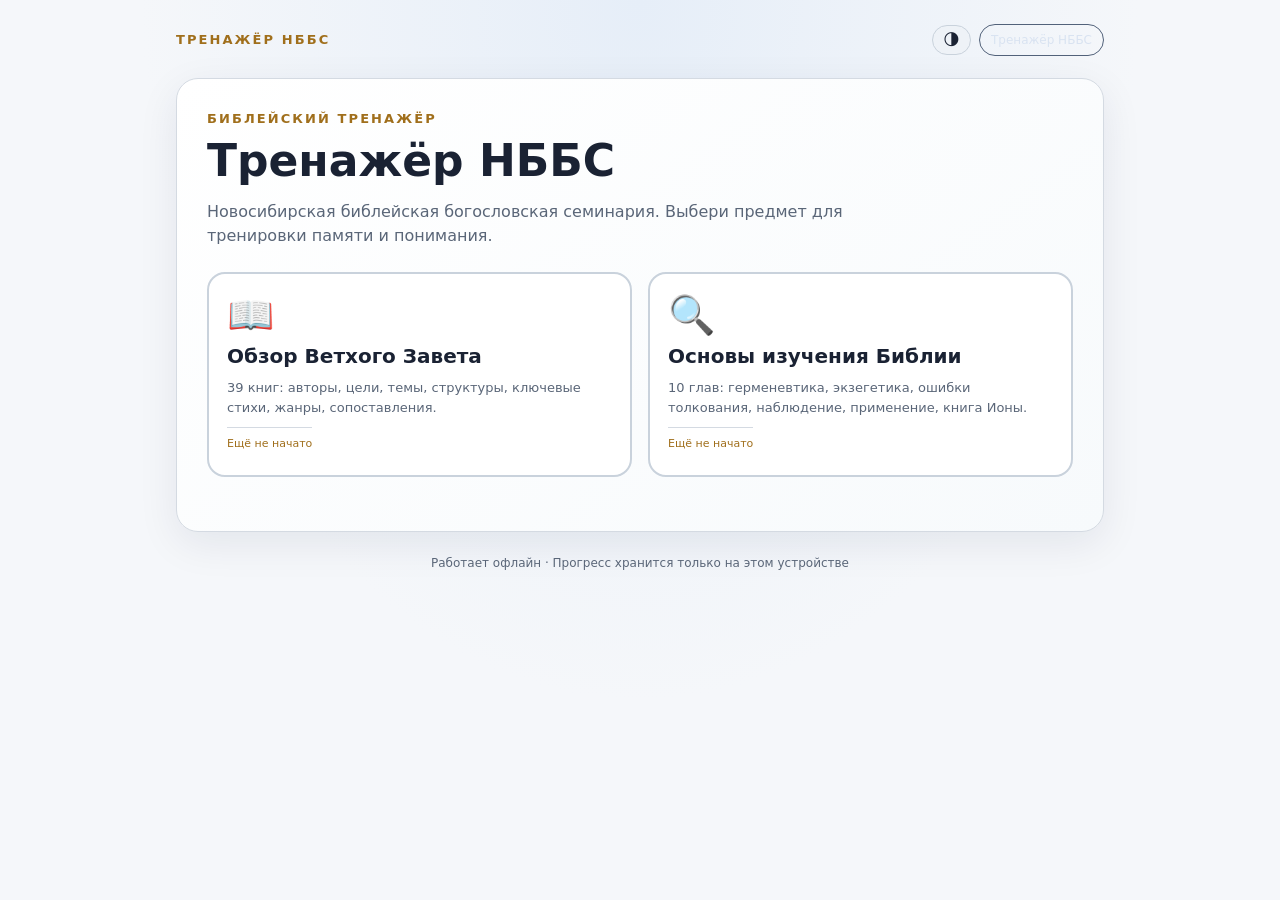
==== commit 6f8d90f8: "темная тема + под телефоны удобнее" ====
--- a/index.html
+++ b/index.html
@@ -1,1006 +1,138 @@
-<!doctype html><html lang="ru"><head><meta charset="utf-8"><meta name="viewport" content="width=device-width,initial-scale=1,viewport-fit=cover"><meta name="theme-color" content="#101b2b"><title>Тренажёр НББС</title>
-<style>
-:root{--bg:#0b1220;--panel:#121e30;--text:#f3f6fb;--muted:#aab7c9;--gold:#e6bd70;--green:#49c58b;--red:#ff7777;--blue:#6fb3ff;--line:#2a3a51}
-*{box-sizing:border-box;-webkit-tap-highlight-color:transparent}
-html{-webkit-text-size-adjust:100%}
-body{margin:0;background:radial-gradient(ellipse at top,#1b2d45 0,#0b1220 55%);color:var(--text);font:16px/1.5 system-ui,-apple-system,Segoe UI,Roboto,Arial,sans-serif;min-height:100vh;overscroll-behavior-y:contain}
-.wrap{max-width:960px;margin:auto;padding:24px 16px 50px}
-header{display:flex;align-items:center;justify-content:space-between;gap:12px;margin-bottom:22px;flex-wrap:wrap}
-.brand{font-size:13px;letter-spacing:.16em;text-transform:uppercase;color:var(--gold);font-weight:800}
-h1{font-size:clamp(28px,5vw,44px);line-height:1.08;margin:8px 0}
-h2{font-size:clamp(22px,4vw,32px);line-height:1.15;margin:8px 0}
-.sub{color:var(--muted);max-width:700px}
-.pill{border:1px solid #52627a;border-radius:999px;padding:6px 11px;color:#d9e3f1;font-size:12px;white-space:nowrap}
-.pill-btn{cursor:pointer;background:#243750;color:var(--text)}
-.pill-btn:hover{border-color:var(--gold)}
-.card{background:linear-gradient(145deg,rgba(24,39,60,.97),rgba(16,28,44,.97));border:1px solid var(--line);border-radius:22px;padding:clamp(18px,4vw,30px);box-shadow:0 18px 60px #0005}
-.setup-grid{display:grid;grid-template-columns:repeat(2,minmax(0,1fr));gap:14px;margin:22px 0}
-label{display:block;color:var(--muted);font-size:13px;margin-bottom:6px}
-select{width:100%;background:#0d1828;color:var(--text);border:1px solid var(--line);padding:12px;border-radius:12px;font-size:16px;min-height:48px}
-button{font:inherit;cursor:pointer;touch-action:manipulation;user-select:none;-webkit-user-select:none}
-.primary,.secondary{border:0;border-radius:13px;padding:13px 18px;font-weight:750;min-height:48px}
-.primary{background:var(--gold);color:#172033}.primary:hover{filter:brightness(1.07)}.primary:active{transform:scale(.98)}
-.secondary{background:#243750;color:var(--text);border:1px solid #40536c}.secondary:active{transform:scale(.98)}
-.startrow{display:flex;gap:10px;flex-wrap:wrap;align-items:center}
-.small{font-size:13px;color:var(--muted)}
-.stats{display:flex;justify-content:space-between;gap:12px;color:var(--muted);font-size:13px;margin-bottom:10px}
-.track{height:7px;background:#29384d;border-radius:20px;overflow:hidden;margin-bottom:24px}
-.fill{height:100%;width:0;background:var(--gold);transition:width .25s}
-.meta{display:flex;gap:8px;align-items:center;flex-wrap:wrap;margin-bottom:14px}
-.tag{font-size:12px;color:var(--gold);background:#473a24;border:1px solid #76603a;padding:4px 9px;border-radius:999px}
-.tag.blue{color:var(--blue);background:#1c2d44;border-color:#3c5a80}
-.qnum{color:var(--muted);font-size:13px;margin-bottom:8px}
-.question{font-size:clamp(21px,3.7vw,29px);font-weight:750;line-height:1.25;margin:0 0 22px}
-.answers{display:grid;gap:11px}
-.answer{width:100%;text-align:left;display:flex;gap:12px;align-items:flex-start;background:#0e1a2b;border:1px solid #31445d;color:var(--text);border-radius:14px;padding:14px;transition:.15s;min-height:56px;font-size:15px;font-family:inherit}
-.answer:hover:not(:disabled){border-color:var(--gold);transform:translateY(-1px)}
-.answer:active:not(:disabled){transform:scale(.99)}
-.letter{flex:0 0 27px;height:27px;border-radius:8px;background:#263950;display:grid;place-items:center;font-weight:800;color:#dce5f2}
-.answer.correct{border-color:var(--green);background:#12372e}.answer.correct .letter{background:var(--green);color:#09251b}
-.answer.wrong{border-color:var(--red);background:#3c2028}.answer.wrong .letter{background:var(--red);color:#301018}
-.answer:disabled{cursor:default;opacity:1}
-.feedback{margin-top:16px;border-radius:14px;padding:14px;background:#0d1828;border:1px solid var(--line);font-size:15px;line-height:1.45}
-.feedback.good{border-color:#267b5a}.feedback.bad{border-color:#8a444a}.feedback strong{display:block;margin-bottom:4px}
-.controls{display:flex;justify-content:space-between;gap:10px;margin-top:20px;flex-wrap:wrap}
-.hidden{display:none!important}.result{text-align:center}.score{font-size:58px;font-weight:850;color:var(--gold);line-height:1.1;margin:12px}
-.booklist{display:grid;grid-template-columns:repeat(3,minmax(0,1fr));gap:7px;margin-top:18px}
-.book{background:#0e1a2b;border:1px solid var(--line);padding:8px 10px;border-radius:9px;font-size:12px;color:#dbe4ef;display:flex;justify-content:space-between;gap:6px}
-.book .bar{font-size:10px;color:var(--muted)}
-.notice{border-left:3px solid var(--gold);padding:10px 13px;background:#2b271e;color:#e9dfc9;border-radius:0 10px 10px 0;font-size:13px;margin:18px 0}
-.progress-panel{display:grid;grid-template-columns:repeat(4,1fr);gap:10px;margin:16px 0}
-.stat-box{background:#0e1a2b;border:1px solid var(--line);border-radius:12px;padding:12px;text-align:center}
-.stat-box .num{font-size:22px;font-weight:850;color:var(--gold)}.stat-box .lbl{font-size:11px;color:var(--muted);margin-top:2px}
-.chart{display:flex;gap:4px;height:60px;align-items:flex-end;margin-top:10px;padding-bottom:20px}
-.chart-bar{flex:1;background:#2a3a51;border-radius:4px 4px 0 0;position:relative;min-height:4px}
-.chart-bar .inner{position:absolute;bottom:0;left:0;right:0;background:var(--green);border-radius:4px 4px 0 0}
-.chart-bar .lbl{position:absolute;bottom:-18px;left:0;right:0;text-align:center;font-size:10px;color:var(--muted);white-space:nowrap;overflow:hidden;text-overflow:ellipsis}
-footer{text-align:center;color:#8190a4;font-size:12px;margin-top:22px}
-.history-item{background:#0e1a2b;border:1px solid var(--line);border-radius:10px;padding:10px 12px;margin-bottom:8px;font-size:13px;display:flex;justify-content:space-between;align-items:center}
-.history-item .date{color:var(--muted);font-size:11px}
-.badge{display:inline-block;background:#1c2d44;color:var(--blue);border:1px solid #3c5a80;border-radius:6px;padding:2px 7px;font-size:11px;margin-left:4px}
-.cat-buttons{display:flex;flex-wrap:wrap;gap:6px;margin-bottom:10px}
-.cat-btn{background:#1a2a40;border:1.5px solid #31445d;color:var(--text);border-radius:10px;padding:8px 13px;font-size:13px;cursor:pointer;transition:.15s;font-weight:600;min-height:38px;display:flex;align-items:center;gap:6px}
-.cat-btn:hover{border-color:var(--gold)}
-.cat-btn.partial{border-color:var(--gold);color:var(--gold);background:#2a2a1a}
-.cat-btn.selected{background:var(--gold);color:#172033;border-color:var(--gold)}
-.cat-btn .cnt{font-size:11px;opacity:.7;font-weight:500}
-.book-filter{display:flex;flex-wrap:wrap;gap:6px;max-height:200px;overflow-y:auto;padding:8px;background:#0d1828;border:1px solid var(--line);border-radius:12px;-webkit-overflow-scrolling:touch}
-.book-chip{background:#1a2a40;border:1px solid #31445d;color:var(--text);border-radius:999px;padding:8px 14px;font-size:13px;cursor:pointer;transition:.15s;font-weight:500;min-height:38px}
-.book-chip:hover{border-color:var(--gold)}
-.book-chip.selected{background:var(--gold);color:#172033;border-color:var(--gold);font-weight:800}
-.mini-btn{background:#243750;color:var(--text);border:1px solid #40536c;border-radius:8px;padding:8px 14px;font-size:13px;cursor:pointer;margin-right:6px;margin-top:6px;min-height:38px}
-.mini-btn:hover{border-color:var(--gold)}
-.filter-hint{font-size:12px;color:var(--muted);margin-top:6px}
-.filter-hint strong{color:var(--gold)}
-.match-wrap{margin-top:8px}
-.match-columns{display:grid;grid-template-columns:1fr 1fr;gap:12px}
-.match-col{display:flex;flex-direction:column;gap:7px}
-.match-col-header{font-size:11px;color:var(--muted);text-transform:uppercase;letter-spacing:.1em;margin-bottom:2px;font-weight:700}
-.match-item{background:#0e1a2b;border:1px solid #31445d;color:var(--text);border-radius:10px;padding:12px 14px;text-align:left;cursor:pointer;transition:.15s;font-size:14px;line-height:1.35;font-family:inherit;min-height:48px;user-select:none;-webkit-user-select:none;-webkit-touch-callout:none;touch-action:manipulation}
-.match-item:hover:not(.matched){border-color:var(--gold);background:#142238}
-.match-item.selected{border-color:var(--gold);background:#2a3a51;box-shadow:0 0 0 2px #e6bd7044}
-.match-item.matched{border-color:var(--green);background:#12372e;color:#bfe9d4;cursor:default;opacity:.85}
-.match-item.wrong-flash{border-color:var(--red);background:#3c2028;animation:shakeFlash .45s}
-@keyframes shakeFlash{0%{transform:translateX(0)}25%{transform:translateX(-4px)}75%{transform:translateX(4px)}100%{transform:translateX(0)}}
-.match-progress{margin-top:14px;height:6px;background:#29384d;border-radius:10px;overflow:hidden}
-.match-progress-fill{height:100%;background:var(--green);width:0;transition:width .3s}
-.match-status{margin-top:6px;font-size:12px;color:var(--muted);text-align:center}
-.match-hint{font-size:12px;color:var(--muted);margin-top:10px;text-align:center;font-style:italic}
-.match-selection-bar{display:none;background:#2a3a51;border:1px solid var(--gold);border-radius:10px;padding:10px 12px;margin-bottom:10px;font-size:13px;color:var(--gold);line-height:1.35}
-.match-selection-bar.active{display:block}
-.match-selection-bar strong{color:var(--text);display:block;margin-top:2px}
-/* Subject selection */
-.subject-grid{display:grid;grid-template-columns:repeat(2,minmax(0,1fr));gap:16px;margin:24px 0}
-.subject-card{background:#0e1a2b;border:2px solid #31445d;color:var(--text);border-radius:18px;padding:22px 18px;text-align:left;cursor:pointer;transition:.2s;min-height:180px;display:flex;flex-direction:column;gap:10px;font-family:inherit}
-.subject-card:hover{border-color:var(--gold);transform:translateY(-2px);background:#142238}
-.subject-card:active{transform:scale(.99)}
-.subject-icon{font-size:38px;line-height:1}
-.subject-name{font-size:20px;font-weight:800;line-height:1.2}
-.subject-desc{font-size:13px;color:var(--muted);flex:1}
-.subject-stats{font-size:11px;color:var(--gold);padding-top:8px;border-top:1px solid var(--line)}
-@media (max-width:640px){
-  body{padding-bottom:120px}
-  .wrap{padding:14px 12px 30px}
-  header{margin-bottom:14px;gap:8px}
-  header .pill{font-size:10px;padding:5px 9px}
-  h1{font-size:26px;margin:6px 0}
-  .sub{font-size:14px}
-  .card{padding:16px 14px;border-radius:16px}
-  .notice{font-size:12.5px;padding:9px 11px;margin:12px 0}
-  .setup-grid{grid-template-columns:1fr;gap:12px;margin:16px 0}
-  .startrow{flex-direction:column;align-items:stretch}
-  .startrow .primary{width:100%;min-height:52px;font-size:16px}
-  .startrow .small{text-align:center}
-  .booklist{grid-template-columns:repeat(2,minmax(0,1fr));gap:6px}
-  .book{font-size:11px;padding:7px 8px}
-  .progress-panel{grid-template-columns:repeat(2,1fr);gap:8px}
-  .stat-box{padding:10px}
-  .stat-box .num{font-size:20px}
-  .stat-box .lbl{font-size:10px}
-  .chart{height:70px}
-  .history-item{padding:9px 10px;font-size:12px}
-  .controls{position:fixed;bottom:0;left:0;right:0;background:#121e30;border-top:1px solid var(--line);padding:10px 12px;padding-bottom:calc(10px + env(safe-area-inset-bottom,0px));z-index:100;margin:0;gap:8px;box-shadow:0 -8px 24px #000a}
-  .controls .primary,.controls .secondary{flex:1;min-height:52px;font-size:15px;padding:12px 8px}
-  #game.card{padding:14px 12px 20px}
-  .stats{font-size:12px;margin-bottom:8px}
-  .track{margin-bottom:16px;height:6px}
-  .meta{gap:6px;margin-bottom:10px}
-  .tag{font-size:11px;padding:3px 8px}
-  .qnum{font-size:11px;margin-bottom:6px;letter-spacing:.05em}
-  .question{font-size:19px;line-height:1.3;margin-bottom:16px}
-  .answers{gap:9px}
-  .answer{padding:13px 12px;font-size:14.5px;min-height:56px;gap:10px}
-  .letter{flex:0 0 26px;height:26px;font-size:14px}
-  .feedback{padding:12px;font-size:14px;margin-top:12px}
-  .match-columns{grid-template-columns:1fr;gap:14px}
-  .match-col{gap:8px}
-  .match-col-header{font-size:10px;margin-top:4px}
-  .match-item{padding:12px 14px;font-size:14px;min-height:52px;line-height:1.4}
-  .match-selection-bar{position:sticky;top:0;z-index:10;background:#2a3a51;padding:10px 12px;margin:-4px 0 10px 0;box-shadow:0 4px 14px #0008;border-radius:10px}
-  .match-hint{font-size:11.5px;margin-top:12px}
-  .result .score{font-size:44px;margin:10px}
-  .result .startrow{flex-direction:column;gap:8px}
-  .result .startrow .primary,.result .startrow .secondary{width:100%}
-  #resetProgress{width:100%}
-  .book-filter{max-height:150px}
-  .book-chip{font-size:12px;padding:7px 11px}
-  .cat-btn{font-size:12px;padding:7px 11px}
-  .subject-grid{grid-template-columns:1fr;gap:12px;margin:18px 0}
-  .subject-card{padding:18px 16px;min-height:auto}
-  .subject-icon{font-size:32px}
-  .subject-name{font-size:17px}
-}
-</style></head><body><div class="wrap">
+<!doctype html>
+<html lang="ru">
+<head>
+  <meta charset="utf-8">
+  <meta name="viewport" content="width=device-width,initial-scale=1,viewport-fit=cover">
+  <meta name="theme-color" content="#101b2b">
+  <title>Тренажёр НББС</title>
+  <link rel="manifest" href="manifest.json">
+  <meta name="apple-mobile-web-app-capable" content="yes">
+  <meta name="apple-mobile-web-app-status-bar-style" content="black-translucent">
+  <meta name="apple-mobile-web-app-title" content="НББС">
+  <link rel="apple-touch-icon" href="icon.svg">
+  <link rel="stylesheet" href="css/styles.css">
+</head>
+<body>
+<div class="wrap">
 
-<header><div class="brand" id="brandName">Тренажёр НББС</div><div id="headerRight"><div class="pill" id="topPill">Тренажёр НББС</div></div></header>
+  <header>
+    <div class="brand" id="brandName">Тренажёр НББС</div>
+    <div class="header-actions">
+      <button id="themeToggle" class="pill pill-btn" title="Сменить тему" aria-label="Сменить тему">🌗</button>
+      <div id="headerRight"></div>
+    </div>
+  </header>
 
-<!-- ЭКРАН ВЫБОРА ПРЕДМЕТА -->
-<section id="subjectSelect" class="card">
-  <div class="brand">Библейский тренажёр</div>
-  <h1>Тренажёр НББС</h1>
-  <p class="sub">Новосибирская библейская богословская семинария. Выбери предмет для тренировки памяти и понимания.</p>
-  <div class="subject-grid">
-    <button class="subject-card" data-subject="ot">
-      <div class="subject-icon">📖</div>
-      <div class="subject-name">Обзор Ветхого Завета</div>
-      <div class="subject-desc">39 книг: авторы, цели, темы, структуры, ключевые стихи, жанры, сопоставления.</div>
-      <div class="subject-stats" id="stats_ot">Загрузка…</div>
-    </button>
-    <button class="subject-card" data-subject="bs">
-      <div class="subject-icon">🔍</div>
-      <div class="subject-name">Основы изучения Библии</div>
-      <div class="subject-desc">10 глав: герменевтика, экзегетика, ошибки толкования, наблюдение, применение, книга Ионы.</div>
-      <div class="subject-stats" id="stats_bs">Загрузка…</div>
-    </button>
-  </div>
-</section>
+  <!-- ЭКРАН ВЫБОРА ПРЕДМЕТА -->
+  <section id="subjectSelect" class="card">
+    <div class="brand">Библейский тренажёр</div>
+    <h1>Тренажёр НББС</h1>
+    <p class="sub">Новосибирская библейская богословская семинария. Выбери предмет для тренировки памяти и понимания.</p>
+    <div class="subject-grid">
+      <button class="subject-card" data-subject="ot">
+        <div class="subject-icon">📖</div>
+        <div class="subject-name">Обзор Ветхого Завета</div>
+        <div class="subject-desc">39 книг: авторы, цели, темы, структуры, ключевые стихи, жанры, сопоставления.</div>
+        <div class="subject-stats" id="stats_ot">Загрузка…</div>
+      </button>
+      <button class="subject-card" data-subject="bs">
+        <div class="subject-icon">🔍</div>
+        <div class="subject-name">Основы изучения Библии</div>
+        <div class="subject-desc">10 глав: герменевтика, экзегетика, ошибки толкования, наблюдение, применение, книга Ионы.</div>
+        <div class="subject-stats" id="stats_bs">Загрузка…</div>
+      </button>
+    </div>
+  </section>
 
-<!-- ИНТРО ПРЕДМЕТА -->
-<section id="intro" class="card hidden">
-  <div class="brand" id="introBrand">Библейский тренажёр</div>
-  <h1 id="introTitle">Предмет</h1>
-  <p class="sub" id="introSub"></p>
-  <div class="notice" id="introNotice"></div>
+  <!-- ИНТРО ПРЕДМЕТА -->
+  <section id="intro" class="card hidden">
+    <div class="brand" id="introBrand">Библейский тренажёр</div>
+    <h1 id="introTitle">Предмет</h1>
+    <p class="sub" id="introSub"></p>
+    <div class="notice" id="introNotice"></div>
 
-  <h3 style="margin:6px 0 4px">📊 Твой прогресс</h3>
-  <div class="progress-panel">
-    <div class="stat-box"><div class="num" id="pTotalAns">0</div><div class="lbl">Всего ответов</div></div>
-    <div class="stat-box"><div class="num" id="pTotalCor">0</div><div class="lbl">Правильных</div></div>
-    <div class="stat-box"><div class="num" id="pAcc">—</div><div class="lbl">Точность</div></div>
-    <div class="stat-box"><div class="num" id="pRounds">0</div><div class="lbl">Раундов</div></div>
-  </div>
-  <div id="progressDetail"></div>
-  <div id="historyList"></div>
-  <div class="startrow" style="margin-top:14px"><button class="secondary" id="resetProgress">Сбросить прогресс</button></div>
+    <h3 style="margin:6px 0 4px">📊 Твой прогресс</h3>
+    <div class="progress-panel">
+      <div class="stat-box"><div class="num" id="pTotalAns">0</div><div class="lbl">Всего ответов</div></div>
+      <div class="stat-box"><div class="num" id="pTotalCor">0</div><div class="lbl">Правильных</div></div>
+      <div class="stat-box"><div class="num" id="pAcc">—</div><div class="lbl">Точность</div></div>
+      <div class="stat-box"><div class="num" id="pRounds">0</div><div class="lbl">Раундов</div></div>
+    </div>
+    <div id="progressDetail"></div>
+    <div id="historyList"></div>
+    <div class="startrow" style="margin-top:14px"><button class="secondary" id="resetProgress">Сбросить прогресс</button></div>
 
-  <div style="margin-top:26px">
-    <label style="font-size:15px;color:var(--text);font-weight:700" id="filterLabel">📚 Выбрать разделы</label>
-    <p class="filter-hint">Не выбрано — вопросы из всего предмета. Выбрано — только из них. <strong id="selectedCount">выбрано: 0 (всё)</strong></p>
-    <div class="cat-buttons" id="catButtons"></div>
-    <div class="book-filter" id="bookFilter"></div>
-    <div>
-      <button type="button" class="mini-btn" id="selectAllBooks">Выбрать все</button>
-      <button type="button" class="mini-btn" id="clearBooks">Сбросить (всё)</button>
+    <div style="margin-top:26px">
+      <label style="font-size:15px;color:var(--text);font-weight:700" id="filterLabel">📚 Выбрать разделы</label>
+      <p class="filter-hint" id="filterHint">Не выбрано — вопросы из всего предмета. Выбрано — только из них. <strong id="selectedCount">выбрано: 0 (всё)</strong></p>
+      <div class="cat-buttons" id="catButtons"></div>
+      <div class="book-filter" id="bookFilter"></div>
+      <div>
+        <button type="button" class="mini-btn" id="selectAllBooks">Выбрать все</button>
+        <button type="button" class="mini-btn" id="clearBooks">Сбросить (всё)</button>
+      </div>
     </div>
-  </div>
 
-  <div class="setup-grid" style="margin-top:22px">
-    <div><label for="mode">Режим</label><select id="mode"></select></div>
-    <div><label for="count">Количество вопросов</label><select id="count">
-      <option value="10">10 вопросов</option>
-      <option value="20" selected>20 вопросов</option>
-      <option value="all">Все доступные</option>
-    </select></div>
-    <div><label for="order">Порядок</label><select id="order">
-      <option value="random">Случайный</option>
-      <option value="sequence">По порядку</option>
-    </select></div>
-    <div style="display:flex;align-items:flex-end">
-      <button class="primary" id="start" style="width:100%">Начать игру →</button>
+    <div class="setup-grid" style="margin-top:22px">
+      <div><label for="mode">Режим</label><select id="mode"></select></div>
+      <div><label for="count">Количество вопросов</label><select id="count">
+        <option value="10">10 вопросов</option>
+        <option value="20" selected>20 вопросов</option>
+        <option value="all">Все доступные</option>
+      </select></div>
+      <div><label for="order">Порядок</label><select id="order">
+        <option value="random">Случайный</option>
+        <option value="sequence">По порядку</option>
+      </select></div>
+      <div style="display:flex;align-items:flex-end">
+        <button class="primary" id="start" style="width:100%">Начать игру →</button>
+      </div>
     </div>
-  </div>
-  <div class="startrow" style="margin-top:8px"><span class="small" id="totalLabel"></span></div>
+    <div class="startrow" style="margin-top:8px"><span class="small" id="totalLabel"></span></div>
 
-  <h3 style="margin:28px 0 4px" id="listTitle">Все разделы</h3>
-  <p class="small" id="listSub">Прогресс по разделу показан справа.</p>
-  <div class="booklist" id="booklist"></div>
+    <h3 style="margin:28px 0 4px" id="listTitle">Все разделы</h3>
+    <p class="small" id="listSub">Прогресс по разделу показан справа.</p>
+    <div class="booklist" id="booklist"></div>
 
-  <div class="startrow" style="margin-top:22px"><button class="secondary" id="backToSubject">← Сменить предмет</button></div>
-</section>
+    <div class="startrow" style="margin-top:22px"><button class="secondary" id="backToSubject">← Сменить предмет</button></div>
+  </section>
 
-<section id="game" class="card hidden">
-  <div class="stats"><span id="progressText"></span><span id="scoreText"></span></div>
-  <div class="track"><div class="fill" id="fill"></div></div>
-  <div class="meta"><span class="tag" id="bookTag"></span><span class="tag blue" id="categoryTag"></span></div>
-  <div class="qnum" id="qnum"></div>
-  <h2 class="question" id="question"></h2>
-  <div class="answers" id="answers"></div>
-  <div id="feedback" class="feedback hidden" aria-live="polite"></div>
-  <div class="controls"><button class="secondary" id="quit">Завершить</button><button class="primary" id="next" disabled>Следующий →</button></div>
-</section>
+  <section id="game" class="card hidden">
+    <div class="stats"><span id="progressText"></span><span id="scoreText"></span></div>
+    <div class="track"><div class="fill" id="fill"></div></div>
+    <div class="meta"><span class="tag" id="bookTag"></span><span class="tag blue" id="categoryTag"></span></div>
+    <div class="qnum" id="qnum"></div>
+    <h2 class="question" id="question"></h2>
+    <div class="answers" id="answers"></div>
+    <div id="feedback" class="feedback hidden" aria-live="polite"></div>
+    <div class="controls"><button class="secondary" id="quit">Завершить</button><button class="primary" id="next" disabled>Следующий →</button></div>
+  </section>
 
-<section id="result" class="card result hidden">
-  <div class="brand">Раунд завершён</div>
-  <h1>Результат</h1>
-  <div class="score" id="finalScore">0%</div>
-  <p id="resultText" class="sub" style="margin:0 auto 18px"></p>
-  <div class="startrow" style="justify-content:center"><button class="primary" id="again">Сыграть ещё раз</button><button class="secondary" id="home">К настройкам</button></div>
-  <div id="missed" style="text-align:left;margin-top:22px"></div>
-</section>
+  <section id="result" class="card result hidden">
+    <div class="brand">Раунд завершён</div>
+    <h1>Результат</h1>
+    <div class="score" id="finalScore">0%</div>
+    <p id="resultText" class="sub" style="margin:0 auto 18px"></p>
+    <div class="startrow" style="justify-content:center">
+      <button class="primary" id="again">Сыграть ещё раз</button>
+      <button class="secondary" id="home">К настройкам</button>
+    </div>
+    <div id="missed" style="text-align:left;margin-top:22px"></div>
+  </section>
 
-<footer>Работает офлайн · Прогресс хранится только на этом устройстве</footer></div>
+  <footer>Работает офлайн · Прогресс хранится только на этом устройстве</footer>
+</div>
 
-<script>
-"use strict";
+<script src="js/data/ot-questions.js"></script>
+<script src="js/data/ot-match.js"></script>
+<script src="js/data/bs-questions.js"></script>
+<script src="js/data/bs-match.js"></script>
+<script src="js/data/constants.js"></script>
 
-/* ============================================================
-   ПРЕДМЕТЫ
-   ============================================================ */
-const SUBJECTS = {
-  ot: { name: "Обзор Ветхого Завета", introTitle: "Обзор Ветхого Завета",
-        sub: "Проверь, насколько хорошо ты запомнил авторов, цели, главные темы, структуры и особенности книг. Неверные ответы подобраны максимально близко к правде — чтобы приходилось действительно думать.",
-        notice: "Источник — презентация «Обзор Ветхого Завета» и «Тестики на пятёрочку». Фильтр книг работает во всех режимах.",
-        filterLabel: "📚 Выбрать книги (работает во всех режимах)",
-        listTitle: "Все 39 книг Ветхого Завета",
-        listSub: "Список охватывает протестантский канон. Прогресс по книге показан справа.",
-        noChoiceMsg: "Не выбрано — вопросы из всех книг. Выбрано — только из них.",
-        pill: "39 книг · тест + сопоставление" },
-  bs: { name: "Основы изучения Библии", introTitle: "Основы изучения Библии",
-        sub: "Герменевтика, экзегетика, принципы толкования, ошибки, наблюдение, применение. Вопросы и сопоставления по всем 10 главам конспекта НББС.",
-        notice: "Источник — конспект курса «Основы изучения Библии» (НББС, преподаватель С.Г. Кузнецов). Фильтр по главам работает во всех режимах.",
-        filterLabel: "📖 Выбрать главы (работает во всех режимах)",
-        listTitle: "Все 10 глав курса",
-        listSub: "Прогресс по каждой главе показан справа.",
-        noChoiceMsg: "Не выбрано — вопросы из всех глав. Выбрано — только из них.",
-        pill: "10 глав · тест + сопоставление" }
-};
-
-const MODES_OT = [
-  {v:"all", l:"Все темы вперемешку"},
-  {v:"match", l:"🔗 Сопоставление (только этот тип)"},
-  {v:"author", l:"Автор и дата"},
-  {v:"goal", l:"Цели книг"},
-  {v:"theme", l:"Главные темы"},
-  {v:"structure", l:"Структура и жанр"},
-  {v:"hard", l:"🔥 Сложные (только дистракторы)"},
-  {v:"mixed", l:"Экзамен — 20 вопросов"}
-];
-const MODES_BS = [
-  {v:"all", l:"Все темы вперемешку"},
-  {v:"match", l:"🔗 Сопоставление (только этот тип)"},
-  {v:"definition", l:"Определения"},
-  {v:"example", l:"Примеры и иллюстрации"},
-  {v:"theme", l:"Темы и содержание"},
-  {v:"keyverse", l:"Ключевые стихи"},
-  {v:"hard", l:"🔥 Сложные"},
-  {v:"mixed", l:"Экзамен — 20 вопросов"}
-];
-
-/* ============================================================
-   ВОПРОСЫ ОВЗ (сокращённые, базовая база)
-   ============================================================ */
-const QUESTIONS_OT = [
-{book:"Введение",category:"Введение",q:"Какие две основные причины пренебрежения Ветхим Заветом названы в курсе?",a:["Исторические причины и сложность Ветхого Завета","Богословское несоответствие Новому Завету и отсутствие святоотеческих толкований","Отсутствие современных переводов и гонения на церковь в XX веке","Влияние языческих культур и политические запреты на чтение"],correct:0,why:"Слайд прямо называет две причины: исторические причины пренебрежения и сложность Ветхого Завета."},
-{book:"Введение",category:"Введение",q:"Какой процент всей Библии составляет Ветхий Завет?",a:["Около 74% (¾ всей Библии)","Около 60%","Около 80%","Около 90%"],correct:0,why:"В презентации: Ветхий Завет составляет ¾ всей Библии, около 74%."},
-{book:"Введение",category:"Канон",q:"Какой собор, по популярному заблуждению, определил границы ветхозаветного канона?",a:["Ямнийский собор 90 г. по Р.Х.","Никейский собор 325 г.","Лаодикийский собор 363 г.","Карфагенский собор 397 г."],correct:0,why:"Кайзер опровергает тезис о том, что Ямнийский собор (90 г.) определил канон."},
-{book:"Пятикнижие",category:"Введение",q:"От какого греческого слова происходит термин «Пятикнижие»?",a:["Пентатеухос (πεντάτευχος) — «пять свитков/частей»","Гексапла (ἑξαπλᾶ) — «шестикратное издание»","Тетраграмматон — «четырёхбуквенное имя»","Полиглотта — «многоязычная книга»"],correct:0,why:"Термин пришёл из греч. πεντάτευχος — «книга из пяти частей»."},
-{book:"Пятикнижие",category:"Тема",q:"Какие три из пяти центральных тем Пятикнижия названы в презентации?",a:["Бог как учредитель народа, Бог действующий в истории, план спасения","Святость как характер Бога, завет как форма отношений, закон как руководство","Творение как основание, патриархи как начало, исход как кульминация","Бог как Творец, Израиль как избранный народ, земля как наследие"],correct:0,why:"Слайд перечисляет: 1) Бог — учредитель народа; 2) Бог действует в истории; 3) План спасения; 4) Спасение — действие Бога; 5) Святость — характер Бога."},
-{book:"Пятикнижие",category:"Структура",q:"Какой документ лежит в основе структуры Второзакония?",a:["Форма договора сюзерена (вассала) — хеттские договоры II тыс. до н.э.","Ассирийские договоры I тыс. до н.э. — с проклятиями и благословениями","Египетские храмовые надписи — с перечислением даров","Вавилонский кодекс Хаммурапи — с казуистическими законами"],correct:0,why:"Структура Второзакония больше соответствует хеттским договорам II тыс. до н.э."},
-{book:"Бытие",category:"Цель",q:"Какую первостепенную цель книги Бытие выделяет А. Прокопенко?",a:["Показать историю взаимоотношений Яхве с Израилем, обосновывающую Его единоличную власть","Показать происхождение мира и человека как основание для богословия творения","Объяснить происхождение народов и их расселение после потопа","Дать патриархальный образец веры для последующих поколений"],correct:0,why:"Слайд о цели Бытия называет книгу исторической преамбулой к завету Бога с Израилем."},
-{book:"Бытие",category:"Структура",q:"Какие две большие части выделены в структуре Бытия?",a:["Первобытная история (1–11) и патриархальная история (12–50)","История творения (1–2) и история грехопадения (3–11)","История Ноя (6–9) и история Авраама (12–25)","История Иакова (27–36) и история Иосифа (37–50)"],correct:0,why:"Четыре события в главах 1–11 и четыре патриарха в главах 12–50."},
-{book:"Бытие",category:"Структура",q:"Какие четыре патриарха выделены в Бытии 12–50?",a:["Авраам (12–24), Исаак (25–26), Иаков (27–36), Иосиф (37–50)","Авраам (12–25), Исаак (26–27), Иаков (28–36), Иосиф (37–50)","Авраам (12–23), Исаак (24–26), Иаков (27–35), Иосиф (36–50)","Авраам (12–25), Исаак (26–28), Иаков (29–36), Иосиф (37–50)"],correct:0,why:"В презентации: Авраам, Исаак, Иаков, Иосиф."},
-{book:"Исход",category:"Тема",q:"Какие два основных события описывает книга Исход?",a:["Выход Израиля из Египта и установление союза с Богом","Строительство скинии и установление системы жертвоприношений","Призвание Моисея и десять казней египетских","Дарование закона на Синае и поклонение золотому тельцу"],correct:0,why:"Спасение из Египта и вновь установленный союз Израиля с Богом."},
-{book:"Исход",category:"Автор",q:"Кому презентация приписывает авторство Исхода?",a:["Моисею","Моисею и Аарону как соавторам","Моисею с редакцией Иисуса Навина","Моисею с редакцией Ездры"],correct:0,why:"На слайде: автор — Моисей."},
-{book:"Исход",category:"Структура",q:"Какова структура книги Исход?",a:["Выход из Египта/избавление (1–18), заключение завета (19–24), строительство скинии (25–40)","Притеснение (1–11), казни (12–15), странствие (16–18), завет (19–40)","Избавление (1–15), завет (16–24), скиния (25–40)","Призвание Моисея (1–6), казни (7–12), исход (13–18), закон (19–40)"],correct:0,why:"Исход: избавление (1–18), закон/завет (19–24), скиния (25–40)."},
-{book:"Левит",category:"Тема",q:"Как сформулирована центральная задача книги Левит?",a:["Научить, как поклоняться Богу, живущему среди народа, и как свято жить перед Ним","Установить систему жертвоприношений, священства и законов чистоты","Объяснить, как Израиль должен отличаться от окружающих народов","Показать, как Божье присутствие в скинии освящает весь народ"],correct:0,why:"Слайды подчёркивают Божье присутствие, поклонение и святую жизнь."},
-{book:"Левит",category:"Структура",q:"Какова структура книги Левит?",a:["Путь к Богу — жертва (1–17); ежедневная жизнь с Богом — освящение (18–27)","Жертвы (1–7); священство (8–10); чистота (11–15); День искупления (16–17); святость (18–27)","Законы о жертвах (1–10); законы о чистоте (11–15); законы о святости (16–27)","Скиния (1–10); чистота (11–17); освящение (18–27)"],correct:0,why:"Левит: I. Путь к Богу — жертва (1–17). II. Ежедневная жизнь — освящение (18–27)."},
-{book:"Числа",category:"Тема",q:"Почему поколение исхода не вошло в Землю Обетованную?",a:["Из-за неверия и непослушания Богу","Из-за отказа Моисея вести народ после разведки","Из-за поражения от амаликитян и хананеев","Из-за ропота и бунта Корея, Дафана и Авирона"],correct:0,why:"Презентация связывает гибель поколения в пустыне с неверностью и непослушанием."},
-{book:"Числа",category:"Структура",q:"Какова структура книги Числа (по простому плану)?",a:["Первое поколение погибает в пустыне (1–25); второе поколение готовится войти в Землю (26–36)","Перепись (1–4); законы (5–10); путь от Синая (11–14); странствие (15–25); новое поколение (26–36)","Синай (1–10); пустыня (11–19); равнины Моава (20–36)","Порядок (1–10); беспорядок (11–25); восстановление порядка (26–36)"],correct:0,why:"Простой план: I. Первое поколение погибает в пустыне (1–25). II. Второе готовится войти (26–36)."},
-{book:"Второзаконие",category:"Цель",q:"Какова одна из основных целей Второзакония?",a:["Актуализировать закон и завет для нового поколения перед входом в землю","Дать свод законов для жизни в земле обетованной после завоевания","Обновить завет с новым поколением после сорока лет странствия","Подготовить народ к переходу через Иордан под руководством Иисуса Навина"],correct:0,why:"На слайде цели: актуализация закона и призыв верно следовать завету."},
-{book:"Второзаконие",category:"Структура",q:"Какова структура Второзакония (по Прокопенко)?",a:["1-я проповедь (прошлое, 1–4); 2-я проповедь (настоящее, 5–26); 3-я проповедь (будущее, 27–30); историческое дополнение (31–34)","Проповедь о прошлом (1–4); проповедь о законе (5–11); свод законов (12–26); благословения и проклятия (27–30); дополнение (31–34)","Введение (1–4); закон (5–26); завет (27–30); песнь Моисея (31–34)","Исторический пролог (1–4); условия завета (5–26); благословения (27–28); обновление (29–30); дополнение (31–34)"],correct:0,why:"Прокопенко: 1) Первая проповедь (1–4); 2) Вторая (5–26); 3) Третья (27–30); 4) Дополнение (31–34)."},
-{book:"Иисус Навин",category:"Тема",q:"Какой основной этап истории Израиля описывает книга Иисуса Навина?",a:["Вхождение в землю и её завоевание/разделение","Завоевание земли и установление системы судей","Переход через Иордан и обновление завета в Сихеме","Распределение земли между коленами и служение в скинии"],correct:0,why:"Разделы книги посвящены завоеванию земли и её распределению."},
-{book:"Судьи",category:"Тема",q:"Какая повторяющаяся характеристика эпохи Судей подчёркивается в презентации?",a:["Каждый делал то, что ему казалось справедливым","Народ постоянно впадал в идолопоклонство и был наказываем","Судьи были временными лидерами, поставленными Богом","Израиль не смог полностью изгнать хананеев из земли"],correct:0,why:"Формула из Суд. 21:25 используется при описании исторического фона."},
-{book:"Судьи",category:"Тема",q:"Сколько примерно лет длился период Судей?",a:["Около 390 лет","Около 300 лет","Около 450 лет","Около 500 лет"],correct:0,why:"Правление судей около 390 лет."},
-{book:"Судьи",category:"Тема",q:"Какой цикл повторяется в книге Судей?",a:["Грех → угнетение → вопль → избавление → новый грех","Отступничество → наказание → покаяние → мир → новое отступничество","Идолопоклонство → плен → возвращение → реформа → новое идолопоклонство","Неверность → суд → плач → прощение → восстановление завета"],correct:0,why:"Цикл: израильтяне грешили → Бог наказывал → взывали → Бог посылал судей."},
-{book:"Руфь",category:"Тема",q:"Какое еврейское понятие названо ключевым для книги Руфь?",a:["Хэсэд — заветная, жертвенная любовь и верность","Геула — родственное искупление и выкуп","Эмуна — вера и верность Богу","Шалом — мир и целостность отношений"],correct:0,why:"Хэсэд встречается трижды и является ключевым."},
-{book:"1–2 Царств",category:"Тема",q:"Какой исторический переход связан с книгами Царств?",a:["Переход от судей к монархии: Саул, Давид и становление царской власти","Переход от теократии к монархии и упадок судейского правления","Переход от скинии к храму и централизация богослужения","Переход от эпохи завоевания к эпохе судей и пророков"],correct:0,why:"Материал о ранней монархии связан с падением Саула и возвышением Давида."},
-{book:"1–2 Царств",category:"Тема",q:"Какой временной промежуток охватывают книги 1–2 Царств?",a:["1043–586 гг. до н.э.","1050–931 гг. до н.э.","1043–722 гг. до н.э.","1020–586 гг. до н.э."],correct:0,why:"Монархия 1043–586 гг. до н.э."},
-{book:"3–4 Царств",category:"Тема",q:"Что такое «богословие воздаяния» в книгах Царств?",a:["Послушание Божьим заповедям приносит благословение, а непослушание — неудачу","Бог воздаёт каждому по его социальному статусу и положению в обществе","Бог воздаёт только в загробной жизни, а земная жизнь не связана с послушанием","Воздаяние относится только к языческим народам, а не к Израилю"],correct:0,why:"Автор оценивает каждого царя по верности: послушание → благословение, непослушание → неудача."},
-{book:"3–4 Царств",category:"История",q:"Назовите два катастрофических события для государственности Израиля.",a:["Падение Самарии (722 г. до н.э.) и падение Иерусалима (586 г. до н.э.)","Падение Ниневии (612) и битва при Кархемише (605)","Разрушение Силома (1050) и падение Самарии (722)","Битва при Мегиддо (609) и падение Иерусалима (586)"],correct:0,why:"Северное царство — Самария 722, Южное — Иерусалим 586."},
-{book:"Ездра",category:"Цель",q:"Какой центральный акцент связан с книгой Ездры?",a:["Возвращение из плена и восстановление общины, включая храм и жизнь по Закону","Возвращение из плена и восстановление стен Иерусалима","Восстановление храма и реформы священства при Зоровавеле","Возрождение народа через публичное чтение закона Ездрой"],correct:0,why:"Раздел Ездры и Неемии посвящён возвращению и восстановлению."},
-{book:"Ездра",category:"История",q:"В каком году был указ Кира, разрешивший возвращение иудеев?",a:["538 г. до н.э.","586 г. до н.э.","516 г. до н.э.","445 г. до н.э."],correct:0,why:"Указ Кира — около 538 г. до н.э."},
-{book:"Неемия",category:"Тема",q:"Какое дело связано с Неемией?",a:["Восстановление стен Иерусалима и упорядочение жизни общины","Восстановление храма и реформы священства","Возрождение народа через публичное чтение закона","Организация возвращения из Вавилона и перепись народа"],correct:0,why:"Центрально — восстановление Иерусалима."},
-{book:"Есфирь",category:"Тема",q:"Какой необычной особенностью книги Есфирь задаётся вопрос?",a:["В книге не упоминается имя Бога","В ней нет ни одного женского персонажа","Она написана стихами целиком","В ней описан исход из Египта"],correct:0,why:"Вопрос о причинах отсутствия имени Бога включён в итоговый тест."},
-{book:"Есфирь",category:"Цель",q:"Какой исторический праздник связан с книгой Есфирь?",a:["Пурим","Пасха","Пятидесятница","Праздник Кущей"],correct:0,why:"Чтение Есфири на праздник Пурим."},
-{book:"Иов",category:"Тема",q:"Какой основной вопрос рассматривает книга Иов?",a:["Страдание праведника и вопрос о Божьей справедливости (теодицея)","Проблема воздаяния и благословения праведников в земной жизни","Вопрос о природе зла и его месте в Божьем творении","Проблема невинных страданий и молчания Бога в кризисные моменты"],correct:0,why:"Иов рассматривает проблему страдания и связанные богословские вопросы."},
-{book:"Псалтирь",category:"Автор",q:"Кто назван главным автором Псалтири?",a:["Давид — 73 из 150 псалмов","Давид — 60 из 150 псалмов","Давид — 80 из 150 псалмов","Давид — 50 из 150 псалмов"],correct:0,why:"Давид — 73 псалма; Асаф — 12, сыны Кореевы — 10, Соломон — 2, Моисей — 1, анонимные — 48."},
-{book:"Псалтирь",category:"Структура",q:"На сколько книг делится Псалтирь и почему?",a:["На пять книг — по аналогии с Пятикнижием","На три книги — по числу главных авторов","На четыре книги — по числу этапов собирания","На две книги — до плена и после плена"],correct:0,why:"Пять книг: 1–40, 41–71, 72–88, 89–105, 106–150."},
-{book:"Псалтирь",category:"Жанр",q:"Какой жанр псалмов самый распространённый (более 60)?",a:["Плач/мольба","Хвала","Благодарение","Царские"],correct:0,why:"Плач/мольба — самый распространённый тип."},
-{book:"Притчи",category:"Жанр",q:"Какую ошибку часто совершают в отношении книги Притчей?",a:["Считают притчи безусловными обещаниями или повелениями, а не общими принципами","Считают их только поэзией без практического смысла","Приписывают их Моисею как часть Пятикнижия","Читают их только на греческом, игнорируя еврейский текст"],correct:0,why:"Притчи — не обещания и не повеления, а общие жизненные принципы."},
-{book:"Песнь песней",category:"Тема",q:"Кто названы главными действующими лицами Песни песней?",a:["Возлюбленная Суламита и возлюбленный Соломон","Суламита и пастух, за которого она выходит замуж","Соломон и дочь фараона, его первая жена","Соломон и царица Савская, пришедшая испытать его"],correct:0,why:"Действующие лица — Суламита и Соломон."},
-{book:"Екклесиаст",category:"Цель",q:"К какому итоговому выводу призывает Екклесиаст в ключевом тексте?",a:["Бояться Бога и соблюдать Его заповеди","Искать мудрость и наслаждаться жизнью как даром Божьим","Помнить о смерти и готовиться к суду Божьему","Отказаться от земных удовольствий ради вечности"],correct:0,why:"Еккл. 12:13–14: бойся Бога и заповеди Его соблюдай."},
-{book:"Исаия",category:"Тема",q:"Какой крупный тематический акцент характерен для книги Исаии?",a:["Святость Бога, суд и надежда спасения","Остаток, всевластие Бога и грядущий Мессия","Суд над народами, утешение Израиля и Новый Иерусалим","Обличение формальной религии, социальной несправедливости и призыв к покаянию"],correct:0,why:"Исаия: святость, суд, спасение."},
-{book:"Исаия",category:"Структура",q:"Какова структура книги Исаии?",a:["Божье наказание (1–39); Божье утешение (40–66)","Суд (1–35); исторический обзор (36–39); утешение (40–55); завершение (56–66)","Пророчества о Иудее и народах (1–39); утешение в плену (40–55); будущая слава (56–66)","Обличение (1–12); суд над народами (13–27); бедствия (28–35); Езекия (36–39); утешение (40–66)"],correct:0,why:"Исаия: I. Наказание (1–39); II. Утешение (40–66)."},
-{book:"Иеремия",category:"Тема",q:"Какая тема проходит через книгу Иеремии?",a:["Божий суд над Иудеей и обещание Нового завета","Суд над Иерусалимом и надежда на восстановление после плена","Обличение социальной несправедливости и призыв к покаянию","Страдания пророка и его конфликт с лжепророками"],correct:0,why:"Слайд связывает суд над Иудеей с обещанием Нового завета (Иер. 31)."},
-{book:"Плач Иеремии",category:"Тема",q:"Какой ключевой стих назван в Плаче Иеремии?",a:["Плач 3:22–23 — «Велика Твоя верность»","Плач 1:1 — «Как одиноко сидит город…»","Плач 5:21 — «Обрати нас к Себе, Господи…»","Плач 2:1 — «Как помрачил Господь во гневе Своём…»"],correct:0,why:"Плач 3:22–23 — краткая экспозиция всей книги."},
-{book:"Иезекииль",category:"Адресат",q:"К кому обращается Иезекииль?",a:["К изгнанникам в Вавилонии","К израильтянам в Египте","К жителям Ниневии","К поколению, готовившемуся войти в Ханаан"],correct:0,why:"Обращение к изгнанникам в Вавилонии."},
-{book:"Даниил",category:"Жанр",q:"В каком жанре написана книга Даниила?",a:["Апокалиптическая литература с элементами биографического повествования","Только историческая хроника","Только поэзия","Только юридический кодекс"],correct:0,why:"1–6 — биографическое повествование, 7–12 — пророчества."},
-{book:"Осия",category:"Тема",q:"Какую метафору использует книга Осии?",a:["Метафору брака","Метафору строительства города","Метафору морского путешествия","Метафору царского суда"],correct:0,why:"В целях книги прямо указана личная метафора брака."},
-{book:"Иоиль",category:"Тема",q:"Какая концепция названа главной темой книги Иоиля?",a:["День Господень","Завет с Давидом","Мудрость царя Соломона","Исход из Египта"],correct:0,why:"Центральная концепция — День Господень."},
-{book:"Амос",category:"Тема",q:"Какую проблему в Израиле выделяет презентация как ключевую тему Амоса?",a:["Социальную несправедливость","Недостаток военных колесниц","Отсутствие царской династии Давида","Строительство второго храма"],correct:0,why:"Слайд ключевых тем: «несправедливость в Израиле»."},
-{book:"Авдий",category:"Адресат",q:"Кто является основным адресатом книги Авдия?",a:["Едом","Египет","Вавилон","Ниневия"],correct:0,why:"Основной адресат — Едом."},
-{book:"Иона",category:"Тема",q:"Какая главная тема книги Ионы?",a:["Спасение язычников и Божья милость к ним","Суд над Едомом","Строительство храма","Падение Иерусалима"],correct:0,why:"Божья милость к Ниневии и спасение язычников."},
-{book:"Михей",category:"Цель",q:"Как Мих. 6:8 формулирует, чего Бог ожидает от человека?",a:["Действовать справедливо, любить милосердие и смиренно ходить перед Богом","Приносить больше животных в жертву","Строить укреплённые города","Искать союза с сильными империями"],correct:0,why:"Мих. 6:8 прямо сформулирован в презентации."},
-{book:"Наум",category:"Тема",q:"Какова главная тема книги Наума?",a:["Суд над Ассирией и Ниневией","Восстановление стен Иерусалима","Мудрость семейной жизни","Исход Израиля из Египта"],correct:0,why:"Суд над Ассирией/Ниневией — центральная тема."},
-{book:"Наум",category:"История",q:"В каком году, согласно презентации, пала Ниневия?",a:["В 612 году до н. э.","В 586 году до н. э.","В 515 году до н. э.","В 722 году до н. э."],correct:0,why:"Падение Ниневии — 612 г. до н.э."},
-{book:"Аввакум",category:"Ключевой стих",q:"Какая фраза названа ключевой для книги Аввакума?",a:["Праведный верою жив будет","Бойся Бога и заповеди Его соблюдай","Я Господь, целитель твой","Господь — Пастырь мой"],correct:0,why:"Авв. 2:4: «Праведный верою жив будет»."},
-{book:"Софония",category:"Тема",q:"Какая главная тема книги Софонии?",a:["Будущий всемирный суд — День Господень","Премудрость и семейная жизнь","Возвращение из Египта","Строительство стен Иерусалима"],correct:0,why:"День Господень и глобальный суд над народами."},
-{book:"Аггей",category:"Тема",q:"Какую практическую задачу ставит перед народом книга Аггея?",a:["Возобновить строительство храма и правильно расставить приоритеты","Построить ковчег","Завоевать Ниневию","Перенести столицу в Египет"],correct:0,why:"Призыв к сооружению храма и неправильные приоритеты."},
-{book:"Аггей",category:"Исторический фон",q:"В каком году Аггей начал пророчествовать?",a:["Около 520 года до н. э.","Около 1406 года до н. э.","Около 586 года до н. э.","Около 612 года до н. э."],correct:0,why:"520 г. до Р.Х."},
-{book:"Захария",category:"Цель",q:"Какова общая цель первых восьми глав Захарии?",a:["Уверить поколение, что Бог исполнит прежние обетования и восстановит утраченное","Объяснить исход из Египта","Осудить царствование Соломона","Описать страдания Иова"],correct:0,why:"Восемь видений — обещание восстановления после 586 г. до н.э."},
-{book:"Малахия",category:"Цель",q:"Какую главную задачу ставит книга Малахии?",a:["Вернуть народ к заветной верности и благоговейному поклонению Богу","Призвать к завоеванию Ханаана","Научить строительству скинии","Описать разделение царства"],correct:0,why:"Цели: любовь, верность завету, восстановление поклонения."}
-];
-
-const MATCH_OT = [
-{type:"match",books:["Бытие","Исход","Левит","Числа","Второзаконие"],q:"Сопоставьте книги Пятикнижия с их главными идеями",leftLabel:"Книга",rightLabel:"Главная идея",
- pairs:[{left:"Бытие",right:"Происхождение мира и народа Божьего"},{left:"Исход",right:"Спасение из рабства и заключение завета"},{left:"Левит",right:"Святость и правильное поклонение"},{left:"Числа",right:"Странствие в пустыне и неверие поколения"},{left:"Второзаконие",right:"Обновление завета перед входом в землю"}],why:"Бытие — происхождение; Исход — спасение и завет; Левит — святость; Числа — странствие; Второзаконие — обновление завета."},
-{type:"match",books:["Иисус Навин","Судьи","Руфь","1 Царств","2 Царств","3 Царств","4 Царств","Ездра","Неемия"],q:"Сопоставьте исторические книги с их ключевыми персонажами",leftLabel:"Книга",rightLabel:"Ключевые лица",
- pairs:[{left:"Иисус Навин",right:"Иисус Навин и Раав"},{left:"Судьи",right:"Гедеон, Девора, Самсон"},{left:"Руфь",right:"Руфь и Вооз"},{left:"1–2 Царств",right:"Саул, Давид, Самуил"},{left:"3–4 Царств",right:"Соломон, Илия, Елисей"},{left:"Ездра–Неемия",right:"Зоровавель, Ездра, Неемия"}],why:"Исторические книги с ключевыми лицами."},
-{type:"match",books:["Осия","Иоиль","Амос","Авдий","Иона","Михей"],q:"Сопоставьте малых пророков с их главными темами",leftLabel:"Пророк",rightLabel:"Главная тема",
- pairs:[{left:"Осия",right:"Неверность Израиля и верная любовь Бога"},{left:"Иоиль",right:"День Господень и излияние Духа"},{left:"Амос",right:"Социальная несправедливость и суд"},{left:"Авдий",right:"Суд над Едомом за предательство"},{left:"Иона",right:"Милость Божья к язычникам"},{left:"Михей",right:"Справедливость, милосердие и смиренномудрие"}],why:"Малые пророки и темы."},
-{type:"match",books:["Авдий","Иона","Михей","Софония","Аггей","Захария","Малахия"],q:"Сопоставьте имена пророков с их значениями",leftLabel:"Имя пророка",rightLabel:"Значение имени",
- pairs:[{left:"Авдий",right:"«Раб Яхве»"},{left:"Иона",right:"«Голубь»"},{left:"Михей",right:"«Кто как Яхве?»"},{left:"Софония",right:"«Яхве сокрыл/сохранил»"},{left:"Аггей",right:"От слова «хаг» — «праздник»"},{left:"Захария",right:"«Яхве вспомнил»"},{left:"Малахия",right:"«Мой вестник»"}],why:"Значения имён прямо указаны на слайдах."},
-{type:"match",books:["4 Царств","Иеремия","Ездра","Неемия","Аггей","Наум","Софония"],q:"Сопоставьте события с их датами",leftLabel:"Событие",rightLabel:"Дата",
- pairs:[{left:"Падение Самарии",right:"722 г. до н.э."},{left:"Падение Иерусалима",right:"586 г. до н.э."},{left:"Указ Кира о возвращении",right:"538 г. до н.э."},{left:"Завершение второго храма",right:"516 г. до н.э."},{left:"Возвращение Ездры",right:"458 г. до н.э."},{left:"Прибытие Неемии",right:"445 г. до н.э."},{left:"Падение Ниневии",right:"612 г. до н.э."}],why:"Ключевые даты ветхозаветной истории."},
-{type:"match",books:["Псалтирь","Притчи","Иов","Песнь песней","Екклесиаст","Плач Иеремии","Даниил"],q:"Сопоставьте книги с их жанрами",leftLabel:"Книга",rightLabel:"Жанр",
- pairs:[{left:"Псалтирь",right:"Поэзия и молитвы"},{left:"Притчи",right:"Наставления мудрости"},{left:"Иов",right:"Судебная драма / литература премудрости"},{left:"Песнь песней",right:"Любовная поэзия"},{left:"Екклесиаст",right:"Философская литература мудрости"},{left:"Плач Иеремии",right:"Плач (кина)"},{left:"Даниил",right:"Апокалиптическая литература"}],why:"Книги и их жанры."}
-];
-
-/* ============================================================
-   ВОПРОСЫ ОСНОВЫ ИЗУЧЕНИЯ БИБЛИИ (ОИБ)
-   ============================================================ */
-const QUESTIONS_BS = [
-/* Глава 1 */
-{book:"Глава 1",category:"Тема",q:"Какие четыре мотива изучения Библии названы в курсе?",a:["Познавать истину, познавать Бога, возрастать в Боге, противостоять лжеучителям","Познавать истину, исполнять закон, соблюдать субботу, учить других","Познавать Бога, обрести здоровье, обрести богатство, помогать ближним","Понимать пророчества, крестить, причащаться, свидетельствовать"],correct:0,why:"Слайд 1.4: познавать истину, познавать Бога, возрастать в Боге, противостоять лжеучителям."},
-{book:"Глава 1",category:"Ключевой стих",q:"Какой стих приведён как ключевой для мотива «познавать истину»?",a:["Ин. 17:17 — «Слово Твоё есть истина»","Ин. 14:6 — «Я есмь путь и истина и жизнь»","Пс. 118:105 — «Слово Твоё — светильник ноге моей»","2 Тим. 3:16 — «Всё Писание богодухновенно»"],correct:0,why:"Ключевой стих мотива «познавать истину» — Ин. 17:17."},
-{book:"Глава 1",category:"Определение",q:"Что такое верность согласно курсу?",a:["Постоянство в исполнении принятого на себя дела","Отсутствие ошибок в учении и жизни","Готовность отказаться от себя ради ближнего","Способность переносить трудности без ропота"],correct:0,why:"Определение верности: постоянство в исполнении принятого на себя дела."},
-{book:"Глава 1",category:"Пример",q:"Кто приведён как библейский пример верности в доме Божьем?",a:["Моисей","Авраам","Иосиф","Давид"],correct:0,why:"Моисей верный во всём доме Божьем (Чис. 12:7; Евр. 3:2, 5)."},
-{book:"Глава 1",category:"Тема",q:"Что, по 2 Пет. 1:3–11, связано с познанием Бога?",a:["Освобождение от растления мира и возрастание в добродетели, рассудительности, воздержании, терпении, благочестии, братолюбии, любви","Получение дара исцеления и чудотворения","Обретение церковной должности и авторитета","Обретение финансового благополучия"],correct:0,why:"2 Пет. 1:3–11 связывает познание с освобождением от растления и возрастанием в добродетелях."},
-{book:"Глава 1",category:"Пример",q:"Что такое «Free Grace», против чего предостерегает курс?",a:["Учение, сводящее спасительную веру к интеллектуальному согласию без покаяния, исповедания, крещения, церковной жизни и нравственной перемены","Учение о спасении по делам закона","Правильное понимание благодати в посланиях Павла","Учение о всеобщем спасении"],correct:0,why:"Free Grace — лжеучение, против которого нужно защищать людей."},
-{book:"Глава 1",category:"Тема",q:"Какая цель у мотива «противостоять лжеучителям»?",a:["Защищать людей от искажения истины и самим не поддаваться убедительным рассуждениям","Проверять, кто прав в спорах о духовных дарах","Бороться с инакомыслящими через отлучение","Учить только избранных верующих"],correct:0,why:"Ответственность — защищать людей от искажения истины и самим не подменять её."},
-{book:"Глава 1",category:"Пример",q:"Что из перечисленного НЕ гарантирует верности действий?",a:["Искренность человека","Знание текста","Духовное возрождение","Молитва"],correct:0,why:"В рассказе Дона Карсона отец сгребал листья, а сын разбрасывал собранные кучи, считая себя помощником — искренность не гарантирует правильности."},
-
-/* Глава 2 */
-{book:"Глава 2",category:"Определение",q:"Что такое графическая (письменная) богодухновенность?",a:["Действие, при котором часть особого откровения Бога была переведена в постоянную письменную форму через сверхъестественное участие Святого Духа — как идеи, так и конкретные слова","Действие, при котором автор записывал текст под диктовку без участия своего разума","Озарение человеческого разума для понимания истины","Усиление обычных способностей автора без особого руководства"],correct:0,why:"Определение Ходжеса: Дух руководил мыслями и словами, сохраняя особенности авторов."},
-{book:"Глава 2",category:"Тема",q:"На что распространяется богодухновенность?",a:["На мысли и конкретные слова оригинальных рукописей","Только на мысли авторов, слова выбирали сами","На все существующие переводы и копии","Только на вероучительные отрывки"],correct:0,why:"Богодухновенность относится и к мыслям, и к конкретным словам оригинала."},
-{book:"Глава 2",category:"Тема",q:"Какая теория богодухновенности правильная?",a:["Вербальная","Динамическая","Теория просветления","Теория интуиции"],correct:0,why:"Принимаем вербальную теорию: руководство Духа распространяется и на слова."},
-{book:"Глава 2",category:"Тема",q:"Какие пять свойств Писания разобраны в курсе?",a:["Богодухновенность, каноничность, непогрешимость, авторитетность, ясность","Богодухновенность, безошибочность, святость, единство, простота","Авторитетность, святость, каноничность, единство, достаточность","Богодухновенность, каноничность, единство, достаточность, красота"],correct:0,why:"Пять свойств: богодухновенность, каноничность, непогрешимость, авторитетность, ясность."},
-{book:"Глава 2",category:"Определение",q:"Что такое каноничность?",a:["Истинные границы Божьего особого откровения, включающие 66 книг, к которым больше нечего добавить и убавить","Список книг, который церковь имеет право дополнять новыми откровениями","Собрание книг, признанных святыми отцами выше Писания","39 книг Ветхого и 27 книг Нового Завета, равные по авторитету преданию"],correct:0,why:"Канон — 66 книг, к которым нечего добавить и убавить."},
-{book:"Глава 2",category:"Определение",q:"Что такое непогрешимость?",a:["Писание в первоначальной рукописи не содержит ошибок; всё сказанное в Библии по той или иной теме является истиной","Переводы Писания безошибочны во всех изданиях","Писание содержит истину только по вопросам спасения","Все толкования Писания безошибочны"],correct:0,why:"Непогрешимость — отсутствие ошибок в оригинальных рукописях."},
-{book:"Глава 2",category:"Определение",q:"Что такое авторитетность Писания?",a:["Все слова Писания — слова Бога; неверие или неповиновение этим словам означает неверие в Бога или неповиновение Ему","Писание — главный авторитет, но его можно дополнить преданием и постановлениями пап","Писание — авторитет в вопросах веры, наука — в вопросах природы","Писание авторитетно, только если правильно истолковано церковью"],correct:0,why:"Авторитетность — Писание есть единственный верный абсолютный авторитет в жизни человека."},
-{book:"Глава 2",category:"Определение",q:"Что такое ясность Писания?",a:["Смысл Писания выражен и передан так, чтобы это было понятно последующим читателям","Писание понятно только специалистам со знанием языков","Писание понятно только после особого откровения Духа","Писание ясно в вопросах спасения, но не в остальном"],correct:0,why:"Ясность — Писание понятно последующим читателям."},
-{book:"Глава 2",category:"Тема",q:"Что относится к личности толкователя (5 элементов)?",a:["Возрождение, святость, желание, дисциплина, молитва","Образование, знание языков, степень, авторитет, опыт","Ум, память, интуиция, красноречие, харизма","Возраст, пол, национальность, культура, опыт"],correct:0,why:"Возрождение, святость, желание, дисциплина, молитва."},
-{book:"Глава 2",category:"Определение",q:"Что такое святость согласно курсу?",a:["Отделённость для Бога","Отсутствие греха в поступках","Соблюдение религиозных обрядов","Отказ от земных благ"],correct:0,why:"Святость — отделённость для Бога; главное свойство Бога — несравненность и непостижимость."},
-
-/* Глава 3 */
-{book:"Глава 3",category:"Определение",q:"Что такое рационализм как ошибка толкования?",a:["Ошибка, основанная на вере в абсолютный авторитет человеческого разума, отвергающая Божье всемогущество","Ошибка, основанная на преувеличенной роли человеческих чувств","Ошибка, пренебрегающая наличием образной речи","Ошибка, основанная на заранее определённой системе"],correct:0,why:"Рационализм — абсолютный авторитет разума, отвергающий Божье всемогущество."},
-{book:"Глава 3",category:"Пример",q:"Что является примером рационализма?",a:["Объяснение перехода через море отливом или мелководьем","Поиск духовного смысла в каждой детали рассказа о Каине","Толкование текста в свете заранее принятого богословия","Построение доктрины на одном стихе без контекста"],correct:0,why:"Переход через море объясняют отливом, хотя текст говорит о воде, стоящей стеной."},
-{book:"Глава 3",category:"Определение",q:"Что такое мистицизм?",a:["Ошибка, основанная на преувеличенной роли человеческих чувств","Ошибка, основанная на разуме","Ошибка, пренебрегающая образной речью","Ошибка, отрицающая объективную истину"],correct:0,why:"Мистицизм — преувеличенная роль чувств, внутренних голосов, снов."},
-{book:"Глава 3",category:"Определение",q:"Что такое буквализм?",a:["Ошибка, пренебрегающая наличием образной речи в Писании","Толкование текста в его прямом смысле","Толкование, при котором буквальный смысл отрицается","Толкование с учётом исторического контекста"],correct:0,why:"Буквализм игнорирует образную речь."},
-{book:"Глава 3",category:"Определение",q:"Что такое аллегоризм?",a:["Ошибка, при которой ищется более глубокий «духовный смысл» текста, пренебрегая историко-грамматическим контекстом","Ошибка, при которой используется только буквальный смысл","Правильное понимание притчи","Толкование видений с учётом их формы"],correct:0,why:"Аллегоризм навязывает тексту символический смысл без основания."},
-{book:"Глава 3",category:"Определение",q:"Что такое догматизм?",a:["Ошибка, основанная на заранее определённой богословской системе","Ошибка, при которой текст толкуется без богословской системы","Правильное использование систематического богословия","Ошибка, при которой разные отрывки цитируются без контекста"],correct:0,why:"Догматизм подгоняет текст под систему."},
-{book:"Глава 3",category:"Определение",q:"Что такое «цитирование» как ошибка толкования?",a:["Ошибка, при которой разные отрывки цитируются без учёта их контекста для подтверждения уже готовой идеи","Использование перекрёстных ссылок для исследования","Правильное подтверждение идеи несколькими стихами в их контексте","Ошибка, при которой текст подгоняется под систему"],correct:0,why:"Цитирование — «благочестивый пулемёт» — стихи без учёта контекста."},
-{book:"Глава 3",category:"Определение",q:"Что такое контекстуализация как ошибка?",a:["Ошибка, основанная на преувеличенном влиянии культуры, в которой находится толкователь","Правильное применение текста к современной культуре","Ошибка, при которой разные отрывки цитируются вне контекста","Использование культурного фона для понимания текста"],correct:0,why:"Контекстуализация в этой классификации — подчинение Писания современной культуре."},
-{book:"Глава 3",category:"Определение",q:"Что такое интеграция как ошибка?",a:["Ошибка, пытающаяся согласовать учение Писания с наукой, психологией и философией","Правильное использование научных данных для иллюстрации","Использование философии для понимания Писания","Ошибка, при которой Писание отрывается от реальности"],correct:0,why:"Интеграция — подчинение Писания внешним системам."},
-{book:"Глава 3",category:"Определение",q:"Что такое постмодернизм как ошибка?",a:["Ошибка, отрицающая существование объективной истины, применимой ко всем людям во все времена","Ошибка, при которой истина проверяется только разумом","Философское течение, признающее объективную истину","Ошибка, связанная с преувеличением культуры"],correct:0,why:"Постмодернизм отрицает объективную истину."},
-{book:"Глава 3",category:"Пример",q:"Какое учение о Боге приписывают мормонам в курсе как пример буквализма?",a:["Бог имеет человеческое тело","Бог есть дух","Бог не имеет частей","Бог вездесущ"],correct:0,why:"Мормоны понимают упоминания частей тела Бога буквально; но Бог есть дух (Ин. 4:24)."},
-{book:"Глава 3",category:"Пример",q:"Какое толкование истории об одержимом и свиньях (Лк. 8) приводит автор как пример собственной ошибки?",a:["Свиньи — неверующие, их гибель в озере — окончательное осуждение","Свиньи — язычники, которых Христос отверг","Свиньи — символ фарисеев","Свиньи — образ демонов"],correct:0,why:"Автор рассказывает, как когда-то объяснял свиней как неверующих, но отказался от этого толкования."},
-
-/* Глава 4 */
-{book:"Глава 4",category:"Определение",q:"Что такое историко-грамматический метод?",a:["Метод исследования Библии под руководством Духа Святого для выявления авторского значения текста в соответствии с правилами грамматики и историческими фактами","Метод, позволяющий читателю стать соавтором текста и создавать собственный смысл","Метод аллегорического толкования с поиском скрытых смыслов","Метод поиска духовного смысла через мистический опыт"],correct:0,why:"Определение историко-грамматического метода дано на слайде 4.1."},
-{book:"Глава 4",category:"Определение",q:"Что такое герменевтика?",a:["Наука и искусство, изучающие правила и принципы, необходимые для правильного толкования Библии","Процесс применения принципов толкования для выявления значения текста","Внесение своего смысла в библейский текст","Практическое исполнение принципов в жизни"],correct:0,why:"Герменевтика — наука и искусство правил толкования."},
-{book:"Глава 4",category:"Определение",q:"Что такое экзегетика?",a:["Процесс применения принципов герменевтики для выявления значения текста Писания","Наука о правилах толкования","Внесение своего смысла в библейский текст","Практическое исполнение принципов в жизни"],correct:0,why:"Экзегетика — процесс применения герменевтики, выведение смысла из текста."},
-{book:"Глава 4",category:"Определение",q:"Что такое эйзегетика?",a:["Внесение своего смысла в библейский текст","Выведение смысла из текста","Правила толкования Библии","Практическое исполнение"],correct:0,why:"Эйзегетика — введение своего смысла в текст, противоположность экзегезе."},
-{book:"Глава 4",category:"Определение",q:"Что такое применение?",a:["Практическое исполнение в повседневной жизни принципов, полученных путём толкования библейского текста","Процесс определения авторского смысла","Наука о правилах толкования","Правила истолкования текста"],correct:0,why:"Применение — исполнение понятого принципа в жизни."},
-{book:"Глава 4",category:"Определение",q:"Что такое экспозиционная проповедь?",a:["Вид проповеди, который выражается в систематичном проповедовании Библии по книгам от начала до конца","Проповедь на один законченный логический отрывок","Проповедь, исходящая из выбранной темы","Проповедь, направленная на объяснение текста"],correct:0,why:"Экспозиционная — по книгам от начала до конца."},
-{book:"Глава 4",category:"Тема",q:"Какие виды проповеди разобраны в курсе?",a:["Экспозиционная, текстуальная, тематическая, разъяснительная","Экспозиционная, аллегорическая, мистическая, рационалистическая","Учебная, евангелизационная, миссионерская, пастырская","Пророческая, апостольская, учительская, евангелистская"],correct:0,why:"Четыре вида: экспозиционная, текстуальная, тематическая, разъяснительная."},
-{book:"Глава 4",category:"Тема",q:"Какие пять принципов толкования выделены в курсе?",a:["Авторский смысл, единозначность, контекст, буквальное толкование, аналогия Писания","Авторский смысл, разум, чувства, традиция, культура","Буквализм, аллегоризм, догматизм, мистицизм, рационализм","Буквальный смысл, скрытый смысл, мистический, аллегорический, духовный"],correct:0,why:"Пять принципов: авторский смысл, единозначность, контекст, буквальное толкование, аналогия Писания."},
-{book:"Глава 4",category:"Определение",q:"Что такое авторское значение?",a:["То, что автор намеревался выразить, используя определённые слова и грамматику языка, на котором он писал","Значение, которое читатель находит в тексте","Значение, которое определяет церковь","Значение, которое даёт Святой Дух читателю"],correct:0,why:"Авторское значение — то, что намеревался выразить автор."},
-{book:"Глава 4",category:"Определение",q:"Что такое единозначность?",a:["Текст имеет одно единственное значение в своём контексте — то, которое вложил автор","Слово имеет несколько словарных значений, и все они применимы","У каждого читателя своё значение текста","У текста есть буквальный и духовный смысл одновременно"],correct:0,why:"Единозначность — одно значение в контексте."},
-{book:"Глава 4",category:"Определение",q:"Что такое контекст?",a:["Смысловое единство отрывка, все его детали, при помощи которых отрывок получается сотканным в единое целое","Только окружающие стихи","Только исторический фон","Только словарное значение слова"],correct:0,why:"Контекст — смысловое единство отрывка."},
-{book:"Глава 4",category:"Тема",q:"Какие четыре уровня контекста выделены в курсе?",a:["Ближайший контекст, контекст книги, контекст завета, контекст всей Библии","Ближайший, широкий, всеобщий, абсолютный","Стиха, главы, книги, всей Библии","Буквальный, исторический, культурный, духовный"],correct:0,why:"Четыре вложенных уровня контекста."},
-{book:"Глава 4",category:"Определение",q:"Что такое буквальное толкование?",a:["Толкование текста в его прямом смысле, значении","Игнорирование образной речи","Поиск духовного смысла","Толкование с учётом контекста"],correct:0,why:"Буквальное толкование — прямое значение, учитывающее образную речь."},
-{book:"Глава 4",category:"Определение",q:"Что такое аналогия Писания?",a:["Библия есть единая, последовательная, гармоничная система веры; правильно понятые отрывки не противоречат другим","Проверка результата на соответствие нашим собственным убеждениям","Согласование Писания с наукой и философией","Толкование одного отрывка другим без исследования"],correct:0,why:"Аналогия Писания — проверка результата Библией, а не нашими убеждениями."},
-{book:"Глава 4",category:"Пример",q:"Как правильно понимать Флп. 4:13 «Всё могу в укрепляющем меня Иисусе»?",a:["Павел научился довольству в достатке и нужде — это свидетельство приобретённого умения","Обещание успеха в любом замысле","Обещание физической силы в спорте","Обещание избавления от всех болезней"],correct:0,why:"Флп. 4:10–12 раскрывает контекст — довольство в достатке и нужде."},
-{book:"Глава 4",category:"Пример",q:"Как правильно понимать Мф. 18:20 «Где двое или трое собраны во имя Моё»?",a:["Относится к церковной дисциплине — наставлению и исправлению согрешающего","Определяет минимум церкви в 2-3 человека","Даёт право двум людям самостоятельно отлучать","Обещает Христа там, где собираются два христианина"],correct:0,why:"Мф. 18:15–20 — контекст церковной дисциплины."},
-{book:"Глава 4",category:"Пример",q:"Как правильно понимать 1 Кор. 3:16 «Вы — храм Божий»?",a:["Храм Божий — поместная церковь (в этом отрывке)","Храм Божий — тело каждого верующего (здесь)","Храм Божий — небесный Иерусалим","Храм Божий — здание храма в Иерусалиме"],correct:0,why:"1 Кор. 3:16–17 — о поместной церкви; тело верующего — 1 Кор. 6:19."},
-{book:"Глава 4",category:"Пример",q:"Что такое «новая герменевтика», которую отвергает курс?",a:["Учение о «смерти автора», при котором право создавать значение передаётся читателю","Учение о необходимости учитывать исторический контекст","Учение об аналогии Писания","Учение о буквальном толковании"],correct:0,why:"Курс отвергает «новую герменевтику» — читатель не становится соавтором."},
-
-/* Глава 5 */
-{book:"Глава 5",category:"Определение",q:"Что такое наблюдение?",a:["Процесс сбора и систематизации той информации, которая есть в тексте","Процесс определения смысла текста","Процесс применения принципов","Процесс истолкования"],correct:0,why:"Наблюдение — сбор и систематизация информации из текста."},
-{book:"Глава 5",category:"Тема",q:"Какие шесть действий включает наблюдение?",a:["Подготовка текста, перечитывание, составление плана, определение ключевой идеи, запись вопросов, изучение исторического фона","Чтение, молитва, пост, размышление, запись, проверка","Молитва, чтение, толкование, применение, молитва, проверка","Проверка переводов, аналогия Писания, контекст, буквальное толкование, авторский смысл, единозначность"],correct:0,why:"Шесть действий наблюдения: подготовка, перечитывание, план, ключевая идея, вопросы, исторический фон."},
-{book:"Глава 5",category:"Определение",q:"Что такое ключевая идея?",a:["Краткое выражение того, о чём этот отрывок, что самое главное хотел нам сообщить автор","Главная тема всей книги","Первый стих отрывка","Значение, которое определяет церковь"],correct:0,why:"Ключевая идея — краткое выражение главной мысли отрывка."},
-{book:"Глава 5",category:"Определение",q:"Что такое исторический фон?",a:["Информация об исторической ситуации написания книги (кто автор, дата написания, историческая обстановка)","Исторический контекст каждого отдельного стиха","Культурные особенности эпохи","Географические сведения о местах событий"],correct:0,why:"Исторический фон — информация о ситуации написания книги."},
-{book:"Глава 5",category:"Практика",q:"Сколько раз рекомендуется прочитать Книгу Ионы в задании курса?",a:["30 раз","10 раз","5 раз","3 раза"],correct:0,why:"Задание: прочитайте Иону 30 раз, каждое прочтение — от начала до конца."},
-
-/* Глава 6 */
-{book:"Глава 6",category:"Тема",q:"Какие четыре барьера понимания Библии выделены в курсе?",a:["Языковой, исторический, географический, культурный","Языковой, культурный, духовный, религиозный","Исторический, географический, культурный, психологический","Личный, семейный, церковный, общественный"],correct:0,why:"Четыре барьера: языковой, исторический, географический, культурный."},
-{book:"Глава 6",category:"Определение",q:"Что такое культура согласно курсу?",a:["Все способы и средства, материальные и социальные, посредством которых люди поддерживают своё существование","Только искусство и литература","Только обычаи и традиции","Только язык и письменность"],correct:0,why:"Культура — все способы и средства поддержания существования."},
-{book:"Глава 6",category:"Пример",q:"Что означает слово «позорище» в 1 Кор. 4:9?",a:["Зрелище в театре, где перед зрителями могли выступать приговорённые к смерти","Публичный позор","Площадь для торговли","Собрание верующих"],correct:0,why:"«Позорище» — зрелище в театре."},
-
-/* Глава 7 */
-{book:"Глава 7",category:"Определение",q:"Что такое этимология?",a:["Раздел лингвистики, изучающий происхождение слов","Раздел грамматики, изучающий значение слов","Раздел грамматики, изучающий связь слов в предложении","Наука о первоначальном виде текста"],correct:0,why:"Этимология — происхождение слов."},
-{book:"Глава 7",category:"Определение",q:"Что такое лексика?",a:["Раздел грамматики, изучающий значение слов","Наука о происхождении слов","Наука о связи слов в предложении","Наука о фигурах речи"],correct:0,why:"Лексика — значение слов."},
-{book:"Глава 7",category:"Определение",q:"Что такое синтаксис?",a:["Раздел грамматики, изучающий связь слов в предложении","Наука о значении слов","Наука о происхождении слов","Наука о фигурах речи"],correct:0,why:"Синтаксис — связь слов в предложении."},
-{book:"Глава 7",category:"Определение",q:"Что такое фигура речи?",a:["Слова и выражения, используемые в переносном смысле, изменяющие эмоциональную окраску речи","Слова в прямом смысле","Слова с несколькими значениями","Устаревшие слова"],correct:0,why:"Фигура речи — слово в переносном смысле."},
-{book:"Глава 7",category:"Определение",q:"Что такое плеоназм?",a:["Излишество — например, «не вспомнил… но забыл»","Повторение в начале","Слова, похожие по звучанию","Одно через два"],correct:0,why:"Плеоназм — излишество."},
-{book:"Глава 7",category:"Определение",q:"Что такое парономазия?",a:["Слова, похожие по звучанию, но разные по значению","Излишество","Одно через два","Замена неприемлемых выражений"],correct:0,why:"Парономазия — созвучие слов с разным значением."},
-{book:"Глава 7",category:"Определение",q:"Что такое гендиадис?",a:["Одно через два — например, «сера и огонь» описывают одно событие суда","Излишество","Слова, похожие по звучанию","Замена неприемлемых выражений"],correct:0,why:"Гендиадис — выражение одного понятия через два слова."},
-{book:"Глава 7",category:"Определение",q:"Что такое эвфемизм?",a:["Замена неприемлемых выражений более мягкими — например, «покрыл ноги свои» (Суд. 3:24)","Излишество","Одно через два","Слова, похожие по звучанию"],correct:0,why:"Эвфемизм — замена неприемлемых выражений."},
-{book:"Глава 7",category:"Пример",q:"Какая фигура речи в Притч. 3:16 «Долгоденствие — в правой руке её, а в левой — богатство и слава»?",a:["Хиазм","Метафора","Метонимия","Гипербола"],correct:0,why:"Крестообразное расположение A-B-B'-A' — хиазм."},
-{book:"Глава 7",category:"Пример",q:"Что такое антропоморфизм?",a:["Представление кого-либо как человека — например, «рука Бога»","Представление животного как человека","Представление неживого как живого","Преувеличение"],correct:0,why:"Антропоморфизм — представление кого-либо как человека."},
-
-/* Глава 8 */
-{book:"Глава 8",category:"Тема",q:"Какова главная мысль Псалма 1?",a:["Путь праведного угоден Господу, а путь нечестивого приведёт в погибель","Бог награждает богатством праведников в этой жизни","Нечестивые всегда наказываются уже здесь, на земле","Закон Моисея — единственный путь спасения"],correct:0,why:"Идея Пс. 1: путь праведного угоден Богу, путь нечестивого — в погибель."},
-{book:"Глава 8",category:"Тема",q:"Что означает «знает Господь путь праведных» (Пс. 1:6)?",a:["Личное участие и общение Бога с праведными, а не просто осведомлённость","Осведомлённость Бога о факте","Теоретическое знание","Признание заслуг"],correct:0,why:"«Знает» здесь означает личное участие и общение."},
-{book:"Глава 8",category:"Пример",q:"Что означает «прах» в Пс. 1:4?",a:["Мякина, полова, шелуха, которую ветер уносит при веянии зерна","Пыль дорожная","Пепел","Земля"],correct:0,why:"Прах в этом контексте — мякина, полова, шелуха."},
-
-/* Глава 9 */
-{book:"Глава 9",category:"Определение",q:"Что такое описательный отрывок?",a:["Текст Писания, описывающий какое-либо событие или заповедь, которые не имеют обязательной силы для христиан напрямую","Текст Писания, указывающий на обязательность его исполнения для всех","Повествовательный текст, который нужно понимать аллегорически","Отрывок с описанием природы"],correct:0,why:"Описательный — описывает событие, не обязательное для христиан напрямую."},
-{book:"Глава 9",category:"Определение",q:"Что такое нормативный отрывок?",a:["Текст Писания, который указывает на обязательность его исполнения для всех","Текст, описывающий событие без обязательной силы","Текст с заповедью для конкретного человека","Текст, который можно исполнить буквально"],correct:0,why:"Нормативный — обязательный для всех."},
-{book:"Глава 9",category:"Тема",q:"Какие шесть направлений вопросов для применения приведены в курсе?",a:["Бог, учение, повеление, обетование, подражание, неверные действия","Что, где, когда, почему, как, зачем","Кто, что, где, когда, почему, как","Личное, семейное, церковное, общественное, культурное, историческое"],correct:0,why:"Шесть направлений: Бог, учение, повеление, обетование, подражание, неверные действия."},
-{book:"Глава 9",category:"Пример",q:"Какой пример описательного отрывка приведён в курсе (адресованное повеление)?",a:["Иона должен был идти в Ниневию (Ион. 1:1–2)","Великое поручение (Мф. 28:19–20)","Заповедь о любви к Богу (Мф. 22:37)","Заповедь о любви к ближнему (Мф. 22:39)"],correct:0,why:"Иона должен был идти в Ниневию — это не приказ каждому читателю."},
-
-/* Глава 10 */
-{book:"Глава 10",category:"Автор",q:"Что говорится об авторе книги Ионы?",a:["Принимаем авторство Ионы: его личная молитва, переживания и подробности известны лучше всего участнику; это вывод из содержания, а не авторская подпись","Автором назван Моисей","Автором назван Ездра","Книга прямо объявляет анонимного автора"],correct:0,why:"Принимаем авторство Ионы как вывод из содержания, а не авторская подпись."},
-{book:"Глава 10",category:"Жанр",q:"К какому жанру относится книга Ионы?",a:["Историческое повествование с поэтической молитвой внутри","Собрание пророческих речей","Нравоучительная аллегория","Притча"],correct:0,why:"Иона — историческое повествование, внутри которого поэтическая молитва."},
-{book:"Глава 10",category:"Автор",q:"Что означает имя «Иона»?",a:["Голубь","Мир","Свет","Радость"],correct:0,why:"Имя Иона означает «голубь»; так назван и голубь, выпущенный Ноем."},
-{book:"Глава 10",category:"Тема",q:"Какова ключевая идея книги Ионы?",a:["Бог милостив и к евреям, и к язычникам; Израиль должен возвещать эту милость другим народам","Бог наказывает непослушных пророков","Покаяние язычников обличает Израиль, который не кается","Иона — пример для подражания во всём"],correct:0,why:"Ключевая идея: Бог милостив к язычникам, Израиль должен возвещать милость."},
-{book:"Глава 10",category:"Пример",q:"Почему книгу Ионы нельзя считать притчей или мифом?",a:["Иисус ссылается на Иону как на исторический пример Своего трёхдневного пребывания во гробе (Мф. 12:39–41)","Книга слишком длинная для притчи","Книга входит в число малых пророков","Книга содержит исторические детали"],correct:0,why:"Главный аргумент — свидетельство Иисуса (Мф. 12:39–41)."},
-{book:"Глава 10",category:"Тема",q:"Какие пять повторяющихся тем выделены в книге Ионы?",a:["Схождение, бросание, взывание, величие, назначение","Молитва, пост, покаяние, прощение, наказание","Грех, суд, милость, спасение, восстановление","Любовь, вера, надежда, смирение, послушание"],correct:0,why:"Повторяющиеся темы: схождение, бросание, взывание, величие, назначение."},
-{book:"Глава 10",category:"Пример",q:"Почему фраза «крепко заснул» (Ион. 1:5) требует внимания?",a:["Стоит редкое слово радам, означающее оцепенение от страха, а не обычный сон","В тексте просто сказано «заснул»","Это обычное слово для сна","Это слово о смерти"],correct:0,why:"Радам — редкое слово, означающее оцепенение от страха."}
-];
-
-const MATCH_BS = [
-{type:"match",books:["Глава 4"],q:"Сопоставьте понятия герменевтики с их определениями",leftLabel:"Понятие",rightLabel:"Определение",
- pairs:[{left:"Герменевтика",right:"Наука и искусство правил толкования"},{left:"Экзегетика",right:"Выведение смысла из текста"},{left:"Эйзегетика",right:"Внесение своего смысла в текст"},{left:"Применение",right:"Практическое исполнение понятого"},{left:"Экспозиция",right:"Объяснение текста другим людям"}],why:"Определения из главы 4."},
-{type:"match",books:["Глава 3"],q:"Сопоставьте ошибки толкования с их определениями",leftLabel:"Ошибка",rightLabel:"Определение",
- pairs:[{left:"Рационализм",right:"Абсолютный авторитет человеческого разума"},{left:"Мистицизм",right:"Преувеличенная роль человеческих чувств"},{left:"Буквализм",right:"Игнорирование образной речи"},{left:"Аллегоризм",right:"Поиск духовного смысла без основания"},{left:"Догматизм",right:"Подгонка текста под готовую систему"},{left:"Цитирование",right:"Стихи без учёта контекста"},{left:"Контекстуализация",right:"Подчинение Писания современной культуре"},{left:"Интеграция",right:"Согласование с наукой, психологией, философией"},{left:"Постмодернизм",right:"Отрицание объективной истины"}],why:"Девять ошибок толкования из главы 3."},
-{type:"match",books:["Глава 2"],q:"Сопоставьте свойства Писания с их определениями",leftLabel:"Свойство",rightLabel:"Определение",
- pairs:[{left:"Богодухновенность",right:"Дух руководил авторами в мыслях и словах"},{left:"Каноничность",right:"66 книг, к которым нечего добавить"},{left:"Непогрешимость",right:"Оригинальные рукописи без ошибок"},{left:"Авторитетность",right:"Слова Бога; неверие им = неверие Богу"},{left:"Ясность",right:"Понятно последующим читателям"}],why:"Пять свойств Писания из главы 2."},
-{type:"match",books:["Глава 2"],q:"Сопоставьте теории богодухновенности с их описаниями",leftLabel:"Теория",rightLabel:"Описание",
- pairs:[{left:"Интуиции",right:"Авторы — религиозные гении с природным талантом"},{left:"Просветления",right:"Усиление обычных способностей, без особого руководства"},{left:"Динамическая",right:"Дух руководил мыслями, слова выбирал автор"},{left:"Вербальная",right:"Дух руководил и мыслями, и словами (принимаем)"},{left:"Надиктовывания",right:"Прямая диктовка всей Библии"}],why:"Пять теорий богодухновенности из главы 2."},
-{type:"match",books:["Глава 2"],q:"Сопоставьте пять элементов личности толкователя с их характеристикой",leftLabel:"Элемент",rightLabel:"Характеристика",
- pairs:[{left:"Возрождение",right:"Открывает понимание Писания (Ин. 3:3)"},{left:"Святость",right:"Отделённость для Бога"},{left:"Желание",right:"Хефец — удовольствие от закона (Пс. 1:2)"},{left:"Дисциплина",right:"Усердие в исследовании, как у спортсмена"},{left:"Молитва",right:"Просьба о понимании (Пс. 118:27)"}],why:"Пять элементов личности толкователя из главы 2."},
-{type:"match",books:["Глава 7"],q:"Сопоставьте фигуры речи с их определениями",leftLabel:"Фигура",rightLabel:"Определение",
- pairs:[{left:"Плеоназм",right:"Излишество"},{left:"Парономазия",right:"Слова похожие по звучанию"},{left:"Гендиадис",right:"Одно через два"},{left:"Эвфемизм",right:"Замена неприемлемых выражений"},{left:"Хиазм",right:"Крестообразное расположение"},{left:"Метафора",right:"Перенос, неявное сравнение"},{left:"Гипербола",right:"Преувеличение"},{left:"Литота",right:"Преуменьшение"}],why:"Фигуры речи из главы 7."},
-{type:"match",books:["Глава 9"],q:"Сопоставьте направления вопросов для применения",leftLabel:"Направление",rightLabel:"Вопрос",
- pairs:[{left:"Бог",right:"Что текст открывает о Нём"},{left:"Учение",right:"Какую истину принять"},{left:"Повеление",right:"Что исполнять"},{left:"Обетование",right:"На какое обетование положиться"},{left:"Подражание",right:"Какой образец перенять"},{left:"Неверные действия",right:"Каких ошибок избегать"}],why:"Шесть направлений применения из главы 9."},
-{type:"match",books:["Глава 1"],q:"Сопоставьте четыре мотива изучения Библии с их содержанием",leftLabel:"Мотив",rightLabel:"Содержание",
- pairs:[{left:"Познавать истину",right:"Ин. 17:17 — «Слово Твоё есть истина»"},{left:"Познавать Бога",right:"Откровение в словах, действиях, Сыне"},{left:"Возрастать в Боге",right:"Дух изменяет по образу Христа (Еф. 4)"},{left:"Противостоять лжеучителям",right:"Защита людей от искажения истины"}],why:"Четыре мотива из главы 1."}
-];
-
-/* ============================================================
-   ПОДГОТОВКА ДАННЫХ
-   ============================================================ */
-[...QUESTIONS_OT, ...MATCH_OT].forEach(q => { q.subject = 'ot'; q.type = q.type || 'single'; });
-[...QUESTIONS_BS, ...MATCH_BS].forEach(q => { q.subject = 'bs'; q.type = q.type || 'single'; });
-const ALL_QUESTIONS = [...QUESTIONS_OT, ...MATCH_OT, ...QUESTIONS_BS, ...MATCH_BS];
-
-const BOOKS_OT = ["Бытие","Исход","Левит","Числа","Второзаконие","Иисус Навин","Судьи","Руфь","1 Царств","2 Царств","3 Царств","4 Царств","1 Паралипоменон","2 Паралипоменон","Ездра","Неемия","Есфирь","Иов","Псалтирь","Притчи","Екклесиаст","Песнь песней","Исаия","Иеремия","Плач Иеремии","Иезекииль","Даниил","Осия","Иоиль","Амос","Авдий","Иона","Михей","Наум","Аввакум","Софония","Аггей","Захария","Малахия"];
-const BOOKS_BS = ["Глава 1","Глава 2","Глава 3","Глава 4","Глава 5","Глава 6","Глава 7","Глава 8","Глава 9","Глава 10"];
-
-const CATEGORIES_OT = {
-  "Пятикнижие": ["Бытие","Исход","Левит","Числа","Второзаконие"],
-  "Исторические": ["Иисус Навин","Судьи","Руфь","1 Царств","2 Царств","3 Царств","4 Царств","1 Паралипоменон","2 Паралипоменон","Ездра","Неемия","Есфирь"],
-  "Поэтические": ["Иов","Псалтирь","Притчи","Екклесиаст","Песнь песней"],
-  "Большие пророки": ["Исаия","Иеремия","Плач Иеремии","Иезекииль","Даниил"],
-  "Малые пророки": ["Осия","Иоиль","Амос","Авдий","Иона","Михей","Наум","Аввакум","Софония","Аггей","Захария","Малахия"]
-};
-const CATEGORIES_BS = {
-  "Гл. 1–2 · Введение": ["Глава 1","Глава 2"],
-  "Гл. 3 · Ошибки": ["Глава 3"],
-  "Гл. 4–5 · Метод": ["Глава 4","Глава 5"],
-  "Гл. 6–7 · Барьеры, фигуры": ["Глава 6","Глава 7"],
-  "Гл. 8–10 · Практика": ["Глава 8","Глава 9","Глава 10"]
-};
-
-const $ = id => document.getElementById(id);
-const LETTERS = ["А","Б","В","Г"];
-
-/* ============================================================
-   ПРОГРЕСС (по предметам)
-   ============================================================ */
-const STORAGE_KEY = "nbbQuiz_v6";
-let progress = loadProgress();
-function emptySubjectProgress(){ return { totalAnswered:0, totalCorrect:0, byBook:{}, byCategory:{}, rounds:[], streak:0, bestStreak:0 }; }
-function defaultProgress(){ return { ot: emptySubjectProgress(), bs: emptySubjectProgress(), currentSubject: null }; }
-function loadProgress(){
-  try{ const raw = localStorage.getItem(STORAGE_KEY); if(!raw) return defaultProgress(); const p = JSON.parse(raw); return Object.assign(defaultProgress(), p); }catch(e){ return defaultProgress(); }
-}
-function saveProgress(){ try{ localStorage.setItem(STORAGE_KEY, JSON.stringify(progress)); }catch(e){} }
-function recordAnswer(subject, book, category, isCorrect){
-  const p = progress[subject];
-  p.totalAnswered++;
-  if(isCorrect) p.totalCorrect++;
-  if(!p.byBook[book]) p.byBook[book] = {a:0,c:0};
-  p.byBook[book].a++; if(isCorrect) p.byBook[book].c++;
-  if(!p.byCategory[category]) p.byCategory[category] = {a:0,c:0};
-  p.byCategory[category].a++; if(isCorrect) p.byCategory[category].c++;
-  if(isCorrect){ p.streak++; if(p.streak>p.bestStreak) p.bestStreak=p.streak; } else p.streak = 0;
-  saveProgress();
-}
-function recordRound(subject, data){
-  const p = progress[subject];
-  p.rounds.unshift(data);
-  if(p.rounds.length>20) p.rounds.pop();
-  saveProgress();
-}
-
-/* ============================================================
-   СОСТОЯНИЕ
-   ============================================================ */
-let currentSubject = null;       // 'ot' | 'bs'
-let selectedBooks = new Set();   // выбранные книги/главы
-let round = [], index = 0, correct = 0, answered = false, mistakes = [], roundMode = "";
-let matchState = null;
-const IS_MOBILE = () => window.innerWidth <= 640;
-function shuffle(a){ const x=[...a]; for(let i=x.length-1;i>0;i--){ const j=Math.floor(Math.random()*(i+1)); [x[i],x[j]]=[x[j],x[i]]; } return x; }
-
-/* ============================================================
-   УТИЛИТЫ
-   ============================================================ */
-function getBooks(){ return currentSubject === 'ot' ? BOOKS_OT : BOOKS_BS; }
-function getCategories(){ return currentSubject === 'ot' ? CATEGORIES_OT : CATEGORIES_BS; }
-function getModes(){ return currentSubject === 'ot' ? MODES_OT : MODES_BS; }
-
-function bookMatches(q, selectedSet){
-  if(selectedSet.size === 0) return true;
-  if(q.type === "match"){
-    if(!q.books) return false;
-    return q.books.some(b => selectedSet.has(b));
-  }
-  const qbook = q.book;
-  for(const b of selectedSet){
-    if(qbook === b) return true;
-    if((b==="1 Царств"||b==="2 Царств") && qbook==="1–2 Царств") return true;
-    if((b==="3 Царств"||b==="4 Царств") && qbook==="3–4 Царств") return true;
-    if((b==="1 Паралипоменон"||b==="2 Паралипоменон") && qbook==="1–2 Паралипоменон") return true;
-    if((b==="Ездра"||b==="Неемия") && qbook==="Ездра–Неемия") return true;
-  }
-  return false;
-}
-function filterBySubjectAndBooks(pool){
-  return pool.filter(q => q.subject === currentSubject && bookMatches(q, selectedBooks));
-}
-
-/* ============================================================
-   ЭКРАН ВЫБОРА ПРЕДМЕТА
-   ============================================================ */
-function renderSubjectStats(){
-  ['ot','bs'].forEach(s => {
-    const p = progress[s];
-    const el = $('stats_' + s);
-    if(!el) return;
-    if(p.totalAnswered){
-      el.textContent = `${p.totalCorrect}/${p.totalAnswered} правильных (${Math.round(p.totalCorrect/p.totalAnswered*100)}%) · ${p.rounds.length} раундов`;
-    } else {
-      el.textContent = "Ещё не начато";
-    }
-  });
-}
-renderSubjectStats();
-
-document.querySelectorAll('.subject-card').forEach(btn => {
-  btn.addEventListener('click', () => selectSubject(btn.dataset.subject));
-});
-
-function selectSubject(subj){
-  currentSubject = subj;
-  progress.currentSubject = subj; saveProgress();
-  // Заголовок
-  $('topPill').textContent = SUBJECTS[subj].pill;
-  $('topPill').classList.add('pill-btn');
-  $('topPill').onclick = () => { backToSubject(); };
-  $('headerRight').innerHTML = `<div class="pill pill-btn" id="topPill">${SUBJECTS[subj].name} · сменить</div>`;
-  $('headerRight').querySelector('#topPill').onclick = backToSubject;
-  // Интро
-  $('introBrand').textContent = SUBJECTS[subj].name;
-  $('introTitle').textContent = SUBJECTS[subj].introTitle;
-  $('introSub').textContent = SUBJECTS[subj].sub;
-  $('introNotice').textContent = SUBJECTS[subj].notice;
-  $('filterLabel').textContent = SUBJECTS[subj].filterLabel;
-  $('listTitle').textContent = SUBJECTS[subj].listTitle;
-  $('listSub').textContent = SUBJECTS[subj].listSub;
-  // Режимы
-  $('mode').innerHTML = getModes().map(m => `<option value="${m.v}">${m.l}</option>`).join('');
-  // Сброс фильтров
-  selectedBooks.clear();
-  // Booklist
-  renderBookList();
-  // Categories
-  renderCategoryButtons();
-  // Book filter
-  renderBookFilter();
-  // Progress panel
-  renderProgressPanel();
-  // Show intro
-  $('subjectSelect').classList.add('hidden');
-  $('game').classList.add('hidden');
-  $('result').classList.add('hidden');
-  $('intro').classList.remove('hidden');
-  window.scrollTo({top:0, behavior:'smooth'});
-  onBookSelectionChange();
-}
-
-function backToSubject(){
-  $('subjectSelect').classList.remove('hidden');
-  $('intro').classList.add('hidden');
-  $('game').classList.add('hidden');
-  $('result').classList.add('hidden');
-  currentSubject = null;
-  progress.currentSubject = null; saveProgress();
-  renderSubjectStats();
-  $('headerRight').innerHTML = `<div class="pill">Тренажёр НББС</div>`;
-  window.scrollTo({top:0, behavior:'smooth'});
-}
-$('backToSubject').addEventListener('click', backToSubject);
-
-/* ============================================================
-   BOOKLIST / CATEGORIES / FILTER
-   ============================================================ */
-function renderBookList(){
-  const books = getBooks();
-  $('booklist').innerHTML = books.map(b => `<div class="book"><span>${b}</span><span class="bar" data-book="${b}"></span></div>`).join('');
-}
-function renderCategoryButtons(){
-  const cats = getCategories();
-  $('catButtons').innerHTML = Object.keys(cats).map(cat => {
-    const n = cats[cat].length;
-    return `<button type="button" class="cat-btn" data-cat="${cat}">${cat}<span class="cnt">${n}</span></button>`;
-  }).join('');
-  $('catButtons').querySelectorAll('.cat-btn').forEach(btn => {
-    btn.addEventListener('click', () => {
-      const cat = btn.dataset.cat;
-      const books = cats[cat];
-      const allSel = books.every(b => selectedBooks.has(b));
-      if(allSel){
-        books.forEach(b => selectedBooks.delete(b));
-        $('bookFilter').querySelectorAll('.book-chip').forEach(el => { if(books.includes(el.dataset.book)) el.classList.remove('selected'); });
-      } else {
-        books.forEach(b => selectedBooks.add(b));
-        $('bookFilter').querySelectorAll('.book-chip').forEach(el => { if(books.includes(el.dataset.book)) el.classList.add('selected'); });
-      }
-      onBookSelectionChange();
-    });
-  });
-}
-function updateCategoryButtonsState(){
-  const cats = getCategories();
-  $('catButtons').querySelectorAll('.cat-btn').forEach(btn => {
-    const cat = btn.dataset.cat;
-    const books = cats[cat];
-    const sel = books.filter(b => selectedBooks.has(b)).length;
-    btn.classList.remove('selected','partial');
-    if(sel === books.length) btn.classList.add('selected');
-    else if(sel > 0) btn.classList.add('partial');
-  });
-}
-function renderBookFilter(){
-  const books = getBooks();
-  $('bookFilter').innerHTML = books.map(b => `<button type="button" class="book-chip" data-book="${b}">${b}</button>`).join('');
-  $('bookFilter').querySelectorAll('.book-chip').forEach(el => {
-    el.addEventListener('click', () => {
-      const b = el.dataset.book;
-      if(selectedBooks.has(b)) selectedBooks.delete(b); else selectedBooks.add(b);
-      el.classList.toggle('selected');
-      onBookSelectionChange();
-    });
-  });
-}
-$('selectAllBooks').addEventListener('click', () => {
-  getBooks().forEach(b => selectedBooks.add(b));
-  $('bookFilter').querySelectorAll('.book-chip').forEach(el => el.classList.add('selected'));
-  onBookSelectionChange();
-});
-$('clearBooks').addEventListener('click', () => {
-  selectedBooks.clear();
-  $('bookFilter').querySelectorAll('.book-chip').forEach(el => el.classList.remove('selected'));
-  onBookSelectionChange();
-});
-function onBookSelectionChange(){
-  if(!currentSubject) return;
-  const total = getBooks().length;
-  const n = selectedBooks.size;
-  $('selectedCount').textContent = n === 0 ? `выбрано: 0 (всё)` : (n === total ? `выбрано: все ${n}` : `выбрано: ${n} из ${total}`);
-  updateCategoryButtonsState();
-  const available = filterBySubjectAndBooks(ALL_QUESTIONS);
-  $('totalLabel').textContent = `Доступно вопросов: ${available.length}${n > 0 ? " (по выбранному)" : " (всё)"}`;
-}
-
-/* ============================================================
-   ПРОГРЕСС-ПАНЕЛЬ
-   ============================================================ */
-function renderProgressPanel(){
-  if(!currentSubject) return;
-  const p = progress[currentSubject];
-  $('pTotalAns').textContent = p.totalAnswered;
-  $('pTotalCor').textContent = p.totalCorrect;
-  const acc = p.totalAnswered ? Math.round(p.totalCorrect / p.totalAnswered * 100) : 0;
-  $('pAcc').textContent = p.totalAnswered ? acc + '%' : '—';
-  $('pRounds').textContent = p.rounds.length;
-
-  const entries = Object.entries(p.byBook).filter(([,v]) => v.a > 0).sort((a,b) => (b[1].c/b[1].a) - (a[1].c/a[1].a));
-  const top = entries.slice(0, 12);
-  let detail = '';
-  if(top.length){
-    detail += `<h4 style="margin:6px 0">📚 По разделам</h4><div class="chart">`;
-    top.forEach(([book, v]) => {
-      const pct = Math.round(v.c/v.a*100);
-      const label = book.length > 8 ? book.slice(0,7)+'…' : book;
-      detail += `<div class="chart-bar" title="${book}: ${v.c}/${v.a} (${pct}%)"><div class="inner" style="height:${pct}%"></div><div class="lbl">${label}</div></div>`;
-    });
-    detail += `</div>`;
-  } else {
-    detail = `<p class="small">Начни игру — здесь появится статистика по разделам и категориям.</p>`;
-  }
-  $('progressDetail').innerHTML = detail;
-
-  if(p.rounds.length){
-    $('historyList').innerHTML = `<h4 style="margin:14px 0 6px">🕘 История раундов</h4>` +
-      p.rounds.slice(0,5).map(r => `<div class="history-item"><span>${r.mode} · ${r.correct}/${r.total} <span class="badge">${Math.round(r.correct/r.total*100)}%</span></span><span class="date">${new Date(r.ts).toLocaleDateString('ru-RU')}</span></div>`).join('');
-  } else {
-    $('historyList').innerHTML = '';
-  }
-
-  document.querySelectorAll('.bar[data-book]').forEach(el => {
-    const b = el.dataset.book;
-    const v = p.byBook[b];
-    if(v && v.a){ el.textContent = `${Math.round(v.c/v.a*100)}%`; el.style.color = v.c/v.a >= 0.7 ? '#49c58b' : '#e6bd70'; }
-    else el.textContent = '';
-  });
-}
-$('resetProgress').addEventListener('click', () => {
-  if(!currentSubject) return;
-  if(confirm(`Сбросить прогресс по предмету «${SUBJECTS[currentSubject].name}»?`)){
-    progress[currentSubject] = emptySubjectProgress();
-    saveProgress();
-    renderProgressPanel();
-  }
-});
-
-/* ============================================================
-   ИГРА
-   ============================================================ */
-function start(){
-  if(!currentSubject) return;
-  let pool = filterBySubjectAndBooks(ALL_QUESTIONS);
-  const mode = $('mode').value;
-  roundMode = $('mode').selectedOptions[0].textContent;
-
-  // Фильтр по режиму
-  const modeMap = {
-    author: ['Автор','История'],
-    goal: ['Цель'],
-    theme: ['Тема','Ключевой стих'],
-    structure: ['Структура','Жанр'],
-    definition: ['Определение'],
-    example: ['Пример'],
-    keyverse: ['Ключевой стих']
-  };
-  if(mode === 'match') pool = pool.filter(q => q.type === 'match');
-  else if(mode === 'hard') pool = pool.filter(q => q.why && q.why.length > 60);
-  else if(mode === 'mixed') pool = shuffle(pool).slice(0, 20);
-  else if(modeMap[mode]) pool = pool.filter(q => q.type !== 'match' && modeMap[mode].includes(q.category));
-
-  if($('order').value === 'random') pool = shuffle(pool);
-  const count = $('count').value;
-  if(mode !== 'mixed' && count !== 'all') pool = pool.slice(0, Number(count));
-
-  if(!pool.length){
-    alert(`Для выбранного режима и фильтра нет вопросов. Попробуй расширить выбор или сменить режим.`);
-    return;
-  }
-  round = pool; index = 0; correct = 0; mistakes = []; matchState = null;
-  $('intro').classList.add('hidden');
-  $('result').classList.add('hidden');
-  $('game').classList.remove('hidden');
-  render();
-}
-
-function getShuffledOrder(q){
-  const idx = [0,1,2,3];
-  for(let a = 0; a < 10; a++){
-    const order = shuffle(idx);
-    const key = order.join(',');
-    if(key !== q._lastOrderKey){ q._lastOrderKey = key; return order; }
-  }
-  let order = shuffle(idx);
-  const shift = 1 + Math.floor(Math.random()*3);
-  order = order.slice(shift).concat(order.slice(0, shift));
-  q._lastOrderKey = order.join(',');
-  return order;
-}
-function getShuffledRightOrder(q){
-  const idx = q.pairs.map((_, i) => i);
-  for(let a = 0; a < 10; a++){
-    const order = shuffle(idx);
-    const key = order.join(',');
-    if(key !== q._lastRightOrderKey){ q._lastRightOrderKey = key; return order; }
-  }
-  let order = shuffle(idx);
-  const shift = 1 + Math.floor(Math.random()*(idx.length-1));
-  order = order.slice(shift).concat(order.slice(0, shift));
-  q._lastRightOrderKey = order.join(',');
-  return order;
-}
-
-function render(){
-  const q = round[index];
-  answered = false; matchState = null;
-  $('progressText').textContent = `Вопрос ${index+1} из ${round.length}`;
-  $('scoreText').textContent = `Верно: ${correct}`;
-  $('fill').style.width = `${index / round.length * 100}%`;
-  $('bookTag').textContent = q.book;
-  $('categoryTag').textContent = q.category;
-  $('qnum').textContent = `ВОПРОС ${String(index+1).padStart(2,'0')}${q.type === 'match' ? ' · СОПОСТАВЛЕНИЕ' : ''}`;
-  $('question').textContent = q.q;
-  $('feedback').className = 'feedback hidden'; $('feedback').textContent = '';
-  $('next').disabled = true;
-  $('next').textContent = index === round.length - 1 ? 'Показать результат' : 'Следующий →';
-  if(window.scrollY > 80) window.scrollTo({top:0, behavior:'smooth'});
-
-  if(q.type === 'match'){
-    renderMatch(q);
-  } else {
-    const order = getShuffledOrder(q);
-    const shuffledA = order.map(i => q.a[i]);
-    const newCorrect = order.indexOf(q.correct);
-    q._shuffled = shuffledA; q._correct = newCorrect;
-    $('answers').innerHTML = shuffledA.map((a, i) => `<button class="answer" data-i="${i}"><span class="letter">${LETTERS[i]}</span><span>${a}</span></button>`).join('');
-    $('answers').querySelectorAll('button').forEach(b => b.addEventListener('click', () => choose(Number(b.dataset.i))));
-  }
-}
-
-function renderMatch(q){
-  const rightOrder = getShuffledRightOrder(q);
-  matchState = { pairs: q.pairs, rightOrder, matchedLeft: new Set(), matchedRight: new Set(), selectedLeft: null, correctCount: 0 };
-  const leftHTML = q.pairs.map((p, i) => `<button type="button" class="match-item" data-side="left" data-idx="${i}">${p.left}</button>`).join('');
-  const rightHTML = rightOrder.map(i => `<button type="button" class="match-item" data-side="right" data-idx="${i}">${q.pairs[i].right}</button>`).join('');
-  $('answers').innerHTML = `
-    <div class="match-wrap">
-      <div class="match-selection-bar" id="matchSelBar"></div>
-      <div class="match-columns">
-        <div class="match-col"><div class="match-col-header">${q.leftLabel || 'Столбец A'}</div>${leftHTML}</div>
-        <div class="match-col"><div class="match-col-header">${q.rightLabel || 'Столбец B'}</div>${rightHTML}</div>
-      </div>
-      <div class="match-progress"><div class="match-progress-fill" id="matchFill" style="width:0%"></div></div>
-      <div class="match-status" id="matchStatus">Совпадений: 0 из ${q.pairs.length}</div>
-      <div class="match-hint">${IS_MOBILE() ? 'Выбери элемент в верхнем списке, затем пару в нижнем ↓' : 'Кликни по элементу слева, затем по соответствующему справа'}</div>
-    </div>`;
-  $('answers').querySelectorAll('.match-item').forEach(el => el.addEventListener('click', onMatchClick));
-}
-function updateSelectionBanner(text){
-  const bar = $('matchSelBar'); if(!bar) return;
-  if(text){ bar.classList.add('active'); bar.innerHTML = `Выбрано: <strong>${text}</strong><span style="color:var(--muted);font-weight:normal">↓ теперь выберите пару ниже</span>`; }
-  else { bar.classList.remove('active'); bar.innerHTML = ''; }
-}
-function onMatchClick(e){
-  if(answered) return;
-  const el = e.currentTarget;
-  if(el.classList.contains('matched')) return;
-  const side = el.dataset.side;
-  const idx = Number(el.dataset.idx);
-  if(side === 'left'){
-    $('answers').querySelectorAll('.match-item[data-side="left"].selected').forEach(x => x.classList.remove('selected'));
-    el.classList.add('selected');
-    matchState.selectedLeft = idx;
-    updateSelectionBanner(matchState.pairs[idx].left);
-    return;
-  }
-  if(matchState.selectedLeft === null) return;
-  const leftIdx = matchState.selectedLeft;
-  if(leftIdx === idx){
-    matchState.matchedLeft.add(leftIdx); matchState.matchedRight.add(idx); matchState.correctCount++;
-    const leftEl = $('answers').querySelector(`.match-item[data-side="left"][data-idx="${leftIdx}"]`);
-    if(leftEl){ leftEl.classList.remove('selected'); leftEl.classList.add('matched'); }
-    el.classList.add('matched');
-    matchState.selectedLeft = null;
-    updateSelectionBanner(null);
-    const pct = Math.round(matchState.correctCount / matchState.pairs.length * 100);
-    const fill = $('matchFill'); if(fill) fill.style.width = pct + '%';
-    const st = $('matchStatus'); if(st) st.textContent = `Совпадений: ${matchState.correctCount} из ${matchState.pairs.length}`;
-    if(IS_MOBILE() && matchState.correctCount < matchState.pairs.length){
-      setTimeout(() => { const w = document.querySelector('.match-wrap'); if(w) w.scrollIntoView({behavior:'smooth', block:'start'}); }, 250);
-    }
-    if(matchState.correctCount === matchState.pairs.length) finishMatch();
-  } else {
-    el.classList.add('wrong-flash');
-    const leftEl = $('answers').querySelector(`.match-item[data-side="left"][data-idx="${leftIdx}"]`);
-    if(leftEl) leftEl.classList.add('wrong-flash');
-    setTimeout(() => { el.classList.remove('wrong-flash'); if(leftEl) leftEl.classList.remove('wrong-flash'); }, 500);
-    if(navigator.vibrate) navigator.vibrate(60);
-  }
-}
-function finishMatch(){
-  answered = true;
-  const q = round[index];
-  recordAnswer(currentSubject, q.book, q.category, true);
-  correct++;
-  const fb = $('feedback');
-  fb.classList.remove('hidden'); fb.classList.add('good');
-  fb.innerHTML = `<strong>✅ Все пары найдены верно!</strong><span>${q.why || ''}</span>`;
-  $('scoreText').textContent = `Верно: ${correct}`;
-  $('next').disabled = false;
-  if(navigator.vibrate) navigator.vibrate([40,40,40]);
-}
-function choose(n){
-  if(answered) return;
-  answered = true;
-  const q = round[index];
-  const good = n === q._correct;
-  recordAnswer(currentSubject, q.book, q.category, good);
-  if(good) correct++; else mistakes.push({q, chosen:n});
-  [...$('answers').children].forEach((b, i) => {
-    b.disabled = true;
-    if(i === q._correct) b.classList.add('correct');
-    else if(i === n) b.classList.add('wrong');
-  });
-  const fb = $('feedback');
-  fb.classList.remove('hidden'); fb.classList.add(good ? 'good' : 'bad');
-  fb.innerHTML = `<strong>${good ? '✅ Верно! Отличная работа.' : '❌ Не совсем. Правильный ответ: ' + LETTERS[q._correct] + '.'}</strong><span>${q.why}</span>`;
-  $('scoreText').textContent = `Верно: ${correct}`;
-  $('next').disabled = false;
-  if(navigator.vibrate) navigator.vibrate(good ? 30 : [40,40]);
-  if(IS_MOBILE()) setTimeout(() => fb.scrollIntoView({behavior:'smooth', block:'nearest'}), 100);
-}
-function finish(){
-  $('game').classList.add('hidden');
-  $('result').classList.remove('hidden');
-  const pct = Math.round(correct / round.length * 100);
-  $('finalScore').textContent = `${pct}%`;
-  $('resultText').textContent = `Правильных ответов: ${correct} из ${round.length}. ${pct >= 90 ? 'Отличное знание материала!' : pct >= 70 ? 'Хороший результат. Повтори вопросы с ошибками.' : pct >= 50 ? 'Есть основа — закрепи слабые места и сыграй ещё раз.' : 'Стоит повторить материал и пройти раунд снова.'}`;
-  $('missed').innerHTML = mistakes.length
-    ? `<h3>Что стоит повторить</h3>` + mistakes.map(m => {
-        if(m.q.type === 'match') return `<div class="feedback bad"><strong>${m.q.q}</strong><div class="small">${m.q.why || ''}</div></div>`;
-        return `<div class="feedback bad"><strong>${m.q.book}: ${m.q.q}</strong><div>Правильный ответ: ${m.q.a[m.q.correct]}</div><div class="small">${m.q.why}</div></div>`;
-      }).join('')
-    : '<h3>Без ошибок — так держать!</h3>';
-  recordRound(currentSubject, {ts:Date.now(), mode:roundMode, total:round.length, correct});
-  renderProgressPanel();
-  window.scrollTo({top:0, behavior:'smooth'});
-}
-
-$('start').addEventListener('click', start);
-$('next').addEventListener('click', () => { if(index < round.length - 1){ index++; render(); } else finish(); });
-$('quit').addEventListener('click', finish);
-$('again').addEventListener('click', start);
-$('home').addEventListener('click', () => { $('result').classList.add('hidden'); $('intro').classList.remove('hidden'); window.scrollTo({top:0, behavior:'smooth'}); });
-
-/* Автозапуск: если пользователь уже выбирал предмет — вернуться к нему */
-if(progress.currentSubject && SUBJECTS[progress.currentSubject]){
-  selectSubject(progress.currentSubject);
-} else {
-  renderSubjectStats();
-}
-</script></body></html>
+<script src="js/state.js"></script>
+<script src="js/progress.js"></script>
+<script src="js/ui.js"></script>
+<script src="js/game.js"></script>
+<script src="js/app.js"></script>
+</body>
+</html>
--- a/css/styles.css
+++ b/css/styles.css
@@ -0,0 +1,287 @@
+:root {
+    --bg: #0b1220;
+    --bg-gradient: radial-gradient(ellipse at top, #1b2d45 0, #0b1220 55%);
+    --panel: #121e30;
+    --text: #f3f6fb;
+    --text-on-gold: #172033;
+    --muted: #aab7c9;
+    --gold: #e6bd70;
+    --green: #49c58b;
+    --red: #ff7777;
+    --blue: #6fb3ff;
+    --line: #2a3a51;
+  
+    --card-bg: linear-gradient(145deg, rgba(24,39,60,.97), rgba(16,28,44,.97));
+    --surface: #0e1a2b;
+    --surface-hover: #142238;
+    --surface-2: #243750;
+    --input-bg: #0d1828;
+    --track-bg: #29384d;
+    --chip-bg: #1a2a40;
+    --chip-border: #31445d;
+    --letter-bg: #263950;
+    --selection-bg: #2a3a51;
+  
+    --notice-bg: #2b271e;
+    --notice-text: #e9dfc9;
+    --tag-bg: #473a24;
+    --tag-border: #76603a;
+    --tag-blue-bg: #1c2d44;
+    --tag-blue-border: #3c5a80;
+    --badge-bg: #1c2d44;
+  
+    --correct-bg: #12372e;
+    --wrong-bg: #3c2028;
+    --matched-text: #bfe9d4;
+  
+    --shadow-card: 0 18px 60px #0005;
+    --shadow-panel: 0 8px 24px #000a;
+  }
+  
+  html[data-theme="light"] {
+    --bg: #f5f7fa;
+    --bg-gradient: radial-gradient(ellipse at top, #e6eef8 0, #f5f7fa 55%);
+    --panel: #ffffff;
+    --text: #1a2233;
+    --text-on-gold: #2b1d00;
+    --muted: #5a6678;
+    --gold: #a06f1c;
+    --green: #1f8a53;
+    --red: #c93b3b;
+    --blue: #2b6fb0;
+    --line: #d4dae2;
+  
+    --card-bg: linear-gradient(145deg, #ffffff, #f7fafc);
+    --surface: #ffffff;
+    --surface-hover: #f1f5f9;
+    --surface-2: #eef2f7;
+    --input-bg: #f4f6f9;
+    --track-bg: #e2e8f0;
+    --chip-bg: #eef2f7;
+    --chip-border: #c9d2dc;
+    --letter-bg: #e2e8f0;
+    --selection-bg: #dbe7f3;
+  
+    --notice-bg: #fff7e6;
+    --notice-text: #6b4f13;
+    --tag-bg: #fdf2d5;
+    --tag-border: #e0c99a;
+    --tag-blue-bg: #e3eefb;
+    --tag-blue-border: #9bbde0;
+    --badge-bg: #e3eefb;
+  
+    --correct-bg: #e6f7ee;
+    --wrong-bg: #fdeaea;
+    --matched-text: #0f5a37;
+  
+    --shadow-card: 0 12px 40px rgba(15, 30, 60, 0.08);
+    --shadow-panel: 0 8px 24px rgba(15, 30, 60, 0.12);
+  }
+  
+  * { box-sizing: border-box; -webkit-tap-highlight-color: transparent; }
+  html { -webkit-text-size-adjust: 100%; }
+  body {
+    margin: 0;
+    background: var(--bg-gradient);
+    color: var(--text);
+    font: 16px/1.5 system-ui, -apple-system, Segoe UI, Roboto, Arial, sans-serif;
+    min-height: 100vh;
+    overscroll-behavior-y: contain;
+    transition: background .25s, color .25s;
+  }
+  .wrap { max-width: 960px; margin: auto; padding: 24px 16px 50px; }
+  header { display: flex; align-items: center; justify-content: space-between; gap: 12px; margin-bottom: 22px; flex-wrap: wrap; }
+  .header-actions { display: flex; gap: 8px; align-items: center; }
+  .brand { font-size: 13px; letter-spacing: .16em; text-transform: uppercase; color: var(--gold); font-weight: 800; }
+  h1 { font-size: clamp(28px,5vw,44px); line-height: 1.08; margin: 8px 0; }
+  h2 { font-size: clamp(22px,4vw,32px); line-height: 1.15; margin: 8px 0; }
+  .sub { color: var(--muted); max-width: 700px; }
+  .pill { border: 1px solid #52627a; border-radius: 999px; padding: 6px 11px; color: #d9e3f1; font-size: 12px; white-space: nowrap; }
+  .pill-btn { cursor: pointer; background: var(--surface-2); color: var(--text); border: 1px solid var(--chip-border); }
+  .pill-btn:hover { border-color: var(--gold); }
+  #themeToggle { padding: 6px 10px; font-size: 16px; line-height: 1; }
+  
+  .card {
+    background: var(--card-bg);
+    border: 1px solid var(--line);
+    border-radius: 22px;
+    padding: clamp(18px,4vw,30px);
+    box-shadow: var(--shadow-card);
+    transition: background .25s, border-color .25s;
+  }
+  
+  .setup-grid { display: grid; grid-template-columns: repeat(2,minmax(0,1fr)); gap: 14px; margin: 22px 0; }
+  label { display: block; color: var(--muted); font-size: 13px; margin-bottom: 6px; }
+  select { width: 100%; background: var(--input-bg); color: var(--text); border: 1px solid var(--line); padding: 12px; border-radius: 12px; font-size: 16px; min-height: 48px; }
+  button { font: inherit; cursor: pointer; touch-action: manipulation; user-select: none; -webkit-user-select: none; }
+  .primary, .secondary { border: 0; border-radius: 13px; padding: 13px 18px; font-weight: 750; min-height: 48px; }
+  .primary { background: var(--gold); color: var(--text-on-gold); }
+  .primary:hover { filter: brightness(1.07); }
+  .primary:active { transform: scale(.98); }
+  .secondary { background: var(--surface-2); color: var(--text); border: 1px solid var(--chip-border); }
+  .secondary:active { transform: scale(.98); }
+  .startrow { display: flex; gap: 10px; flex-wrap: wrap; align-items: center; }
+  .small { font-size: 13px; color: var(--muted); }
+  .stats { display: flex; justify-content: space-between; gap: 12px; color: var(--muted); font-size: 13px; margin-bottom: 10px; }
+  .track { height: 7px; background: var(--track-bg); border-radius: 20px; overflow: hidden; margin-bottom: 24px; }
+  .fill { height: 100%; width: 0; background: var(--gold); transition: width .25s; }
+  .meta { display: flex; gap: 8px; align-items: center; flex-wrap: wrap; margin-bottom: 14px; }
+  .tag { font-size: 12px; color: var(--gold); background: var(--tag-bg); border: 1px solid var(--tag-border); padding: 4px 9px; border-radius: 999px; }
+  .tag.blue { color: var(--blue); background: var(--tag-blue-bg); border-color: var(--tag-blue-border); }
+  .qnum { color: var(--muted); font-size: 13px; margin-bottom: 8px; }
+  .question { font-size: clamp(21px,3.7vw,29px); font-weight: 750; line-height: 1.25; margin: 0 0 22px; }
+  
+  .answers { display: grid; gap: 11px; }
+  .answer {
+    width: 100%; text-align: left; display: flex; gap: 12px; align-items: flex-start;
+    background: var(--surface); border: 1px solid var(--chip-border);
+    color: var(--text); border-radius: 14px; padding: 14px;
+    transition: .15s; min-height: 56px; font-size: 15px; font-family: inherit;
+  }
+  .answer:hover:not(:disabled) { border-color: var(--gold); transform: translateY(-1px); }
+  .answer:active:not(:disabled) { transform: scale(.99); }
+  .letter { flex: 0 0 27px; height: 27px; border-radius: 8px; background: var(--letter-bg); display: grid; place-items: center; font-weight: 800; color: var(--text); }
+  .answer.correct { border-color: var(--green); background: var(--correct-bg); }
+  .answer.correct .letter { background: var(--green); color: #09251b; }
+  .answer.wrong { border-color: var(--red); background: var(--wrong-bg); }
+  .answer.wrong .letter { background: var(--red); color: #301018; }
+  .answer:disabled { cursor: default; opacity: 1; }
+  
+  .feedback { margin-top: 16px; border-radius: 14px; padding: 14px; background: var(--surface); border: 1px solid var(--line); font-size: 15px; line-height: 1.45; }
+  .feedback.good { border-color: var(--green); }
+  .feedback.bad { border-color: var(--red); }
+  .feedback strong { display: block; margin-bottom: 4px; }
+  
+  .controls { display: flex; justify-content: space-between; gap: 10px; margin-top: 20px; flex-wrap: wrap; }
+  .hidden { display: none !important; }
+  .result { text-align: center; }
+  .score { font-size: 58px; font-weight: 850; color: var(--gold); line-height: 1.1; margin: 12px; }
+  
+  .booklist { display: grid; grid-template-columns: repeat(3,minmax(0,1fr)); gap: 7px; margin-top: 18px; }
+  .book { background: var(--surface); border: 1px solid var(--line); padding: 8px 10px; border-radius: 9px; font-size: 12px; color: var(--text); display: flex; justify-content: space-between; gap: 6px; }
+  .book .bar { font-size: 10px; color: var(--muted); }
+  
+  .notice { border-left: 3px solid var(--gold); padding: 10px 13px; background: var(--notice-bg); color: var(--notice-text); border-radius: 0 10px 10px 0; font-size: 13px; margin: 18px 0; }
+  
+  .progress-panel { display: grid; grid-template-columns: repeat(4,1fr); gap: 10px; margin: 16px 0; }
+  .stat-box { background: var(--surface); border: 1px solid var(--line); border-radius: 12px; padding: 12px; text-align: center; }
+  .stat-box .num { font-size: 22px; font-weight: 850; color: var(--gold); }
+  .stat-box .lbl { font-size: 11px; color: var(--muted); margin-top: 2px; }
+  .chart { display: flex; gap: 4px; height: 60px; align-items: flex-end; margin-top: 10px; padding-bottom: 20px; }
+  .chart-bar { flex: 1; background: var(--track-bg); border-radius: 4px 4px 0 0; position: relative; min-height: 4px; }
+  .chart-bar .inner { position: absolute; bottom: 0; left: 0; right: 0; background: var(--green); border-radius: 4px 4px 0 0; }
+  .chart-bar .lbl { position: absolute; bottom: -18px; left: 0; right: 0; text-align: center; font-size: 10px; color: var(--muted); white-space: nowrap; overflow: hidden; text-overflow: ellipsis; }
+  
+  footer { text-align: center; color: var(--muted); font-size: 12px; margin-top: 22px; }
+  .history-item { background: var(--surface); border: 1px solid var(--line); border-radius: 10px; padding: 10px 12px; margin-bottom: 8px; font-size: 13px; display: flex; justify-content: space-between; align-items: center; }
+  .history-item .date { color: var(--muted); font-size: 11px; }
+  .badge { display: inline-block; background: var(--badge-bg); color: var(--blue); border: 1px solid var(--tag-blue-border); border-radius: 6px; padding: 2px 7px; font-size: 11px; margin-left: 4px; }
+  
+  .cat-buttons { display: flex; flex-wrap: wrap; gap: 6px; margin-bottom: 10px; }
+  .cat-btn { background: var(--chip-bg); border: 1.5px solid var(--chip-border); color: var(--text); border-radius: 10px; padding: 8px 13px; font-size: 13px; cursor: pointer; transition: .15s; font-weight: 600; min-height: 38px; display: flex; align-items: center; gap: 6px; }
+  .cat-btn:hover { border-color: var(--gold); }
+  .cat-btn.partial { border-color: var(--gold); color: var(--gold); background: var(--tag-bg); }
+  .cat-btn.selected { background: var(--gold); color: var(--text-on-gold); border-color: var(--gold); }
+  .cat-btn .cnt { font-size: 11px; opacity: .7; font-weight: 500; }
+  
+  .book-filter { display: flex; flex-wrap: wrap; gap: 6px; max-height: 200px; overflow-y: auto; padding: 8px; background: var(--input-bg); border: 1px solid var(--line); border-radius: 12px; -webkit-overflow-scrolling: touch; }
+  .book-chip { background: var(--chip-bg); border: 1px solid var(--chip-border); color: var(--text); border-radius: 999px; padding: 8px 14px; font-size: 13px; cursor: pointer; transition: .15s; font-weight: 500; min-height: 38px; }
+  .book-chip:hover { border-color: var(--gold); }
+  .book-chip.selected { background: var(--gold); color: var(--text-on-gold); border-color: var(--gold); font-weight: 800; }
+  
+  .mini-btn { background: var(--surface-2); color: var(--text); border: 1px solid var(--chip-border); border-radius: 8px; padding: 8px 14px; font-size: 13px; cursor: pointer; margin-right: 6px; margin-top: 6px; min-height: 38px; }
+  .mini-btn:hover { border-color: var(--gold); }
+  .filter-hint { font-size: 12px; color: var(--muted); margin-top: 6px; }
+  .filter-hint strong { color: var(--gold); }
+  
+  .match-wrap { margin-top: 8px; }
+  .match-columns { display: grid; grid-template-columns: 1fr 1fr; gap: 12px; }
+  .match-col { display: flex; flex-direction: column; gap: 7px; }
+  .match-col-header { font-size: 11px; color: var(--muted); text-transform: uppercase; letter-spacing: .1em; margin-bottom: 2px; font-weight: 700; }
+  .match-item { background: var(--surface); border: 1px solid var(--chip-border); color: var(--text); border-radius: 10px; padding: 12px 14px; text-align: left; cursor: pointer; transition: .15s; font-size: 14px; line-height: 1.35; font-family: inherit; min-height: 48px; user-select: none; -webkit-user-select: none; -webkit-touch-callout: none; touch-action: manipulation; }
+  .match-item:hover:not(.matched) { border-color: var(--gold); background: var(--surface-hover); }
+  .match-item.selected { border-color: var(--gold); background: var(--selection-bg); box-shadow: 0 0 0 2px color-mix(in srgb, var(--gold) 30%, transparent); }
+  .match-item.matched { border-color: var(--green); background: var(--correct-bg); color: var(--matched-text); cursor: default; opacity: .9; }
+  .match-item.wrong-flash { border-color: var(--red); background: var(--wrong-bg); animation: shakeFlash .45s; }
+  @keyframes shakeFlash { 0%{transform:translateX(0)} 25%{transform:translateX(-4px)} 75%{transform:translateX(4px)} 100%{transform:translateX(0)} }
+  .match-progress { margin-top: 14px; height: 6px; background: var(--track-bg); border-radius: 10px; overflow: hidden; }
+  .match-progress-fill { height: 100%; background: var(--green); width: 0; transition: width .3s; }
+  .match-status { margin-top: 6px; font-size: 12px; color: var(--muted); text-align: center; }
+  .match-hint { font-size: 12px; color: var(--muted); margin-top: 10px; text-align: center; font-style: italic; }
+  .match-selection-bar { display: none; background: var(--selection-bg); border: 1px solid var(--gold); border-radius: 10px; padding: 10px 12px; margin-bottom: 10px; font-size: 13px; color: var(--gold); line-height: 1.35; }
+  .match-selection-bar.active { display: block; }
+  .match-selection-bar strong { color: var(--text); display: block; margin-top: 2px; }
+  
+  .subject-grid { display: grid; grid-template-columns: repeat(2,minmax(0,1fr)); gap: 16px; margin: 24px 0; }
+  .subject-card { background: var(--surface); border: 2px solid var(--chip-border); color: var(--text); border-radius: 18px; padding: 22px 18px; text-align: left; cursor: pointer; transition: .2s; min-height: 180px; display: flex; flex-direction: column; gap: 10px; font-family: inherit; }
+  .subject-card:hover { border-color: var(--gold); transform: translateY(-2px); background: var(--surface-hover); }
+  .subject-card:active { transform: scale(.99); }
+  .subject-icon { font-size: 38px; line-height: 1; }
+  .subject-name { font-size: 20px; font-weight: 800; line-height: 1.2; }
+  .subject-desc { font-size: 13px; color: var(--muted); flex: 1; }
+  .subject-stats { font-size: 11px; color: var(--gold); padding-top: 8px; border-top: 1px solid var(--line); }
+  
+  @media (max-width: 640px) {
+    body { padding-bottom: 120px; }
+    .wrap { padding: 14px 12px 30px; }
+    header { margin-bottom: 14px; gap: 8px; }
+    header .pill { font-size: 10px; padding: 5px 9px; }
+    h1 { font-size: 26px; margin: 6px 0; }
+    .sub { font-size: 14px; }
+    .card { padding: 16px 14px; border-radius: 16px; }
+    .notice { font-size: 12.5px; padding: 9px 11px; margin: 12px 0; }
+    .setup-grid { grid-template-columns: 1fr; gap: 12px; margin: 16px 0; }
+    .startrow { flex-direction: column; align-items: stretch; }
+    .startrow .primary { width: 100%; min-height: 52px; font-size: 16px; }
+    .startrow .small { text-align: center; }
+    .booklist { grid-template-columns: repeat(2,minmax(0,1fr)); gap: 6px; }
+    .book { font-size: 11px; padding: 7px 8px; }
+    .progress-panel { grid-template-columns: repeat(2,1fr); gap: 8px; }
+    .stat-box { padding: 10px; }
+    .stat-box .num { font-size: 20px; }
+    .stat-box .lbl { font-size: 10px; }
+    .chart { height: 70px; }
+    .history-item { padding: 9px 10px; font-size: 12px; }
+  
+    .controls {
+      position: fixed; bottom: 0; left: 0; right: 0;
+      background: var(--panel);
+      border-top: 1px solid var(--line);
+      padding: 10px 12px;
+      padding-bottom: calc(10px + env(safe-area-inset-bottom, 0px));
+      z-index: 100; margin: 0; gap: 8px;
+      box-shadow: 0 -8px 24px rgba(0,0,0,.18);
+    }
+    .controls .primary, .controls .secondary { flex: 1; min-height: 52px; font-size: 15px; padding: 12px 8px; }
+  
+    #game.card { padding: 14px 12px 20px; }
+    .stats { font-size: 12px; margin-bottom: 8px; }
+    .track { margin-bottom: 16px; height: 6px; }
+    .meta { gap: 6px; margin-bottom: 10px; }
+    .tag { font-size: 11px; padding: 3px 8px; }
+    .qnum { font-size: 11px; margin-bottom: 6px; letter-spacing: .05em; }
+    .question { font-size: 19px; line-height: 1.3; margin-bottom: 16px; }
+    .answers { gap: 9px; }
+    .answer { padding: 13px 12px; font-size: 14.5px; min-height: 56px; gap: 10px; }
+    .letter { flex: 0 0 26px; height: 26px; font-size: 14px; }
+    .feedback { padding: 12px; font-size: 14px; margin-top: 12px; }
+  
+    .match-columns { grid-template-columns: 1fr; gap: 14px; }
+    .match-col { gap: 8px; }
+    .match-col-header { font-size: 10px; margin-top: 4px; }
+    .match-item { padding: 12px 14px; font-size: 14px; min-height: 52px; line-height: 1.4; }
+    .match-selection-bar { position: sticky; top: 0; z-index: 10; background: var(--selection-bg); padding: 10px 12px; margin: -4px 0 10px 0; box-shadow: 0 4px 14px rgba(0,0,0,.18); border-radius: 10px; }
+    .match-hint { font-size: 11.5px; margin-top: 12px; }
+  
+    .result .score { font-size: 44px; margin: 10px; }
+    .result .startrow { flex-direction: column; gap: 8px; }
+    .result .startrow .primary, .result .startrow .secondary { width: 100%; }
+    #resetProgress { width: 100%; }
+    .book-filter { max-height: 150px; }
+    .book-chip { font-size: 12px; padding: 7px 11px; }
+    .cat-btn { font-size: 12px; padding: 7px 11px; }
+    .subject-grid { grid-template-columns: 1fr; gap: 12px; margin: 18px 0; }
+    .subject-card { padding: 18px 16px; min-height: auto; }
+    .subject-icon { font-size: 32px; }
+    .subject-name { font-size: 17px; }
+  }
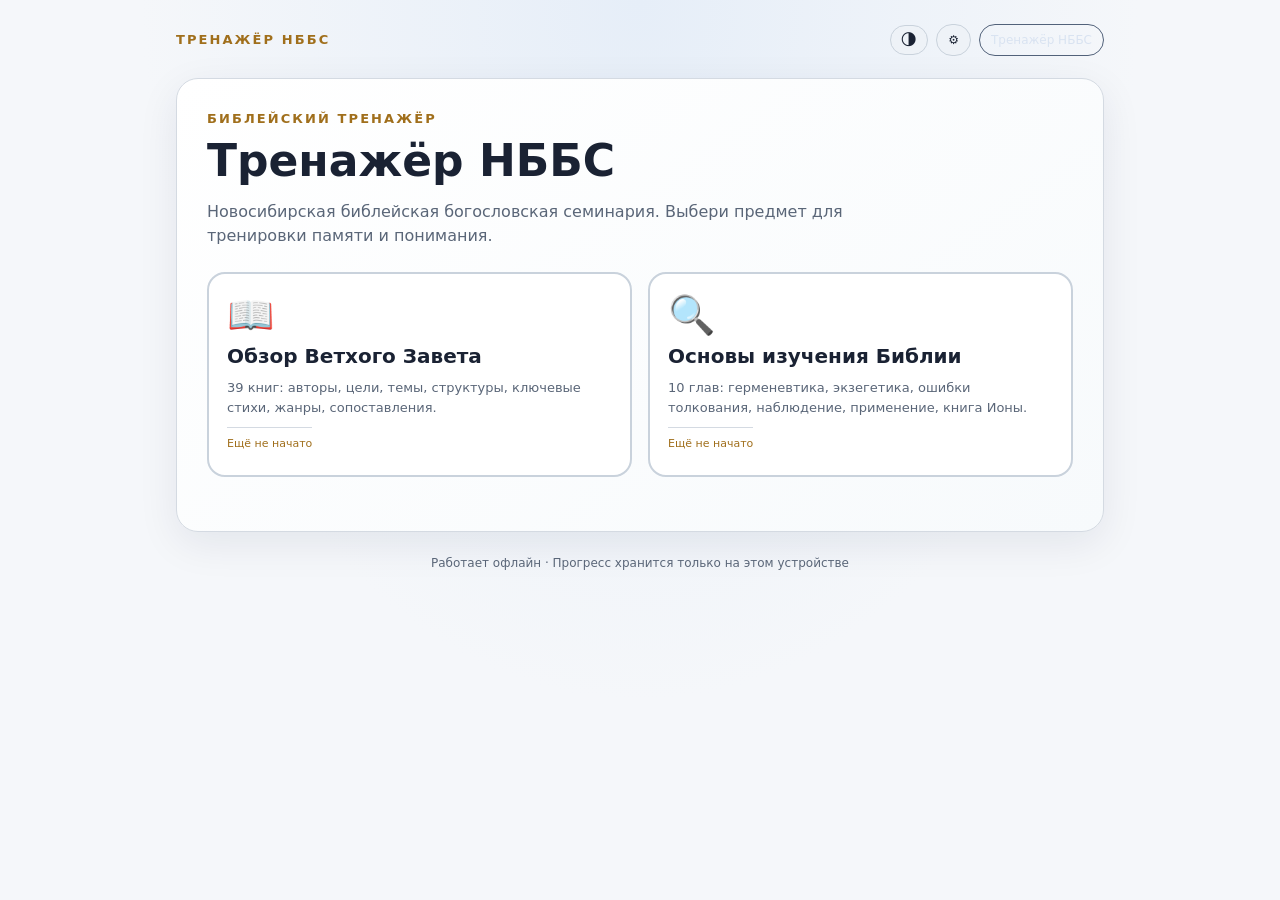
==== commit 8fba7f08: "темная тема + под телефоны удобнее" ====
--- a/index.html
+++ b/index.html
@@ -19,6 +19,7 @@
     <div class="brand" id="brandName">Тренажёр НББС</div>
     <div class="header-actions">
       <button id="themeToggle" class="pill pill-btn" title="Сменить тему" aria-label="Сменить тему">🌗</button>
+      <button id="settingsBtn" class="pill pill-btn" title="Настройки" aria-label="Настройки">⚙️</button>
       <div id="headerRight"></div>
     </div>
   </header>
@@ -60,7 +61,25 @@
     </div>
     <div id="progressDetail"></div>
     <div id="historyList"></div>
-    <div class="startrow" style="margin-top:14px"><button class="secondary" id="resetProgress">Сбросить прогресс</button></div>
+
+    <!-- БЛОК ГРАФИКОВ -->
+    <h3 style="margin:24px 0 4px">📈 Детальная статистика</h3>
+    <div class="stats-grid">
+      <div class="stat-card">
+        <h4>Активность (последние 20 недель)</h4>
+        <div id="heatmapContainer"></div>
+      </div>
+      <div class="stat-card">
+        <h4>Успеваемость по категориям</h4>
+        <div id="radarContainer"></div>
+      </div>
+      <div class="stat-card" style="grid-column: span 2;">
+        <h4>Динамика точности (последние 20 раундов)</h4>
+        <div id="lineChartContainer"></div>
+      </div>
+    </div>
+
+    <div class="startrow" style="margin-top:14px"><button class="secondary" id="resetProgress">Сбросить прогресс предмета</button></div>
 
     <div style="margin-top:26px">
       <label style="font-size:15px;color:var(--text);font-weight:700" id="filterLabel">📚 Выбрать разделы</label>
@@ -123,6 +142,54 @@
   <footer>Работает офлайн · Прогресс хранится только на этом устройстве</footer>
 </div>
 
+<!-- МОДАЛКА НАСТРОЕК -->
+<div id="settingsModal" class="modal-backdrop hidden">
+  <div class="modal">
+    <div class="modal-header">
+      <h2>Настройки</h2>
+      <button class="modal-close" id="closeSettings">&times;</button>
+    </div>
+    <div class="modal-body">
+      <div class="settings-row">
+        <span>Тема оформления</span>
+        <select id="settingTheme">
+          <option value="auto">Авто</option>
+          <option value="light">Светлая</option>
+          <option value="dark">Тёмная</option>
+        </select>
+      </div>
+      <div class="settings-row">
+        <span>Звуки (верно/неверно)</span>
+        <label class="toggle">
+          <input type="checkbox" id="settingSound" checked>
+          <span class="slider"></span>
+        </label>
+      </div>
+      <div class="settings-row">
+        <span>Вибрация</span>
+        <label class="toggle">
+          <input type="checkbox" id="settingVibration" checked>
+          <span class="slider"></span>
+        </label>
+      </div>
+      <div class="settings-row">
+        <span>Перемешивать ответы</span>
+        <label class="toggle">
+          <input type="checkbox" id="settingShuffle" checked>
+          <span class="slider"></span>
+        </label>
+      </div>
+      <hr style="border-color: var(--line); margin: 16px 0;">
+      <div class="settings-row" style="flex-wrap:wrap;gap:8px">
+        <button class="secondary" id="exportProgress">Экспорт прогресса</button>
+        <button class="secondary" id="importProgressBtn">Импорт прогресса</button>
+        <input type="file" id="importProgressFile" accept=".json" class="hidden">
+        <button class="secondary" id="resetProgressModal" style="color:var(--red); border-color:var(--red)">Полный сброс</button>
+      </div>
+    </div>
+  </div>
+</div>
+
 <script src="js/data/ot-questions.js"></script>
 <script src="js/data/ot-match.js"></script>
 <script src="js/data/bs-questions.js"></script>
--- a/css/styles.css
+++ b/css/styles.css
@@ -284,4 +284,82 @@
     .subject-card { padding: 18px 16px; min-height: auto; }
     .subject-icon { font-size: 32px; }
     .subject-name { font-size: 17px; }
+  }
+
+
+  /* ============ МОДАЛКА ============ */
+.modal-backdrop {
+    position: fixed; inset: 0; background: rgba(0,0,0,0.6);
+    display: flex; align-items: center; justify-content: center; z-index: 1000;
+    padding: 16px; backdrop-filter: blur(3px);
+  }
+  .modal {
+    background: var(--panel); border: 1px solid var(--line); border-radius: 18px;
+    max-width: 480px; width: 100%; padding: 24px; box-shadow: var(--shadow-card);
+    max-height: 90vh; overflow-y: auto;
+  }
+  .modal-header { display: flex; justify-content: space-between; align-items: center; margin-bottom: 16px; }
+  .modal-header h2 { margin: 0; font-size: 20px; }
+  .modal-close { background: none; border: none; color: var(--muted); font-size: 28px; line-height: 1; cursor: pointer; padding: 0 4px; }
+  .modal-close:hover { color: var(--text); }
+  .settings-row { display: flex; justify-content: space-between; align-items: center; padding: 12px 0; border-bottom: 1px solid var(--line); }
+  .settings-row:last-child { border-bottom: none; }
+  .settings-row select { width: auto; min-width: 120px; padding: 6px 10px; min-height: 36px; font-size: 14px; }
+  
+  /* Переключатель */
+  .toggle { position: relative; display: inline-block; width: 44px; height: 24px; flex-shrink: 0; }
+  .toggle input { opacity: 0; width: 0; height: 0; }
+  .toggle .slider { position: absolute; inset: 0; background: var(--track-bg); border-radius: 24px; transition: .2s; cursor: pointer; }
+  .toggle .slider::before { content: ""; position: absolute; height: 18px; width: 18px; left: 3px; bottom: 3px; background: white; border-radius: 50%; transition: .2s; }
+  .toggle input:checked + .slider { background: var(--gold); }
+  .toggle input:checked + .slider::before { transform: translateX(20px); }
+  
+  /* ============ ГРАФИКИ ============ */
+  .stats-grid { display: grid; grid-template-columns: 1fr 1fr; gap: 16px; margin-top: 16px; }
+  .stat-card { background: var(--surface); border: 1px solid var(--line); border-radius: 14px; padding: 16px; }
+  .stat-card h4 { margin: 0 0 12px; font-size: 13px; color: var(--muted); text-transform: uppercase; letter-spacing: .05em; }
+  @media (max-width: 640px) {
+    .stats-grid { grid-template-columns: 1fr; }
+    .stat-card[style*="span 2"] { grid-column: span 1 !important; }
+  }
+  
+  /* Heatmap */
+  .heatmap-wrapper { overflow-x: auto; padding-bottom: 8px; }
+  .heatmap { display: grid; grid-auto-flow: column; grid-template-rows: repeat(7, 1fr); gap: 3px; width: max-content; }
+  .heatmap-day { width: 12px; height: 12px; border-radius: 2px; background: var(--track-bg); }
+  .heatmap-day[data-level="1"] { background: color-mix(in srgb, var(--green) 30%, var(--track-bg)); }
+  .heatmap-day[data-level="2"] { background: color-mix(in srgb, var(--green) 50%, var(--track-bg)); }
+  .heatmap-day[data-level="3"] { background: color-mix(in srgb, var(--green) 70%, var(--track-bg)); }
+  .heatmap-day[data-level="4"] { background: var(--green); }
+  
+  /* Radar и Line */
+  .radar-chart { width: 100%; height: 240px; display: block; }
+  .line-chart { width: 100%; height: 180px; display: block; }
+  
+  /* ============ АНИМАЦИИ ОТВЕТОВ ============ */
+  @keyframes pulseGreen {
+    0% { box-shadow: 0 0 0 0 color-mix(in srgb, var(--green) 50%, transparent); }
+    100% { box-shadow: 0 0 0 12px transparent; }
+  }
+  .answer.correct { animation: pulseGreen .6s ease-out; }
+  
+  @keyframes shakeRed {
+    0%, 100% { transform: translateX(0); }
+    20% { transform: translateX(-6px); }
+    40% { transform: translateX(6px); }
+    60% { transform: translateX(-4px); }
+    80% { transform: translateX(4px); }
+  }
+  .answer.wrong { animation: shakeRed .4s ease-out; }
+  
+  /* Блеск прогресс-бара */
+  @keyframes shine {
+    0% { transform: translateX(-100%); }
+    100% { transform: translateX(200%); }
+  }
+  .fill { position: relative; overflow: hidden; }
+  .fill::after {
+    content: ""; position: absolute; top: 0; bottom: 0; left: 0; width: 50%;
+    background: linear-gradient(90deg, transparent, rgba(255,255,255,0.4), transparent);
+    animation: shine 2.5s infinite;
   }
